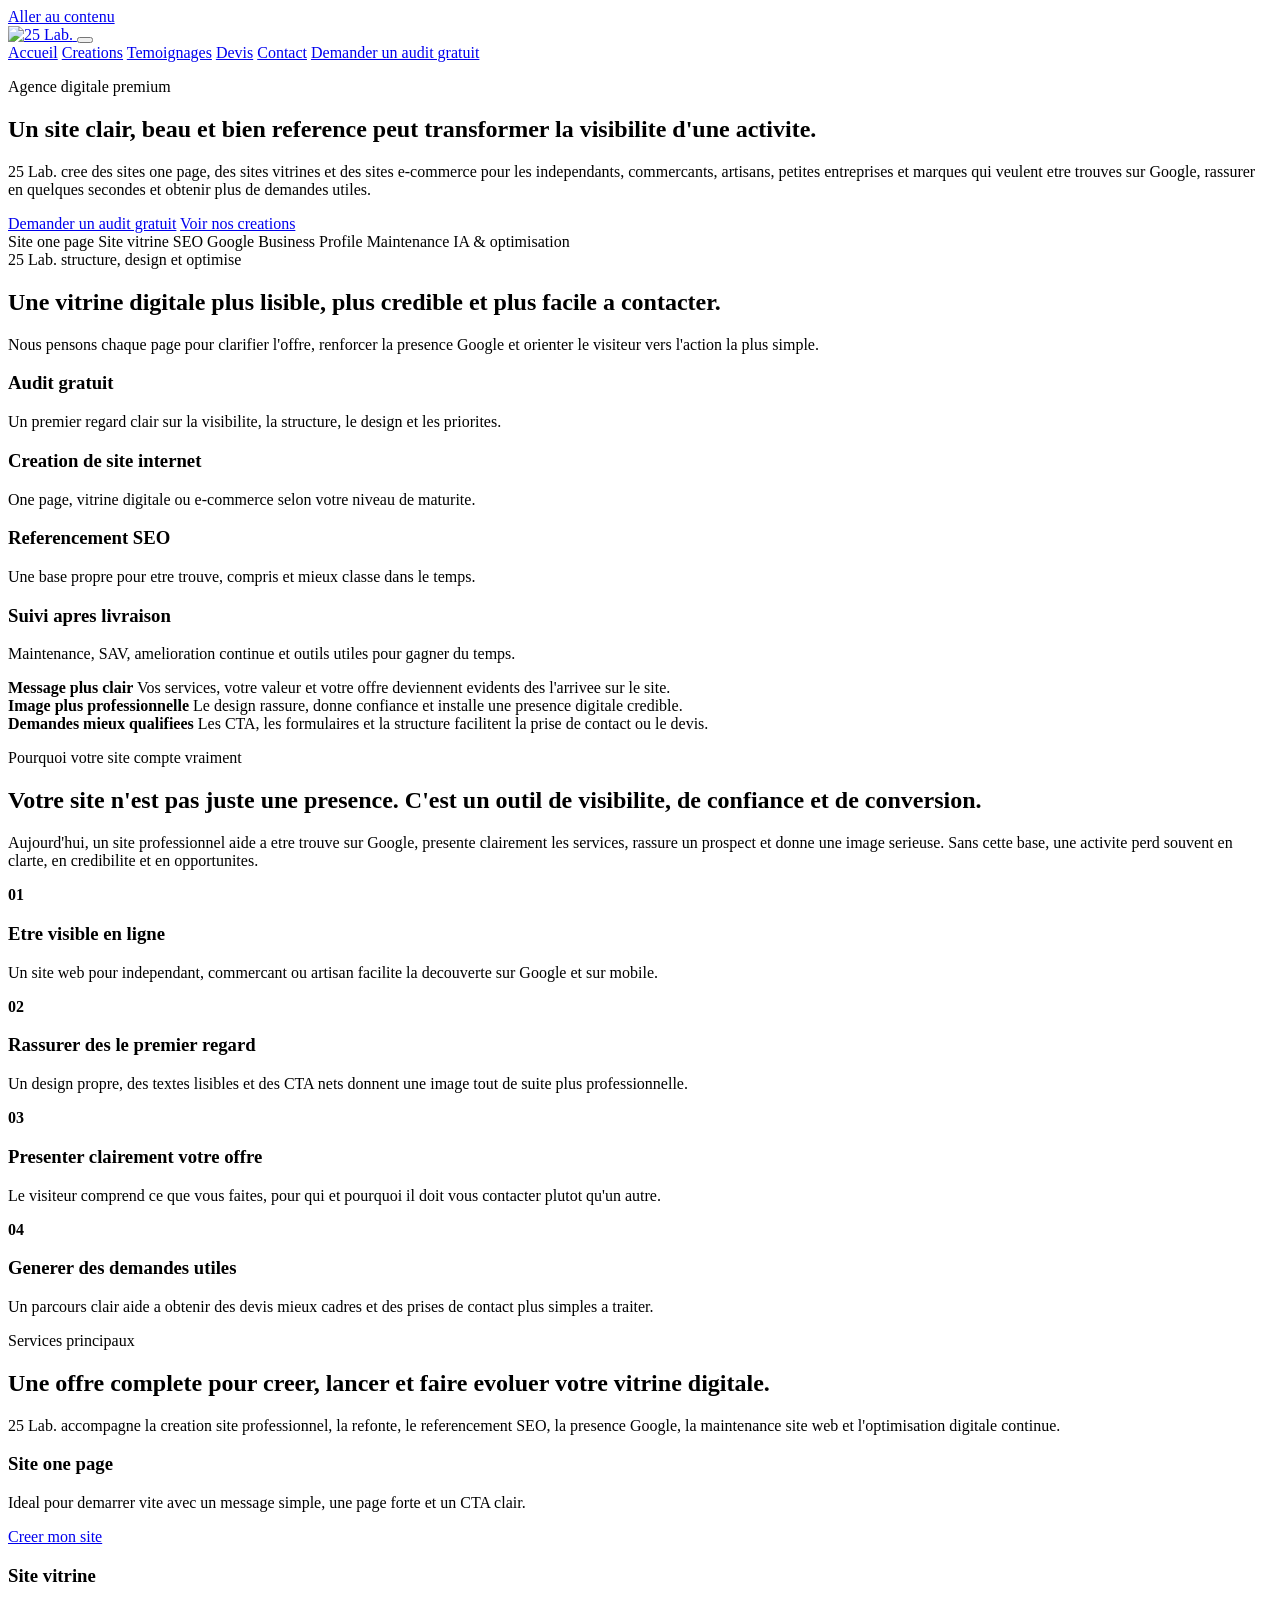
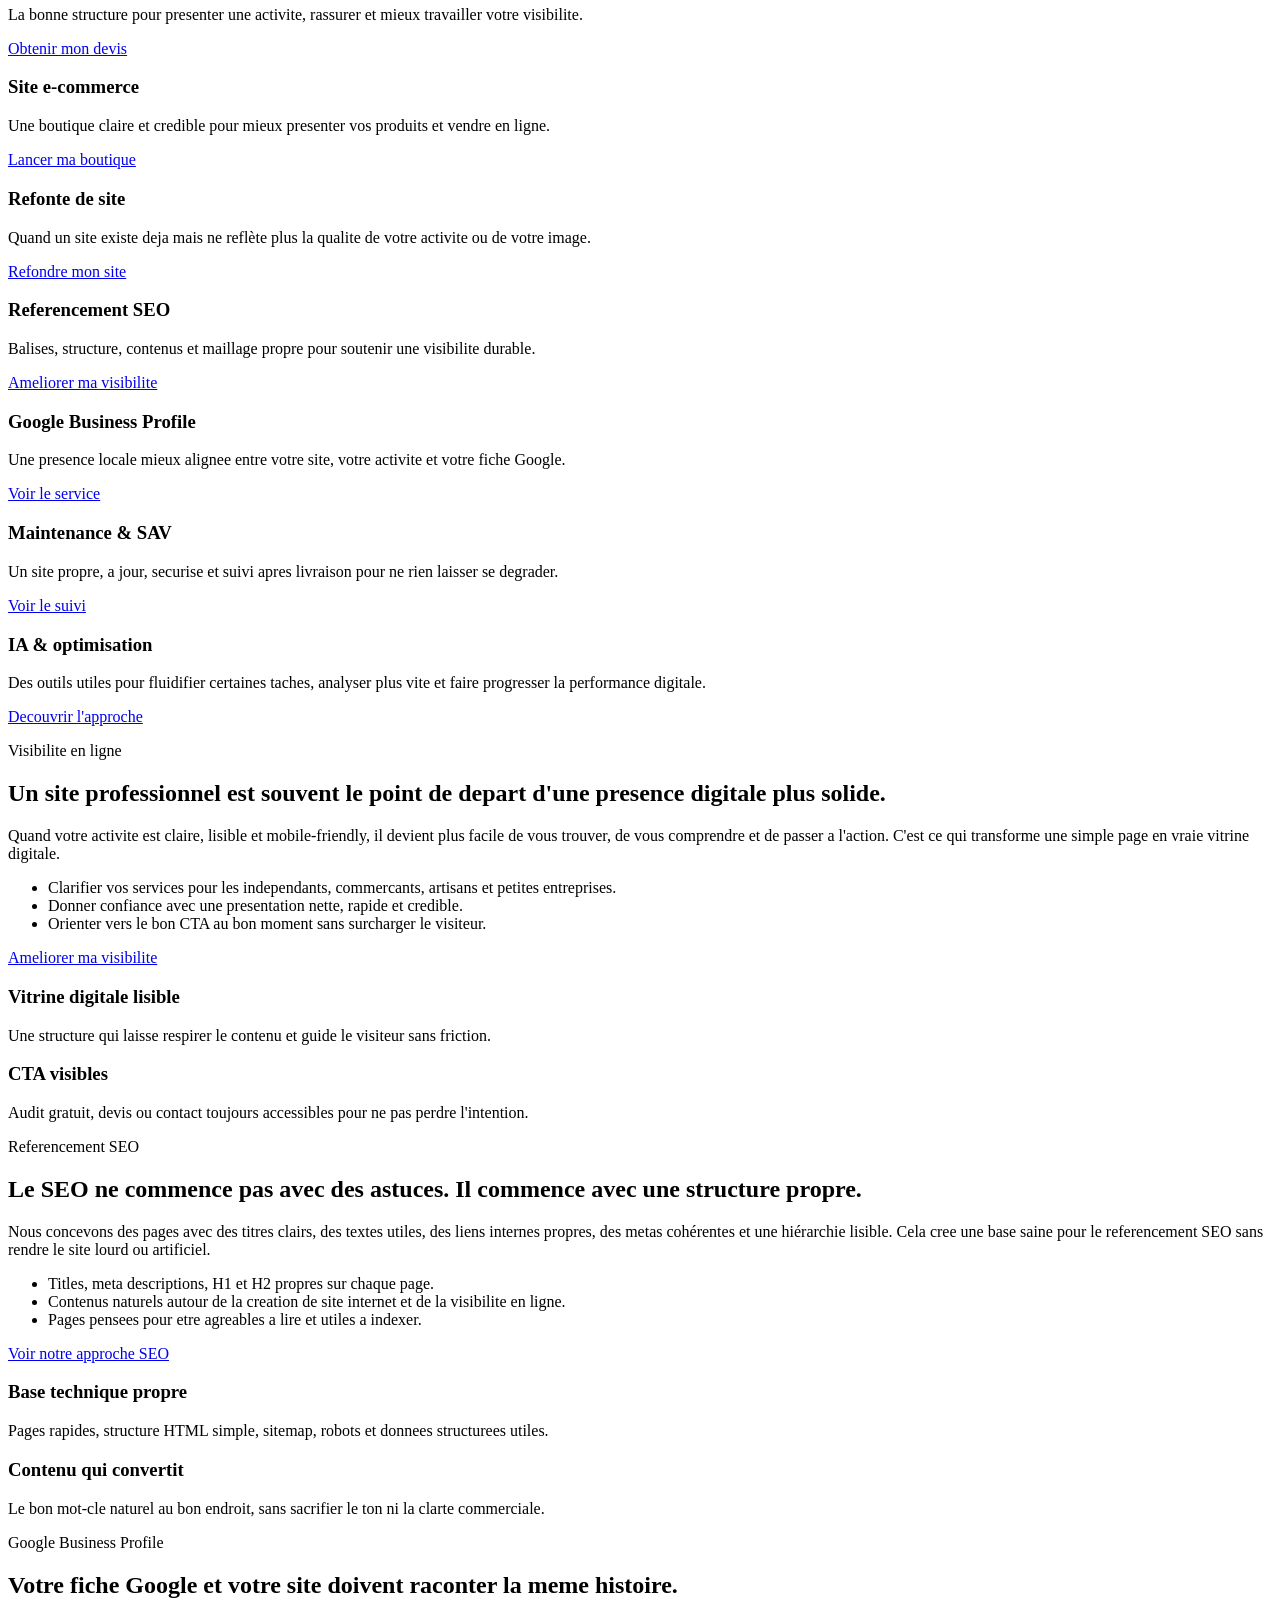
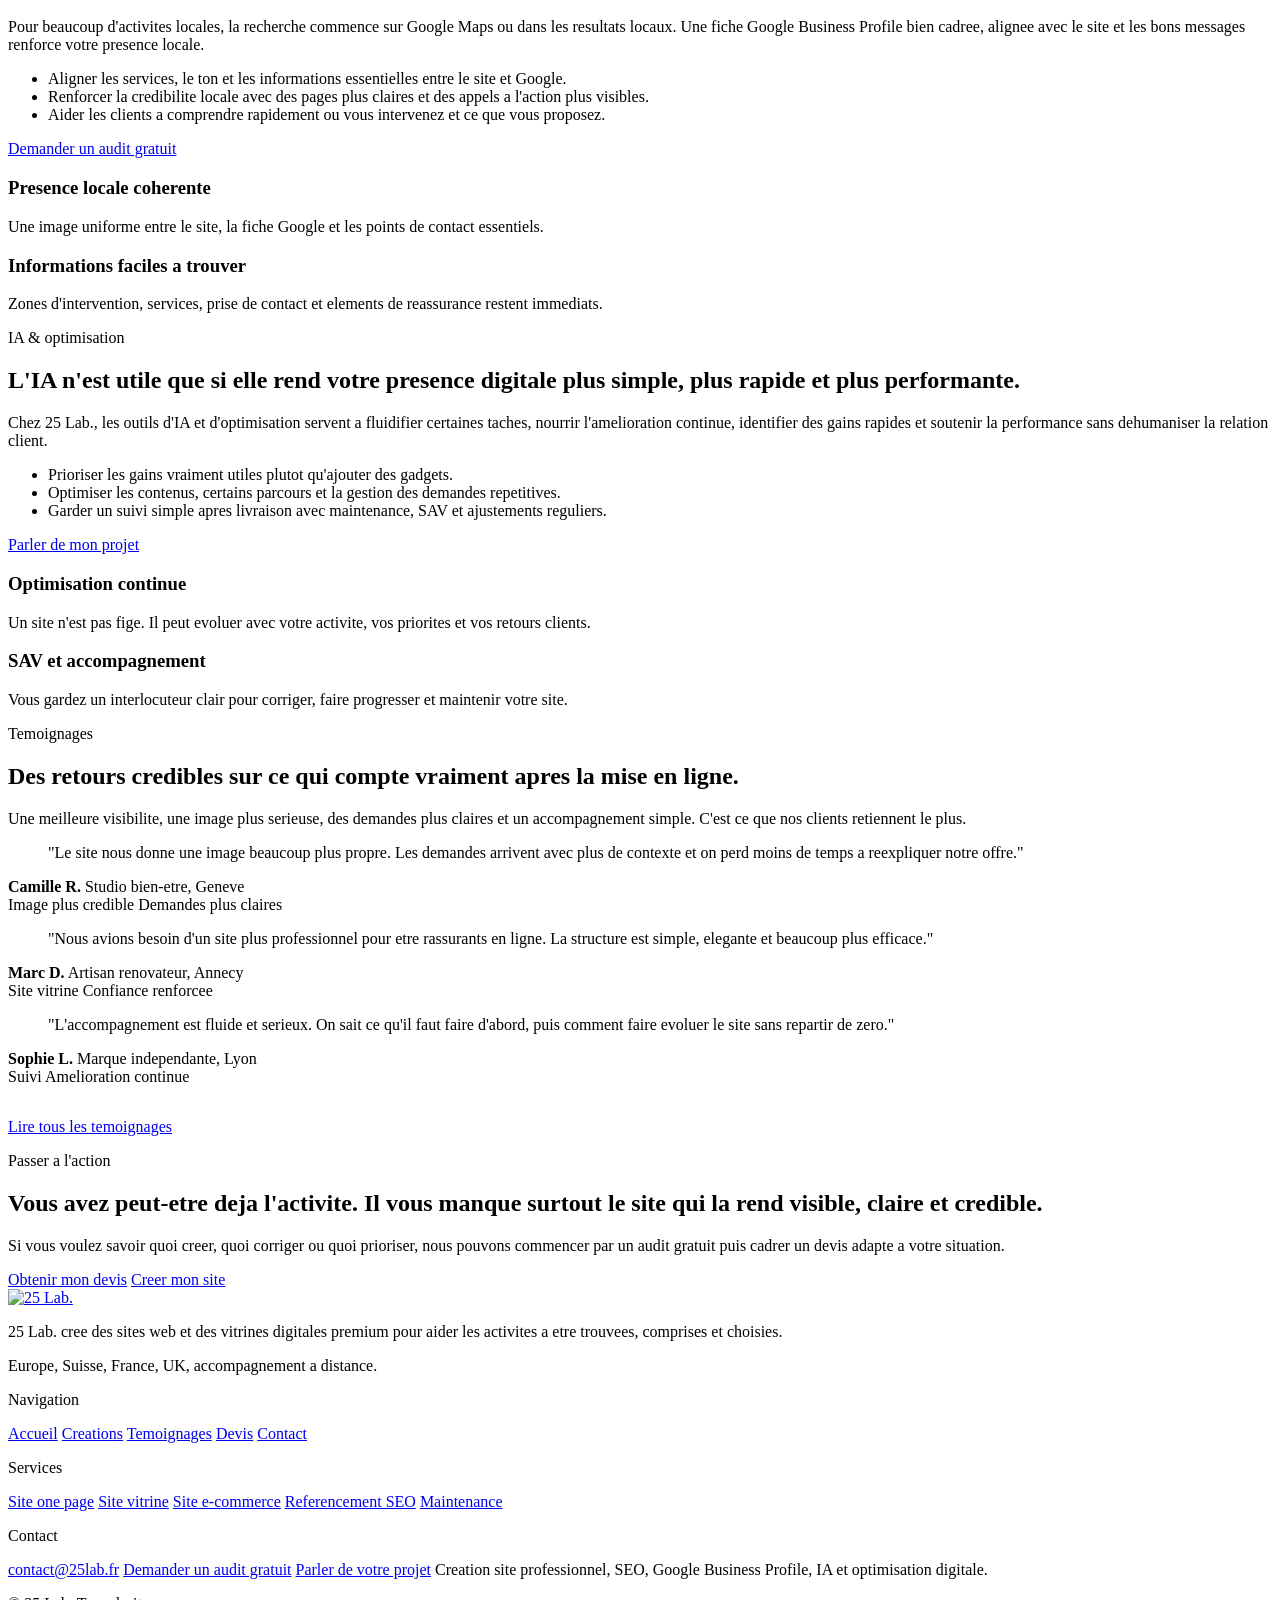
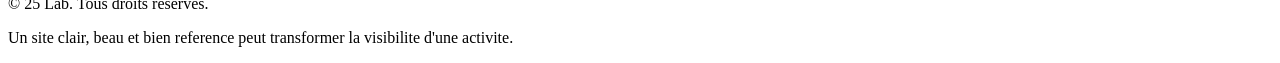
==== index.html @ 4bf94adb "Create index.html" ====
<!doctype html>
<html lang="fr">
  <head>
    <meta charset="UTF-8" />
    <meta name="viewport" content="width=device-width, initial-scale=1" />
    <title>25 Lab. | Agence digitale, création de site internet et visibilité en ligne</title>
    <meta
      name="description"
      content="25 Lab. est une agence digitale qui crée des sites one page, sites vitrines et sites e-commerce clairs, beaux et bien référencés pour gagner en visibilité en ligne."
    />
    <link rel="canonical" href="https://25lab.fr/" />
    <meta name="theme-color" content="#17181d" />
    <meta property="og:locale" content="fr_FR" />
    <meta property="og:type" content="website" />
    <meta property="og:site_name" content="25 Lab." />
    <meta property="og:title" content="25 Lab. | Agence digitale, création de site internet et visibilité en ligne" />
    <meta
      property="og:description"
      content="Un site clair, beau et bien référencé peut transformer la visibilité d'une activité. 25 Lab. conçoit des vitrines digitales premium, lisibles et orientées conversion."
    />
    <meta property="og:url" content="https://25lab.fr/" />
    <meta property="og:image" content="https://25lab.fr/og-image.svg" />
    <meta property="og:image:alt" content="25 Lab. - agence digitale premium" />
    <meta name="twitter:card" content="summary_large_image" />
    <meta name="twitter:title" content="25 Lab. | Agence digitale, création de site internet et visibilité en ligne" />
    <meta
      name="twitter:description"
      content="25 Lab. crée des sites web professionnels et lisibles pour les indépendants, commerçants, artisans, petites entreprises et marques."
    />
    <meta name="twitter:image" content="https://25lab.fr/og-image.svg" />
    <link rel="icon" href="favicon.svg" type="image/svg+xml" />
    <link rel="manifest" href="manifest.json" />
    <link rel="preconnect" href="https://fonts.googleapis.com" />
    <link rel="preconnect" href="https://fonts.gstatic.com" crossorigin="anonymous" />
    <link
      href="https://fonts.googleapis.com/css2?family=Manrope:wght@400;500;600;700;800&family=Sora:wght@500;600;700;800&display=swap"
      rel="stylesheet"
    />
    <link rel="stylesheet" href="style.css" />
    <script type="application/ld+json">
      {
        "@context": "https://schema.org",
        "@type": "ProfessionalService",
        "name": "25 Lab.",
        "url": "https://25lab.fr/",
        "logo": "https://25lab.fr/logo.svg",
        "image": "https://25lab.fr/og-image.svg",
        "description": "Agence digitale specialisee dans la creation de site internet, la vitrine digitale, le referencement SEO, Google Business Profile, la maintenance et l'optimisation digitale.",
        "email": "contact@25lab.fr",
        "areaServed": ["Europe", "France", "Switzerland", "United Kingdom"],
        "serviceType": [
          "Creation de site internet",
          "Site vitrine",
          "Site one page",
          "Site e-commerce",
          "Audit gratuit",
          "Referencement SEO",
          "Google Business Profile",
          "Maintenance site web",
          "Optimisation digitale",
          "IA"
        ]
      }
    </script>
  </head>
  <body>
    <a class="skip-link" href="#main-content">Aller au contenu</a>

    <header class="site-header">
      <div class="container nav-bar">
        <a class="brand" href="index.html" aria-label="25 Lab. - Retour a l'accueil">
          <img src="logo.svg" alt="25 Lab." width="360" height="96" />
        </a>
        <button class="nav-toggle" type="button" aria-expanded="false" aria-controls="site-nav" aria-label="Ouvrir le menu">
          <span></span>
          <span></span>
          <span></span>
        </button>
        <nav class="site-nav" id="site-nav" aria-label="Navigation principale">
          <a class="is-active" aria-current="page" href="index.html">Accueil</a>
          <a href="creations.html">Creations</a>
          <a href="temoignages.html">Temoignages</a>
          <a href="devis.html">Devis</a>
          <a href="contact.html">Contact</a>
          <a class="btn btn-primary nav-button" href="devis.html">Demander un audit gratuit</a>
        </nav>
      </div>
    </header>

    <main id="main-content">
      <section class="section hero">
        <div class="container hero-grid">
          <div class="hero-copy reveal">
            <p class="eyebrow">Agence digitale premium</p>
            <h1>Un site clair, beau et bien reference peut transformer la visibilite d'une activite.</h1>
            <p class="lede">
              25 Lab. cree des sites one page, des sites vitrines et des sites e-commerce pour les
              independants, commercants, artisans, petites entreprises et marques qui veulent etre
              trouves sur Google, rassurer en quelques secondes et obtenir plus de demandes utiles.
            </p>
            <div class="button-row">
              <a class="btn btn-primary" href="devis.html">Demander un audit gratuit</a>
              <a class="btn btn-secondary" href="creations.html">Voir nos creations</a>
            </div>
            <div class="pill-row" aria-label="Expertises 25 Lab.">
              <span class="pill pill-pink">Site one page</span>
              <span class="pill pill-blue">Site vitrine</span>
              <span class="pill pill-green">SEO</span>
              <span class="pill pill-orange">Google Business Profile</span>
              <span class="pill pill-yellow">Maintenance</span>
              <span class="pill pill-lilac">IA &amp; optimisation</span>
            </div>
          </div>

          <aside class="hero-visual reveal delay-1">
            <div class="hero-panel">
              <span class="hero-note">25 Lab. structure, design et optimise</span>
              <div class="hero-headline">
                <h2>Une vitrine digitale plus lisible, plus credible et plus facile a contacter.</h2>
                <p>
                  Nous pensons chaque page pour clarifier l'offre, renforcer la presence Google et
                  orienter le visiteur vers l'action la plus simple.
                </p>
              </div>
              <div class="hero-card-grid">
                <article class="card tone-pink">
                  <h3>Audit gratuit</h3>
                  <p>Un premier regard clair sur la visibilite, la structure, le design et les priorites.</p>
                </article>
                <article class="card tone-blue">
                  <h3>Creation de site internet</h3>
                  <p>One page, vitrine digitale ou e-commerce selon votre niveau de maturite.</p>
                </article>
                <article class="card tone-green">
                  <h3>Referencement SEO</h3>
                  <p>Une base propre pour etre trouve, compris et mieux classe dans le temps.</p>
                </article>
                <article class="card tone-lilac">
                  <h3>Suivi apres livraison</h3>
                  <p>Maintenance, SAV, amelioration continue et outils utiles pour gagner du temps.</p>
                </article>
              </div>
            </div>
          </aside>
        </div>

        <div class="container overview-strip reveal delay-2">
          <div>
            <strong>Message plus clair</strong>
            <span>Vos services, votre valeur et votre offre deviennent evidents des l'arrivee sur le site.</span>
          </div>
          <div>
            <strong>Image plus professionnelle</strong>
            <span>Le design rassure, donne confiance et installe une presence digitale credible.</span>
          </div>
          <div>
            <strong>Demandes mieux qualifiees</strong>
            <span>Les CTA, les formulaires et la structure facilitent la prise de contact ou le devis.</span>
          </div>
        </div>
      </section>

      <section class="section">
        <div class="container">
          <div class="section-head reveal">
            <p class="eyebrow">Pourquoi votre site compte vraiment</p>
            <h2>Votre site n'est pas juste une presence. C'est un outil de visibilite, de confiance et de conversion.</h2>
            <p>
              Aujourd'hui, un site professionnel aide a etre trouve sur Google, presente clairement
              les services, rassure un prospect et donne une image serieuse. Sans cette base, une
              activite perd souvent en clarte, en credibilite et en opportunites.
            </p>
          </div>
          <div class="grid grid-4 proof-grid">
            <article class="card tone-pink reveal">
              <strong>01</strong>
              <h3>Etre visible en ligne</h3>
              <p>Un site web pour independant, commercant ou artisan facilite la decouverte sur Google et sur mobile.</p>
            </article>
            <article class="card tone-blue reveal delay-1">
              <strong>02</strong>
              <h3>Rassurer des le premier regard</h3>
              <p>Un design propre, des textes lisibles et des CTA nets donnent une image tout de suite plus professionnelle.</p>
            </article>
            <article class="card tone-green reveal">
              <strong>03</strong>
              <h3>Presenter clairement votre offre</h3>
              <p>Le visiteur comprend ce que vous faites, pour qui et pourquoi il doit vous contacter plutot qu'un autre.</p>
            </article>
            <article class="card tone-orange reveal delay-1">
              <strong>04</strong>
              <h3>Generer des demandes utiles</h3>
              <p>Un parcours clair aide a obtenir des devis mieux cadres et des prises de contact plus simples a traiter.</p>
            </article>
          </div>
        </div>
      </section>

      <section class="section section-soft">
        <div class="container">
          <div class="section-head reveal">
            <p class="eyebrow">Services principaux</p>
            <h2>Une offre complete pour creer, lancer et faire evoluer votre vitrine digitale.</h2>
            <p>
              25 Lab. accompagne la creation site professionnel, la refonte, le referencement SEO,
              la presence Google, la maintenance site web et l'optimisation digitale continue.
            </p>
          </div>
          <div class="grid grid-4 service-grid">
            <article class="card tone-lilac reveal">
              <h3>Site one page</h3>
              <p>Ideal pour demarrer vite avec un message simple, une page forte et un CTA clair.</p>
              <a class="btn-text" href="devis.html">Creer mon site</a>
            </article>
            <article class="card tone-blue reveal delay-1">
              <h3>Site vitrine</h3>
              <p>La bonne structure pour presenter une activite, rassurer et mieux travailler votre visibilite.</p>
              <a class="btn-text" href="devis.html">Obtenir mon devis</a>
            </article>
            <article class="card tone-green reveal">
              <h3>Site e-commerce</h3>
              <p>Une boutique claire et credible pour mieux presenter vos produits et vendre en ligne.</p>
              <a class="btn-text" href="devis.html">Lancer ma boutique</a>
            </article>
            <article class="card tone-orange reveal delay-1">
              <h3>Refonte de site</h3>
              <p>Quand un site existe deja mais ne reflète plus la qualite de votre activite ou de votre image.</p>
              <a class="btn-text" href="devis.html">Refondre mon site</a>
            </article>
            <article class="card tone-yellow reveal">
              <h3>Referencement SEO</h3>
              <p>Balises, structure, contenus et maillage propre pour soutenir une visibilite durable.</p>
              <a class="btn-text" href="creations.html#seo">Ameliorer ma visibilite</a>
            </article>
            <article class="card tone-pink reveal delay-1">
              <h3>Google Business Profile</h3>
              <p>Une presence locale mieux alignee entre votre site, votre activite et votre fiche Google.</p>
              <a class="btn-text" href="creations.html#google-business-profile">Voir le service</a>
            </article>
            <article class="card tone-blue reveal">
              <h3>Maintenance &amp; SAV</h3>
              <p>Un site propre, a jour, securise et suivi apres livraison pour ne rien laisser se degrader.</p>
              <a class="btn-text" href="creations.html#maintenance">Voir le suivi</a>
            </article>
            <article class="card tone-green reveal delay-1">
              <h3>IA &amp; optimisation</h3>
              <p>Des outils utiles pour fluidifier certaines taches, analyser plus vite et faire progresser la performance digitale.</p>
              <a class="btn-text" href="creations.html#ia-optimisation">Decouvrir l'approche</a>
            </article>
          </div>
        </div>
      </section>

      <section class="section">
        <div class="container feature-slab">
          <div class="feature-slab__content reveal">
            <p class="eyebrow">Visibilite en ligne</p>
            <h2>Un site professionnel est souvent le point de depart d'une presence digitale plus solide.</h2>
            <p class="lede">
              Quand votre activite est claire, lisible et mobile-friendly, il devient plus facile de
              vous trouver, de vous comprendre et de passer a l'action. C'est ce qui transforme une
              simple page en vraie vitrine digitale.
            </p>
            <ul class="check-list">
              <li>Clarifier vos services pour les independants, commercants, artisans et petites entreprises.</li>
              <li>Donner confiance avec une presentation nette, rapide et credible.</li>
              <li>Orienter vers le bon CTA au bon moment sans surcharger le visiteur.</li>
            </ul>
            <div class="button-row">
              <a class="btn btn-primary" href="devis.html">Ameliorer ma visibilite</a>
            </div>
          </div>
          <div class="feature-slab__panel reveal delay-1">
            <div class="feature-grid">
              <article class="card tone-pink">
                <h3>Vitrine digitale lisible</h3>
                <p>Une structure qui laisse respirer le contenu et guide le visiteur sans friction.</p>
              </article>
              <article class="card tone-blue">
                <h3>CTA visibles</h3>
                <p>Audit gratuit, devis ou contact toujours accessibles pour ne pas perdre l'intention.</p>
              </article>
            </div>
          </div>
        </div>
      </section>

      <section class="section section-alt">
        <div class="container feature-slab reverse">
          <div class="feature-slab__content reveal">
            <p class="eyebrow">Referencement SEO</p>
            <h2>Le SEO ne commence pas avec des astuces. Il commence avec une structure propre.</h2>
            <p class="lede">
              Nous concevons des pages avec des titres clairs, des textes utiles, des liens internes
              propres, des metas cohérentes et une hiérarchie lisible. Cela cree une base saine pour
              le referencement SEO sans rendre le site lourd ou artificiel.
            </p>
            <ul class="check-list">
              <li>Titles, meta descriptions, H1 et H2 propres sur chaque page.</li>
              <li>Contenus naturels autour de la creation de site internet et de la visibilite en ligne.</li>
              <li>Pages pensees pour etre agreables a lire et utiles a indexer.</li>
            </ul>
            <div class="button-row">
              <a class="btn btn-secondary" href="creations.html#seo">Voir notre approche SEO</a>
            </div>
          </div>
          <div class="feature-slab__panel reveal delay-1">
            <div class="feature-grid">
              <article class="card tone-green">
                <h3>Base technique propre</h3>
                <p>Pages rapides, structure HTML simple, sitemap, robots et donnees structurees utiles.</p>
              </article>
              <article class="card tone-yellow">
                <h3>Contenu qui convertit</h3>
                <p>Le bon mot-cle naturel au bon endroit, sans sacrifier le ton ni la clarte commerciale.</p>
              </article>
            </div>
          </div>
        </div>
      </section>

      <section class="section">
        <div class="container feature-slab">
          <div class="feature-slab__content reveal">
            <p class="eyebrow">Google Business Profile</p>
            <h2>Votre fiche Google et votre site doivent raconter la meme histoire.</h2>
            <p class="lede">
              Pour beaucoup d'activites locales, la recherche commence sur Google Maps ou dans les
              resultats locaux. Une fiche Google Business Profile bien cadree, alignee avec le site
              et les bons messages renforce votre presence locale.
            </p>
            <ul class="check-list">
              <li>Aligner les services, le ton et les informations essentielles entre le site et Google.</li>
              <li>Renforcer la credibilite locale avec des pages plus claires et des appels a l'action plus visibles.</li>
              <li>Aider les clients a comprendre rapidement ou vous intervenez et ce que vous proposez.</li>
            </ul>
            <div class="button-row">
              <a class="btn btn-primary" href="devis.html">Demander un audit gratuit</a>
            </div>
          </div>
          <div class="feature-slab__panel reveal delay-1">
            <div class="feature-grid">
              <article class="card tone-orange">
                <h3>Presence locale coherente</h3>
                <p>Une image uniforme entre le site, la fiche Google et les points de contact essentiels.</p>
              </article>
              <article class="card tone-lilac">
                <h3>Informations faciles a trouver</h3>
                <p>Zones d'intervention, services, prise de contact et elements de reassurance restent immediats.</p>
              </article>
            </div>
          </div>
        </div>
      </section>

      <section class="section section-soft">
        <div class="container feature-slab reverse">
          <div class="feature-slab__content reveal">
            <p class="eyebrow">IA &amp; optimisation</p>
            <h2>L'IA n'est utile que si elle rend votre presence digitale plus simple, plus rapide et plus performante.</h2>
            <p class="lede">
              Chez 25 Lab., les outils d'IA et d'optimisation servent a fluidifier certaines taches,
              nourrir l'amelioration continue, identifier des gains rapides et soutenir la performance
              sans dehumaniser la relation client.
            </p>
            <ul class="check-list">
              <li>Prioriser les gains vraiment utiles plutot qu'ajouter des gadgets.</li>
              <li>Optimiser les contenus, certains parcours et la gestion des demandes repetitives.</li>
              <li>Garder un suivi simple apres livraison avec maintenance, SAV et ajustements reguliers.</li>
            </ul>
            <div class="button-row">
              <a class="btn btn-secondary" href="contact.html">Parler de mon projet</a>
            </div>
          </div>
          <div class="feature-slab__panel reveal delay-1">
            <div class="feature-grid">
              <article class="card tone-blue">
                <h3>Optimisation continue</h3>
                <p>Un site n'est pas fige. Il peut evoluer avec votre activite, vos priorites et vos retours clients.</p>
              </article>
              <article class="card tone-pink">
                <h3>SAV et accompagnement</h3>
                <p>Vous gardez un interlocuteur clair pour corriger, faire progresser et maintenir votre site.</p>
              </article>
            </div>
          </div>
        </div>
      </section>

      <section class="section">
        <div class="container">
          <div class="section-head center reveal">
            <p class="eyebrow">Temoignages</p>
            <h2>Des retours credibles sur ce qui compte vraiment apres la mise en ligne.</h2>
            <p>
              Une meilleure visibilite, une image plus serieuse, des demandes plus claires et un
              accompagnement simple. C'est ce que nos clients retiennent le plus.
            </p>
          </div>
          <div class="testimonial-grid">
            <article class="testimonial-card tone-pink reveal">
              <blockquote>
                "Le site nous donne une image beaucoup plus propre. Les demandes arrivent avec plus
                de contexte et on perd moins de temps a reexpliquer notre offre."
              </blockquote>
              <div class="testimonial-meta">
                <strong>Camille R.</strong>
                <span>Studio bien-etre, Geneve</span>
              </div>
              <div class="pill-row">
                <span class="pill pill-pink">Image plus credible</span>
                <span class="pill pill-blue">Demandes plus claires</span>
              </div>
            </article>
            <article class="testimonial-card tone-blue reveal delay-1">
              <blockquote>
                "Nous avions besoin d'un site plus professionnel pour etre rassurants en ligne. La
                structure est simple, elegante et beaucoup plus efficace."
              </blockquote>
              <div class="testimonial-meta">
                <strong>Marc D.</strong>
                <span>Artisan renovateur, Annecy</span>
              </div>
              <div class="pill-row">
                <span class="pill pill-green">Site vitrine</span>
                <span class="pill pill-yellow">Confiance renforcee</span>
              </div>
            </article>
            <article class="testimonial-card tone-green reveal">
              <blockquote>
                "L'accompagnement est fluide et serieux. On sait ce qu'il faut faire d'abord, puis
                comment faire evoluer le site sans repartir de zero."
              </blockquote>
              <div class="testimonial-meta">
                <strong>Sophie L.</strong>
                <span>Marque independante, Lyon</span>
              </div>
              <div class="pill-row">
                <span class="pill pill-lilac">Suivi</span>
                <span class="pill pill-orange">Amelioration continue</span>
              </div>
            </article>
          </div>
          <div class="button-row" style="justify-content:center; margin-top: 2rem;">
            <a class="btn btn-secondary" href="temoignages.html">Lire tous les temoignages</a>
          </div>
        </div>
      </section>

      <section class="section">
        <div class="container cta-banner reveal">
          <p class="eyebrow">Passer a l'action</p>
          <h2>Vous avez peut-etre deja l'activite. Il vous manque surtout le site qui la rend visible, claire et credible.</h2>
          <p>
            Si vous voulez savoir quoi creer, quoi corriger ou quoi prioriser, nous pouvons commencer
            par un audit gratuit puis cadrer un devis adapte a votre situation.
          </p>
          <div class="button-row">
            <a class="btn btn-primary" href="devis.html">Obtenir mon devis</a>
            <a class="btn btn-secondary" href="contact.html">Creer mon site</a>
          </div>
        </div>
      </section>
    </main>

    <footer class="site-footer">
      <div class="container footer-grid">
        <div class="footer-brand">
          <a class="brand" href="index.html" aria-label="25 Lab. - Retour a l'accueil">
            <img src="logo-light.svg" alt="25 Lab." width="360" height="96" />
          </a>
          <p>
            25 Lab. cree des sites web et des vitrines digitales premium pour aider les activites a
            etre trouvees, comprises et choisies.
          </p>
          <p>Europe, Suisse, France, UK, accompagnement a distance.</p>
        </div>
        <div class="footer-column">
          <p class="footer-title">Navigation</p>
          <a href="index.html">Accueil</a>
          <a href="creations.html">Creations</a>
          <a href="temoignages.html">Temoignages</a>
          <a href="devis.html">Devis</a>
          <a href="contact.html">Contact</a>
        </div>
        <div class="footer-column">
          <p class="footer-title">Services</p>
          <a href="creations.html#one-page">Site one page</a>
          <a href="creations.html#site-vitrine">Site vitrine</a>
          <a href="creations.html#e-commerce">Site e-commerce</a>
          <a href="creations.html#seo">Referencement SEO</a>
          <a href="creations.html#maintenance">Maintenance</a>
        </div>
        <div class="footer-column">
          <p class="footer-title">Contact</p>
          <!-- Remplacez cette adresse par votre vraie boite mail avant la mise en ligne. -->
          <a href="mailto:contact@25lab.fr">contact@25lab.fr</a>
          <a href="devis.html">Demander un audit gratuit</a>
          <a href="contact.html">Parler de votre projet</a>
          <span>Creation site professionnel, SEO, Google Business Profile, IA et optimisation digitale.</span>
        </div>
      </div>
      <div class="container footer-bottom">
        <p>&copy; <span data-current-year></span> 25 Lab. Tous droits reserves.</p>
        <p>Un site clair, beau et bien reference peut transformer la visibilite d'une activite.</p>
      </div>
    </footer>

    <script src="script.js" defer></script>
  </body>
</html>
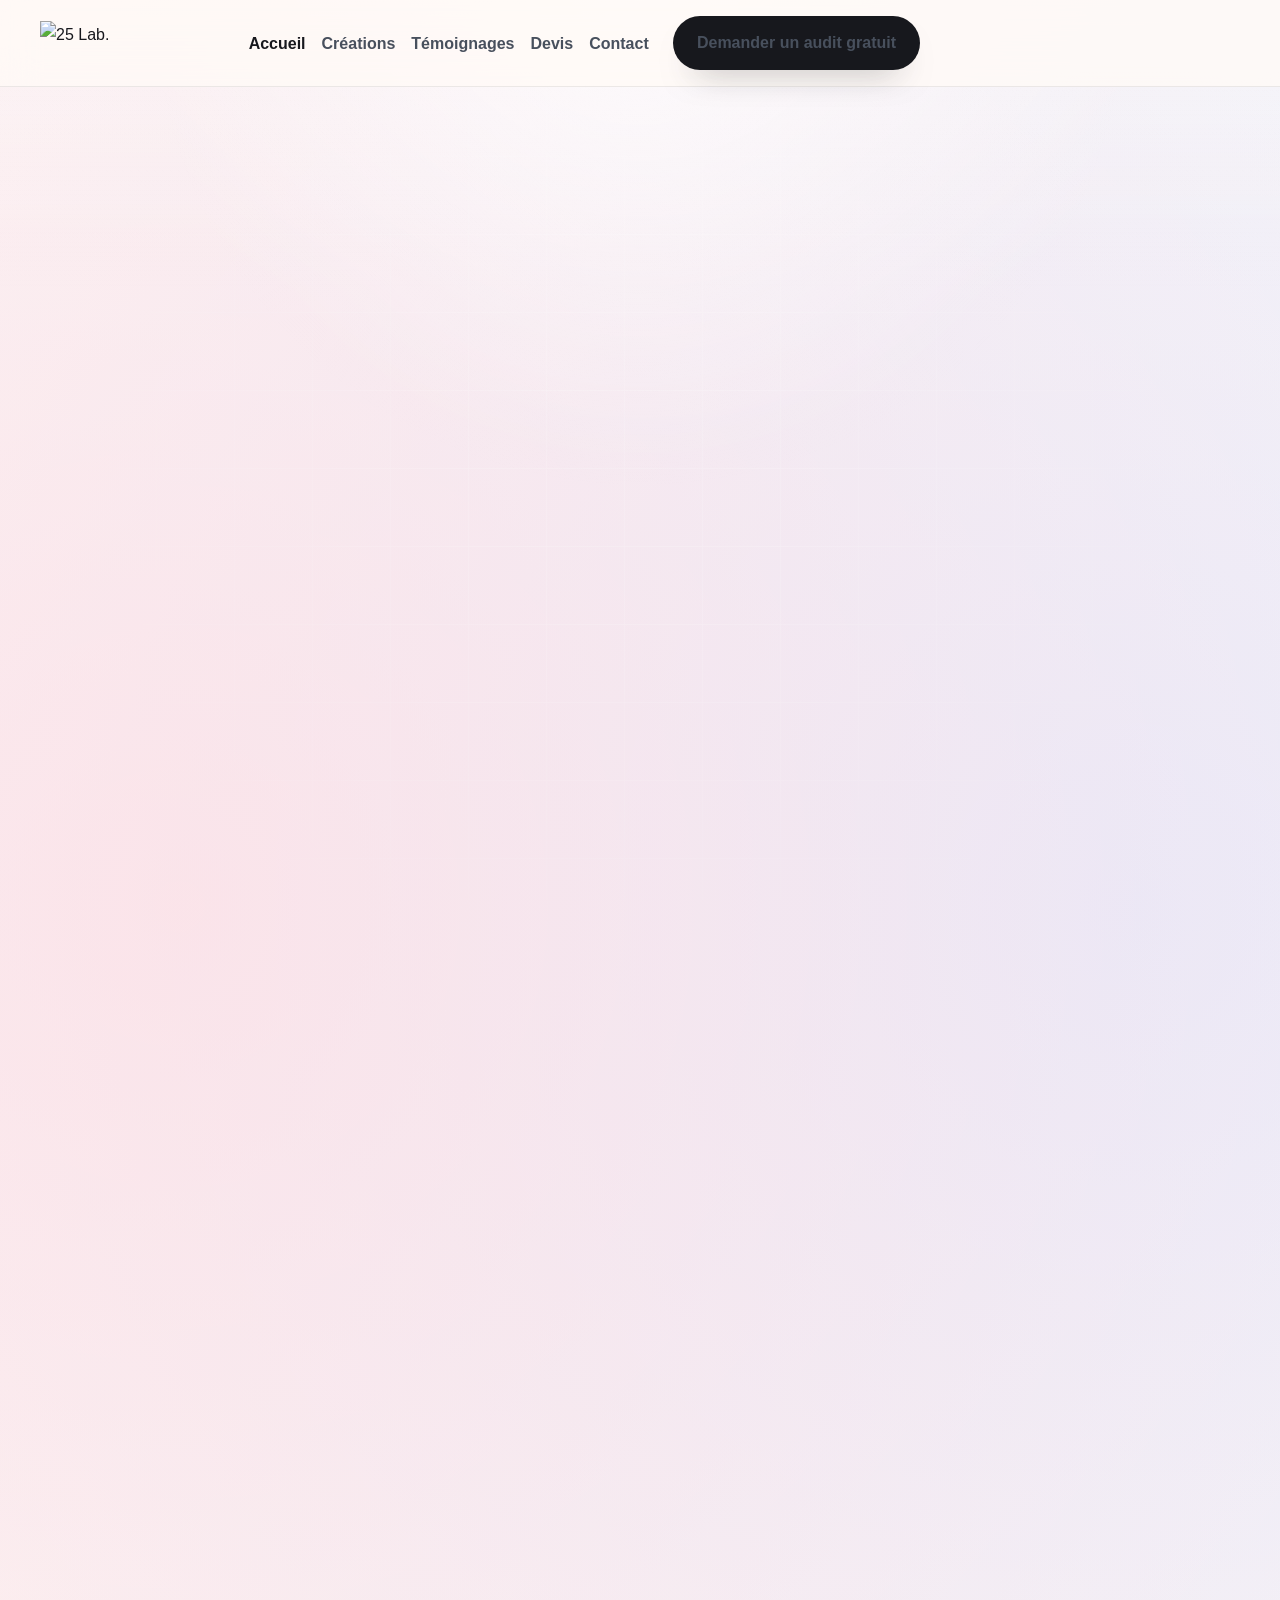
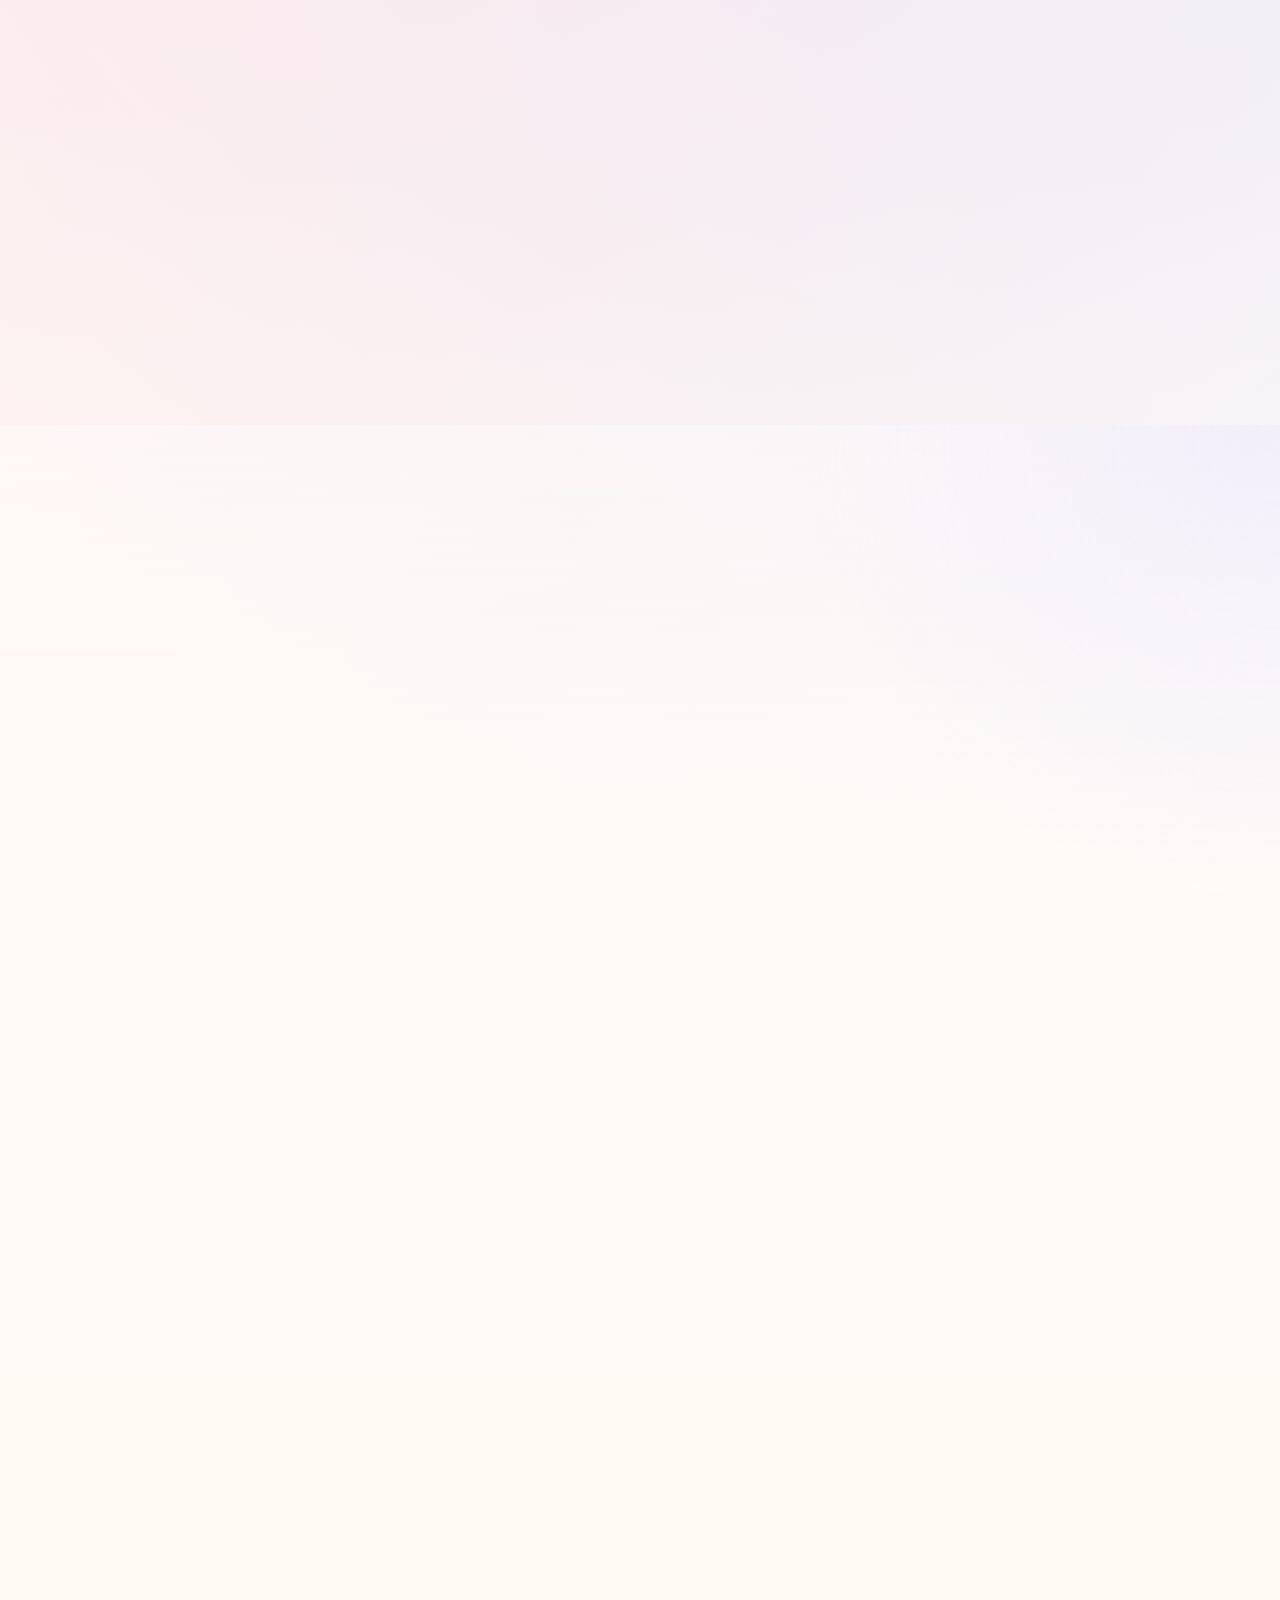
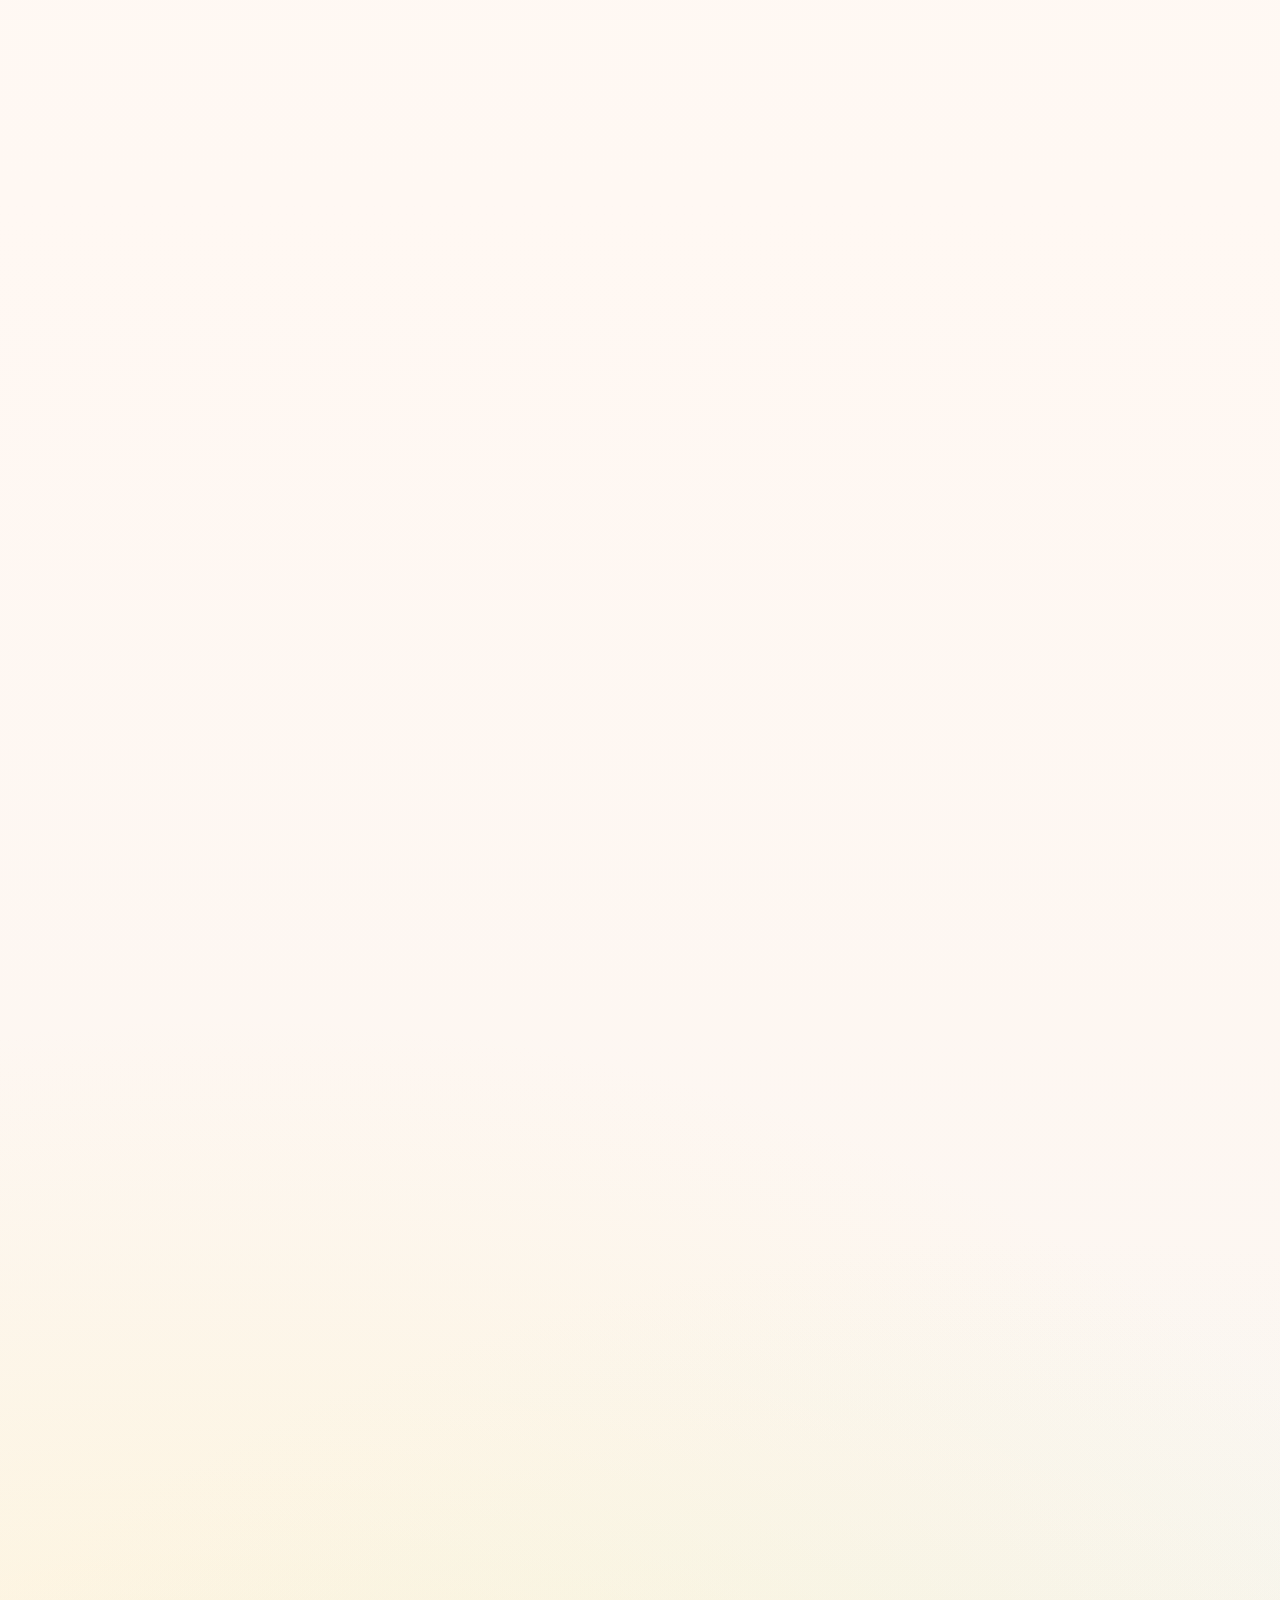
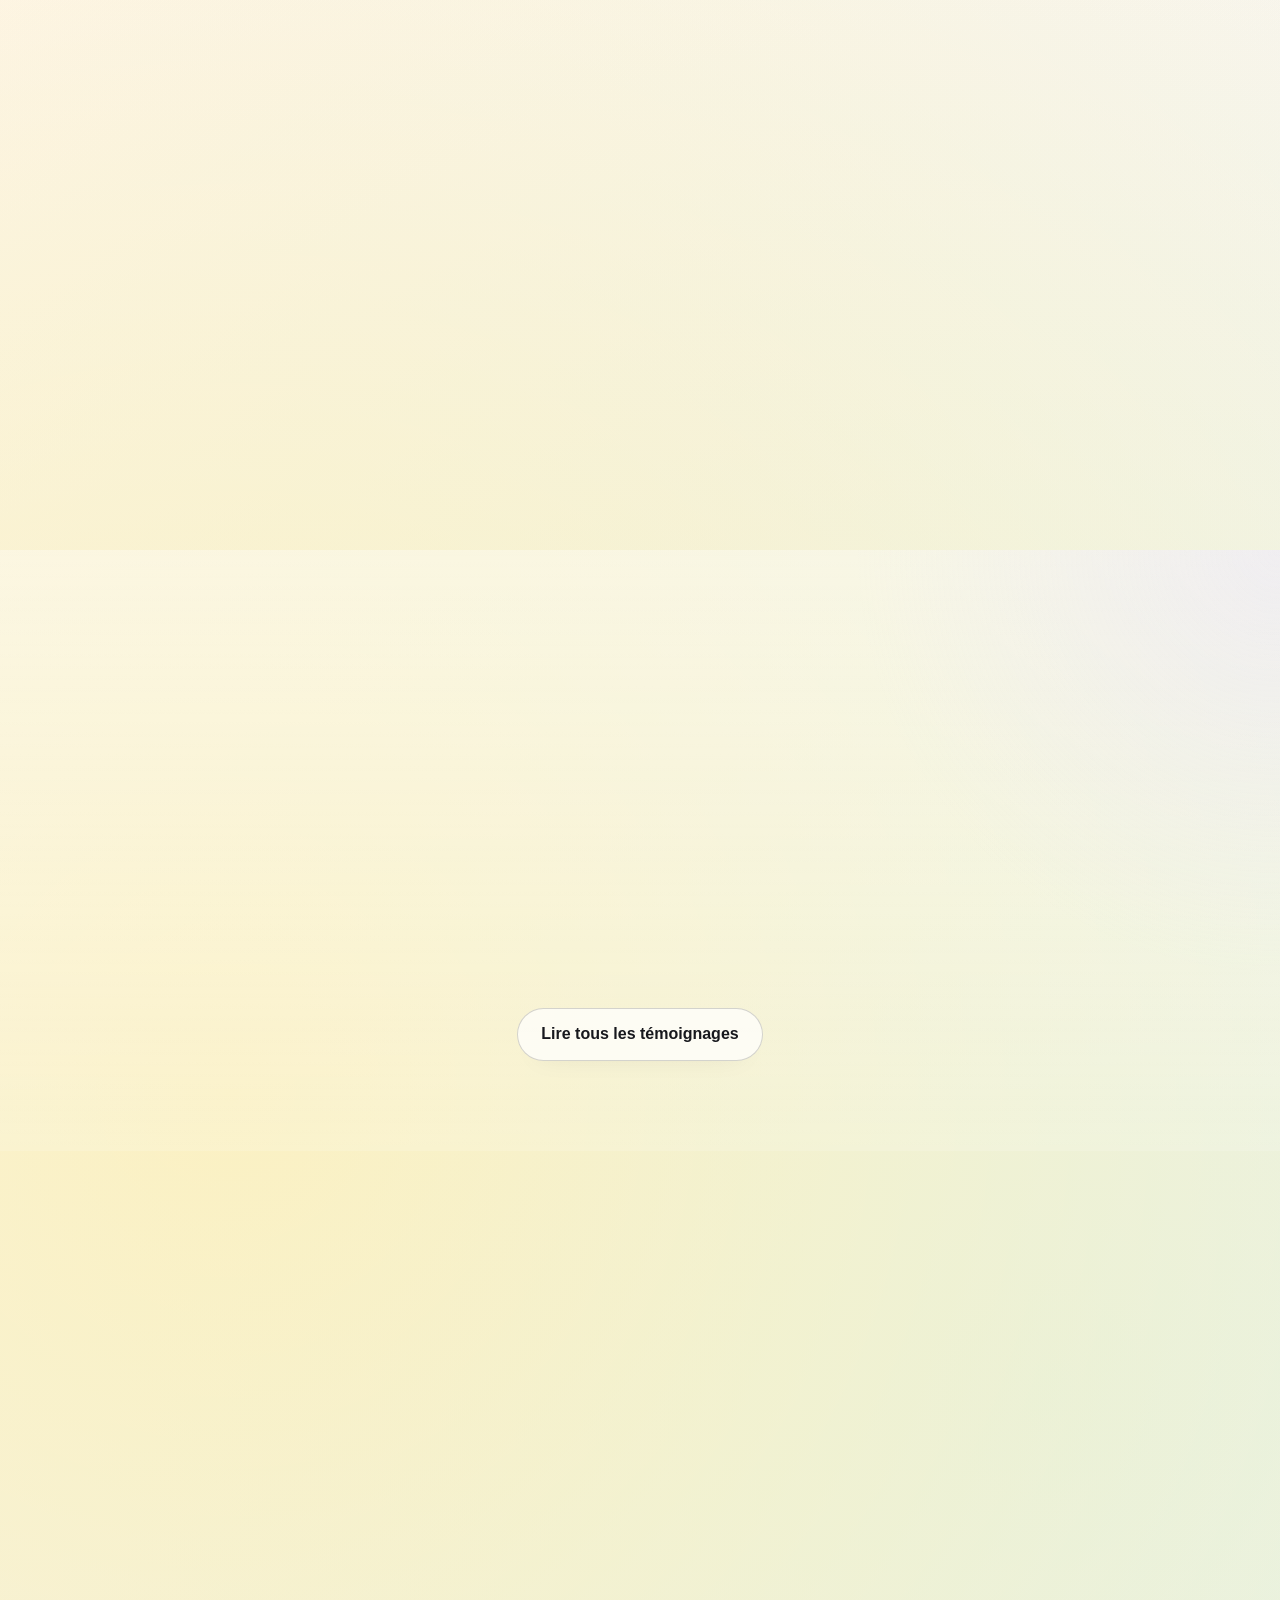
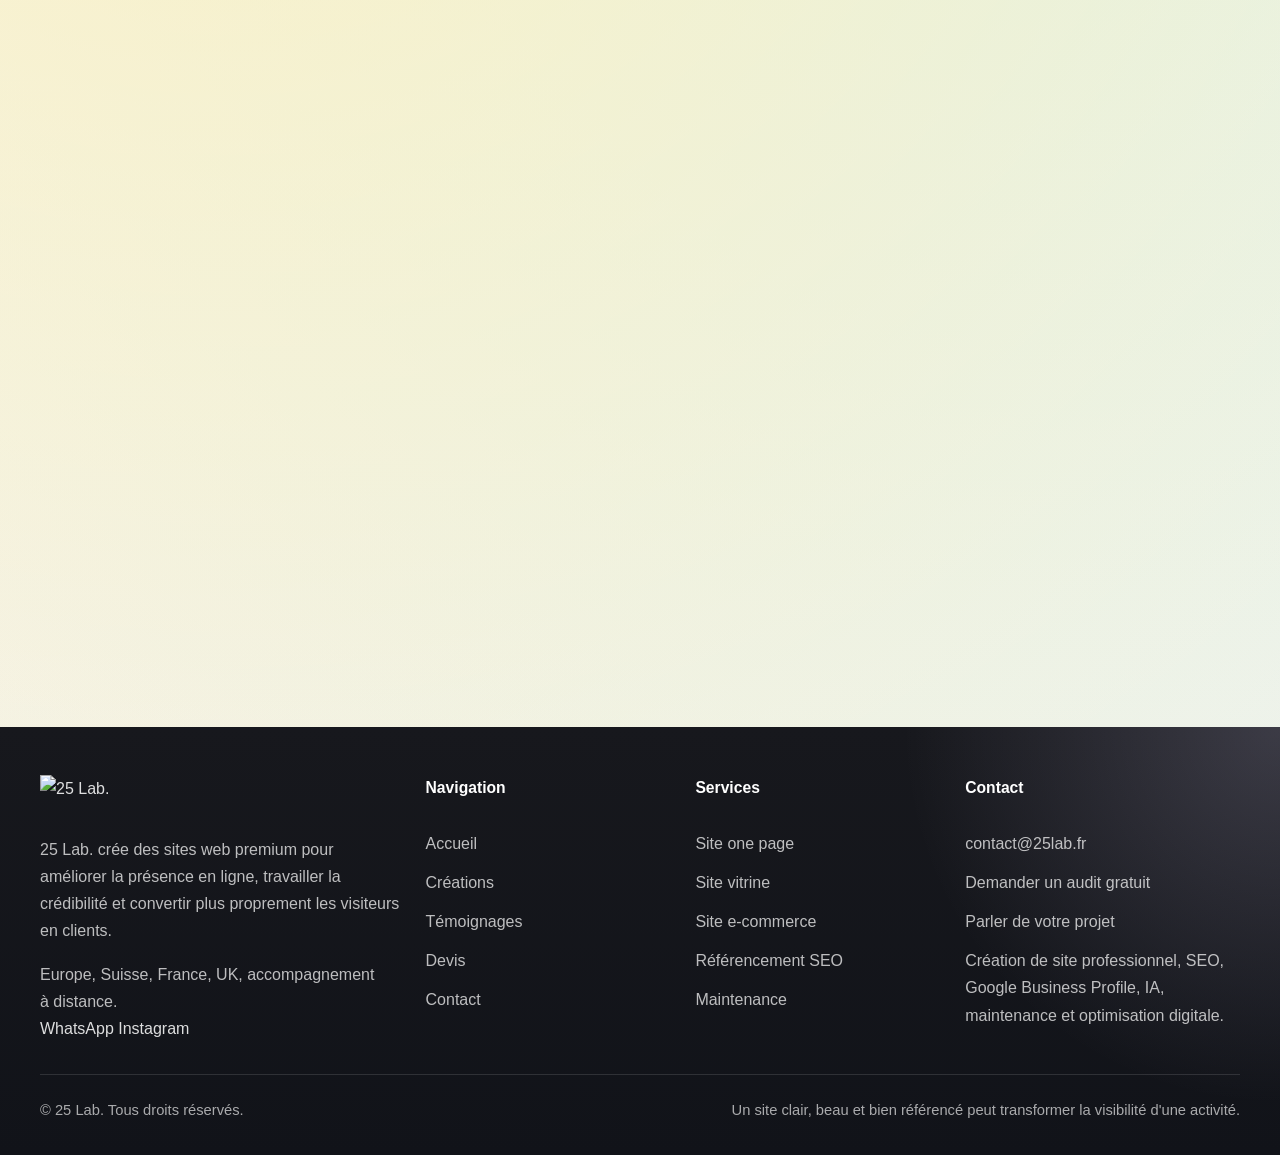
==== commit c8c633c1: "Update index.html" ====
--- a/index.html
+++ b/index.html
@@ -3,29 +3,29 @@
   <head>
     <meta charset="UTF-8" />
     <meta name="viewport" content="width=device-width, initial-scale=1" />
-    <title>25 Lab. | Agence digitale, création de site internet et visibilité en ligne</title>
+    <title>25 Lab. | Agence digitale premium, création de site internet et visibilité en ligne</title>
     <meta
       name="description"
-      content="25 Lab. est une agence digitale qui crée des sites one page, sites vitrines et sites e-commerce clairs, beaux et bien référencés pour gagner en visibilité en ligne."
+      content="25 Lab. est une agence digitale premium spécialisée dans la création de site internet, le référencement SEO, Google Business Profile et l'optimisation digitale pour améliorer sa présence en ligne."
     />
     <link rel="canonical" href="https://25lab.fr/" />
     <meta name="theme-color" content="#17181d" />
     <meta property="og:locale" content="fr_FR" />
     <meta property="og:type" content="website" />
     <meta property="og:site_name" content="25 Lab." />
-    <meta property="og:title" content="25 Lab. | Agence digitale, création de site internet et visibilité en ligne" />
+    <meta property="og:title" content="25 Lab. | Agence digitale premium, création de site internet et visibilité en ligne" />
     <meta
       property="og:description"
-      content="Un site clair, beau et bien référencé peut transformer la visibilité d'une activité. 25 Lab. conçoit des vitrines digitales premium, lisibles et orientées conversion."
+      content="Un site clair, beau et bien référencé peut transformer la visibilité d'une activité. 25 Lab. conçoit des sites premium pensés pour rassurer, clarifier et convertir."
     />
     <meta property="og:url" content="https://25lab.fr/" />
     <meta property="og:image" content="https://25lab.fr/og-image.svg" />
-    <meta property="og:image:alt" content="25 Lab. - agence digitale premium" />
+    <meta property="og:image:alt" content="25 Lab. — agence digitale premium" />
     <meta name="twitter:card" content="summary_large_image" />
-    <meta name="twitter:title" content="25 Lab. | Agence digitale, création de site internet et visibilité en ligne" />
+    <meta name="twitter:title" content="25 Lab. | Agence digitale premium, création de site internet et visibilité en ligne" />
     <meta
       name="twitter:description"
-      content="25 Lab. crée des sites web professionnels et lisibles pour les indépendants, commerçants, artisans, petites entreprises et marques."
+      content="25 Lab. crée des sites web professionnels, élégants et pensés pour convertir les visiteurs en clients."
     />
     <meta name="twitter:image" content="https://25lab.fr/og-image.svg" />
     <link rel="icon" href="favicon.svg" type="image/svg+xml" />
@@ -33,7 +33,7 @@
     <link rel="preconnect" href="https://fonts.googleapis.com" />
     <link rel="preconnect" href="https://fonts.gstatic.com" crossorigin="anonymous" />
     <link
-      href="https://fonts.googleapis.com/css2?family=Manrope:wght@400;500;600;700;800&family=Sora:wght@500;600;700;800&display=swap"
+      href="https://fonts.googleapis.com/css2?family=Outfit:wght@400;500;600;700;800&amp;family=Space+Grotesk:wght@500;600;700&amp;display=swap"
       rel="stylesheet"
     />
     <link rel="stylesheet" href="style.css" />
@@ -45,16 +45,16 @@
         "url": "https://25lab.fr/",
         "logo": "https://25lab.fr/logo.svg",
         "image": "https://25lab.fr/og-image.svg",
-        "description": "Agence digitale specialisee dans la creation de site internet, la vitrine digitale, le referencement SEO, Google Business Profile, la maintenance et l'optimisation digitale.",
+        "description": "Agence digitale spécialisée dans la création de site internet, le référencement SEO, Google Business Profile, la maintenance et l'optimisation digitale.",
         "email": "contact@25lab.fr",
         "areaServed": ["Europe", "France", "Switzerland", "United Kingdom"],
         "serviceType": [
-          "Creation de site internet",
+          "Création de site internet",
           "Site vitrine",
           "Site one page",
           "Site e-commerce",
           "Audit gratuit",
-          "Referencement SEO",
+          "Référencement SEO",
           "Google Business Profile",
           "Maintenance site web",
           "Optimisation digitale",
@@ -68,8 +68,8 @@
 
     <header class="site-header">
       <div class="container nav-bar">
-        <a class="brand" href="index.html" aria-label="25 Lab. - Retour a l'accueil">
-          <img src="logo.svg" alt="25 Lab." width="360" height="96" />
+        <a class="brand" href="index.html" aria-label="25 Lab. — Retour à l'accueil">
+          <img src="logo.svg" alt="25 Lab." width="430" height="100" />
         </a>
         <button class="nav-toggle" type="button" aria-expanded="false" aria-controls="site-nav" aria-label="Ouvrir le menu">
           <span></span>
@@ -78,8 +78,8 @@
         </button>
         <nav class="site-nav" id="site-nav" aria-label="Navigation principale">
           <a class="is-active" aria-current="page" href="index.html">Accueil</a>
-          <a href="creations.html">Creations</a>
-          <a href="temoignages.html">Temoignages</a>
+          <a href="creations.html">Créations</a>
+          <a href="temoignages.html">Témoignages</a>
           <a href="devis.html">Devis</a>
           <a href="contact.html">Contact</a>
           <a class="btn btn-primary nav-button" href="devis.html">Demander un audit gratuit</a>
@@ -91,71 +91,90 @@
       <section class="section hero">
         <div class="container hero-grid">
           <div class="hero-copy reveal">
-            <p class="eyebrow">Agence digitale premium</p>
-            <h1>Un site clair, beau et bien reference peut transformer la visibilite d'une activite.</h1>
+            <p class="eyebrow">Agence digitale haut de gamme</p>
+            <h1>Création de site internet premium pour gagner en clarté, en crédibilité et en visibilité.</h1>
             <p class="lede">
-              25 Lab. cree des sites one page, des sites vitrines et des sites e-commerce pour les
-              independants, commercants, artisans, petites entreprises et marques qui veulent etre
-              trouves sur Google, rassurer en quelques secondes et obtenir plus de demandes utiles.
+              25 Lab. conçoit des sites one page, des sites vitrines et des sites e-commerce pour
+              les indépendants, commerçants, artisans, petites entreprises et marques qui veulent
+              améliorer leur présence en ligne, convertir leurs visiteurs en clients et donner une
+              image plus forte à leur activité.
             </p>
             <div class="button-row">
               <a class="btn btn-primary" href="devis.html">Demander un audit gratuit</a>
-              <a class="btn btn-secondary" href="creations.html">Voir nos creations</a>
+              <a class="btn btn-secondary" href="creations.html">Créer mon site</a>
             </div>
             <div class="pill-row" aria-label="Expertises 25 Lab.">
-              <span class="pill pill-pink">Site one page</span>
-              <span class="pill pill-blue">Site vitrine</span>
-              <span class="pill pill-green">SEO</span>
+              <span class="pill pill-pink">Site vitrine</span>
+              <span class="pill pill-blue">Site one page</span>
+              <span class="pill pill-green">Référencement SEO</span>
               <span class="pill pill-orange">Google Business Profile</span>
               <span class="pill pill-yellow">Maintenance</span>
               <span class="pill pill-lilac">IA &amp; optimisation</span>
             </div>
           </div>
 
-          <aside class="hero-visual reveal delay-1">
-            <div class="hero-panel">
-              <span class="hero-note">25 Lab. structure, design et optimise</span>
-              <div class="hero-headline">
-                <h2>Une vitrine digitale plus lisible, plus credible et plus facile a contacter.</h2>
-                <p>
-                  Nous pensons chaque page pour clarifier l'offre, renforcer la presence Google et
-                  orienter le visiteur vers l'action la plus simple.
-                </p>
-              </div>
-              <div class="hero-card-grid">
-                <article class="card tone-pink">
-                  <h3>Audit gratuit</h3>
-                  <p>Un premier regard clair sur la visibilite, la structure, le design et les priorites.</p>
-                </article>
-                <article class="card tone-blue">
-                  <h3>Creation de site internet</h3>
-                  <p>One page, vitrine digitale ou e-commerce selon votre niveau de maturite.</p>
-                </article>
-                <article class="card tone-green">
-                  <h3>Referencement SEO</h3>
-                  <p>Une base propre pour etre trouve, compris et mieux classe dans le temps.</p>
-                </article>
-                <article class="card tone-lilac">
-                  <h3>Suivi apres livraison</h3>
-                  <p>Maintenance, SAV, amelioration continue et outils utiles pour gagner du temps.</p>
-                </article>
+          <aside class="hero-stage reveal delay-1" aria-label="Présentation rapide 25 Lab.">
+            <div class="hero-stage__top">
+              <span class="hero-kicker">Direction digitale claire</span>
+            </div>
+            <div class="hero-stage__headline">
+              <h2>Un site doit être beau, rapide, compréhensible et pensé pour faire avancer votre activité.</h2>
+              <p class="meta-note">
+                Nous construisons des vitrines digitales qui clarifient l'offre, valorisent
+                l'image de marque et donnent envie de demander un devis ou un audit.
+              </p>
+            </div>
+            <div class="hero-stage__grid">
+              <article class="signal-card">
+                <h3>Message plus net</h3>
+                <p>Vos services, vos bénéfices et votre positionnement deviennent lisibles dès les premières secondes.</p>
+              </article>
+              <article class="signal-card">
+                <h3>Parcours plus simple</h3>
+                <p>Les CTA sont mieux placés, les sections mieux hiérarchisées et la lecture plus fluide.</p>
+              </article>
+              <article class="signal-card">
+                <h3>Base SEO plus saine</h3>
+                <p>Le site est structuré pour travailler la visibilité Google de manière durable et naturelle.</p>
+              </article>
+              <article class="signal-card">
+                <h3>Suivi après livraison</h3>
+                <p>Maintenance, SAV et optimisation continue pour garder un site à la hauteur de votre image.</p>
+              </article>
+            </div>
+            <div class="hero-stage__meta">
+              <div class="mini-metric">
+                <strong><span data-counter="48">48</span> h</strong>
+                <span>pour un premier retour clair</span>
+              </div>
+              <div class="mini-metric">
+                <strong><span data-counter="7">7</span> points</strong>
+                <span>analysés pendant l'audit</span>
+              </div>
+              <div class="mini-metric">
+                <strong><span data-counter="4">4</span> zones</strong>
+                <span>Europe, Suisse, France, UK</span>
               </div>
             </div>
           </aside>
         </div>
 
-        <div class="container overview-strip reveal delay-2">
+        <div class="container trust-band reveal delay-2">
           <div>
-            <strong>Message plus clair</strong>
-            <span>Vos services, votre valeur et votre offre deviennent evidents des l'arrivee sur le site.</span>
+            <strong>Création de site internet</strong>
+            <span>Des pages sobres, fortes et prêtes à publier sur GitHub Pages.</span>
           </div>
           <div>
-            <strong>Image plus professionnelle</strong>
-            <span>Le design rassure, donne confiance et installe une presence digitale credible.</span>
+            <strong>Visibilité en ligne</strong>
+            <span>Une structure pensée pour être trouvée, comprise et choisie plus facilement.</span>
           </div>
           <div>
-            <strong>Demandes mieux qualifiees</strong>
-            <span>Les CTA, les formulaires et la structure facilitent la prise de contact ou le devis.</span>
+            <strong>Image de marque</strong>
+            <span>Un rendu plus crédible, plus cohérent et plus rassurant pour vos prospects.</span>
+          </div>
+          <div>
+            <strong>Suivi utile</strong>
+            <span>Maintenance, optimisation digitale et accompagnement après la mise en ligne.</span>
           </div>
         </div>
       </section>
@@ -163,34 +182,187 @@
       <section class="section">
         <div class="container">
           <div class="section-head reveal">
-            <p class="eyebrow">Pourquoi votre site compte vraiment</p>
-            <h2>Votre site n'est pas juste une presence. C'est un outil de visibilite, de confiance et de conversion.</h2>
+            <p class="eyebrow">Pourquoi votre site compte</p>
+            <h2>Un site professionnel change la perception de votre activité avant même le premier échange.</h2>
             <p>
-              Aujourd'hui, un site professionnel aide a etre trouve sur Google, presente clairement
-              les services, rassure un prospect et donne une image serieuse. Sans cette base, une
-              activite perd souvent en clarte, en credibilite et en opportunites.
+              Aujourd'hui, une activité qui n'a pas de site clair ou qui présente un site faible
+              perd en confiance, en lisibilité et en opportunités. Une présence numérique bien pensée
+              aide à mieux présenter ses services, rassurer plus vite et convertir plus proprement.
             </p>
           </div>
-          <div class="grid grid-4 proof-grid">
+          <div class="grid-4 proof-grid">
             <article class="card tone-pink reveal">
+              <h3>Être trouvé sur Google</h3>
+              <p>Un site web pour indépendant, commerçant ou artisan donne une base plus sérieuse à votre visibilité en ligne.</p>
+            </article>
+            <article class="card tone-blue reveal delay-1">
+              <h3>Renforcer votre crédibilité</h3>
+              <p>Un design propre, des textes justes et une structure claire renforcent l'image de marque en quelques secondes.</p>
+            </article>
+            <article class="card tone-green reveal">
+              <h3>Mieux convertir</h3>
+              <p>Un bon site aide à convertir ses visiteurs en clients sans forcer, simplement en rendant la décision plus facile.</p>
+            </article>
+            <article class="card tone-orange reveal delay-1">
+              <h3>Obtenir des demandes plus utiles</h3>
+              <p>Un parcours net améliore la qualité des demandes de devis et évite les prises de contact floues ou incomplètes.</p>
+            </article>
+          </div>
+        </div>
+      </section>
+
+      <section class="section section-soft">
+        <div class="container">
+          <div class="section-head reveal">
+            <p class="eyebrow">Services 25 Lab.</p>
+            <h2>Une offre digitale complète pour créer, clarifier et faire évoluer votre présence en ligne.</h2>
+            <p>
+              Chaque service a un rôle précis : lancer un site propre, renforcer votre visibilité,
+              améliorer l'expérience, travailler le référencement SEO ou garder le site à jour dans le temps.
+            </p>
+          </div>
+          <div class="service-grid">
+            <article class="service-card tone-lilac reveal">
+              <h3>Site one page</h3>
+              <p>La meilleure option pour démarrer vite avec une page forte, claire et pensée pour convertir.</p>
+              <a class="btn-text" href="devis.html">Créer mon site</a>
+            </article>
+            <article class="service-card tone-blue reveal delay-1">
+              <h3>Site vitrine</h3>
+              <p>La bonne structure pour présenter votre activité, vos services et votre valeur avec plus de profondeur.</p>
+              <a class="btn-text" href="devis.html">Obtenir mon devis</a>
+            </article>
+            <article class="service-card tone-green reveal">
+              <h3>Site e-commerce</h3>
+              <p>Une boutique en ligne plus lisible, plus premium et plus simple à faire évoluer.</p>
+              <a class="btn-text" href="devis.html">Lancer ma boutique</a>
+            </article>
+            <article class="service-card tone-orange reveal delay-1">
+              <h3>Refonte de site</h3>
+              <p>Quand un site existe déjà mais n'est plus à la hauteur de l'activité qu'il représente.</p>
+              <a class="btn-text" href="devis.html">Refondre mon site</a>
+            </article>
+            <article class="service-card tone-yellow reveal">
+              <h3>Référencement SEO</h3>
+              <p>Balises, structure, maillage et contenus pensés pour améliorer sa présence en ligne naturellement.</p>
+              <a class="btn-text" href="creations.html#seo">Booster ma visibilité</a>
+            </article>
+            <article class="service-card tone-pink reveal delay-1">
+              <h3>Google Business Profile</h3>
+              <p>Une présence locale mieux alignée entre votre fiche Google, votre message et votre site.</p>
+              <a class="btn-text" href="creations.html#google-business-profile">Voir le service</a>
+            </article>
+          </div>
+        </div>
+      </section>
+
+      <section class="section">
+        <div class="container">
+          <div class="section-head reveal">
+            <p class="eyebrow">Avant / après</p>
+            <h2>La différence entre un site simplement présent et un site qui travaille vraiment pour vous.</h2>
+          </div>
+          <div class="comparison-board">
+            <article class="comparison-card tone-orange reveal">
+              <h3>Avant</h3>
+              <ul>
+                <li>Un message flou ou trop générique</li>
+                <li>Des CTA peu visibles ou mal placés</li>
+                <li>Un design qui n'installe pas assez de confiance</li>
+                <li>Une présence Google qui manque de cohérence</li>
+              </ul>
+            </article>
+            <article class="comparison-card tone-blue reveal delay-1">
+              <h3>Après</h3>
+              <ul>
+                <li>Une offre plus claire et plus crédible</li>
+                <li>Des pages pensées pour guider vers l'action</li>
+                <li>Une image plus forte et plus professionnelle</li>
+                <li>Un site optimisé SEO et mieux aligné avec Google Business Profile</li>
+              </ul>
+            </article>
+            <article class="comparison-card comparison-card--dark reveal delay-2">
+              <h3>Ce que cela change concrètement</h3>
+              <p>
+                Le visiteur comprend plus vite qui vous êtes, ce que vous proposez et pourquoi il
+                doit vous contacter. C'est cette clarté qui aide à demander un devis, à réserver un
+                échange ou à lancer un audit gratuit plus naturellement.
+              </p>
+              <div class="button-row">
+                <a class="btn btn-primary" href="devis.html">Obtenir mon devis</a>
+              </div>
+            </article>
+          </div>
+        </div>
+      </section>
+
+      <section class="section section-deep">
+        <div class="container">
+          <div class="section-head reveal">
+            <p class="eyebrow">Méthode</p>
+            <h2>Une méthode simple, haut de gamme et orientée résultat.</h2>
+            <p>
+              Nous avançons par étapes claires pour construire un site premium, cohérent avec votre
+              image, vos objectifs et votre niveau de maturité digitale.
+            </p>
+          </div>
+          <div class="method-grid">
+            <article class="method-card tone-pink reveal">
               <strong>01</strong>
-              <h3>Etre visible en ligne</h3>
-              <p>Un site web pour independant, commercant ou artisan facilite la decouverte sur Google et sur mobile.</p>
-            </article>
-            <article class="card tone-blue reveal delay-1">
+              <h3>Audit &amp; cadrage</h3>
+              <p>Analyse de la visibilité, du message, de la structure, du design et des priorités business.</p>
+            </article>
+            <article class="method-card tone-blue reveal delay-1">
               <strong>02</strong>
-              <h3>Rassurer des le premier regard</h3>
-              <p>Un design propre, des textes lisibles et des CTA nets donnent une image tout de suite plus professionnelle.</p>
-            </article>
-            <article class="card tone-green reveal">
+              <h3>Design &amp; hiérarchie</h3>
+              <p>Construction d'une interface plus claire, plus nette et plus mémorable.</p>
+            </article>
+            <article class="method-card tone-green reveal">
               <strong>03</strong>
-              <h3>Presenter clairement votre offre</h3>
-              <p>Le visiteur comprend ce que vous faites, pour qui et pourquoi il doit vous contacter plutot qu'un autre.</p>
-            </article>
-            <article class="card tone-orange reveal delay-1">
+              <h3>SEO &amp; optimisation</h3>
+              <p>Travail sur les contenus, les balises, les liens internes et la lisibilité mobile.</p>
+            </article>
+            <article class="method-card tone-lilac reveal delay-1">
               <strong>04</strong>
-              <h3>Generer des demandes utiles</h3>
-              <p>Un parcours clair aide a obtenir des devis mieux cadres et des prises de contact plus simples a traiter.</p>
+              <h3>Suivi &amp; maintenance</h3>
+              <p>Corrections, ajustements, SAV et amélioration continue après la mise en ligne.</p>
+            </article>
+          </div>
+        </div>
+      </section>
+
+      <section class="section">
+        <div class="container">
+          <div class="section-head reveal">
+            <p class="eyebrow">SEO, Google et IA</p>
+            <h2>La visibilité se travaille autant dans la structure que dans les détails.</h2>
+            <p>
+              25 Lab. construit des sites qui prennent en compte le référencement SEO, Google
+              Business Profile, l'optimisation digitale et certains outils d'IA utiles pour faire
+              progresser votre présence sans la compliquer.
+            </p>
+          </div>
+          <div class="service-detail-grid">
+            <article class="detail-card tone-blue reveal">
+              <h3>Référencement SEO</h3>
+              <p>
+                Une base propre pour travailler des mots-clés naturels comme création de site internet,
+                site vitrine, site one page, visibilité en ligne ou maintenance site web.
+              </p>
+            </article>
+            <article class="detail-card tone-green reveal delay-1">
+              <h3>Google Business Profile</h3>
+              <p>
+                Une fiche locale cohérente avec votre site aide à mieux raconter la même histoire sur
+                Google, sur mobile et dans les résultats locaux.
+              </p>
+            </article>
+            <article class="detail-card tone-lilac reveal">
+              <h3>IA &amp; optimisation digitale</h3>
+              <p>
+                L'IA sert ici à fluidifier certaines tâches, accélérer l'analyse et soutenir une
+                amélioration continue réellement utile.
+              </p>
             </article>
           </div>
         </div>
@@ -198,266 +370,101 @@
 
       <section class="section section-soft">
         <div class="container">
-          <div class="section-head reveal">
-            <p class="eyebrow">Services principaux</p>
-            <h2>Une offre complete pour creer, lancer et faire evoluer votre vitrine digitale.</h2>
-            <p>
-              25 Lab. accompagne la creation site professionnel, la refonte, le referencement SEO,
-              la presence Google, la maintenance site web et l'optimisation digitale continue.
-            </p>
-          </div>
-          <div class="grid grid-4 service-grid">
-            <article class="card tone-lilac reveal">
-              <h3>Site one page</h3>
-              <p>Ideal pour demarrer vite avec un message simple, une page forte et un CTA clair.</p>
-              <a class="btn-text" href="devis.html">Creer mon site</a>
-            </article>
-            <article class="card tone-blue reveal delay-1">
-              <h3>Site vitrine</h3>
-              <p>La bonne structure pour presenter une activite, rassurer et mieux travailler votre visibilite.</p>
-              <a class="btn-text" href="devis.html">Obtenir mon devis</a>
-            </article>
-            <article class="card tone-green reveal">
-              <h3>Site e-commerce</h3>
-              <p>Une boutique claire et credible pour mieux presenter vos produits et vendre en ligne.</p>
-              <a class="btn-text" href="devis.html">Lancer ma boutique</a>
-            </article>
-            <article class="card tone-orange reveal delay-1">
-              <h3>Refonte de site</h3>
-              <p>Quand un site existe deja mais ne reflète plus la qualite de votre activite ou de votre image.</p>
-              <a class="btn-text" href="devis.html">Refondre mon site</a>
-            </article>
-            <article class="card tone-yellow reveal">
-              <h3>Referencement SEO</h3>
-              <p>Balises, structure, contenus et maillage propre pour soutenir une visibilite durable.</p>
-              <a class="btn-text" href="creations.html#seo">Ameliorer ma visibilite</a>
-            </article>
-            <article class="card tone-pink reveal delay-1">
-              <h3>Google Business Profile</h3>
-              <p>Une presence locale mieux alignee entre votre site, votre activite et votre fiche Google.</p>
-              <a class="btn-text" href="creations.html#google-business-profile">Voir le service</a>
-            </article>
-            <article class="card tone-blue reveal">
-              <h3>Maintenance &amp; SAV</h3>
-              <p>Un site propre, a jour, securise et suivi apres livraison pour ne rien laisser se degrader.</p>
-              <a class="btn-text" href="creations.html#maintenance">Voir le suivi</a>
-            </article>
-            <article class="card tone-green reveal delay-1">
-              <h3>IA &amp; optimisation</h3>
-              <p>Des outils utiles pour fluidifier certaines taches, analyser plus vite et faire progresser la performance digitale.</p>
-              <a class="btn-text" href="creations.html#ia-optimisation">Decouvrir l'approche</a>
-            </article>
+          <div class="section-head center reveal">
+            <p class="eyebrow">Témoignages</p>
+            <h2>Des retours concrets sur la clarté, la crédibilité et la visibilité.</h2>
+          </div>
+          <div class="quote-grid">
+            <article class="quote-card tone-pink reveal">
+              <h3>Genève</h3>
+              <p>« Le site nous donne une image beaucoup plus propre et les demandes arrivent avec plus de contexte. »</p>
+            </article>
+            <article class="quote-card tone-blue reveal delay-1">
+              <h3>Annecy</h3>
+              <p>« La structure est simple, élégante et plus efficace. Les clients comprennent plus vite notre offre. »</p>
+            </article>
+            <article class="quote-card tone-green reveal">
+              <h3>Lyon</h3>
+              <p>« Nous avons enfin une présence digitale qui reflète le niveau de notre activité et inspire confiance. »</p>
+            </article>
+          </div>
+          <div class="button-row" style="justify-content: center;">
+            <a class="btn btn-secondary" href="temoignages.html">Lire tous les témoignages</a>
           </div>
         </div>
       </section>
 
       <section class="section">
-        <div class="container feature-slab">
-          <div class="feature-slab__content reveal">
-            <p class="eyebrow">Visibilite en ligne</p>
-            <h2>Un site professionnel est souvent le point de depart d'une presence digitale plus solide.</h2>
-            <p class="lede">
-              Quand votre activite est claire, lisible et mobile-friendly, il devient plus facile de
-              vous trouver, de vous comprendre et de passer a l'action. C'est ce qui transforme une
-              simple page en vraie vitrine digitale.
-            </p>
-            <ul class="check-list">
-              <li>Clarifier vos services pour les independants, commercants, artisans et petites entreprises.</li>
-              <li>Donner confiance avec une presentation nette, rapide et credible.</li>
-              <li>Orienter vers le bon CTA au bon moment sans surcharger le visiteur.</li>
-            </ul>
-            <div class="button-row">
-              <a class="btn btn-primary" href="devis.html">Ameliorer ma visibilite</a>
-            </div>
-          </div>
-          <div class="feature-slab__panel reveal delay-1">
-            <div class="feature-grid">
-              <article class="card tone-pink">
-                <h3>Vitrine digitale lisible</h3>
-                <p>Une structure qui laisse respirer le contenu et guide le visiteur sans friction.</p>
-              </article>
-              <article class="card tone-blue">
-                <h3>CTA visibles</h3>
-                <p>Audit gratuit, devis ou contact toujours accessibles pour ne pas perdre l'intention.</p>
-              </article>
-            </div>
-          </div>
-        </div>
-      </section>
-
-      <section class="section section-alt">
-        <div class="container feature-slab reverse">
-          <div class="feature-slab__content reveal">
-            <p class="eyebrow">Referencement SEO</p>
-            <h2>Le SEO ne commence pas avec des astuces. Il commence avec une structure propre.</h2>
-            <p class="lede">
-              Nous concevons des pages avec des titres clairs, des textes utiles, des liens internes
-              propres, des metas cohérentes et une hiérarchie lisible. Cela cree une base saine pour
-              le referencement SEO sans rendre le site lourd ou artificiel.
-            </p>
-            <ul class="check-list">
-              <li>Titles, meta descriptions, H1 et H2 propres sur chaque page.</li>
-              <li>Contenus naturels autour de la creation de site internet et de la visibilite en ligne.</li>
-              <li>Pages pensees pour etre agreables a lire et utiles a indexer.</li>
-            </ul>
-            <div class="button-row">
-              <a class="btn btn-secondary" href="creations.html#seo">Voir notre approche SEO</a>
-            </div>
-          </div>
-          <div class="feature-slab__panel reveal delay-1">
-            <div class="feature-grid">
-              <article class="card tone-green">
-                <h3>Base technique propre</h3>
-                <p>Pages rapides, structure HTML simple, sitemap, robots et donnees structurees utiles.</p>
-              </article>
-              <article class="card tone-yellow">
-                <h3>Contenu qui convertit</h3>
-                <p>Le bon mot-cle naturel au bon endroit, sans sacrifier le ton ni la clarte commerciale.</p>
-              </article>
-            </div>
-          </div>
-        </div>
-      </section>
-
-      <section class="section">
-        <div class="container feature-slab">
-          <div class="feature-slab__content reveal">
-            <p class="eyebrow">Google Business Profile</p>
-            <h2>Votre fiche Google et votre site doivent raconter la meme histoire.</h2>
-            <p class="lede">
-              Pour beaucoup d'activites locales, la recherche commence sur Google Maps ou dans les
-              resultats locaux. Une fiche Google Business Profile bien cadree, alignee avec le site
-              et les bons messages renforce votre presence locale.
-            </p>
-            <ul class="check-list">
-              <li>Aligner les services, le ton et les informations essentielles entre le site et Google.</li>
-              <li>Renforcer la credibilite locale avec des pages plus claires et des appels a l'action plus visibles.</li>
-              <li>Aider les clients a comprendre rapidement ou vous intervenez et ce que vous proposez.</li>
-            </ul>
-            <div class="button-row">
-              <a class="btn btn-primary" href="devis.html">Demander un audit gratuit</a>
-            </div>
-          </div>
-          <div class="feature-slab__panel reveal delay-1">
-            <div class="feature-grid">
-              <article class="card tone-orange">
-                <h3>Presence locale coherente</h3>
-                <p>Une image uniforme entre le site, la fiche Google et les points de contact essentiels.</p>
-              </article>
-              <article class="card tone-lilac">
-                <h3>Informations faciles a trouver</h3>
-                <p>Zones d'intervention, services, prise de contact et elements de reassurance restent immediats.</p>
-              </article>
-            </div>
-          </div>
-        </div>
-      </section>
-
-      <section class="section section-soft">
-        <div class="container feature-slab reverse">
-          <div class="feature-slab__content reveal">
-            <p class="eyebrow">IA &amp; optimisation</p>
-            <h2>L'IA n'est utile que si elle rend votre presence digitale plus simple, plus rapide et plus performante.</h2>
-            <p class="lede">
-              Chez 25 Lab., les outils d'IA et d'optimisation servent a fluidifier certaines taches,
-              nourrir l'amelioration continue, identifier des gains rapides et soutenir la performance
-              sans dehumaniser la relation client.
-            </p>
-            <ul class="check-list">
-              <li>Prioriser les gains vraiment utiles plutot qu'ajouter des gadgets.</li>
-              <li>Optimiser les contenus, certains parcours et la gestion des demandes repetitives.</li>
-              <li>Garder un suivi simple apres livraison avec maintenance, SAV et ajustements reguliers.</li>
-            </ul>
-            <div class="button-row">
-              <a class="btn btn-secondary" href="contact.html">Parler de mon projet</a>
-            </div>
-          </div>
-          <div class="feature-slab__panel reveal delay-1">
-            <div class="feature-grid">
-              <article class="card tone-blue">
-                <h3>Optimisation continue</h3>
-                <p>Un site n'est pas fige. Il peut evoluer avec votre activite, vos priorites et vos retours clients.</p>
-              </article>
-              <article class="card tone-pink">
-                <h3>SAV et accompagnement</h3>
-                <p>Vous gardez un interlocuteur clair pour corriger, faire progresser et maintenir votre site.</p>
-              </article>
-            </div>
-          </div>
-        </div>
-      </section>
-
-      <section class="section">
         <div class="container">
           <div class="section-head center reveal">
-            <p class="eyebrow">Temoignages</p>
-            <h2>Des retours credibles sur ce qui compte vraiment apres la mise en ligne.</h2>
-            <p>
-              Une meilleure visibilite, une image plus serieuse, des demandes plus claires et un
-              accompagnement simple. C'est ce que nos clients retiennent le plus.
-            </p>
-          </div>
-          <div class="testimonial-grid">
-            <article class="testimonial-card tone-pink reveal">
-              <blockquote>
-                "Le site nous donne une image beaucoup plus propre. Les demandes arrivent avec plus
-                de contexte et on perd moins de temps a reexpliquer notre offre."
-              </blockquote>
-              <div class="testimonial-meta">
-                <strong>Camille R.</strong>
-                <span>Studio bien-etre, Geneve</span>
-              </div>
-              <div class="pill-row">
-                <span class="pill pill-pink">Image plus credible</span>
-                <span class="pill pill-blue">Demandes plus claires</span>
-              </div>
-            </article>
-            <article class="testimonial-card tone-blue reveal delay-1">
-              <blockquote>
-                "Nous avions besoin d'un site plus professionnel pour etre rassurants en ligne. La
-                structure est simple, elegante et beaucoup plus efficace."
-              </blockquote>
-              <div class="testimonial-meta">
-                <strong>Marc D.</strong>
-                <span>Artisan renovateur, Annecy</span>
-              </div>
-              <div class="pill-row">
-                <span class="pill pill-green">Site vitrine</span>
-                <span class="pill pill-yellow">Confiance renforcee</span>
-              </div>
-            </article>
-            <article class="testimonial-card tone-green reveal">
-              <blockquote>
-                "L'accompagnement est fluide et serieux. On sait ce qu'il faut faire d'abord, puis
-                comment faire evoluer le site sans repartir de zero."
-              </blockquote>
-              <div class="testimonial-meta">
-                <strong>Sophie L.</strong>
-                <span>Marque independante, Lyon</span>
-              </div>
-              <div class="pill-row">
-                <span class="pill pill-lilac">Suivi</span>
-                <span class="pill pill-orange">Amelioration continue</span>
-              </div>
-            </article>
-          </div>
-          <div class="button-row" style="justify-content:center; margin-top: 2rem;">
-            <a class="btn btn-secondary" href="temoignages.html">Lire tous les temoignages</a>
+            <p class="eyebrow">FAQ</p>
+            <h2>Les questions les plus fréquentes avant de créer ou refondre un site.</h2>
+          </div>
+          <div class="faq-list">
+            <article class="faq-item reveal">
+              <button class="faq-question" type="button" aria-expanded="false">
+                <span>Quel type de site faut-il choisir pour démarrer ?</span>
+                <span>+</span>
+              </button>
+              <div class="faq-answer" hidden>
+                <p>
+                  Un site one page est parfait pour lancer vite une activité ou tester une offre. Un
+                  site vitrine est plus adapté quand il faut présenter plusieurs services, renforcer la
+                  preuve et travailler la visibilité sur plusieurs pages.
+                </p>
+              </div>
+            </article>
+            <article class="faq-item reveal delay-1">
+              <button class="faq-question" type="button" aria-expanded="false">
+                <span>Le référencement SEO est-il pris en compte dès le départ ?</span>
+                <span>+</span>
+              </button>
+              <div class="faq-answer" hidden>
+                <p>
+                  Oui. La structure, les titles, les meta descriptions, les H1, les contenus et le
+                  maillage interne sont pensés dès la conception pour poser une base SEO solide.
+                </p>
+              </div>
+            </article>
+            <article class="faq-item reveal">
+              <button class="faq-question" type="button" aria-expanded="false">
+                <span>Pouvez-vous retravailler un site existant ?</span>
+                <span>+</span>
+              </button>
+              <div class="faq-answer" hidden>
+                <p>
+                  Oui. Si votre site est déjà en ligne mais manque de clarté, de modernité, de
+                  crédibilité ou de cohérence SEO, nous pouvons le refondre ou l'optimiser.
+                </p>
+              </div>
+            </article>
+            <article class="faq-item reveal delay-1">
+              <button class="faq-question" type="button" aria-expanded="false">
+                <span>Proposez-vous un suivi après la mise en ligne ?</span>
+                <span>+</span>
+              </button>
+              <div class="faq-answer" hidden>
+                <p>
+                  Oui. Maintenance, SAV, petites améliorations, suivi de la présence Google et
+                  optimisation continue font partie de notre manière de travailler.
+                </p>
+              </div>
+            </article>
           </div>
         </div>
       </section>
 
       <section class="section">
         <div class="container cta-banner reveal">
-          <p class="eyebrow">Passer a l'action</p>
-          <h2>Vous avez peut-etre deja l'activite. Il vous manque surtout le site qui la rend visible, claire et credible.</h2>
+          <p class="eyebrow">Passer à l'action</p>
+          <h2>Vous avez déjà l'activité. Il vous manque surtout le site capable de la rendre plus visible et plus crédible.</h2>
           <p>
-            Si vous voulez savoir quoi creer, quoi corriger ou quoi prioriser, nous pouvons commencer
-            par un audit gratuit puis cadrer un devis adapte a votre situation.
+            Si vous voulez savoir quoi lancer, quoi corriger ou quoi prioriser, nous pouvons commencer
+            par un audit gratuit puis construire une proposition adaptée à votre réalité.
           </p>
           <div class="button-row">
             <a class="btn btn-primary" href="devis.html">Obtenir mon devis</a>
-            <a class="btn btn-secondary" href="contact.html">Creer mon site</a>
+            <a class="btn btn-secondary" href="contact.html">Parler de mon projet</a>
           </div>
         </div>
       </section>
@@ -466,20 +473,25 @@
     <footer class="site-footer">
       <div class="container footer-grid">
         <div class="footer-brand">
-          <a class="brand" href="index.html" aria-label="25 Lab. - Retour a l'accueil">
-            <img src="logo-light.svg" alt="25 Lab." width="360" height="96" />
+          <a class="brand" href="index.html" aria-label="25 Lab. — Retour à l'accueil">
+            <img src="logo-light.svg" alt="25 Lab." width="430" height="100" />
           </a>
           <p>
-            25 Lab. cree des sites web et des vitrines digitales premium pour aider les activites a
-            etre trouvees, comprises et choisies.
+            25 Lab. crée des sites web premium pour améliorer la présence en ligne, travailler la
+            crédibilité et convertir plus proprement les visiteurs en clients.
           </p>
-          <p>Europe, Suisse, France, UK, accompagnement a distance.</p>
+          <p>Europe, Suisse, France, UK, accompagnement à distance.</p>
+          <!-- Remplacez ces liens par vos vraies URLs Instagram et WhatsApp avant publication. -->
+          <div class="footer-socials">
+            <a href="https://wa.me/000000000000" target="_blank" rel="noreferrer">WhatsApp</a>
+            <a href="https://www.instagram.com/25lab" target="_blank" rel="noreferrer">Instagram</a>
+          </div>
         </div>
         <div class="footer-column">
           <p class="footer-title">Navigation</p>
           <a href="index.html">Accueil</a>
-          <a href="creations.html">Creations</a>
-          <a href="temoignages.html">Temoignages</a>
+          <a href="creations.html">Créations</a>
+          <a href="temoignages.html">Témoignages</a>
           <a href="devis.html">Devis</a>
           <a href="contact.html">Contact</a>
         </div>
@@ -488,21 +500,21 @@
           <a href="creations.html#one-page">Site one page</a>
           <a href="creations.html#site-vitrine">Site vitrine</a>
           <a href="creations.html#e-commerce">Site e-commerce</a>
-          <a href="creations.html#seo">Referencement SEO</a>
+          <a href="creations.html#seo">Référencement SEO</a>
           <a href="creations.html#maintenance">Maintenance</a>
         </div>
         <div class="footer-column">
           <p class="footer-title">Contact</p>
-          <!-- Remplacez cette adresse par votre vraie boite mail avant la mise en ligne. -->
+          <!-- Remplacez cette adresse e-mail avant la mise en ligne. -->
           <a href="mailto:contact@25lab.fr">contact@25lab.fr</a>
           <a href="devis.html">Demander un audit gratuit</a>
           <a href="contact.html">Parler de votre projet</a>
-          <span>Creation site professionnel, SEO, Google Business Profile, IA et optimisation digitale.</span>
+          <span>Création de site professionnel, SEO, Google Business Profile, IA, maintenance et optimisation digitale.</span>
         </div>
       </div>
       <div class="container footer-bottom">
-        <p>&copy; <span data-current-year></span> 25 Lab. Tous droits reserves.</p>
-        <p>Un site clair, beau et bien reference peut transformer la visibilite d'une activite.</p>
+        <p>&copy; <span data-current-year></span> 25 Lab. Tous droits réservés.</p>
+        <p>Un site clair, beau et bien référencé peut transformer la visibilité d'une activité.</p>
       </div>
     </footer>
 
--- a/style.css
+++ b/style.css
@@ -0,0 +1,1260 @@
+:root {
+  --paper: #fffaf6;
+  --paper-strong: #ffffff;
+  --paper-deep: #f7f3ee;
+  --surface: rgba(255, 255, 255, 0.76);
+  --surface-strong: rgba(255, 255, 255, 0.92);
+  --ink: #17181d;
+  --ink-soft: #48505d;
+  --ink-muted: #69707f;
+  --line: rgba(23, 24, 29, 0.1);
+  --line-strong: rgba(23, 24, 29, 0.18);
+  --pink: #ffd8df;
+  --blue: #dce7ff;
+  --green: #d7f1e6;
+  --orange: #ffd8c3;
+  --yellow: #fff0b7;
+  --lilac: #e3dbff;
+  --pink-soft: rgba(255, 216, 223, 0.6);
+  --blue-soft: rgba(220, 231, 255, 0.72);
+  --green-soft: rgba(215, 241, 230, 0.72);
+  --orange-soft: rgba(255, 216, 195, 0.72);
+  --yellow-soft: rgba(255, 240, 183, 0.78);
+  --lilac-soft: rgba(227, 219, 255, 0.72);
+  --shadow-xl: 0 42px 90px -48px rgba(20, 24, 35, 0.32);
+  --shadow-lg: 0 28px 72px -42px rgba(20, 24, 35, 0.24);
+  --shadow-md: 0 20px 50px -36px rgba(20, 24, 35, 0.22);
+  --shadow-sm: 0 12px 28px -22px rgba(20, 24, 35, 0.18);
+  --radius-2xl: 36px;
+  --radius-xl: 28px;
+  --radius-lg: 22px;
+  --radius-md: 16px;
+  --radius-sm: 12px;
+  --font-body: "Manrope", "Segoe UI", Arial, sans-serif;
+  --font-display: "Sora", "Segoe UI", Arial, sans-serif;
+  --content-width: min(1200px, calc(100% - 2rem));
+}
+
+*,
+*::before,
+*::after {
+  box-sizing: border-box;
+}
+
+html {
+  scroll-behavior: smooth;
+  -webkit-text-size-adjust: 100%;
+}
+
+html,
+body {
+  margin: 0;
+  min-height: 100%;
+}
+
+body {
+  color: var(--ink);
+  font-family: var(--font-body);
+  line-height: 1.7;
+  background:
+    radial-gradient(circle at 14% 12%, var(--pink-soft), transparent 25%),
+    radial-gradient(circle at 88% 12%, var(--blue-soft), transparent 25%),
+    radial-gradient(circle at 18% 78%, var(--yellow-soft), transparent 28%),
+    radial-gradient(circle at 82% 82%, var(--green-soft), transparent 28%),
+    linear-gradient(180deg, #fffdf9 0%, #fff8f3 45%, #f7f3ee 100%);
+  -webkit-font-smoothing: antialiased;
+  text-rendering: optimizeLegibility;
+  overflow-x: clip;
+}
+
+body::before,
+body::after {
+  content: "";
+  position: fixed;
+  inset: 0;
+  pointer-events: none;
+  z-index: -1;
+}
+
+body::before {
+  opacity: 0.26;
+  background-image:
+    linear-gradient(rgba(255, 255, 255, 0.68) 1px, transparent 1px),
+    linear-gradient(90deg, rgba(255, 255, 255, 0.55) 1px, transparent 1px);
+  background-size: 78px 78px;
+  mask-image: radial-gradient(circle at center, black 22%, transparent 82%);
+}
+
+body::after {
+  background:
+    radial-gradient(circle at top center, rgba(255, 255, 255, 0.66), transparent 44%),
+    linear-gradient(180deg, rgba(255, 255, 255, 0.24), transparent 32%);
+}
+
+body.nav-open {
+  overflow: hidden;
+}
+
+main {
+  overflow: hidden;
+}
+
+img {
+  display: block;
+  max-width: 100%;
+}
+
+a {
+  color: inherit;
+  text-decoration: none;
+}
+
+button,
+input,
+textarea,
+select {
+  font: inherit;
+}
+
+button {
+  cursor: pointer;
+}
+
+h1,
+h2,
+h3,
+h4 {
+  margin: 0;
+  font-family: var(--font-display);
+  line-height: 1.08;
+  letter-spacing: -0.04em;
+  text-wrap: balance;
+}
+
+p,
+li {
+  margin: 0;
+  color: var(--ink-soft);
+  text-wrap: pretty;
+}
+
+ul,
+ol {
+  margin: 0;
+  padding: 0;
+}
+
+::selection {
+  background: rgba(227, 219, 255, 0.66);
+}
+
+:focus-visible {
+  outline: 2px solid rgba(23, 24, 29, 0.78);
+  outline-offset: 3px;
+}
+
+.skip-link {
+  position: absolute;
+  top: 0.8rem;
+  left: 50%;
+  transform: translate(-50%, -180%);
+  z-index: 80;
+  padding: 0.9rem 1.2rem;
+  border-radius: 999px;
+  background: var(--ink);
+  color: #ffffff;
+  transition: transform 0.2s ease;
+}
+
+.skip-link:focus {
+  transform: translate(-50%, 0);
+}
+
+.container {
+  width: var(--content-width);
+  margin: 0 auto;
+}
+
+.section {
+  padding: clamp(4.5rem, 7vw, 7rem) 0;
+}
+
+.section-soft {
+  background:
+    radial-gradient(circle at top right, rgba(227, 219, 255, 0.32), transparent 30%),
+    linear-gradient(180deg, rgba(255, 255, 255, 0.35), rgba(255, 255, 255, 0.14));
+}
+
+.section-alt {
+  background:
+    radial-gradient(circle at top left, rgba(255, 216, 195, 0.28), transparent 30%),
+    linear-gradient(180deg, rgba(255, 250, 246, 0.5), rgba(247, 243, 238, 0.2));
+}
+
+.eyebrow {
+  display: inline-flex;
+  align-items: center;
+  gap: 0.55rem;
+  margin-bottom: 1rem;
+  color: var(--ink);
+  font-size: 0.78rem;
+  font-weight: 800;
+  letter-spacing: 0.16em;
+  text-transform: uppercase;
+}
+
+.eyebrow::before {
+  content: "";
+  width: 0.85rem;
+  height: 0.85rem;
+  border-radius: 999px;
+  background: linear-gradient(135deg, var(--orange), var(--lilac));
+  box-shadow: 0 0 0 6px rgba(255, 255, 255, 0.6);
+}
+
+.section-head {
+  max-width: 780px;
+  margin-bottom: 2.5rem;
+}
+
+.section-head.center {
+  margin-right: auto;
+  margin-left: auto;
+  text-align: center;
+}
+
+.section-head.narrow {
+  max-width: 640px;
+}
+
+.section-head h1,
+.section-head h2,
+.hero-copy h1,
+.page-hero h1 {
+  font-size: clamp(2.5rem, 5vw, 4.8rem);
+}
+
+.section-head h2 {
+  font-size: clamp(2rem, 3.2vw, 3.15rem);
+}
+
+.section-head p,
+.hero-copy .lede,
+.page-hero .lede {
+  margin-top: 1.1rem;
+  font-size: clamp(1.05rem, 1.8vw, 1.18rem);
+}
+
+.button-row {
+  display: flex;
+  flex-wrap: wrap;
+  gap: 0.9rem;
+  margin-top: 2rem;
+}
+
+.btn {
+  display: inline-flex;
+  align-items: center;
+  justify-content: center;
+  min-height: 3.35rem;
+  padding: 0.95rem 1.45rem;
+  border: 1px solid transparent;
+  border-radius: 999px;
+  font-weight: 800;
+  line-height: 1.15;
+  transition:
+    transform 0.2s ease,
+    box-shadow 0.2s ease,
+    background-color 0.2s ease,
+    border-color 0.2s ease,
+    color 0.2s ease;
+}
+
+.btn:hover {
+  transform: translateY(-1px);
+}
+
+.btn-primary {
+  background: var(--ink);
+  color: #ffffff;
+  box-shadow: 0 18px 34px -22px rgba(23, 24, 29, 0.62);
+}
+
+.btn-primary:hover {
+  background: #232730;
+  box-shadow: 0 22px 40px -24px rgba(23, 24, 29, 0.68);
+}
+
+.btn-secondary {
+  border-color: var(--line-strong);
+  background: rgba(255, 255, 255, 0.72);
+  color: var(--ink);
+  box-shadow: var(--shadow-sm);
+}
+
+.btn-secondary:hover {
+  border-color: rgba(23, 24, 29, 0.28);
+  background: rgba(255, 255, 255, 0.92);
+}
+
+.btn-text {
+  padding: 0;
+  min-height: auto;
+  border: 0;
+  border-radius: 0;
+  color: var(--ink);
+  font-weight: 800;
+}
+
+.pill-row {
+  display: flex;
+  flex-wrap: wrap;
+  gap: 0.75rem;
+  margin-top: 1.5rem;
+}
+
+.pill {
+  display: inline-flex;
+  align-items: center;
+  justify-content: center;
+  min-height: 2.25rem;
+  padding: 0.45rem 0.85rem;
+  border: 1px solid rgba(23, 24, 29, 0.08);
+  border-radius: 999px;
+  color: var(--ink);
+  font-size: 0.9rem;
+  font-weight: 700;
+  box-shadow: 0 10px 20px -16px rgba(23, 24, 29, 0.2);
+}
+
+.pill-pink {
+  background: rgba(255, 216, 223, 0.68);
+}
+
+.pill-blue {
+  background: rgba(220, 231, 255, 0.74);
+}
+
+.pill-green {
+  background: rgba(215, 241, 230, 0.78);
+}
+
+.pill-orange {
+  background: rgba(255, 216, 195, 0.78);
+}
+
+.pill-yellow {
+  background: rgba(255, 240, 183, 0.82);
+}
+
+.pill-lilac {
+  background: rgba(227, 219, 255, 0.82);
+}
+
+.site-header {
+  position: sticky;
+  top: 0;
+  z-index: 50;
+  border-bottom: 1px solid rgba(23, 24, 29, 0.08);
+  background: rgba(255, 250, 246, 0.78);
+  backdrop-filter: blur(18px);
+}
+
+.nav-bar {
+  display: grid;
+  grid-template-columns: auto auto 1fr;
+  align-items: center;
+  min-height: 5.4rem;
+  gap: 1rem;
+}
+
+.brand {
+  display: inline-flex;
+  align-items: center;
+}
+
+.brand img {
+  width: auto;
+  height: 2.8rem;
+}
+
+.site-nav {
+  display: flex;
+  align-items: center;
+  justify-content: flex-end;
+  gap: 1rem;
+  margin-left: auto;
+}
+
+.site-nav a {
+  position: relative;
+  color: var(--ink-soft);
+  font-weight: 700;
+  transition: color 0.2s ease;
+}
+
+.site-nav a:hover,
+.site-nav a:focus-visible,
+.site-nav .is-active {
+  color: var(--ink);
+}
+
+.site-nav .is-active::after,
+.site-nav a:not(.btn)::after {
+  content: "";
+  position: absolute;
+  right: 0;
+  bottom: -0.4rem;
+  left: 0;
+  height: 2px;
+  border-radius: 999px;
+  background: linear-gradient(90deg, var(--orange), var(--lilac));
+  transform: scaleX(0);
+  transform-origin: center;
+  transition: transform 0.2s ease;
+}
+
+.site-nav .is-active::after,
+.site-nav a:not(.btn):hover::after,
+.site-nav a:not(.btn):focus-visible::after {
+  transform: scaleX(1);
+}
+
+.nav-button {
+  margin-left: 0.5rem;
+}
+
+.nav-toggle {
+  display: none;
+  place-items: center;
+  width: 3rem;
+  height: 3rem;
+  margin-left: auto;
+  padding: 0;
+  border: 1px solid var(--line);
+  border-radius: 18px;
+  background: rgba(255, 255, 255, 0.7);
+  box-shadow: var(--shadow-sm);
+}
+
+.nav-toggle span {
+  display: block;
+  width: 1.2rem;
+  height: 2px;
+  margin: 0.12rem 0;
+  border-radius: 999px;
+  background: var(--ink);
+  transition:
+    transform 0.2s ease,
+    opacity 0.2s ease;
+}
+
+.nav-toggle[aria-expanded="true"] span:nth-child(1) {
+  transform: translateY(0.26rem) rotate(45deg);
+}
+
+.nav-toggle[aria-expanded="true"] span:nth-child(2) {
+  opacity: 0;
+}
+
+.nav-toggle[aria-expanded="true"] span:nth-child(3) {
+  transform: translateY(-0.26rem) rotate(-45deg);
+}
+
+.hero {
+  padding-top: clamp(2.4rem, 5vw, 4.4rem);
+}
+
+.hero-grid,
+.feature-slab,
+.form-layout,
+.contact-layout {
+  display: grid;
+  grid-template-columns: minmax(0, 1.15fr) minmax(0, 0.85fr);
+  gap: clamp(1.5rem, 3vw, 2.5rem);
+  align-items: start;
+}
+
+.hero-copy {
+  position: relative;
+  z-index: 1;
+}
+
+.hero-visual {
+  position: relative;
+}
+
+.hero-copy .lede,
+.page-hero .lede {
+  max-width: 720px;
+}
+
+.page-hero-card,
+.feature-slab__panel,
+.form-panel,
+.side-panel,
+.contact-card,
+.cta-banner,
+.detail-card,
+.testimonial-card,
+.card,
+.overview-strip,
+.hero-panel {
+  border: 1px solid rgba(23, 24, 29, 0.08);
+  background:
+    linear-gradient(180deg, rgba(255, 255, 255, 0.96), rgba(255, 255, 255, 0.82)),
+    linear-gradient(135deg, rgba(255, 255, 255, 0.5), rgba(255, 255, 255, 0.16));
+  box-shadow: var(--shadow-lg);
+}
+
+.hero-panel,
+.feature-slab__panel,
+.form-panel,
+.side-panel,
+.contact-card,
+.cta-banner,
+.detail-card,
+.card,
+.page-hero-card,
+.overview-strip {
+  border-radius: var(--radius-xl);
+}
+
+.hero-panel {
+  position: relative;
+  overflow: hidden;
+  padding: 1.35rem;
+}
+
+.hero-panel::before,
+.feature-slab__panel::before,
+.cta-banner::before {
+  content: "";
+  position: absolute;
+  inset: auto -12% -26% auto;
+  width: 12rem;
+  height: 12rem;
+  border-radius: 999px;
+  background: rgba(227, 219, 255, 0.48);
+  filter: blur(12px);
+}
+
+.hero-panel::after,
+.feature-slab__panel::after,
+.cta-banner::after {
+  content: "";
+  position: absolute;
+  inset: -12% auto auto -10%;
+  width: 10rem;
+  height: 10rem;
+  border-radius: 999px;
+  background: rgba(255, 216, 195, 0.36);
+  filter: blur(12px);
+}
+
+.hero-note {
+  display: inline-flex;
+  align-items: center;
+  gap: 0.55rem;
+  padding: 0.45rem 0.8rem;
+  border-radius: 999px;
+  background: rgba(255, 255, 255, 0.86);
+  color: var(--ink);
+  font-size: 0.85rem;
+  font-weight: 800;
+}
+
+.hero-note::before {
+  content: "";
+  width: 0.65rem;
+  height: 0.65rem;
+  border-radius: 999px;
+  background: linear-gradient(135deg, var(--orange), var(--green));
+}
+
+.hero-headline {
+  margin-top: 1rem;
+}
+
+.hero-card-grid {
+  position: relative;
+  z-index: 1;
+  display: grid;
+  grid-template-columns: repeat(2, minmax(0, 1fr));
+  gap: 0.95rem;
+  margin-top: 1.2rem;
+}
+
+.hero-card-grid .card,
+.feature-grid .card,
+.proof-grid .card,
+.compare-grid .card,
+.testimonial-grid .testimonial-card,
+.audit-grid .card,
+.contact-grid .card {
+  padding: 1.35rem;
+}
+
+.hero-card-grid .card h3,
+.feature-grid .card h3,
+.proof-grid .card h3,
+.compare-grid .card h3,
+.audit-grid .card h3,
+.contact-grid .card h3 {
+  font-size: 1.12rem;
+}
+
+.hero-card-grid .card p,
+.feature-grid .card p,
+.proof-grid .card p,
+.compare-grid .card p,
+.audit-grid .card p,
+.contact-grid .card p {
+  margin-top: 0.65rem;
+  font-size: 0.96rem;
+}
+
+.hero-summary {
+  position: relative;
+  z-index: 1;
+  display: grid;
+  gap: 0.95rem;
+  margin-top: 1rem;
+}
+
+.overview-strip {
+  display: grid;
+  grid-template-columns: repeat(3, minmax(0, 1fr));
+  gap: 1rem;
+  padding: 1.2rem;
+}
+
+.overview-strip strong {
+  display: block;
+  font-size: 1rem;
+  font-weight: 800;
+}
+
+.overview-strip span {
+  display: block;
+  margin-top: 0.35rem;
+  color: var(--ink-soft);
+  font-size: 0.95rem;
+}
+
+.page-hero {
+  padding-top: clamp(3rem, 5vw, 4.8rem);
+}
+
+.page-hero-card {
+  padding: 1.35rem;
+}
+
+.page-hero-card ul {
+  display: grid;
+  gap: 0.9rem;
+  margin-top: 1rem;
+}
+
+.page-hero-card li {
+  display: grid;
+  grid-template-columns: auto 1fr;
+  gap: 0.85rem;
+  align-items: start;
+}
+
+.page-hero-card li::before {
+  content: "";
+  width: 0.8rem;
+  height: 0.8rem;
+  margin-top: 0.38rem;
+  border-radius: 999px;
+  background: linear-gradient(135deg, var(--orange), var(--lilac));
+}
+
+.grid {
+  display: grid;
+  gap: 1.2rem;
+}
+
+.grid-2 {
+  grid-template-columns: repeat(2, minmax(0, 1fr));
+}
+
+.grid-3 {
+  grid-template-columns: repeat(3, minmax(0, 1fr));
+}
+
+.grid-4 {
+  grid-template-columns: repeat(4, minmax(0, 1fr));
+}
+
+.card {
+  position: relative;
+  overflow: hidden;
+}
+
+.card > .eyebrow,
+.detail-card .eyebrow {
+  margin-bottom: 0.75rem;
+}
+
+.tone-pink {
+  background:
+    linear-gradient(180deg, rgba(255, 255, 255, 0.92), rgba(255, 255, 255, 0.78)),
+    linear-gradient(135deg, rgba(255, 216, 223, 0.52), rgba(255, 255, 255, 0.1));
+}
+
+.tone-blue {
+  background:
+    linear-gradient(180deg, rgba(255, 255, 255, 0.92), rgba(255, 255, 255, 0.78)),
+    linear-gradient(135deg, rgba(220, 231, 255, 0.66), rgba(255, 255, 255, 0.12));
+}
+
+.tone-green {
+  background:
+    linear-gradient(180deg, rgba(255, 255, 255, 0.92), rgba(255, 255, 255, 0.78)),
+    linear-gradient(135deg, rgba(215, 241, 230, 0.7), rgba(255, 255, 255, 0.12));
+}
+
+.tone-orange {
+  background:
+    linear-gradient(180deg, rgba(255, 255, 255, 0.92), rgba(255, 255, 255, 0.78)),
+    linear-gradient(135deg, rgba(255, 216, 195, 0.72), rgba(255, 255, 255, 0.12));
+}
+
+.tone-yellow {
+  background:
+    linear-gradient(180deg, rgba(255, 255, 255, 0.92), rgba(255, 255, 255, 0.78)),
+    linear-gradient(135deg, rgba(255, 240, 183, 0.72), rgba(255, 255, 255, 0.12));
+}
+
+.tone-lilac {
+  background:
+    linear-gradient(180deg, rgba(255, 255, 255, 0.92), rgba(255, 255, 255, 0.78)),
+    linear-gradient(135deg, rgba(227, 219, 255, 0.72), rgba(255, 255, 255, 0.12));
+}
+
+.service-grid .card {
+  padding: 1.4rem;
+}
+
+.service-grid .card .btn-text {
+  margin-top: 1rem;
+}
+
+.proof-grid .card {
+  padding: 1.4rem;
+}
+
+.proof-grid .card strong,
+.audit-grid .card strong,
+.compare-grid .card strong {
+  display: inline-flex;
+  align-items: center;
+  justify-content: center;
+  width: 2.15rem;
+  height: 2.15rem;
+  border-radius: 999px;
+  margin-bottom: 1rem;
+  background: rgba(255, 255, 255, 0.72);
+  color: var(--ink);
+  font-weight: 800;
+}
+
+.feature-slab {
+  align-items: center;
+}
+
+.feature-slab.reverse {
+  grid-template-columns: minmax(0, 0.85fr) minmax(0, 1.15fr);
+}
+
+.feature-slab.reverse .feature-slab__content {
+  order: 2;
+}
+
+.feature-slab.reverse .feature-slab__panel {
+  order: 1;
+}
+
+.feature-slab__panel {
+  position: relative;
+  overflow: hidden;
+  padding: 1.35rem;
+}
+
+.feature-grid {
+  position: relative;
+  z-index: 1;
+  display: grid;
+  gap: 0.95rem;
+}
+
+.feature-grid .card {
+  padding: 1.35rem;
+}
+
+.check-list {
+  display: grid;
+  gap: 0.9rem;
+  margin-top: 1.25rem;
+  list-style: none;
+}
+
+.check-list li {
+  position: relative;
+  padding-left: 1.6rem;
+}
+
+.check-list li::before {
+  content: "";
+  position: absolute;
+  top: 0.48rem;
+  left: 0;
+  width: 0.8rem;
+  height: 0.8rem;
+  border-radius: 999px;
+  background: linear-gradient(135deg, var(--orange), var(--lilac));
+}
+
+.check-list.compact {
+  margin-top: 0;
+  gap: 0.72rem;
+}
+
+.detail-stack {
+  display: grid;
+  gap: 1.2rem;
+}
+
+.detail-card {
+  padding: 1.6rem;
+}
+
+.detail-card__header {
+  display: flex;
+  flex-wrap: wrap;
+  justify-content: space-between;
+  gap: 1rem;
+  align-items: center;
+}
+
+.detail-card__header h2 {
+  font-size: clamp(1.55rem, 2.2vw, 2.2rem);
+}
+
+.detail-card__lead {
+  margin-top: 1rem;
+  color: var(--ink);
+  font-size: 1.1rem;
+  font-weight: 700;
+}
+
+.detail-card__grid {
+  display: grid;
+  grid-template-columns: 1.2fr 1fr 1fr;
+  gap: 1rem;
+  margin-top: 1.3rem;
+}
+
+.detail-card__grid h3 {
+  font-size: 1rem;
+  letter-spacing: -0.02em;
+}
+
+.detail-card__grid p {
+  margin-top: 0.55rem;
+  font-size: 0.98rem;
+}
+
+.timeline {
+  display: grid;
+  gap: 1rem;
+  list-style: none;
+}
+
+.timeline li {
+  display: grid;
+  grid-template-columns: auto 1fr;
+  gap: 1rem;
+  align-items: start;
+  padding: 1rem 1.1rem;
+  border: 1px solid rgba(23, 24, 29, 0.08);
+  border-radius: var(--radius-lg);
+  background: rgba(255, 255, 255, 0.7);
+}
+
+.timeline strong {
+  display: inline-flex;
+  align-items: center;
+  justify-content: center;
+  width: 2.3rem;
+  height: 2.3rem;
+  border-radius: 999px;
+  background: var(--ink);
+  color: #ffffff;
+  font-size: 0.95rem;
+}
+
+.testimonial-grid {
+  display: grid;
+  grid-template-columns: repeat(3, minmax(0, 1fr));
+  gap: 1.2rem;
+}
+
+.testimonial-card {
+  display: grid;
+  gap: 1rem;
+  padding: 1.5rem;
+  border-radius: var(--radius-xl);
+}
+
+.testimonial-card blockquote {
+  margin: 0;
+  color: var(--ink);
+  font-size: 1.02rem;
+  font-weight: 700;
+  line-height: 1.62;
+}
+
+.testimonial-meta {
+  display: grid;
+  gap: 0.2rem;
+}
+
+.testimonial-meta strong {
+  color: var(--ink);
+  font-size: 1rem;
+}
+
+.testimonial-meta span {
+  color: var(--ink-muted);
+  font-size: 0.94rem;
+}
+
+.testimonial-card .pill-row {
+  margin-top: 0;
+}
+
+.compare-grid .card,
+.audit-grid .card,
+.contact-grid .card {
+  padding: 1.4rem;
+}
+
+.cta-banner {
+  position: relative;
+  overflow: hidden;
+  padding: clamp(1.6rem, 3vw, 2.2rem);
+}
+
+.cta-banner h2 {
+  max-width: 760px;
+  font-size: clamp(1.9rem, 3.2vw, 3rem);
+}
+
+.cta-banner p {
+  max-width: 680px;
+  margin-top: 1rem;
+}
+
+.form-layout,
+.contact-layout {
+  align-items: start;
+}
+
+.form-panel,
+.side-panel,
+.contact-card {
+  padding: clamp(1.4rem, 3vw, 2rem);
+}
+
+.sticky-panel {
+  position: sticky;
+  top: 7rem;
+}
+
+.field-grid {
+  display: grid;
+  gap: 1rem;
+}
+
+.field-grid.two {
+  grid-template-columns: repeat(2, minmax(0, 1fr));
+}
+
+.field {
+  display: flex;
+  flex-direction: column;
+  gap: 0.55rem;
+}
+
+.field span {
+  color: var(--ink);
+  font-size: 0.95rem;
+  font-weight: 700;
+}
+
+.field input,
+.field select,
+.field textarea {
+  width: 100%;
+  padding: 0.95rem 1rem;
+  border: 1px solid rgba(23, 24, 29, 0.12);
+  border-radius: 18px;
+  background: rgba(255, 255, 255, 0.82);
+  color: var(--ink);
+  transition:
+    border-color 0.2s ease,
+    box-shadow 0.2s ease,
+    background-color 0.2s ease;
+}
+
+.field input::placeholder,
+.field textarea::placeholder {
+  color: #818898;
+}
+
+.field input:focus,
+.field select:focus,
+.field textarea:focus {
+  border-color: rgba(23, 24, 29, 0.28);
+  box-shadow: 0 0 0 4px rgba(227, 219, 255, 0.48);
+  outline: none;
+  background: rgba(255, 255, 255, 0.96);
+}
+
+.field textarea {
+  min-height: 10rem;
+  resize: vertical;
+}
+
+.field small {
+  min-height: 1.1rem;
+  color: #a84f5d;
+  font-size: 0.84rem;
+}
+
+.field [aria-invalid="true"] {
+  border-color: rgba(168, 79, 93, 0.5);
+  box-shadow: 0 0 0 4px rgba(255, 216, 223, 0.44);
+}
+
+.form-actions {
+  display: flex;
+  flex-wrap: wrap;
+  align-items: center;
+  gap: 1rem;
+  margin-top: 1.35rem;
+}
+
+.form-note {
+  max-width: 480px;
+  font-size: 0.92rem;
+}
+
+.success-message {
+  display: none;
+  margin-top: 1.2rem;
+  padding: 1rem 1.1rem;
+  border: 1px solid rgba(23, 24, 29, 0.08);
+  border-radius: var(--radius-lg);
+  background: rgba(215, 241, 230, 0.72);
+}
+
+.success-message.is-visible {
+  display: block;
+}
+
+.success-message strong {
+  display: block;
+  color: var(--ink);
+}
+
+.success-message span {
+  color: var(--ink-soft);
+}
+
+.info-list,
+.contact-list {
+  display: grid;
+  gap: 0.95rem;
+  margin-top: 1.2rem;
+  list-style: none;
+}
+
+.info-list li,
+.contact-list li {
+  padding: 1rem 1.05rem;
+  border: 1px solid rgba(23, 24, 29, 0.08);
+  border-radius: var(--radius-lg);
+  background: rgba(255, 255, 255, 0.66);
+}
+
+.info-list strong,
+.contact-list strong {
+  display: block;
+  margin-bottom: 0.35rem;
+  color: var(--ink);
+}
+
+.contact-list a {
+  color: var(--ink);
+  font-weight: 700;
+}
+
+.contact-grid {
+  display: grid;
+  grid-template-columns: repeat(3, minmax(0, 1fr));
+  gap: 1rem;
+  margin-top: 1.4rem;
+}
+
+.site-footer {
+  margin-top: clamp(4rem, 6vw, 5.5rem);
+  padding: 3rem 0 2rem;
+  background:
+    radial-gradient(circle at top right, rgba(227, 219, 255, 0.18), transparent 28%),
+    linear-gradient(180deg, #17181d 0%, #111319 100%);
+  color: rgba(255, 255, 255, 0.86);
+}
+
+.footer-grid {
+  display: grid;
+  grid-template-columns: 1.25fr 0.85fr 0.85fr 0.95fr;
+  gap: 1.5rem;
+}
+
+.footer-brand img {
+  width: auto;
+  height: 2.8rem;
+}
+
+.footer-brand p {
+  margin-top: 1rem;
+  color: rgba(255, 255, 255, 0.72);
+}
+
+.footer-title {
+  margin-bottom: 1rem;
+  color: #ffffff;
+  font-size: 0.98rem;
+  font-weight: 800;
+}
+
+.footer-column {
+  display: grid;
+  align-content: start;
+  gap: 0.75rem;
+}
+
+.footer-column a,
+.footer-column span {
+  color: rgba(255, 255, 255, 0.72);
+}
+
+.footer-column a:hover,
+.footer-column a:focus-visible {
+  color: #ffffff;
+}
+
+.footer-bottom {
+  display: flex;
+  flex-wrap: wrap;
+  justify-content: space-between;
+  gap: 0.8rem;
+  margin-top: 2rem;
+  padding-top: 1.4rem;
+  border-top: 1px solid rgba(255, 255, 255, 0.12);
+}
+
+.footer-bottom p {
+  color: rgba(255, 255, 255, 0.64);
+  font-size: 0.92rem;
+}
+
+.error-shell {
+  min-height: calc(100vh - 18rem);
+  display: grid;
+  align-items: center;
+}
+
+.reveal {
+  opacity: 0;
+  transform: translateY(18px);
+  transition:
+    opacity 0.7s ease,
+    transform 0.7s ease;
+}
+
+.reveal.is-visible {
+  opacity: 1;
+  transform: translateY(0);
+}
+
+.delay-1 {
+  transition-delay: 0.08s;
+}
+
+.delay-2 {
+  transition-delay: 0.16s;
+}
+
+@media (max-width: 1100px) {
+  .grid-4,
+  .contact-grid {
+    grid-template-columns: repeat(2, minmax(0, 1fr));
+  }
+
+  .detail-card__grid {
+    grid-template-columns: repeat(2, minmax(0, 1fr));
+  }
+
+  .footer-grid {
+    grid-template-columns: repeat(2, minmax(0, 1fr));
+  }
+}
+
+@media (max-width: 900px) {
+  .hero-grid,
+  .feature-slab,
+  .feature-slab.reverse,
+  .form-layout,
+  .contact-layout {
+    grid-template-columns: 1fr;
+  }
+
+  .feature-slab.reverse .feature-slab__content,
+  .feature-slab.reverse .feature-slab__panel {
+    order: initial;
+  }
+
+  .overview-strip,
+  .testimonial-grid,
+  .grid-3 {
+    grid-template-columns: repeat(2, minmax(0, 1fr));
+  }
+
+  .sticky-panel {
+    position: static;
+  }
+}
+
+@media (max-width: 820px) {
+  .nav-bar {
+    grid-template-columns: auto auto;
+  }
+
+  .nav-toggle {
+    display: inline-grid;
+  }
+
+  .site-nav {
+    position: absolute;
+    top: calc(100% + 0.7rem);
+    right: 1rem;
+    left: 1rem;
+    display: grid;
+    gap: 0.95rem;
+    padding: 1rem;
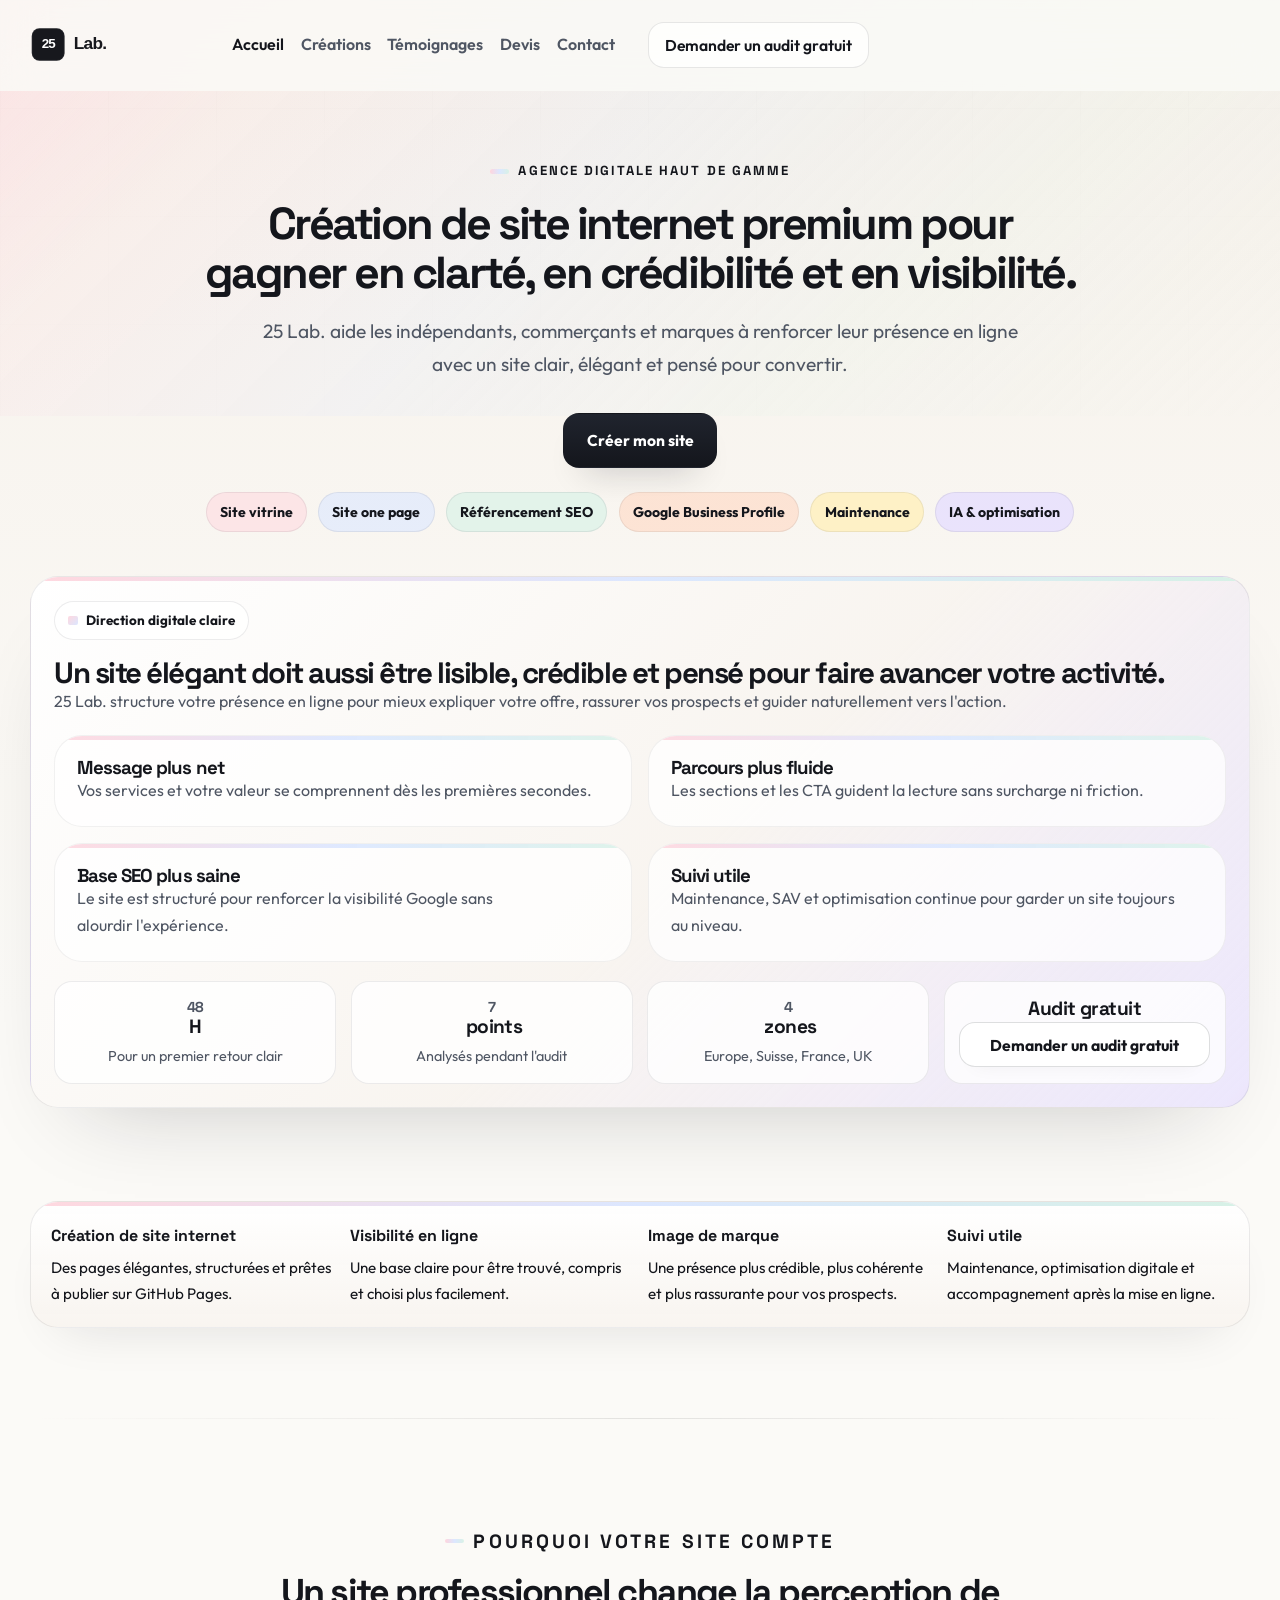
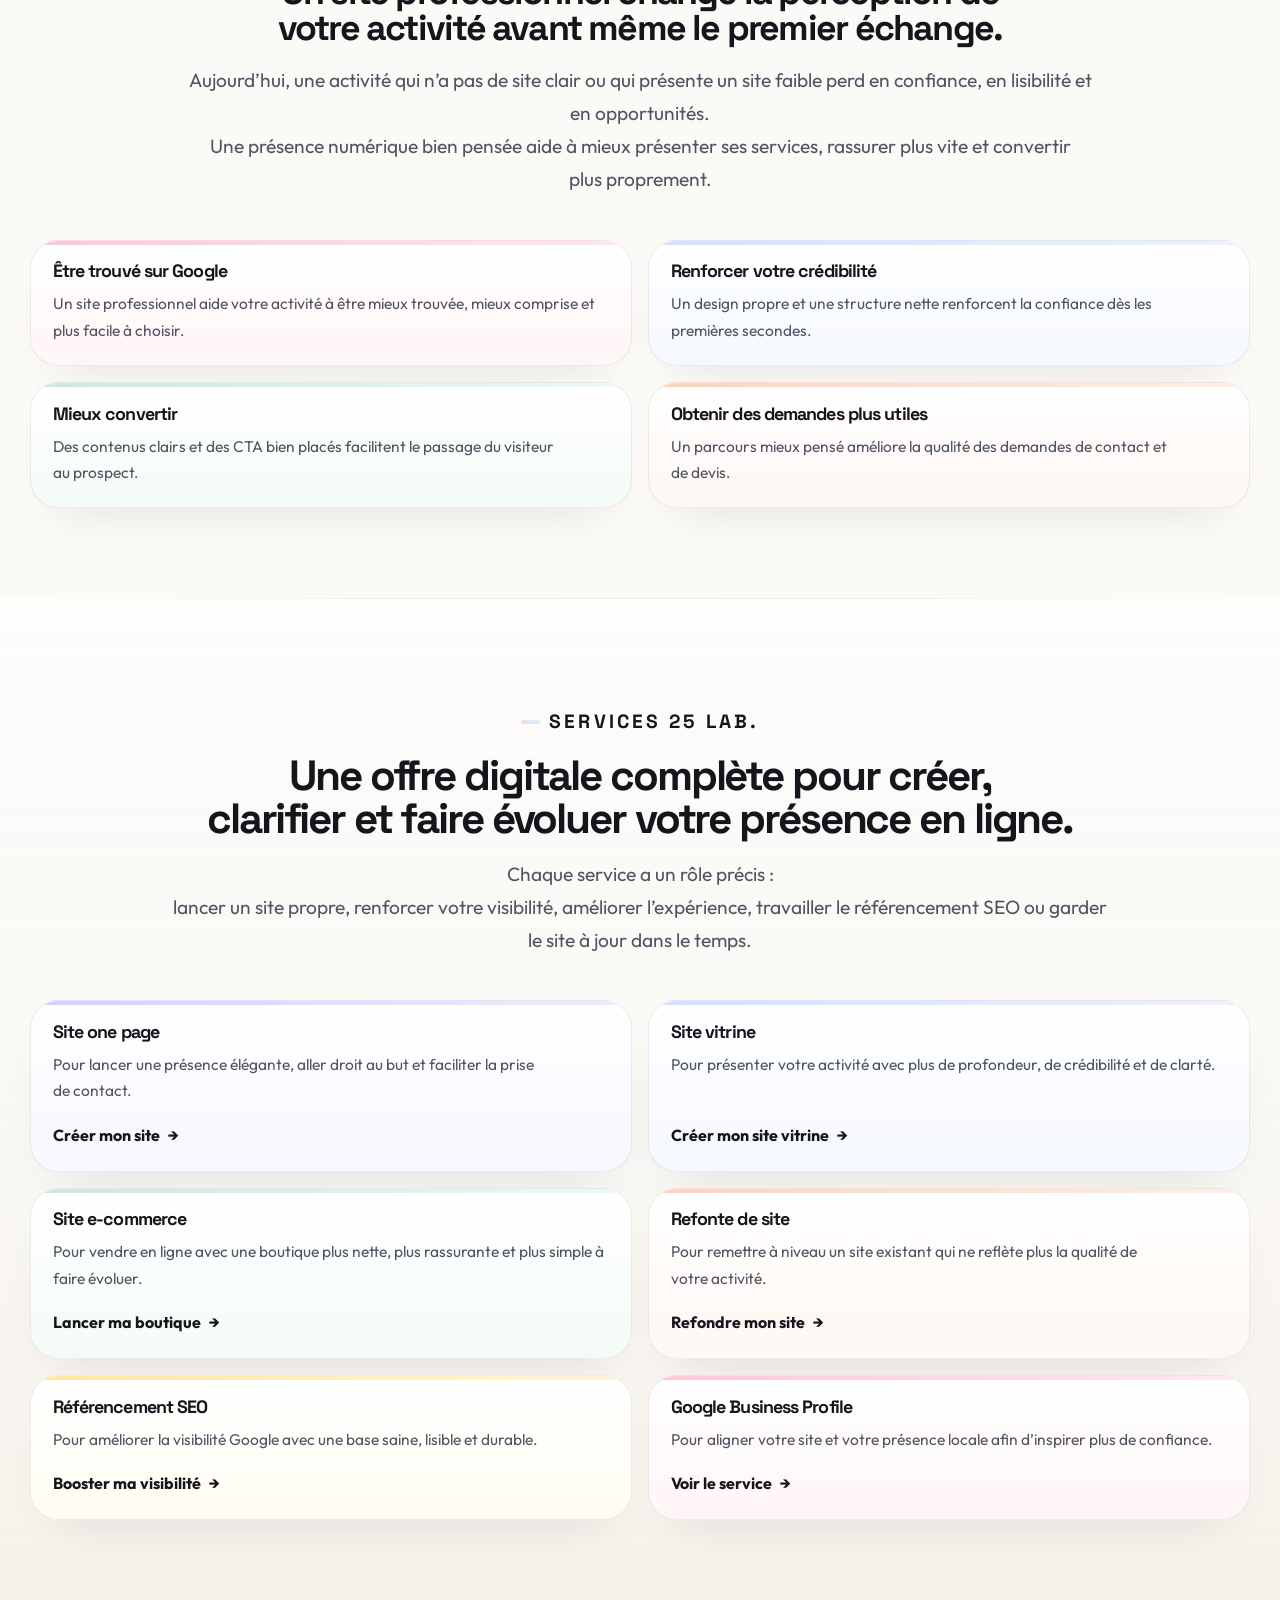
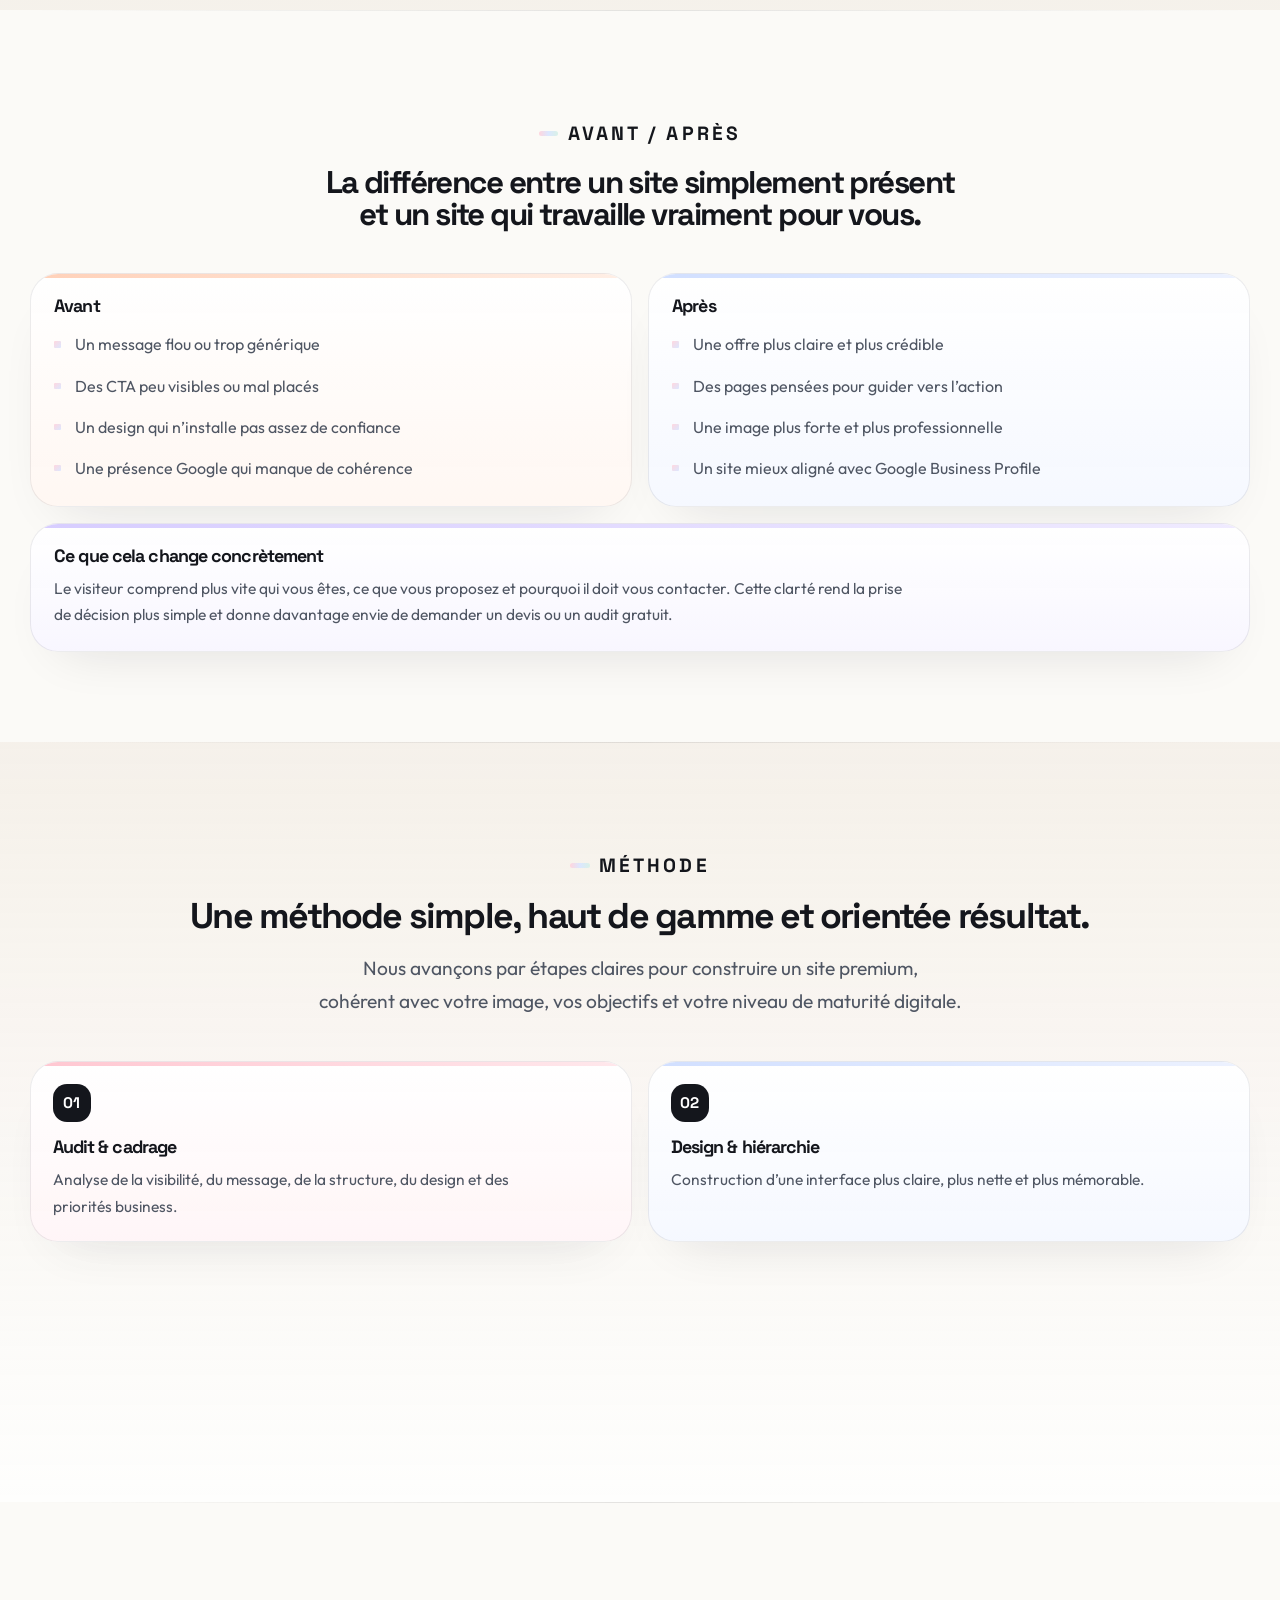
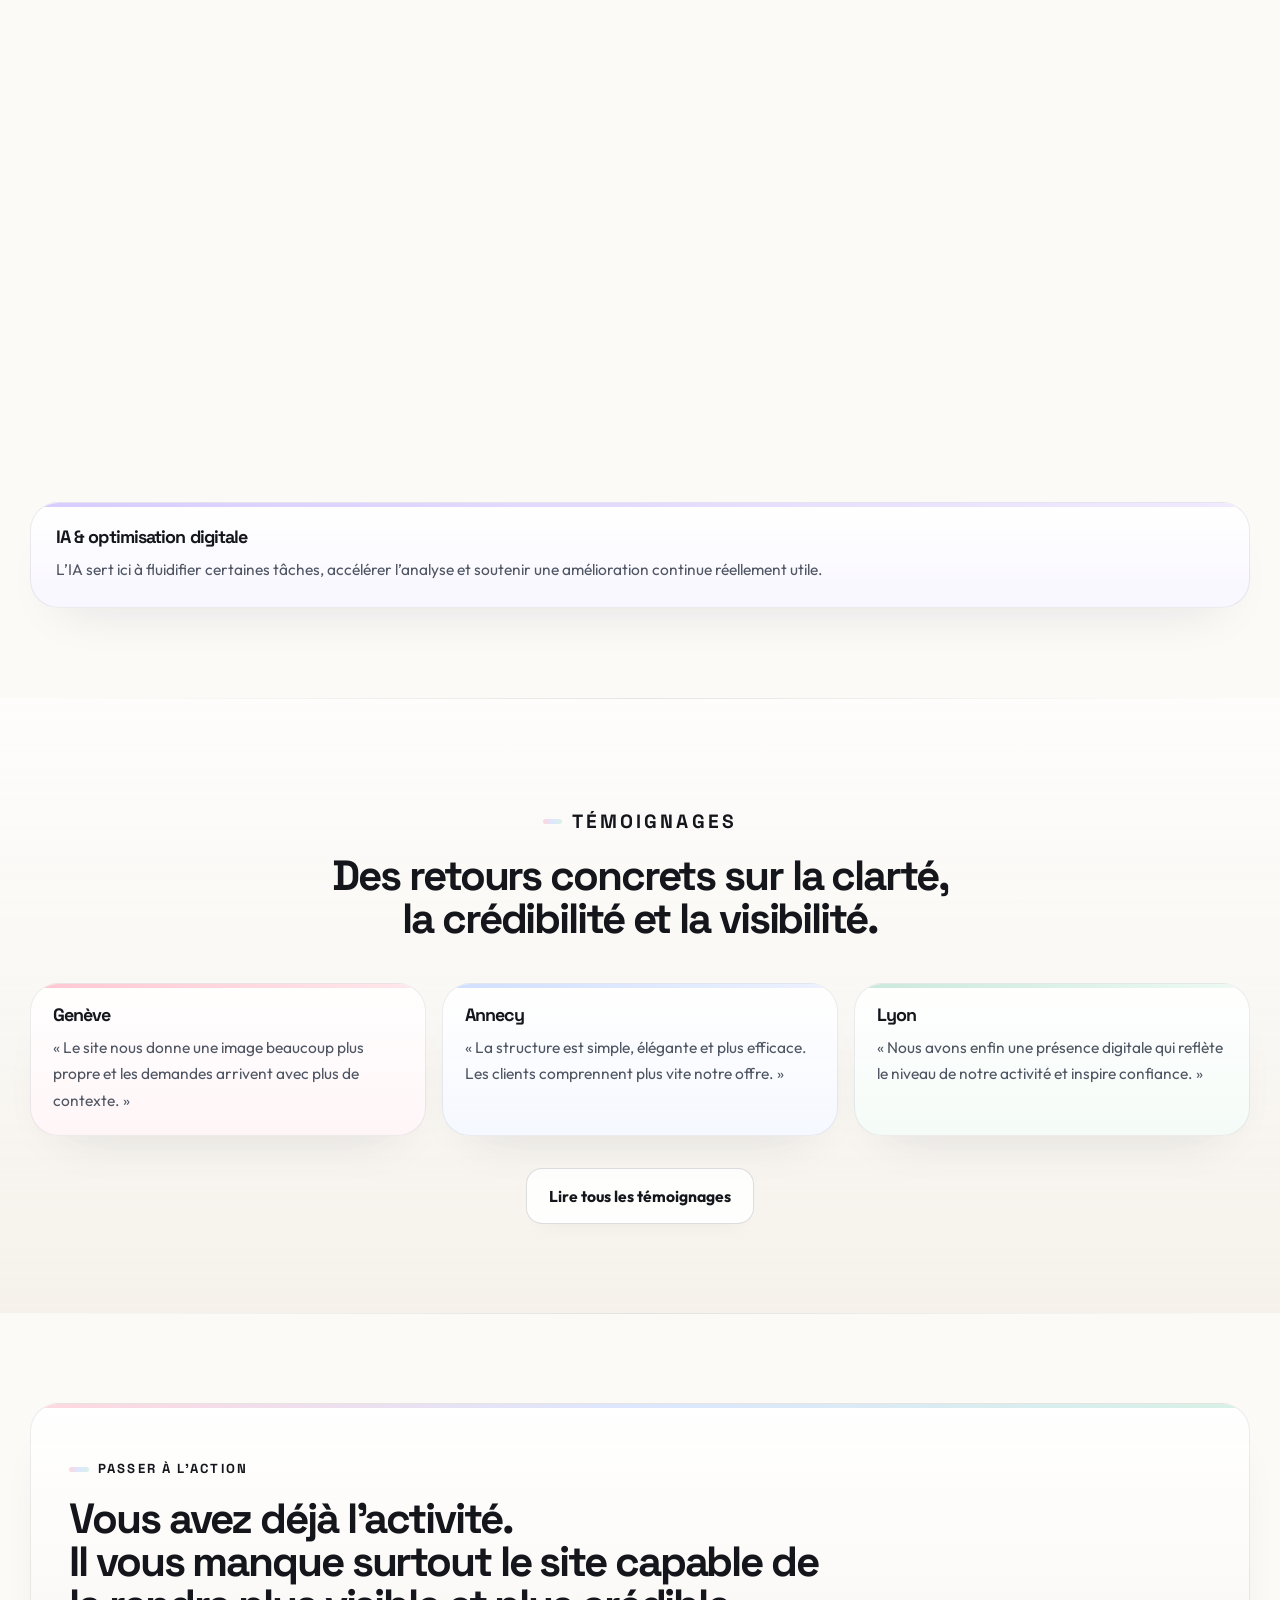
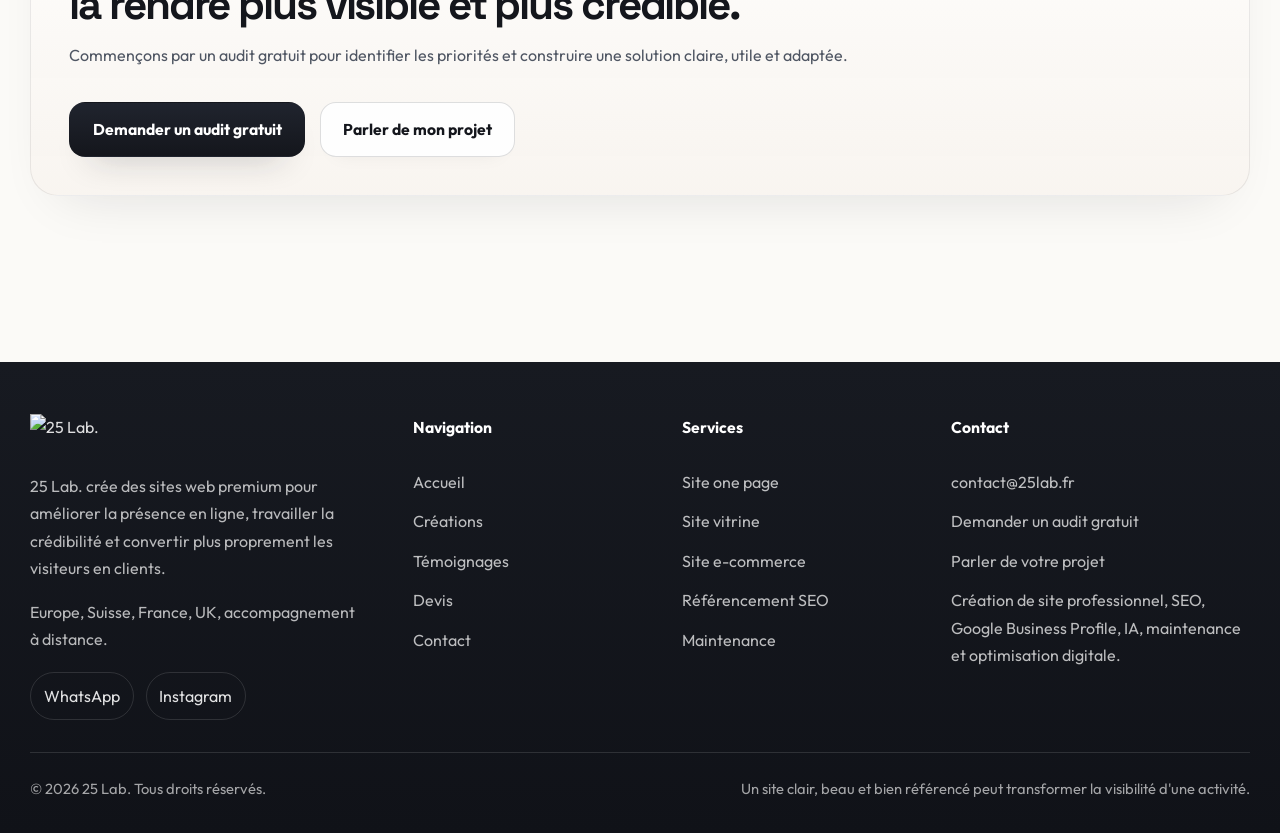
==== commit 955cefd7: "Update index.html" ====
--- a/index.html
+++ b/index.html
@@ -63,7 +63,7 @@
       }
     </script>
   </head>
-  <body>
+  <body class="page-home">
     <a class="skip-link" href="#main-content">Aller au contenu</a>
 
     <header class="site-header">
@@ -82,28 +82,27 @@
           <a href="temoignages.html">Témoignages</a>
           <a href="devis.html">Devis</a>
           <a href="contact.html">Contact</a>
-          <a class="btn btn-primary nav-button" href="devis.html">Demander un audit gratuit</a>
+          <a class="btn nav-button nav-button-soft" href="devis.html">Demander un audit gratuit</a>
         </nav>
       </div>
     </header>
 
     <main id="main-content">
-      <section class="section hero">
-        <div class="container hero-grid">
-          <div class="hero-copy reveal">
+      <section class="section hero hero--home">
+        <div class="container hero-home">
+          <div class="hero-copy hero-copy--home reveal">
             <p class="eyebrow">Agence digitale haut de gamme</p>
-            <h1>Création de site internet premium pour gagner en clarté, en crédibilité et en visibilité.</h1>
-            <p class="lede">
-              25 Lab. conçoit des sites one page, des sites vitrines et des sites e-commerce pour
-              les indépendants, commerçants, artisans, petites entreprises et marques qui veulent
-              améliorer leur présence en ligne, convertir leurs visiteurs en clients et donner une
-              image plus forte à leur activité.
-            </p>
-            <div class="button-row">
-              <a class="btn btn-primary" href="devis.html">Demander un audit gratuit</a>
-              <a class="btn btn-secondary" href="creations.html">Créer mon site</a>
-            </div>
-            <div class="pill-row" aria-label="Expertises 25 Lab.">
+            <h1 class="hero-title-home">
+              Création de site internet premium pour gagner en clarté, en crédibilité et en visibilité.
+            </h1>
+            <p class="lede home-lede">
+              25 Lab. aide les indépendants, commerçants et marques à renforcer leur présence en ligne
+              avec un site clair, élégant et pensé pour convertir.
+            </p>
+            <div class="button-row hero-actions">
+              <a class="btn btn-primary" href="devis.html">Créer mon site</a>
+            </div>
+            <div class="pill-row hero-pills" aria-label="Expertises 25 Lab.">
               <span class="pill pill-pink">Site vitrine</span>
               <span class="pill pill-blue">Site one page</span>
               <span class="pill pill-green">Référencement SEO</span>
@@ -113,99 +112,109 @@
             </div>
           </div>
 
-          <aside class="hero-stage reveal delay-1" aria-label="Présentation rapide 25 Lab.">
+          <aside class="hero-stage hero-stage--soft reveal delay-1" aria-label="Direction digitale claire">
             <div class="hero-stage__top">
               <span class="hero-kicker">Direction digitale claire</span>
             </div>
             <div class="hero-stage__headline">
-              <h2>Un site doit être beau, rapide, compréhensible et pensé pour faire avancer votre activité.</h2>
+              <h2>Un site élégant doit aussi être lisible, crédible et pensé pour faire avancer votre activité.</h2>
               <p class="meta-note">
-                Nous construisons des vitrines digitales qui clarifient l'offre, valorisent
-                l'image de marque et donnent envie de demander un devis ou un audit.
+                25 Lab. structure votre présence en ligne pour mieux expliquer votre offre, rassurer
+                vos prospects et guider naturellement vers l'action.
               </p>
             </div>
-            <div class="hero-stage__grid">
+
+            <div class="hero-stage__grid hero-stage__grid--home">
               <article class="signal-card">
                 <h3>Message plus net</h3>
-                <p>Vos services, vos bénéfices et votre positionnement deviennent lisibles dès les premières secondes.</p>
+                <p>Vos services et votre valeur se comprennent dès les premières secondes.</p>
               </article>
               <article class="signal-card">
-                <h3>Parcours plus simple</h3>
-                <p>Les CTA sont mieux placés, les sections mieux hiérarchisées et la lecture plus fluide.</p>
+                <h3>Parcours plus fluide</h3>
+                <p>Les sections et les CTA guident la lecture sans surcharge ni friction.</p>
               </article>
               <article class="signal-card">
                 <h3>Base SEO plus saine</h3>
-                <p>Le site est structuré pour travailler la visibilité Google de manière durable et naturelle.</p>
+                <p>Le site est structuré pour renforcer la visibilité Google sans alourdir l'expérience.</p>
               </article>
               <article class="signal-card">
-                <h3>Suivi après livraison</h3>
-                <p>Maintenance, SAV et optimisation continue pour garder un site à la hauteur de votre image.</p>
+                <h3>Suivi utile</h3>
+                <p>Maintenance, SAV et optimisation continue pour garder un site toujours au niveau.</p>
               </article>
             </div>
-            <div class="hero-stage__meta">
+
+            <div class="hero-stage__meta hero-stage__meta--home">
               <div class="mini-metric">
-                <strong><span data-counter="48">48</span> h</strong>
-                <span>pour un premier retour clair</span>
+                <strong><span data-counter="48">48</span>H</strong>
+                <span>Pour un premier retour clair</span>
               </div>
               <div class="mini-metric">
-                <strong><span data-counter="7">7</span> points</strong>
-                <span>analysés pendant l'audit</span>
+                <strong><span data-counter="7">7</span>&nbsp;points</strong>
+                <span>Analysés pendant l'audit</span>
               </div>
               <div class="mini-metric">
-                <strong><span data-counter="4">4</span> zones</strong>
+                <strong><span data-counter="4">4</span>&nbsp;zones</strong>
                 <span>Europe, Suisse, France, UK</span>
               </div>
+              <div class="mini-metric mini-metric--cta">
+                <strong>Audit gratuit</strong>
+                <a class="btn btn-secondary btn-quiet" href="devis.html">Demander un audit gratuit</a>
+              </div>
             </div>
           </aside>
-        </div>
-
-        <div class="container trust-band reveal delay-2">
-          <div>
-            <strong>Création de site internet</strong>
-            <span>Des pages sobres, fortes et prêtes à publier sur GitHub Pages.</span>
-          </div>
-          <div>
-            <strong>Visibilité en ligne</strong>
-            <span>Une structure pensée pour être trouvée, comprise et choisie plus facilement.</span>
-          </div>
-          <div>
-            <strong>Image de marque</strong>
-            <span>Un rendu plus crédible, plus cohérent et plus rassurant pour vos prospects.</span>
-          </div>
-          <div>
-            <strong>Suivi utile</strong>
-            <span>Maintenance, optimisation digitale et accompagnement après la mise en ligne.</span>
+
+          <div class="trust-band trust-band--home reveal delay-2">
+            <div>
+              <strong>Création de site internet</strong>
+              <span>Des pages élégantes, structurées et prêtes à publier sur GitHub Pages.</span>
+            </div>
+            <div>
+              <strong>Visibilité en ligne</strong>
+              <span>Une base claire pour être trouvé, compris et choisi plus facilement.</span>
+            </div>
+            <div>
+              <strong>Image de marque</strong>
+              <span>Une présence plus crédible, plus cohérente et plus rassurante pour vos prospects.</span>
+            </div>
+            <div>
+              <strong>Suivi utile</strong>
+              <span>Maintenance, optimisation digitale et accompagnement après la mise en ligne.</span>
+            </div>
           </div>
         </div>
       </section>
 
       <section class="section">
         <div class="container">
-          <div class="section-head reveal">
+          <div class="section-head center section-head--wide reveal">
             <p class="eyebrow">Pourquoi votre site compte</p>
-            <h2>Un site professionnel change la perception de votre activité avant même le premier échange.</h2>
-            <p>
-              Aujourd'hui, une activité qui n'a pas de site clair ou qui présente un site faible
-              perd en confiance, en lisibilité et en opportunités. Une présence numérique bien pensée
-              aide à mieux présenter ses services, rassurer plus vite et convertir plus proprement.
-            </p>
-          </div>
-          <div class="grid-4 proof-grid">
+            <h2 class="section-title-wide">
+              Un site professionnel change la perception de votre activité avant même le premier échange.
+            </h2>
+            <p class="section-copy-break">
+              Aujourd’hui, une activité qui n’a pas de site clair ou qui présente un site faible perd
+              en confiance, en lisibilité et en opportunités.<br />
+              Une présence numérique bien pensée aide à mieux présenter ses services, rassurer plus vite
+              et convertir plus proprement.
+            </p>
+          </div>
+
+          <div class="proof-grid proof-grid--home">
             <article class="card tone-pink reveal">
               <h3>Être trouvé sur Google</h3>
-              <p>Un site web pour indépendant, commerçant ou artisan donne une base plus sérieuse à votre visibilité en ligne.</p>
+              <p>Un site professionnel aide votre activité à être mieux trouvée, mieux comprise et plus facile à choisir.</p>
             </article>
             <article class="card tone-blue reveal delay-1">
               <h3>Renforcer votre crédibilité</h3>
-              <p>Un design propre, des textes justes et une structure claire renforcent l'image de marque en quelques secondes.</p>
+              <p>Un design propre et une structure nette renforcent la confiance dès les premières secondes.</p>
             </article>
             <article class="card tone-green reveal">
               <h3>Mieux convertir</h3>
-              <p>Un bon site aide à convertir ses visiteurs en clients sans forcer, simplement en rendant la décision plus facile.</p>
+              <p>Des contenus clairs et des CTA bien placés facilitent le passage du visiteur au prospect.</p>
             </article>
             <article class="card tone-orange reveal delay-1">
               <h3>Obtenir des demandes plus utiles</h3>
-              <p>Un parcours net améliore la qualité des demandes de devis et évite les prises de contact floues ou incomplètes.</p>
+              <p>Un parcours mieux pensé améliore la qualité des demandes de contact et de devis.</p>
             </article>
           </div>
         </div>
@@ -213,43 +222,48 @@
 
       <section class="section section-soft">
         <div class="container">
-          <div class="section-head reveal">
+          <div class="section-head center section-head--wide reveal">
             <p class="eyebrow">Services 25 Lab.</p>
-            <h2>Une offre digitale complète pour créer, clarifier et faire évoluer votre présence en ligne.</h2>
-            <p>
-              Chaque service a un rôle précis : lancer un site propre, renforcer votre visibilité,
-              améliorer l'expérience, travailler le référencement SEO ou garder le site à jour dans le temps.
-            </p>
-          </div>
-          <div class="service-grid">
-            <article class="service-card tone-lilac reveal">
+            <h2>
+              Une offre digitale complète pour créer,<br />
+              clarifier et faire évoluer votre présence en ligne.
+            </h2>
+            <p class="section-copy-break">
+              Chaque service a un rôle précis :<br />
+              lancer un site propre, renforcer votre visibilité, améliorer l’expérience, travailler le
+              référencement SEO ou garder le site à jour dans le temps.
+            </p>
+          </div>
+
+          <div class="service-grid service-grid--home">
+            <article class="service-card service-card--home tone-lilac reveal">
               <h3>Site one page</h3>
-              <p>La meilleure option pour démarrer vite avec une page forte, claire et pensée pour convertir.</p>
+              <p>Pour lancer une présence élégante, aller droit au but et faciliter la prise de contact.</p>
               <a class="btn-text" href="devis.html">Créer mon site</a>
             </article>
-            <article class="service-card tone-blue reveal delay-1">
+            <article class="service-card service-card--home tone-blue reveal delay-1">
               <h3>Site vitrine</h3>
-              <p>La bonne structure pour présenter votre activité, vos services et votre valeur avec plus de profondeur.</p>
-              <a class="btn-text" href="devis.html">Obtenir mon devis</a>
-            </article>
-            <article class="service-card tone-green reveal">
+              <p>Pour présenter votre activité avec plus de profondeur, de crédibilité et de clarté.</p>
+              <a class="btn-text" href="devis.html">Créer mon site vitrine</a>
+            </article>
+            <article class="service-card service-card--home tone-green reveal">
               <h3>Site e-commerce</h3>
-              <p>Une boutique en ligne plus lisible, plus premium et plus simple à faire évoluer.</p>
+              <p>Pour vendre en ligne avec une boutique plus nette, plus rassurante et plus simple à faire évoluer.</p>
               <a class="btn-text" href="devis.html">Lancer ma boutique</a>
             </article>
-            <article class="service-card tone-orange reveal delay-1">
+            <article class="service-card service-card--home tone-orange reveal delay-1">
               <h3>Refonte de site</h3>
-              <p>Quand un site existe déjà mais n'est plus à la hauteur de l'activité qu'il représente.</p>
+              <p>Pour remettre à niveau un site existant qui ne reflète plus la qualité de votre activité.</p>
               <a class="btn-text" href="devis.html">Refondre mon site</a>
             </article>
-            <article class="service-card tone-yellow reveal">
+            <article class="service-card service-card--home tone-yellow reveal">
               <h3>Référencement SEO</h3>
-              <p>Balises, structure, maillage et contenus pensés pour améliorer sa présence en ligne naturellement.</p>
+              <p>Pour améliorer la visibilité Google avec une base saine, lisible et durable.</p>
               <a class="btn-text" href="creations.html#seo">Booster ma visibilité</a>
             </article>
-            <article class="service-card tone-pink reveal delay-1">
+            <article class="service-card service-card--home tone-pink reveal delay-1">
               <h3>Google Business Profile</h3>
-              <p>Une présence locale mieux alignée entre votre fiche Google, votre message et votre site.</p>
+              <p>Pour aligner votre site et votre présence locale afin d’inspirer plus de confiance.</p>
               <a class="btn-text" href="creations.html#google-business-profile">Voir le service</a>
             </article>
           </div>
@@ -258,17 +272,20 @@
 
       <section class="section">
         <div class="container">
-          <div class="section-head reveal">
+          <div class="section-head center section-head--wide reveal">
             <p class="eyebrow">Avant / après</p>
-            <h2>La différence entre un site simplement présent et un site qui travaille vraiment pour vous.</h2>
-          </div>
-          <div class="comparison-board">
+            <h2 class="section-title-wide section-title-wide--tight">
+              La différence entre un site simplement présent et un site qui travaille vraiment pour vous.
+            </h2>
+          </div>
+
+          <div class="comparison-split">
             <article class="comparison-card tone-orange reveal">
               <h3>Avant</h3>
               <ul>
                 <li>Un message flou ou trop générique</li>
                 <li>Des CTA peu visibles ou mal placés</li>
-                <li>Un design qui n'installe pas assez de confiance</li>
+                <li>Un design qui n’installe pas assez de confiance</li>
                 <li>Une présence Google qui manque de cohérence</li>
               </ul>
             </article>
@@ -276,37 +293,36 @@
               <h3>Après</h3>
               <ul>
                 <li>Une offre plus claire et plus crédible</li>
-                <li>Des pages pensées pour guider vers l'action</li>
+                <li>Des pages pensées pour guider vers l’action</li>
                 <li>Une image plus forte et plus professionnelle</li>
-                <li>Un site optimisé SEO et mieux aligné avec Google Business Profile</li>
+                <li>Un site mieux aligné avec Google Business Profile</li>
               </ul>
             </article>
-            <article class="comparison-card comparison-card--dark reveal delay-2">
-              <h3>Ce que cela change concrètement</h3>
-              <p>
-                Le visiteur comprend plus vite qui vous êtes, ce que vous proposez et pourquoi il
-                doit vous contacter. C'est cette clarté qui aide à demander un devis, à réserver un
-                échange ou à lancer un audit gratuit plus naturellement.
-              </p>
-              <div class="button-row">
-                <a class="btn btn-primary" href="devis.html">Obtenir mon devis</a>
-              </div>
-            </article>
-          </div>
+          </div>
+
+          <article class="comparison-card comparison-card--summary tone-lilac reveal delay-2">
+            <h3>Ce que cela change concrètement</h3>
+            <p>
+              Le visiteur comprend plus vite qui vous êtes, ce que vous proposez et pourquoi il doit
+              vous contacter. Cette clarté rend la prise de décision plus simple et donne davantage envie
+              de demander un devis ou un audit gratuit.
+            </p>
+          </article>
         </div>
       </section>
 
       <section class="section section-deep">
         <div class="container">
-          <div class="section-head reveal">
+          <div class="section-head center section-head--wide reveal">
             <p class="eyebrow">Méthode</p>
-            <h2>Une méthode simple, haut de gamme et orientée résultat.</h2>
-            <p>
-              Nous avançons par étapes claires pour construire un site premium, cohérent avec votre
-              image, vos objectifs et votre niveau de maturité digitale.
-            </p>
-          </div>
-          <div class="method-grid">
+            <h2 class="section-title-wide">Une méthode simple, haut de gamme et orientée résultat.</h2>
+            <p class="section-copy-break">
+              Nous avançons par étapes claires pour construire un site premium,<br />
+              cohérent avec votre image, vos objectifs et votre niveau de maturité digitale.
+            </p>
+          </div>
+
+          <div class="method-grid method-grid--home">
             <article class="method-card tone-pink reveal">
               <strong>01</strong>
               <h3>Audit &amp; cadrage</h3>
@@ -315,7 +331,7 @@
             <article class="method-card tone-blue reveal delay-1">
               <strong>02</strong>
               <h3>Design &amp; hiérarchie</h3>
-              <p>Construction d'une interface plus claire, plus nette et plus mémorable.</p>
+              <p>Construction d’une interface plus claire, plus nette et plus mémorable.</p>
             </article>
             <article class="method-card tone-green reveal">
               <strong>03</strong>
@@ -333,16 +349,16 @@
 
       <section class="section">
         <div class="container">
-          <div class="section-head reveal">
+          <div class="section-head center section-head--wide reveal">
             <p class="eyebrow">SEO, Google et IA</p>
-            <h2>La visibilité se travaille autant dans la structure que dans les détails.</h2>
-            <p>
-              25 Lab. construit des sites qui prennent en compte le référencement SEO, Google
-              Business Profile, l'optimisation digitale et certains outils d'IA utiles pour faire
-              progresser votre présence sans la compliquer.
-            </p>
-          </div>
-          <div class="service-detail-grid">
+            <h2 class="section-title-wide">La visibilité se travaille autant dans la structure que dans les détails.</h2>
+            <p class="section-copy-break">
+              25 Lab. construit des sites qui prennent en compte le référencement SEO, Google Business Profile,<br />
+              l’optimisation digitale et certains outils d’IA utiles pour faire progresser votre présence sans la compliquer.
+            </p>
+          </div>
+
+          <div class="service-detail-grid service-detail-grid--stack">
             <article class="detail-card tone-blue reveal">
               <h3>Référencement SEO</h3>
               <p>
@@ -353,15 +369,15 @@
             <article class="detail-card tone-green reveal delay-1">
               <h3>Google Business Profile</h3>
               <p>
-                Une fiche locale cohérente avec votre site aide à mieux raconter la même histoire sur
-                Google, sur mobile et dans les résultats locaux.
+                Une fiche locale cohérente avec votre site aide à raconter la même histoire sur Google,
+                sur mobile et dans les résultats locaux.
               </p>
             </article>
             <article class="detail-card tone-lilac reveal">
               <h3>IA &amp; optimisation digitale</h3>
               <p>
-                L'IA sert ici à fluidifier certaines tâches, accélérer l'analyse et soutenir une
-                amélioration continue réellement utile.
+                L’IA sert ici à fluidifier certaines tâches, accélérer l’analyse et soutenir une amélioration
+                continue réellement utile.
               </p>
             </article>
           </div>
@@ -372,7 +388,10 @@
         <div class="container">
           <div class="section-head center reveal">
             <p class="eyebrow">Témoignages</p>
-            <h2>Des retours concrets sur la clarté, la crédibilité et la visibilité.</h2>
+            <h2>
+              Des retours concrets sur la clarté,<br />
+              la crédibilité et la visibilité.
+            </h2>
           </div>
           <div class="quote-grid">
             <article class="quote-card tone-pink reveal">
@@ -395,75 +414,18 @@
       </section>
 
       <section class="section">
-        <div class="container">
-          <div class="section-head center reveal">
-            <p class="eyebrow">FAQ</p>
-            <h2>Les questions les plus fréquentes avant de créer ou refondre un site.</h2>
-          </div>
-          <div class="faq-list">
-            <article class="faq-item reveal">
-              <button class="faq-question" type="button" aria-expanded="false">
-                <span>Quel type de site faut-il choisir pour démarrer ?</span>
-                <span>+</span>
-              </button>
-              <div class="faq-answer" hidden>
-                <p>
-                  Un site one page est parfait pour lancer vite une activité ou tester une offre. Un
-                  site vitrine est plus adapté quand il faut présenter plusieurs services, renforcer la
-                  preuve et travailler la visibilité sur plusieurs pages.
-                </p>
-              </div>
-            </article>
-            <article class="faq-item reveal delay-1">
-              <button class="faq-question" type="button" aria-expanded="false">
-                <span>Le référencement SEO est-il pris en compte dès le départ ?</span>
-                <span>+</span>
-              </button>
-              <div class="faq-answer" hidden>
-                <p>
-                  Oui. La structure, les titles, les meta descriptions, les H1, les contenus et le
-                  maillage interne sont pensés dès la conception pour poser une base SEO solide.
-                </p>
-              </div>
-            </article>
-            <article class="faq-item reveal">
-              <button class="faq-question" type="button" aria-expanded="false">
-                <span>Pouvez-vous retravailler un site existant ?</span>
-                <span>+</span>
-              </button>
-              <div class="faq-answer" hidden>
-                <p>
-                  Oui. Si votre site est déjà en ligne mais manque de clarté, de modernité, de
-                  crédibilité ou de cohérence SEO, nous pouvons le refondre ou l'optimiser.
-                </p>
-              </div>
-            </article>
-            <article class="faq-item reveal delay-1">
-              <button class="faq-question" type="button" aria-expanded="false">
-                <span>Proposez-vous un suivi après la mise en ligne ?</span>
-                <span>+</span>
-              </button>
-              <div class="faq-answer" hidden>
-                <p>
-                  Oui. Maintenance, SAV, petites améliorations, suivi de la présence Google et
-                  optimisation continue font partie de notre manière de travailler.
-                </p>
-              </div>
-            </article>
-          </div>
-        </div>
-      </section>
-
-      <section class="section">
         <div class="container cta-banner reveal">
-          <p class="eyebrow">Passer à l'action</p>
-          <h2>Vous avez déjà l'activité. Il vous manque surtout le site capable de la rendre plus visible et plus crédible.</h2>
+          <p class="eyebrow">Passer à l’action</p>
+          <h2>
+            Vous avez déjà l’activité.<br />
+            Il vous manque surtout le site capable de la rendre plus visible et plus crédible.
+          </h2>
           <p>
-            Si vous voulez savoir quoi lancer, quoi corriger ou quoi prioriser, nous pouvons commencer
-            par un audit gratuit puis construire une proposition adaptée à votre réalité.
+            Commençons par un audit gratuit pour identifier les priorités et construire une solution
+            claire, utile et adaptée.
           </p>
           <div class="button-row">
-            <a class="btn btn-primary" href="devis.html">Obtenir mon devis</a>
+            <a class="btn btn-primary" href="devis.html">Demander un audit gratuit</a>
             <a class="btn btn-secondary" href="contact.html">Parler de mon projet</a>
           </div>
         </div>
--- a/style.css
+++ b/style.css
@@ -1,38 +1,32 @@
 :root {
-  --paper: #fffaf6;
-  --paper-strong: #ffffff;
-  --paper-deep: #f7f3ee;
-  --surface: rgba(255, 255, 255, 0.76);
-  --surface-strong: rgba(255, 255, 255, 0.92);
-  --ink: #17181d;
-  --ink-soft: #48505d;
-  --ink-muted: #69707f;
-  --line: rgba(23, 24, 29, 0.1);
-  --line-strong: rgba(23, 24, 29, 0.18);
+  --paper: #fbfaf7;
+  --paper-soft: #f4efe8;
+  --paper-muted: #ece6df;
+  --surface: rgba(255, 255, 255, 0.9);
+  --surface-strong: rgba(255, 255, 255, 0.98);
+  --ink: #14161c;
+  --ink-soft: #4f5663;
+  --ink-muted: #767d88;
+  --line: rgba(20, 22, 28, 0.08);
+  --line-strong: rgba(20, 22, 28, 0.14);
   --pink: #ffd8df;
   --blue: #dce7ff;
   --green: #d7f1e6;
-  --orange: #ffd8c3;
-  --yellow: #fff0b7;
-  --lilac: #e3dbff;
-  --pink-soft: rgba(255, 216, 223, 0.6);
-  --blue-soft: rgba(220, 231, 255, 0.72);
-  --green-soft: rgba(215, 241, 230, 0.72);
-  --orange-soft: rgba(255, 216, 195, 0.72);
-  --yellow-soft: rgba(255, 240, 183, 0.78);
-  --lilac-soft: rgba(227, 219, 255, 0.72);
-  --shadow-xl: 0 42px 90px -48px rgba(20, 24, 35, 0.32);
-  --shadow-lg: 0 28px 72px -42px rgba(20, 24, 35, 0.24);
-  --shadow-md: 0 20px 50px -36px rgba(20, 24, 35, 0.22);
-  --shadow-sm: 0 12px 28px -22px rgba(20, 24, 35, 0.18);
+  --orange: #ffd7c3;
+  --yellow: #fff0b8;
+  --lilac: #e4dcff;
+  --shadow-xl: 0 44px 90px -52px rgba(20, 22, 28, 0.24);
+  --shadow-lg: 0 26px 54px -32px rgba(20, 22, 28, 0.14);
+  --shadow-md: 0 18px 30px -22px rgba(20, 22, 28, 0.11);
+  --shadow-sm: 0 12px 20px -16px rgba(20, 22, 28, 0.08);
   --radius-2xl: 36px;
   --radius-xl: 28px;
   --radius-lg: 22px;
   --radius-md: 16px;
   --radius-sm: 12px;
-  --font-body: "Manrope", "Segoe UI", Arial, sans-serif;
-  --font-display: "Sora", "Segoe UI", Arial, sans-serif;
-  --content-width: min(1200px, calc(100% - 2rem));
+  --font-body: "Outfit", "Segoe UI", Arial, sans-serif;
+  --font-display: "Space Grotesk", "Outfit", "Segoe UI", Arial, sans-serif;
+  --content-width: min(1220px, calc(100% - 2rem));
 }
 
 *,
@@ -55,13 +49,8 @@
 body {
   color: var(--ink);
   font-family: var(--font-body);
-  line-height: 1.7;
-  background:
-    radial-gradient(circle at 14% 12%, var(--pink-soft), transparent 25%),
-    radial-gradient(circle at 88% 12%, var(--blue-soft), transparent 25%),
-    radial-gradient(circle at 18% 78%, var(--yellow-soft), transparent 28%),
-    radial-gradient(circle at 82% 82%, var(--green-soft), transparent 28%),
-    linear-gradient(180deg, #fffdf9 0%, #fff8f3 45%, #f7f3ee 100%);
+  line-height: 1.72;
+  background: linear-gradient(180deg, #f6f1ea 0%, #fbfaf7 14%, #fbfaf7 100%);
   -webkit-font-smoothing: antialiased;
   text-rendering: optimizeLegibility;
   overflow-x: clip;
@@ -77,18 +66,26 @@
 }
 
 body::before {
-  opacity: 0.26;
   background-image:
-    linear-gradient(rgba(255, 255, 255, 0.68) 1px, transparent 1px),
-    linear-gradient(90deg, rgba(255, 255, 255, 0.55) 1px, transparent 1px);
-  background-size: 78px 78px;
-  mask-image: radial-gradient(circle at center, black 22%, transparent 82%);
+    linear-gradient(rgba(20, 22, 28, 0.03) 1px, transparent 1px),
+    linear-gradient(90deg, rgba(20, 22, 28, 0.03) 1px, transparent 1px);
+  background-size: 108px 108px;
+  mask-image: linear-gradient(180deg, rgba(0, 0, 0, 0.24), transparent 62%);
 }
 
 body::after {
+  inset: 0 0 auto 0;
+  height: 26rem;
   background:
-    radial-gradient(circle at top center, rgba(255, 255, 255, 0.66), transparent 44%),
-    linear-gradient(180deg, rgba(255, 255, 255, 0.24), transparent 32%);
+    linear-gradient(
+      135deg,
+      rgba(255, 216, 223, 0.6) 0%,
+      rgba(255, 216, 223, 0.16) 20%,
+      rgba(220, 231, 255, 0.18) 45%,
+      rgba(215, 241, 230, 0.1) 70%,
+      transparent 100%
+    );
+  z-index: -2;
 }
 
 body.nav-open {
@@ -126,8 +123,8 @@
 h4 {
   margin: 0;
   font-family: var(--font-display);
-  line-height: 1.08;
-  letter-spacing: -0.04em;
+  line-height: 1.02;
+  letter-spacing: -0.05em;
   text-wrap: balance;
 }
 
@@ -145,11 +142,11 @@
 }
 
 ::selection {
-  background: rgba(227, 219, 255, 0.66);
+  background: rgba(220, 231, 255, 0.72);
 }
 
 :focus-visible {
-  outline: 2px solid rgba(23, 24, 29, 0.78);
+  outline: 2px solid rgba(20, 22, 28, 0.8);
   outline-offset: 3px;
 }
 
@@ -158,7 +155,7 @@
   top: 0.8rem;
   left: 50%;
   transform: translate(-50%, -180%);
-  z-index: 80;
+  z-index: 100;
   padding: 0.9rem 1.2rem;
   border-radius: 999px;
   background: var(--ink);
@@ -176,45 +173,53 @@
 }
 
 .section {
-  padding: clamp(4.5rem, 7vw, 7rem) 0;
+  position: relative;
+  padding: clamp(4.8rem, 7vw, 7.4rem) 0;
+}
+
+.section + .section::before {
+  content: "";
+  position: absolute;
+  top: 0;
+  left: 50%;
+  width: min(1220px, calc(100% - 2rem));
+  height: 1px;
+  transform: translateX(-50%);
+  background: linear-gradient(90deg, transparent, rgba(20, 22, 28, 0.1), transparent);
 }
 
 .section-soft {
-  background:
-    radial-gradient(circle at top right, rgba(227, 219, 255, 0.32), transparent 30%),
-    linear-gradient(180deg, rgba(255, 255, 255, 0.35), rgba(255, 255, 255, 0.14));
-}
-
-.section-alt {
-  background:
-    radial-gradient(circle at top left, rgba(255, 216, 195, 0.28), transparent 30%),
-    linear-gradient(180deg, rgba(255, 250, 246, 0.5), rgba(247, 243, 238, 0.2));
+  background: linear-gradient(180deg, rgba(255, 255, 255, 0.62), rgba(244, 239, 232, 0.78));
+}
+
+.section-deep {
+  background: linear-gradient(180deg, rgba(244, 239, 232, 0.9), rgba(255, 255, 255, 0.7));
 }
 
 .eyebrow {
   display: inline-flex;
   align-items: center;
-  gap: 0.55rem;
+  gap: 0.6rem;
   margin-bottom: 1rem;
   color: var(--ink);
-  font-size: 0.78rem;
-  font-weight: 800;
+  font-family: var(--font-display);
+  font-size: 0.82rem;
+  font-weight: 700;
   letter-spacing: 0.16em;
   text-transform: uppercase;
 }
 
 .eyebrow::before {
   content: "";
-  width: 0.85rem;
-  height: 0.85rem;
+  width: 1.2rem;
+  height: 0.28rem;
   border-radius: 999px;
-  background: linear-gradient(135deg, var(--orange), var(--lilac));
-  box-shadow: 0 0 0 6px rgba(255, 255, 255, 0.6);
+  background: linear-gradient(90deg, #ffd5dd, #dce7ff, #d9f1e7);
 }
 
 .section-head {
-  max-width: 780px;
-  margin-bottom: 2.5rem;
+  max-width: 820px;
+  margin-bottom: 2.7rem;
 }
 
 .section-head.center {
@@ -223,26 +228,21 @@
   text-align: center;
 }
 
-.section-head.narrow {
-  max-width: 640px;
-}
-
 .section-head h1,
-.section-head h2,
 .hero-copy h1,
 .page-hero h1 {
-  font-size: clamp(2.5rem, 5vw, 4.8rem);
+  font-size: clamp(3rem, 5vw, 5.6rem);
 }
 
 .section-head h2 {
-  font-size: clamp(2rem, 3.2vw, 3.15rem);
+  font-size: clamp(2.2rem, 3.3vw, 3.7rem);
 }
 
 .section-head p,
 .hero-copy .lede,
 .page-hero .lede {
   margin-top: 1.1rem;
-  font-size: clamp(1.05rem, 1.8vw, 1.18rem);
+  font-size: clamp(1.08rem, 1.8vw, 1.2rem);
 }
 
 .button-row {
@@ -256,11 +256,12 @@
   display: inline-flex;
   align-items: center;
   justify-content: center;
-  min-height: 3.35rem;
-  padding: 0.95rem 1.45rem;
+  min-height: 3.45rem;
+  padding: 0.98rem 1.4rem;
   border: 1px solid transparent;
-  border-radius: 999px;
-  font-weight: 800;
+  border-radius: 16px;
+  font-size: 0.98rem;
+  font-weight: 700;
   line-height: 1.15;
   transition:
     transform 0.2s ease,
@@ -275,96 +276,125 @@
 }
 
 .btn-primary {
-  background: var(--ink);
+  background: linear-gradient(180deg, #20242e 0%, #14161c 100%);
   color: #ffffff;
-  box-shadow: 0 18px 34px -22px rgba(23, 24, 29, 0.62);
+  box-shadow: 0 18px 34px -22px rgba(20, 22, 28, 0.46);
 }
 
 .btn-primary:hover {
-  background: #232730;
-  box-shadow: 0 22px 40px -24px rgba(23, 24, 29, 0.68);
+  background: linear-gradient(180deg, #292e3a 0%, #1b1e27 100%);
+  box-shadow: 0 24px 40px -24px rgba(20, 22, 28, 0.52);
 }
 
 .btn-secondary {
   border-color: var(--line-strong);
-  background: rgba(255, 255, 255, 0.72);
+  background: rgba(255, 255, 255, 0.9);
   color: var(--ink);
   box-shadow: var(--shadow-sm);
 }
 
 .btn-secondary:hover {
-  border-color: rgba(23, 24, 29, 0.28);
-  background: rgba(255, 255, 255, 0.92);
+  border-color: rgba(20, 22, 28, 0.22);
+  background: rgba(255, 255, 255, 0.98);
 }
 
 .btn-text {
+  display: inline-flex;
+  align-items: center;
+  gap: 0.55rem;
   padding: 0;
   min-height: auto;
   border: 0;
   border-radius: 0;
   color: var(--ink);
-  font-weight: 800;
-}
-
-.pill-row {
+  font-weight: 700;
+}
+
+.btn-text::after {
+  content: "→";
+  transition: transform 0.2s ease;
+}
+
+.btn-text:hover::after {
+  transform: translateX(3px);
+}
+
+.pill-row,
+.badge-row {
   display: flex;
   flex-wrap: wrap;
-  gap: 0.75rem;
+  gap: 0.72rem;
   margin-top: 1.5rem;
 }
 
-.pill {
+.pill,
+.badge {
   display: inline-flex;
   align-items: center;
   justify-content: center;
-  min-height: 2.25rem;
-  padding: 0.45rem 0.85rem;
-  border: 1px solid rgba(23, 24, 29, 0.08);
+  min-height: 2.15rem;
+  padding: 0.42rem 0.82rem;
+  border: 1px solid rgba(20, 22, 28, 0.07);
   border-radius: 999px;
   color: var(--ink);
-  font-size: 0.9rem;
+  font-size: 0.88rem;
   font-weight: 700;
-  box-shadow: 0 10px 20px -16px rgba(23, 24, 29, 0.2);
-}
-
-.pill-pink {
-  background: rgba(255, 216, 223, 0.68);
-}
-
-.pill-blue {
-  background: rgba(220, 231, 255, 0.74);
-}
-
-.pill-green {
-  background: rgba(215, 241, 230, 0.78);
-}
-
-.pill-orange {
-  background: rgba(255, 216, 195, 0.78);
-}
-
-.pill-yellow {
-  background: rgba(255, 240, 183, 0.82);
-}
-
-.pill-lilac {
-  background: rgba(227, 219, 255, 0.82);
+}
+
+.pill-pink,
+.badge-pink {
+  background: rgba(255, 216, 223, 0.56);
+}
+
+.pill-blue,
+.badge-blue {
+  background: rgba(220, 231, 255, 0.62);
+}
+
+.pill-green,
+.badge-green {
+  background: rgba(215, 241, 230, 0.64);
+}
+
+.pill-orange,
+.badge-orange {
+  background: rgba(255, 216, 195, 0.62);
+}
+
+.pill-yellow,
+.badge-yellow {
+  background: rgba(255, 240, 184, 0.76);
+}
+
+.pill-lilac,
+.badge-lilac {
+  background: rgba(228, 220, 255, 0.74);
 }
 
 .site-header {
   position: sticky;
   top: 0;
-  z-index: 50;
-  border-bottom: 1px solid rgba(23, 24, 29, 0.08);
-  background: rgba(255, 250, 246, 0.78);
-  backdrop-filter: blur(18px);
+  z-index: 60;
+  border-bottom: 1px solid transparent;
+  background: rgba(251, 250, 247, 0.82);
+  backdrop-filter: blur(20px);
+  transition:
+    background-color 0.2s ease,
+    border-color 0.2s ease,
+    box-shadow 0.2s ease;
+}
+
+body.is-scrolled .site-header {
+  border-color: rgba(20, 22, 28, 0.08);
+  box-shadow: 0 14px 28px -24px rgba(20, 22, 28, 0.18);
+  background: rgba(251, 250, 247, 0.94);
 }
 
 .nav-bar {
   display: grid;
   grid-template-columns: auto auto 1fr;
   align-items: center;
-  min-height: 5.4rem;
+  min-height: 5.6rem;
   gap: 1rem;
 }
 
@@ -375,7 +405,7 @@
 
 .brand img {
   width: auto;
-  height: 2.8rem;
+  height: 2.7rem;
 }
 
 .site-nav {
@@ -389,7 +419,7 @@
 .site-nav a {
   position: relative;
   color: var(--ink-soft);
-  font-weight: 700;
+  font-weight: 600;
   transition: color 0.2s ease;
 }
 
@@ -404,11 +434,11 @@
   content: "";
   position: absolute;
   right: 0;
-  bottom: -0.4rem;
+  bottom: -0.42rem;
   left: 0;
   height: 2px;
   border-radius: 999px;
-  background: linear-gradient(90deg, var(--orange), var(--lilac));
+  background: linear-gradient(90deg, #ffd5dd, #dce7ff);
   transform: scaleX(0);
   transform-origin: center;
   transition: transform 0.2s ease;
@@ -421,7 +451,7 @@
 }
 
 .nav-button {
-  margin-left: 0.5rem;
+  margin-left: 0.4rem;
 }
 
 .nav-toggle {
@@ -432,8 +462,8 @@
   margin-left: auto;
   padding: 0;
   border: 1px solid var(--line);
-  border-radius: 18px;
-  background: rgba(255, 255, 255, 0.7);
+  border-radius: 16px;
+  background: rgba(255, 255, 255, 0.94);
   box-shadow: var(--shadow-sm);
 }
 
@@ -462,374 +492,657 @@
 }
 
 .hero {
-  padding-top: clamp(2.4rem, 5vw, 4.4rem);
+  padding-top: clamp(2.8rem, 5vw, 4.8rem);
 }
 
 .hero-grid,
-.feature-slab,
+.content-grid,
 .form-layout,
-.contact-layout {
+.contact-layout,
+.feature-slab {
   display: grid;
-  grid-template-columns: minmax(0, 1.15fr) minmax(0, 0.85fr);
-  gap: clamp(1.5rem, 3vw, 2.5rem);
+  grid-template-columns: minmax(0, 1.08fr) minmax(0, 0.92fr);
+  gap: clamp(1.5rem, 3vw, 2.8rem);
   align-items: start;
 }
 
 .hero-copy {
-  position: relative;
-  z-index: 1;
-}
-
-.hero-visual {
-  position: relative;
-}
-
-.hero-copy .lede,
-.page-hero .lede {
-  max-width: 720px;
-}
-
-.page-hero-card,
-.feature-slab__panel,
+  max-width: 690px;
+}
+
+.page-home .site-nav {
+  gap: 1.05rem;
+}
+
+.page-home .nav-button-soft {
+  min-height: 2.85rem;
+  padding: 0.76rem 1rem;
+  margin-left: 1rem;
+  border: 1px solid rgba(20, 22, 28, 0.1);
+  background: rgba(255, 255, 255, 0.72);
+  color: var(--ink);
+  box-shadow: none;
+}
+
+.page-home .nav-button-soft:hover {
+  background: rgba(255, 255, 255, 0.96);
+  border-color: rgba(20, 22, 28, 0.16);
+  box-shadow: var(--shadow-sm);
+}
+
+.page-home .hero-home {
+  display: grid;
+  gap: 2.8rem;
+}
+
+.page-home .hero--home {
+  padding-top: clamp(3rem, 5vw, 5rem);
+}
+
+.page-home .hero-copy--home {
+  max-width: 1040px;
+  margin: 0 auto;
+  text-align: center;
+}
+
+.page-home .hero-title-home {
+  font-size: clamp(2.5rem, 3.5vw, 3.15rem);
+  line-height: 1.1;
+  letter-spacing: -0.055em;
+}
+
+.page-home .home-lede {
+  max-width: 760px;
+  margin-inline: auto;
+}
+
+.page-home .hero-actions,
+.page-home .hero-pills {
+  justify-content: center;
+}
+
+.page-home .hero-stage--soft {
+  background:
+    linear-gradient(135deg, rgba(255, 255, 255, 0.96) 0%, rgba(248, 244, 239, 0.96) 54%, rgba(228, 220, 255, 0.66) 100%);
+  color: var(--ink);
+  box-shadow: var(--shadow-xl);
+}
+
+.page-home .hero-stage--soft h2,
+.page-home .hero-stage--soft h3,
+.page-home .hero-stage--soft strong {
+  color: var(--ink);
+}
+
+.page-home .hero-stage--soft p,
+.page-home .hero-stage--soft li,
+.page-home .hero-stage--soft .meta-note {
+  color: var(--ink-soft);
+}
+
+.page-home .hero-stage--soft .hero-stage__headline h2 {
+  font-size: clamp(1.65rem, 2.3vw, 2.2rem);
+}
+
+.page-home .hero-stage--soft .hero-kicker {
+  border-color: rgba(20, 22, 28, 0.08);
+  background: rgba(255, 255, 255, 0.76);
+  color: var(--ink);
+}
+
+.page-home .hero-stage--soft .hero-kicker::before {
+  background: linear-gradient(135deg, #ffd8df, #dce7ff);
+}
+
+.page-home .hero-stage__grid--home {
+  grid-template-columns: repeat(2, minmax(0, 1fr));
+  margin-top: 1.25rem;
+}
+
+.page-home .hero-stage--soft .signal-card {
+  background: rgba(255, 255, 255, 0.74);
+  border-color: rgba(20, 22, 28, 0.06);
+  box-shadow: none;
+}
+
+.page-home .hero-stage--soft .signal-card::before {
+  background: linear-gradient(90deg, rgba(255, 216, 223, 0.92), rgba(220, 231, 255, 0.92), rgba(215, 241, 230, 0.82));
+}
+
+.page-home .hero-stage--soft .signal-card p {
+  color: var(--ink-soft);
+}
+
+.page-home .hero-stage__meta--home {
+  grid-template-columns: repeat(4, minmax(0, 1fr));
+  margin-top: 1.2rem;
+}
+
+.page-home .hero-stage__meta--home .mini-metric {
+  min-height: 100%;
+  display: flex;
+  flex-direction: column;
+  justify-content: center;
+  gap: 0.2rem;
+  text-align: center;
+  background: rgba(255, 255, 255, 0.78);
+  border-color: rgba(20, 22, 28, 0.08);
+}
+
+.page-home .hero-stage__meta--home .mini-metric strong {
+  margin: 0;
+  font-size: 1.2rem;
+  line-height: 1.1;
+  letter-spacing: -0.03em;
+  white-space: nowrap;
+}
+
+.page-home .hero-stage__meta--home .mini-metric span {
+  margin-top: 0.25rem;
+  color: var(--ink-soft);
+}
+
+.page-home .mini-metric--cta {
+  gap: 0.8rem;
+}
+
+.page-home .btn-quiet {
+  min-height: 2.75rem;
+  padding: 0.78rem 1rem;
+}
+
+.page-home .trust-band--home {
+  margin-top: 3rem;
+}
+
+.page-home .section-head--wide {
+  max-width: 1060px;
+}
+
+.page-home .section-title-wide {
+  font-size: clamp(2rem, 2.8vw, 2.85rem);
+}
+
+.page-home .section-title-wide--tight {
+  font-size: clamp(1.9rem, 2.45vw, 2.55rem);
+}
+
+.page-home .section-copy-break {
+  max-width: 940px;
+  margin-inline: auto;
+}
+
+.page-home .proof-grid--home,
+.page-home .method-grid--home {
+  grid-template-columns: repeat(2, minmax(0, 1fr));
+}
+
+.page-home .service-grid--home {
+  grid-template-columns: repeat(2, minmax(0, 1fr));
+}
+
+.page-home .service-card--home {
+  display: flex;
+  flex-direction: column;
+  min-height: 100%;
+}
+
+.page-home .service-card--home .btn-text {
+  margin-top: auto;
+  padding-top: 1.1rem;
+}
+
+.page-home .comparison-split {
+  display: grid;
+  grid-template-columns: repeat(2, minmax(0, 1fr));
+  gap: 1rem;
+}
+
+.page-home .comparison-card--summary {
+  margin-top: 1rem;
+}
+
+.page-home .comparison-card--summary p {
+  max-width: 860px;
+}
+
+.page-home .service-detail-grid--stack {
+  grid-template-columns: 1fr;
+}
+
+.page-home .service-detail-grid--stack .detail-card {
+  padding: 1.55rem;
+}
+
+.page-home .cta-banner p {
+  max-width: 920px;
+}
+
+.hero-stage,
+.panel,
+.card,
+.stat-card,
+.trust-band,
+.comparison-card,
+.service-card,
+.detail-card,
+.quote-card,
+.case-card,
+.faq-item,
 .form-panel,
 .side-panel,
-.contact-card,
+.page-hero-card,
 .cta-banner,
-.detail-card,
-.testimonial-card,
-.card,
-.overview-strip,
-.hero-panel {
-  border: 1px solid rgba(23, 24, 29, 0.08);
-  background:
-    linear-gradient(180deg, rgba(255, 255, 255, 0.96), rgba(255, 255, 255, 0.82)),
-    linear-gradient(135deg, rgba(255, 255, 255, 0.5), rgba(255, 255, 255, 0.16));
-  box-shadow: var(--shadow-lg);
-}
-
-.hero-panel,
-.feature-slab__panel,
-.form-panel,
-.side-panel,
-.contact-card,
-.cta-banner,
-.detail-card,
-.card,
-.page-hero-card,
-.overview-strip {
-  border-radius: var(--radius-xl);
-}
-
-.hero-panel {
+.quick-card,
+.method-card,
+.signal-card {
   position: relative;
   overflow: hidden;
-  padding: 1.35rem;
-}
-
-.hero-panel::before,
-.feature-slab__panel::before,
-.cta-banner::before {
+  border: 1px solid rgba(20, 22, 28, 0.08);
+  border-radius: var(--radius-xl);
+  background: linear-gradient(180deg, rgba(255, 255, 255, 0.96), rgba(248, 244, 239, 0.94));
+  box-shadow: var(--shadow-lg);
+}
+
+.hero-stage::before,
+.panel::before,
+.card::before,
+.stat-card::before,
+.trust-band::before,
+.comparison-card::before,
+.service-card::before,
+.detail-card::before,
+.quote-card::before,
+.case-card::before,
+.faq-item::before,
+.form-panel::before,
+.side-panel::before,
+.page-hero-card::before,
+.cta-banner::before,
+.quick-card::before,
+.method-card::before,
+.signal-card::before {
   content: "";
   position: absolute;
-  inset: auto -12% -26% auto;
-  width: 12rem;
-  height: 12rem;
-  border-radius: 999px;
-  background: rgba(227, 219, 255, 0.48);
-  filter: blur(12px);
-}
-
-.hero-panel::after,
-.feature-slab__panel::after,
-.cta-banner::after {
-  content: "";
-  position: absolute;
-  inset: -12% auto auto -10%;
-  width: 10rem;
-  height: 10rem;
-  border-radius: 999px;
-  background: rgba(255, 216, 195, 0.36);
-  filter: blur(12px);
-}
-
-.hero-note {
+  top: 0;
+  left: 0;
+  right: 0;
+  height: 4px;
+  background: var(--accent, linear-gradient(90deg, #ffd8df, #dce7ff, #d7f1e6));
+}
+
+.hero-stage {
+  padding: 1.45rem;
+  background: linear-gradient(180deg, #1b1e27 0%, #14161c 100%);
+  color: rgba(255, 255, 255, 0.9);
+  box-shadow: 0 36px 62px -36px rgba(20, 22, 28, 0.44);
+}
+
+.hero-stage p,
+.hero-stage li,
+.hero-stage .meta-note {
+  color: rgba(255, 255, 255, 0.74);
+}
+
+.hero-stage h2,
+.hero-stage h3,
+.hero-stage strong {
+  color: #ffffff;
+}
+
+.hero-stage__top {
+  display: flex;
+  flex-wrap: wrap;
+  justify-content: space-between;
+  gap: 1rem;
+  align-items: center;
+}
+
+.hero-kicker {
   display: inline-flex;
   align-items: center;
   gap: 0.55rem;
   padding: 0.45rem 0.8rem;
+  border: 1px solid rgba(255, 255, 255, 0.1);
   border-radius: 999px;
-  background: rgba(255, 255, 255, 0.86);
-  color: var(--ink);
-  font-size: 0.85rem;
-  font-weight: 800;
-}
-
-.hero-note::before {
+  background: rgba(255, 255, 255, 0.08);
+  color: #ffffff;
+  font-size: 0.84rem;
+  font-weight: 700;
+}
+
+.hero-kicker::before {
   content: "";
-  width: 0.65rem;
-  height: 0.65rem;
-  border-radius: 999px;
-  background: linear-gradient(135deg, var(--orange), var(--green));
-}
-
-.hero-headline {
+  width: 0.6rem;
+  height: 0.6rem;
+  border-radius: 2px;
+  background: linear-gradient(135deg, #ffd8df, #dce7ff);
+}
+
+.hero-stage__headline {
+  margin-top: 1.1rem;
+}
+
+.hero-stage__headline h2 {
+  font-size: clamp(1.7rem, 2.6vw, 2.55rem);
+}
+
+.hero-stage__grid,
+.card-grid,
+.service-grid,
+.quote-grid,
+.case-grid,
+.method-grid,
+.stat-grid,
+.comparison-board,
+.quick-contact-grid,
+.social-row,
+.inclusion-grid,
+.format-grid,
+.proof-grid,
+.service-detail-grid,
+.audience-grid {
+  display: grid;
+  gap: 1rem;
+}
+
+.hero-stage__grid,
+.service-grid,
+.stat-grid,
+.proof-grid,
+.format-grid,
+.audience-grid {
+  grid-template-columns: repeat(2, minmax(0, 1fr));
+}
+
+.service-grid,
+.quote-grid,
+.case-grid {
+  grid-template-columns: repeat(3, minmax(0, 1fr));
+}
+
+.proof-grid {
+  grid-template-columns: repeat(4, minmax(0, 1fr));
+}
+
+.social-row {
+  grid-template-columns: repeat(2, minmax(0, 1fr));
+}
+
+.hero-stage__grid {
+  margin-top: 1.2rem;
+}
+
+.signal-card,
+.card,
+.service-card,
+.detail-card,
+.quote-card,
+.case-card,
+.quick-card,
+.method-card,
+.stat-card {
+  padding: 1.35rem;
+}
+
+.signal-card {
+  background: rgba(255, 255, 255, 0.08);
+  border-color: rgba(255, 255, 255, 0.08);
+  box-shadow: none;
+}
+
+.signal-card::before {
+  background: linear-gradient(90deg, rgba(255, 216, 223, 0.9), rgba(220, 231, 255, 0.9));
+}
+
+.signal-card p {
+  color: rgba(255, 255, 255, 0.72);
+}
+
+.hero-stage__meta {
+  display: grid;
+  grid-template-columns: repeat(3, minmax(0, 1fr));
+  gap: 0.9rem;
   margin-top: 1rem;
 }
 
-.hero-card-grid {
-  position: relative;
-  z-index: 1;
+.mini-metric {
+  padding: 0.85rem 0.9rem;
+  border: 1px solid rgba(255, 255, 255, 0.08);
+  border-radius: 18px;
+  background: rgba(255, 255, 255, 0.06);
+}
+
+.mini-metric strong {
+  display: block;
+  font-family: var(--font-display);
+  font-size: 1.25rem;
+}
+
+.mini-metric span {
+  display: block;
+  margin-top: 0.25rem;
+  color: rgba(255, 255, 255, 0.68);
+  font-size: 0.9rem;
+}
+
+.trust-band {
   display: grid;
-  grid-template-columns: repeat(2, minmax(0, 1fr));
-  gap: 0.95rem;
-  margin-top: 1.2rem;
-}
-
-.hero-card-grid .card,
-.feature-grid .card,
-.proof-grid .card,
-.compare-grid .card,
-.testimonial-grid .testimonial-card,
-.audit-grid .card,
-.contact-grid .card {
-  padding: 1.35rem;
-}
-
-.hero-card-grid .card h3,
-.feature-grid .card h3,
-.proof-grid .card h3,
-.compare-grid .card h3,
-.audit-grid .card h3,
-.contact-grid .card h3 {
-  font-size: 1.12rem;
-}
-
-.hero-card-grid .card p,
-.feature-grid .card p,
-.proof-grid .card p,
-.compare-grid .card p,
-.audit-grid .card p,
-.contact-grid .card p {
-  margin-top: 0.65rem;
-  font-size: 0.96rem;
-}
-
-.hero-summary {
-  position: relative;
-  z-index: 1;
-  display: grid;
-  gap: 0.95rem;
-  margin-top: 1rem;
-}
-
-.overview-strip {
+  grid-template-columns: repeat(4, minmax(0, 1fr));
+  gap: 1rem;
+  padding: 1.25rem;
+}
+
+.trust-band strong,
+.stat-card strong {
+  display: block;
+  color: var(--ink);
+  font-family: var(--font-display);
+}
+
+.trust-band strong {
+  font-size: 1rem;
+}
+
+.trust-band span {
+  display: block;
+  margin-top: 0.35rem;
+  font-size: 0.95rem;
+}
+
+.stat-grid {
+  grid-template-columns: repeat(3, minmax(0, 1fr));
+}
+
+.stat-card {
+  --accent: linear-gradient(90deg, #ffd8df, #dce7ff);
+}
+
+.stat-card strong {
+  font-size: clamp(2rem, 3vw, 3rem);
+  line-height: 1;
+}
+
+.stat-card em {
+  display: block;
+  margin-top: 0.4rem;
+  color: var(--ink);
+  font-style: normal;
+  font-weight: 700;
+}
+
+.grid-3 {
   display: grid;
   grid-template-columns: repeat(3, minmax(0, 1fr));
   gap: 1rem;
-  padding: 1.2rem;
-}
-
-.overview-strip strong {
-  display: block;
-  font-size: 1rem;
-  font-weight: 800;
-}
-
-.overview-strip span {
-  display: block;
-  margin-top: 0.35rem;
-  color: var(--ink-soft);
-  font-size: 0.95rem;
-}
-
-.page-hero {
-  padding-top: clamp(3rem, 5vw, 4.8rem);
-}
-
-.page-hero-card {
-  padding: 1.35rem;
-}
-
-.page-hero-card ul {
+}
+
+.grid-4 {
   display: grid;
-  gap: 0.9rem;
+  grid-template-columns: repeat(4, minmax(0, 1fr));
+  gap: 1rem;
+}
+
+.tone-pink {
+  --accent: linear-gradient(90deg, #ffc7d1, #ffe8ec);
+  background: linear-gradient(180deg, rgba(255, 255, 255, 0.98), rgba(255, 245, 247, 0.97));
+}
+
+.tone-blue {
+  --accent: linear-gradient(90deg, #d1dfff, #edf2ff);
+  background: linear-gradient(180deg, rgba(255, 255, 255, 0.98), rgba(245, 248, 255, 0.97));
+}
+
+.tone-green {
+  --accent: linear-gradient(90deg, #cae8dc, #eefaf4);
+  background: linear-gradient(180deg, rgba(255, 255, 255, 0.98), rgba(244, 251, 247, 0.97));
+}
+
+.tone-orange {
+  --accent: linear-gradient(90deg, #ffd1b9, #ffefe6);
+  background: linear-gradient(180deg, rgba(255, 255, 255, 0.98), rgba(255, 247, 242, 0.97));
+}
+
+.tone-yellow {
+  --accent: linear-gradient(90deg, #ffe79c, #fff6d6);
+  background: linear-gradient(180deg, rgba(255, 255, 255, 0.98), rgba(255, 252, 242, 0.98));
+}
+
+.tone-lilac {
+  --accent: linear-gradient(90deg, #d7cdff, #f0ebff);
+  background: linear-gradient(180deg, rgba(255, 255, 255, 0.98), rgba(248, 246, 255, 0.97));
+}
+
+.service-card,
+.card,
+.quote-card,
+.case-card,
+.method-card,
+.comparison-card,
+.quick-card,
+.detail-card,
+.faq-item {
+  transition:
+    transform 0.22s ease,
+    box-shadow 0.22s ease,
+    border-color 0.22s ease;
+}
+
+.service-card:hover,
+.card:hover,
+.quote-card:hover,
+.case-card:hover,
+.method-card:hover,
+.comparison-card:hover,
+.quick-card:hover,
+.detail-card:hover {
+  transform: translateY(-4px);
+  box-shadow: 0 28px 48px -30px rgba(20, 22, 28, 0.18);
+  border-color: rgba(20, 22, 28, 0.12);
+}
+
+.service-card h3,
+.card h3,
+.quote-card h3,
+.case-card h3,
+.method-card h3,
+.comparison-card h3,
+.quick-card h3,
+.detail-card h3,
+.faq-question {
+  font-size: 1.12rem;
+}
+
+.service-card p,
+.card p,
+.quote-card p,
+.case-card p,
+.method-card p,
+.comparison-card p,
+.quick-card p,
+.detail-card p {
+  margin-top: 0.6rem;
+  font-size: 0.97rem;
+}
+
+.comparison-board {
+  grid-template-columns: 1fr 1fr 1.1fr;
+}
+
+.comparison-card {
+  padding: 1.45rem;
+}
+
+.comparison-card ul,
+.list-check,
+.list-clean {
+  display: grid;
+  gap: 0.85rem;
   margin-top: 1rem;
-}
-
-.page-hero-card li {
-  display: grid;
-  grid-template-columns: auto 1fr;
-  gap: 0.85rem;
-  align-items: start;
-}
-
-.page-hero-card li::before {
+  list-style: none;
+}
+
+.comparison-card li,
+.list-check li,
+.list-clean li {
+  position: relative;
+  padding-left: 1.3rem;
+}
+
+.comparison-card li::before,
+.list-check li::before,
+.list-clean li::before {
   content: "";
-  width: 0.8rem;
-  height: 0.8rem;
-  margin-top: 0.38rem;
-  border-radius: 999px;
-  background: linear-gradient(135deg, var(--orange), var(--lilac));
-}
-
-.grid {
-  display: grid;
-  gap: 1.2rem;
-}
-
-.grid-2 {
-  grid-template-columns: repeat(2, minmax(0, 1fr));
-}
-
-.grid-3 {
-  grid-template-columns: repeat(3, minmax(0, 1fr));
-}
-
-.grid-4 {
+  position: absolute;
+  top: 0.62rem;
+  left: 0;
+  width: 0.42rem;
+  height: 0.42rem;
+  border-radius: 1px;
+  background: linear-gradient(135deg, #ffd8df, #dce7ff);
+}
+
+.comparison-card--dark {
+  background: linear-gradient(180deg, #1c1f28 0%, #14161c 100%);
+  color: rgba(255, 255, 255, 0.86);
+}
+
+.comparison-card--dark p,
+.comparison-card--dark li {
+  color: rgba(255, 255, 255, 0.72);
+}
+
+.comparison-card--dark h3,
+.comparison-card--dark strong {
+  color: #ffffff;
+}
+
+.comparison-card--dark::before {
+  background: linear-gradient(90deg, #ffd8df, #dce7ff, #d7f1e6);
+}
+
+.method-grid {
   grid-template-columns: repeat(4, minmax(0, 1fr));
 }
 
-.card {
-  position: relative;
-  overflow: hidden;
-}
-
-.card > .eyebrow,
-.detail-card .eyebrow {
-  margin-bottom: 0.75rem;
-}
-
-.tone-pink {
-  background:
-    linear-gradient(180deg, rgba(255, 255, 255, 0.92), rgba(255, 255, 255, 0.78)),
-    linear-gradient(135deg, rgba(255, 216, 223, 0.52), rgba(255, 255, 255, 0.1));
-}
-
-.tone-blue {
-  background:
-    linear-gradient(180deg, rgba(255, 255, 255, 0.92), rgba(255, 255, 255, 0.78)),
-    linear-gradient(135deg, rgba(220, 231, 255, 0.66), rgba(255, 255, 255, 0.12));
-}
-
-.tone-green {
-  background:
-    linear-gradient(180deg, rgba(255, 255, 255, 0.92), rgba(255, 255, 255, 0.78)),
-    linear-gradient(135deg, rgba(215, 241, 230, 0.7), rgba(255, 255, 255, 0.12));
-}
-
-.tone-orange {
-  background:
-    linear-gradient(180deg, rgba(255, 255, 255, 0.92), rgba(255, 255, 255, 0.78)),
-    linear-gradient(135deg, rgba(255, 216, 195, 0.72), rgba(255, 255, 255, 0.12));
-}
-
-.tone-yellow {
-  background:
-    linear-gradient(180deg, rgba(255, 255, 255, 0.92), rgba(255, 255, 255, 0.78)),
-    linear-gradient(135deg, rgba(255, 240, 183, 0.72), rgba(255, 255, 255, 0.12));
-}
-
-.tone-lilac {
-  background:
-    linear-gradient(180deg, rgba(255, 255, 255, 0.92), rgba(255, 255, 255, 0.78)),
-    linear-gradient(135deg, rgba(227, 219, 255, 0.72), rgba(255, 255, 255, 0.12));
-}
-
-.service-grid .card {
-  padding: 1.4rem;
-}
-
-.service-grid .card .btn-text {
-  margin-top: 1rem;
-}
-
-.proof-grid .card {
-  padding: 1.4rem;
-}
-
-.proof-grid .card strong,
-.audit-grid .card strong,
-.compare-grid .card strong {
+.method-card strong {
   display: inline-flex;
   align-items: center;
   justify-content: center;
-  width: 2.15rem;
-  height: 2.15rem;
-  border-radius: 999px;
+  width: 2.4rem;
+  height: 2.4rem;
   margin-bottom: 1rem;
-  background: rgba(255, 255, 255, 0.72);
-  color: var(--ink);
-  font-weight: 800;
-}
-
-.feature-slab {
-  align-items: center;
-}
-
-.feature-slab.reverse {
-  grid-template-columns: minmax(0, 0.85fr) minmax(0, 1.15fr);
-}
-
-.feature-slab.reverse .feature-slab__content {
-  order: 2;
-}
-
-.feature-slab.reverse .feature-slab__panel {
-  order: 1;
-}
-
-.feature-slab__panel {
-  position: relative;
-  overflow: hidden;
-  padding: 1.35rem;
-}
-
-.feature-grid {
-  position: relative;
-  z-index: 1;
+  border-radius: 14px;
+  background: var(--ink);
+  color: #ffffff;
+  font-family: var(--font-display);
+  font-size: 0.96rem;
+}
+
+.detail-stack,
+.faq-list {
   display: grid;
-  gap: 0.95rem;
-}
-
-.feature-grid .card {
-  padding: 1.35rem;
-}
-
-.check-list {
-  display: grid;
-  gap: 0.9rem;
-  margin-top: 1.25rem;
-  list-style: none;
-}
-
-.check-list li {
-  position: relative;
-  padding-left: 1.6rem;
-}
-
-.check-list li::before {
-  content: "";
-  position: absolute;
-  top: 0.48rem;
-  left: 0;
-  width: 0.8rem;
-  height: 0.8rem;
-  border-radius: 999px;
-  background: linear-gradient(135deg, var(--orange), var(--lilac));
-}
-
-.check-list.compact {
-  margin-top: 0;
-  gap: 0.72rem;
-}
-
-.detail-stack {
-  display: grid;
-  gap: 1.2rem;
-}
-
-.detail-card {
-  padding: 1.6rem;
+  gap: 1rem;
 }
 
 .detail-card__header {
@@ -840,134 +1153,216 @@
   align-items: center;
 }
 
-.detail-card__header h2 {
-  font-size: clamp(1.55rem, 2.2vw, 2.2rem);
-}
-
 .detail-card__lead {
-  margin-top: 1rem;
-  color: var(--ink);
-  font-size: 1.1rem;
-  font-weight: 700;
+  margin-top: 0.9rem;
+  color: var(--ink);
+  font-size: 1.08rem;
+  font-weight: 600;
 }
 
 .detail-card__grid {
   display: grid;
-  grid-template-columns: 1.2fr 1fr 1fr;
+  grid-template-columns: 1.15fr 1fr 0.9fr;
   gap: 1rem;
-  margin-top: 1.3rem;
+  margin-top: 1.2rem;
 }
 
 .detail-card__grid h3 {
   font-size: 1rem;
-  letter-spacing: -0.02em;
-}
-
-.detail-card__grid p {
-  margin-top: 0.55rem;
+}
+
+.page-hero {
+  padding-top: clamp(3rem, 5vw, 5.2rem);
+}
+
+.page-hero-card,
+.form-panel,
+.side-panel {
+  padding: 1.5rem;
+}
+
+.page-hero-card ul,
+.contact-list,
+.info-list {
+  display: grid;
+  gap: 0.9rem;
+  margin-top: 1rem;
+  list-style: none;
+}
+
+.page-hero-card li,
+.contact-list li,
+.info-list li {
+  position: relative;
+  padding-left: 1.25rem;
+}
+
+.page-hero-card li::before,
+.contact-list li::before,
+.info-list li::before {
+  content: "";
+  position: absolute;
+  top: 0.65rem;
+  left: 0;
+  width: 0.42rem;
+  height: 0.42rem;
+  border-radius: 1px;
+  background: linear-gradient(135deg, #ffd8df, #dce7ff);
+}
+
+.page-hero-card strong,
+.contact-list strong,
+.info-list strong {
+  display: block;
+  color: var(--ink);
+}
+
+.page-hero-card span,
+.contact-list span,
+.info-list span {
+  display: block;
+  margin-top: 0.2rem;
+}
+
+.proof-grid,
+.service-detail-grid,
+.inclusion-grid {
+  grid-template-columns: repeat(3, minmax(0, 1fr));
+}
+
+.quick-contact-grid {
+  grid-template-columns: 1.1fr 0.9fr;
+}
+
+.quick-card--primary {
+  background: linear-gradient(180deg, #1f232d 0%, #14161c 100%);
+  color: rgba(255, 255, 255, 0.9);
+}
+
+.quick-card--primary p,
+.quick-card--primary li {
+  color: rgba(255, 255, 255, 0.72);
+}
+
+.quick-card--primary h3,
+.quick-card--primary strong,
+.quick-card--primary span {
+  color: #ffffff;
+}
+
+.quick-card--primary::before {
+  background: linear-gradient(90deg, #cde6d6, #dce7ff, #ffd8df);
+}
+
+.quick-label {
+  display: inline-flex;
+  align-items: center;
+  gap: 0.5rem;
+  margin-bottom: 0.95rem;
+  color: inherit;
+  font-size: 0.82rem;
+  font-weight: 700;
+  letter-spacing: 0.1em;
+  text-transform: uppercase;
+}
+
+.quick-label::before {
+  content: "";
+  width: 0.55rem;
+  height: 0.55rem;
+  border-radius: 2px;
+  background: currentColor;
+  opacity: 0.7;
+}
+
+.social-row {
+  grid-template-columns: repeat(2, minmax(0, 1fr));
+}
+
+.social-link {
+  display: flex;
+  align-items: center;
+  justify-content: space-between;
+  gap: 1rem;
+  padding: 0.95rem 1rem;
+  border: 1px solid rgba(20, 22, 28, 0.08);
+  border-radius: 16px;
+  background: rgba(255, 255, 255, 0.72);
+  transition:
+    transform 0.2s ease,
+    border-color 0.2s ease,
+    box-shadow 0.2s ease;
+}
+
+.social-link:hover {
+  transform: translateY(-2px);
+  border-color: rgba(20, 22, 28, 0.14);
+  box-shadow: var(--shadow-sm);
+}
+
+.social-link strong {
+  color: var(--ink);
   font-size: 0.98rem;
 }
 
-.timeline {
-  display: grid;
+.social-link span {
+  color: var(--ink-soft);
+  font-size: 0.92rem;
+}
+
+.social-link.is-primary {
+  background: linear-gradient(180deg, rgba(215, 241, 230, 0.86), rgba(255, 255, 255, 0.96));
+}
+
+.faq-item {
+  padding: 0;
+}
+
+.faq-question {
+  width: 100%;
+  display: flex;
+  align-items: center;
+  justify-content: space-between;
   gap: 1rem;
-  list-style: none;
-}
-
-.timeline li {
-  display: grid;
-  grid-template-columns: auto 1fr;
-  gap: 1rem;
-  align-items: start;
-  padding: 1rem 1.1rem;
-  border: 1px solid rgba(23, 24, 29, 0.08);
-  border-radius: var(--radius-lg);
-  background: rgba(255, 255, 255, 0.7);
-}
-
-.timeline strong {
+  padding: 1.2rem 1.3rem;
+  border: 0;
+  background: transparent;
+  color: var(--ink);
+  text-align: left;
+  font-family: var(--font-display);
+  font-size: 1.05rem;
+  font-weight: 700;
+}
+
+.faq-question span:last-child {
+  flex: none;
+  width: 2rem;
+  height: 2rem;
   display: inline-flex;
   align-items: center;
   justify-content: center;
-  width: 2.3rem;
-  height: 2.3rem;
-  border-radius: 999px;
-  background: var(--ink);
-  color: #ffffff;
-  font-size: 0.95rem;
-}
-
-.testimonial-grid {
-  display: grid;
-  grid-template-columns: repeat(3, minmax(0, 1fr));
-  gap: 1.2rem;
-}
-
-.testimonial-card {
-  display: grid;
-  gap: 1rem;
-  padding: 1.5rem;
-  border-radius: var(--radius-xl);
-}
-
-.testimonial-card blockquote {
-  margin: 0;
-  color: var(--ink);
-  font-size: 1.02rem;
-  font-weight: 700;
-  line-height: 1.62;
-}
-
-.testimonial-meta {
-  display: grid;
-  gap: 0.2rem;
-}
-
-.testimonial-meta strong {
-  color: var(--ink);
-  font-size: 1rem;
-}
-
-.testimonial-meta span {
-  color: var(--ink-muted);
-  font-size: 0.94rem;
-}
-
-.testimonial-card .pill-row {
-  margin-top: 0;
-}
-
-.compare-grid .card,
-.audit-grid .card,
-.contact-grid .card {
-  padding: 1.4rem;
-}
-
-.cta-banner {
-  position: relative;
-  overflow: hidden;
-  padding: clamp(1.6rem, 3vw, 2.2rem);
-}
-
-.cta-banner h2 {
-  max-width: 760px;
-  font-size: clamp(1.9rem, 3.2vw, 3rem);
-}
-
-.cta-banner p {
-  max-width: 680px;
-  margin-top: 1rem;
+  border: 1px solid rgba(20, 22, 28, 0.08);
+  border-radius: 12px;
+  font-family: var(--font-body);
+  font-size: 1.1rem;
+  transition: transform 0.2s ease;
+}
+
+.faq-question[aria-expanded="true"] span:last-child {
+  transform: rotate(45deg);
+}
+
+.faq-answer {
+  padding: 0 1.3rem 1.2rem;
+}
+
+.faq-answer[hidden] {
+  display: none;
 }
 
 .form-layout,
 .contact-layout {
   align-items: start;
-}
-
-.form-panel,
-.side-panel,
-.contact-card {
-  padding: clamp(1.4rem, 3vw, 2rem);
 }
 
 .sticky-panel {
@@ -1000,10 +1395,10 @@
 .field select,
 .field textarea {
   width: 100%;
-  padding: 0.95rem 1rem;
-  border: 1px solid rgba(23, 24, 29, 0.12);
-  border-radius: 18px;
-  background: rgba(255, 255, 255, 0.82);
+  padding: 1rem 1rem;
+  border: 1px solid rgba(20, 22, 28, 0.12);
+  border-radius: 16px;
+  background: rgba(255, 255, 255, 0.92);
   color: var(--ink);
   transition:
     border-color 0.2s ease,
@@ -1013,31 +1408,31 @@
 
 .field input::placeholder,
 .field textarea::placeholder {
-  color: #818898;
+  color: #878f9c;
 }
 
 .field input:focus,
 .field select:focus,
 .field textarea:focus {
-  border-color: rgba(23, 24, 29, 0.28);
-  box-shadow: 0 0 0 4px rgba(227, 219, 255, 0.48);
+  border-color: rgba(20, 22, 28, 0.24);
+  box-shadow: 0 0 0 4px rgba(220, 231, 255, 0.48);
   outline: none;
-  background: rgba(255, 255, 255, 0.96);
+  background: rgba(255, 255, 255, 0.98);
 }
 
 .field textarea {
-  min-height: 10rem;
+  min-height: 10.4rem;
   resize: vertical;
 }
 
 .field small {
   min-height: 1.1rem;
-  color: #a84f5d;
+  color: #a8515f;
   font-size: 0.84rem;
 }
 
 .field [aria-invalid="true"] {
-  border-color: rgba(168, 79, 93, 0.5);
+  border-color: rgba(168, 81, 95, 0.42);
   box-shadow: 0 0 0 4px rgba(255, 216, 223, 0.44);
 }
 
@@ -1046,21 +1441,21 @@
   flex-wrap: wrap;
   align-items: center;
   gap: 1rem;
-  margin-top: 1.35rem;
+  margin-top: 1.4rem;
 }
 
 .form-note {
-  max-width: 480px;
-  font-size: 0.92rem;
+  max-width: 460px;
+  font-size: 0.93rem;
 }
 
 .success-message {
   display: none;
   margin-top: 1.2rem;
   padding: 1rem 1.1rem;
-  border: 1px solid rgba(23, 24, 29, 0.08);
-  border-radius: var(--radius-lg);
-  background: rgba(215, 241, 230, 0.72);
+  border: 1px solid rgba(20, 22, 28, 0.08);
+  border-radius: 18px;
+  background: rgba(215, 241, 230, 0.68);
 }
 
 .success-message.is-visible {
@@ -1072,75 +1467,48 @@
   color: var(--ink);
 }
 
-.success-message span {
-  color: var(--ink-soft);
-}
-
-.info-list,
-.contact-list {
-  display: grid;
-  gap: 0.95rem;
-  margin-top: 1.2rem;
-  list-style: none;
-}
-
-.info-list li,
-.contact-list li {
-  padding: 1rem 1.05rem;
-  border: 1px solid rgba(23, 24, 29, 0.08);
-  border-radius: var(--radius-lg);
-  background: rgba(255, 255, 255, 0.66);
-}
-
-.info-list strong,
-.contact-list strong {
-  display: block;
-  margin-bottom: 0.35rem;
-  color: var(--ink);
-}
-
-.contact-list a {
-  color: var(--ink);
-  font-weight: 700;
-}
-
-.contact-grid {
-  display: grid;
-  grid-template-columns: repeat(3, minmax(0, 1fr));
-  gap: 1rem;
-  margin-top: 1.4rem;
+.cta-banner {
+  padding: clamp(1.8rem, 3vw, 2.5rem);
+}
+
+.cta-banner h2 {
+  max-width: 780px;
+  font-size: clamp(2rem, 3.3vw, 3.1rem);
+}
+
+.cta-banner p {
+  max-width: 700px;
+  margin-top: 1rem;
 }
 
 .site-footer {
-  margin-top: clamp(4rem, 6vw, 5.5rem);
-  padding: 3rem 0 2rem;
-  background:
-    radial-gradient(circle at top right, rgba(227, 219, 255, 0.18), transparent 28%),
-    linear-gradient(180deg, #17181d 0%, #111319 100%);
+  margin-top: clamp(4rem, 6vw, 5.6rem);
+  padding: 3.2rem 0 2rem;
+  background: linear-gradient(180deg, #171a21 0%, #101218 100%);
   color: rgba(255, 255, 255, 0.86);
 }
 
 .footer-grid {
   display: grid;
-  grid-template-columns: 1.25fr 0.85fr 0.85fr 0.95fr;
+  grid-template-columns: 1.2fr 0.82fr 0.82fr 1fr;
   gap: 1.5rem;
 }
 
 .footer-brand img {
   width: auto;
-  height: 2.8rem;
+  height: 2.7rem;
 }
 
 .footer-brand p {
   margin-top: 1rem;
-  color: rgba(255, 255, 255, 0.72);
+  color: rgba(255, 255, 255, 0.7);
 }
 
 .footer-title {
   margin-bottom: 1rem;
   color: #ffffff;
   font-size: 0.98rem;
-  font-weight: 800;
+  font-weight: 700;
 }
 
 .footer-column {
@@ -1157,6 +1525,27 @@
 .footer-column a:hover,
 .footer-column a:focus-visible {
   color: #ffffff;
+}
+
+.footer-socials {
+  display: flex;
+  flex-wrap: wrap;
+  gap: 0.75rem;
+  margin-top: 1.15rem;
+}
+
+.footer-socials a {
+  display: inline-flex;
+  align-items: center;
+  gap: 0.45rem;
+  padding: 0.58rem 0.8rem;
+  border: 1px solid rgba(255, 255, 255, 0.12);
+  border-radius: 999px;
+  color: rgba(255, 255, 255, 0.88);
+}
+
+.footer-socials a:hover {
+  border-color: rgba(255, 255, 255, 0.24);
 }
 
 .footer-bottom {
@@ -1170,7 +1559,7 @@
 }
 
 .footer-bottom p {
-  color: rgba(255, 255, 255, 0.64);
+  color: rgba(255, 255, 255, 0.62);
   font-size: 0.92rem;
 }
 
@@ -1203,41 +1592,46 @@
 
 @media (max-width: 1100px) {
   .grid-4,
-  .contact-grid {
+  .proof-grid,
+  .service-detail-grid,
+  .inclusion-grid,
+  .method-grid,
+  .footer-grid,
+  .quote-grid,
+  .case-grid {
     grid-template-columns: repeat(2, minmax(0, 1fr));
+  }
+
+  .comparison-board {
+    grid-template-columns: 1fr;
   }
 
   .detail-card__grid {
     grid-template-columns: repeat(2, minmax(0, 1fr));
   }
-
-  .footer-grid {
-    grid-template-columns: repeat(2, minmax(0, 1fr));
-  }
-}
-
-@media (max-width: 900px) {
+}
+
+@media (max-width: 920px) {
   .hero-grid,
-  .feature-slab,
-  .feature-slab.reverse,
+  .content-grid,
   .form-layout,
-  .contact-layout {
+  .contact-layout,
+  .feature-slab {
     grid-template-columns: 1fr;
   }
 
-  .feature-slab.reverse .feature-slab__content,
-  .feature-slab.reverse .feature-slab__panel {
-    order: initial;
-  }
-
-  .overview-strip,
-  .testimonial-grid,
-  .grid-3 {
+  .trust-band,
+  .hero-stage__meta,
+  .stat-grid {
     grid-template-columns: repeat(2, minmax(0, 1fr));
   }
 
   .sticky-panel {
     position: static;
+  }
+
+  .page-home .hero-stage__meta--home {
+    grid-template-columns: repeat(2, minmax(0, 1fr));
   }
 }
 
@@ -1258,3 +1652,110 @@
     display: grid;
     gap: 0.95rem;
     padding: 1rem;
+    border: 1px solid rgba(20, 22, 28, 0.08);
+    border-radius: 24px;
+    background: rgba(251, 250, 247, 0.98);
+    box-shadow: var(--shadow-lg);
+    opacity: 0;
+    visibility: hidden;
+    transform: translateY(-10px);
+    transition:
+      opacity 0.2s ease,
+      transform 0.2s ease,
+      visibility 0.2s ease;
+  }
+
+  .site-nav.is-open {
+    opacity: 1;
+    visibility: visible;
+    transform: translateY(0);
+  }
+
+  .nav-button {
+    margin-left: 0;
+    width: 100%;
+  }
+}
+
+@media (max-width: 720px) {
+  .section {
+    padding: 4rem 0;
+  }
+
+  .hero-copy h1,
+  .page-hero h1 {
+    font-size: clamp(2.55rem, 10vw, 3.6rem);
+  }
+
+  .grid-3,
+  .grid-4,
+  .proof-grid,
+  .service-grid,
+  .service-detail-grid,
+  .inclusion-grid,
+  .format-grid,
+  .quote-grid,
+  .case-grid,
+  .method-grid,
+  .hero-stage__grid,
+  .stat-grid,
+  .trust-band,
+  .hero-stage__meta,
+  .social-row,
+  .field-grid.two,
+  .quick-contact-grid,
+  .detail-card__grid,
+  .footer-grid {
+    grid-template-columns: 1fr;
+  }
+
+  .button-row .btn {
+    width: 100%;
+  }
+
+  .detail-card__header,
+  .footer-bottom {
+    flex-direction: column;
+    align-items: flex-start;
+  }
+
+  .brand img,
+  .footer-brand img {
+    height: 2.5rem;
+  }
+
+  .page-home .hero-title-home {
+    font-size: clamp(2.15rem, 7vw, 2.65rem);
+  }
+
+  .page-home .hero-stage__grid--home,
+  .page-home .hero-stage__meta--home,
+  .page-home .proof-grid--home,
+  .page-home .service-grid--home,
+  .page-home .comparison-split,
+  .page-home .method-grid--home {
+    grid-template-columns: 1fr;
+  }
+
+  .page-home .trust-band--home {
+    margin-top: 2.25rem;
+  }
+}
+
+@media (prefers-reduced-motion: reduce) {
+  html {
+    scroll-behavior: auto;
+  }
+
+  *,
+  *::before,
+  *::after {
+    animation: none !important;
+    transition: none !important;
+  }
+
+  .reveal {
+    opacity: 1;
+    transform: none;
+  }
+}
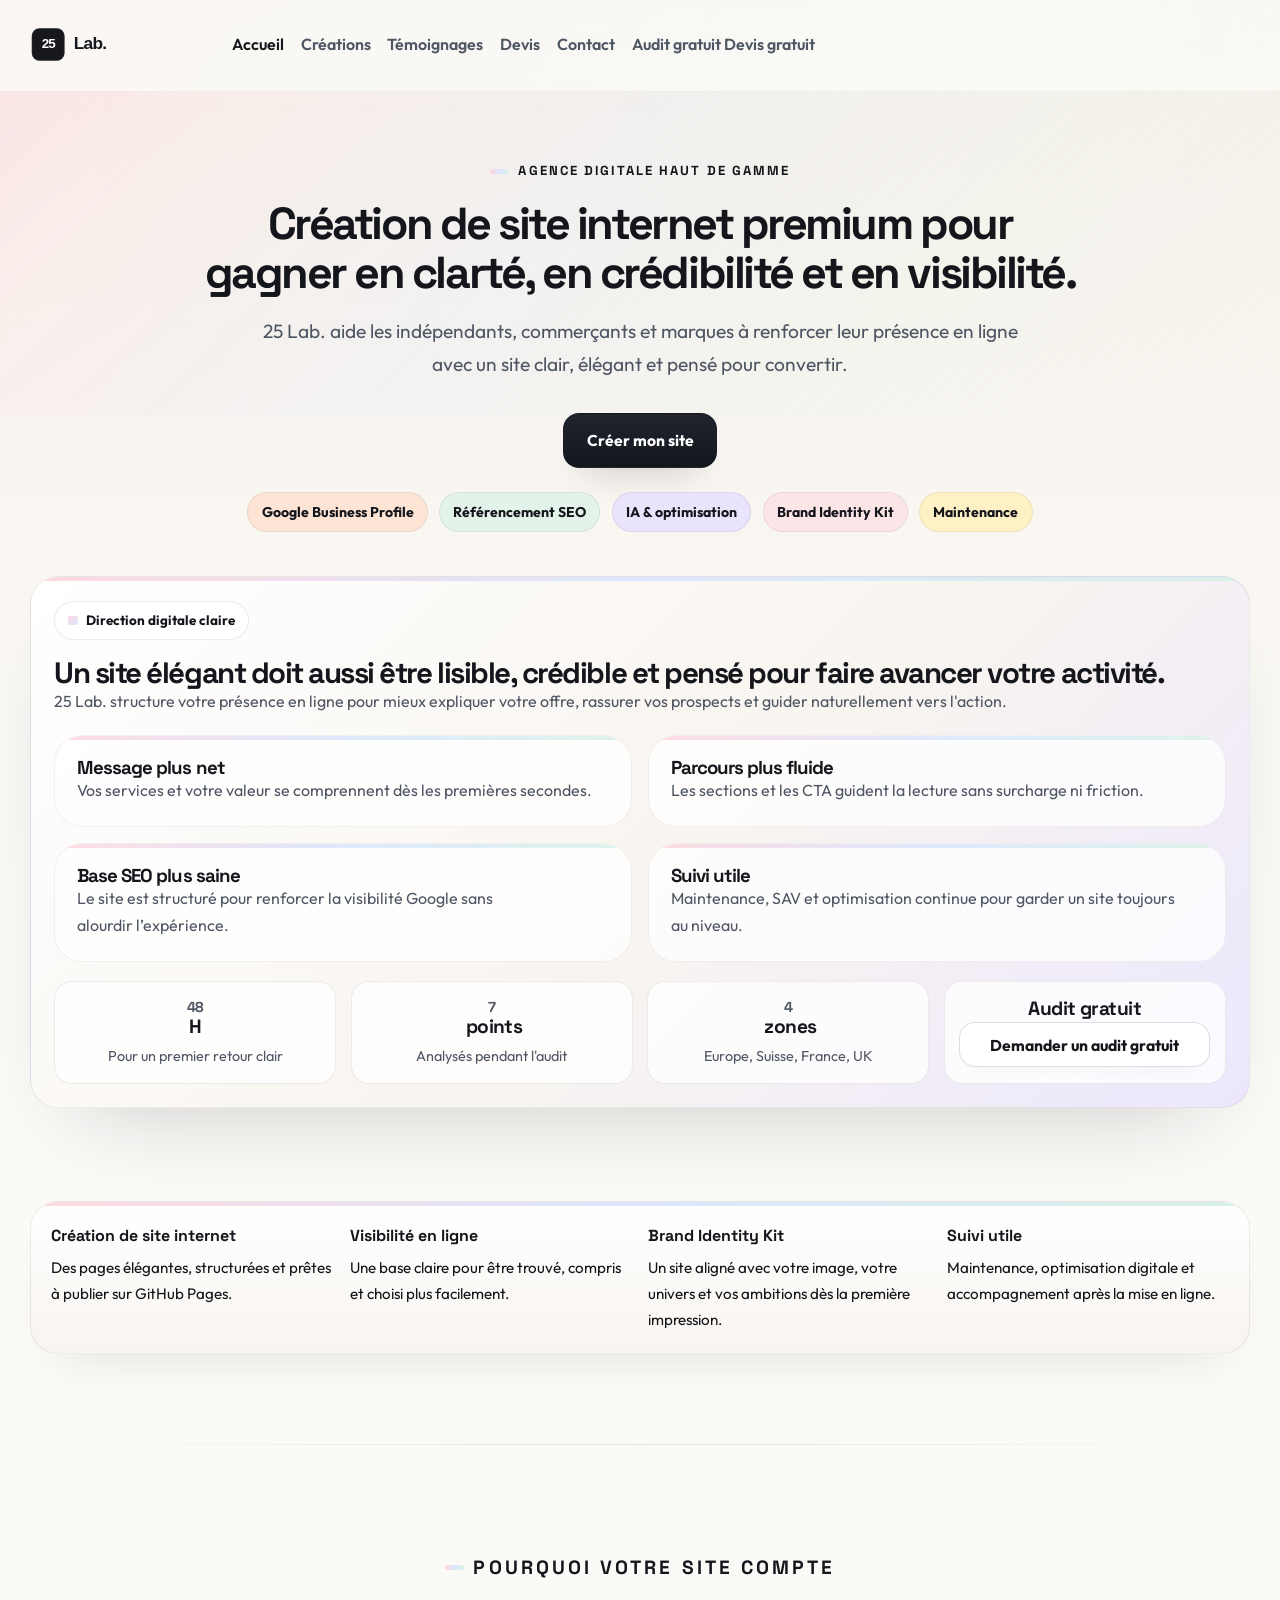
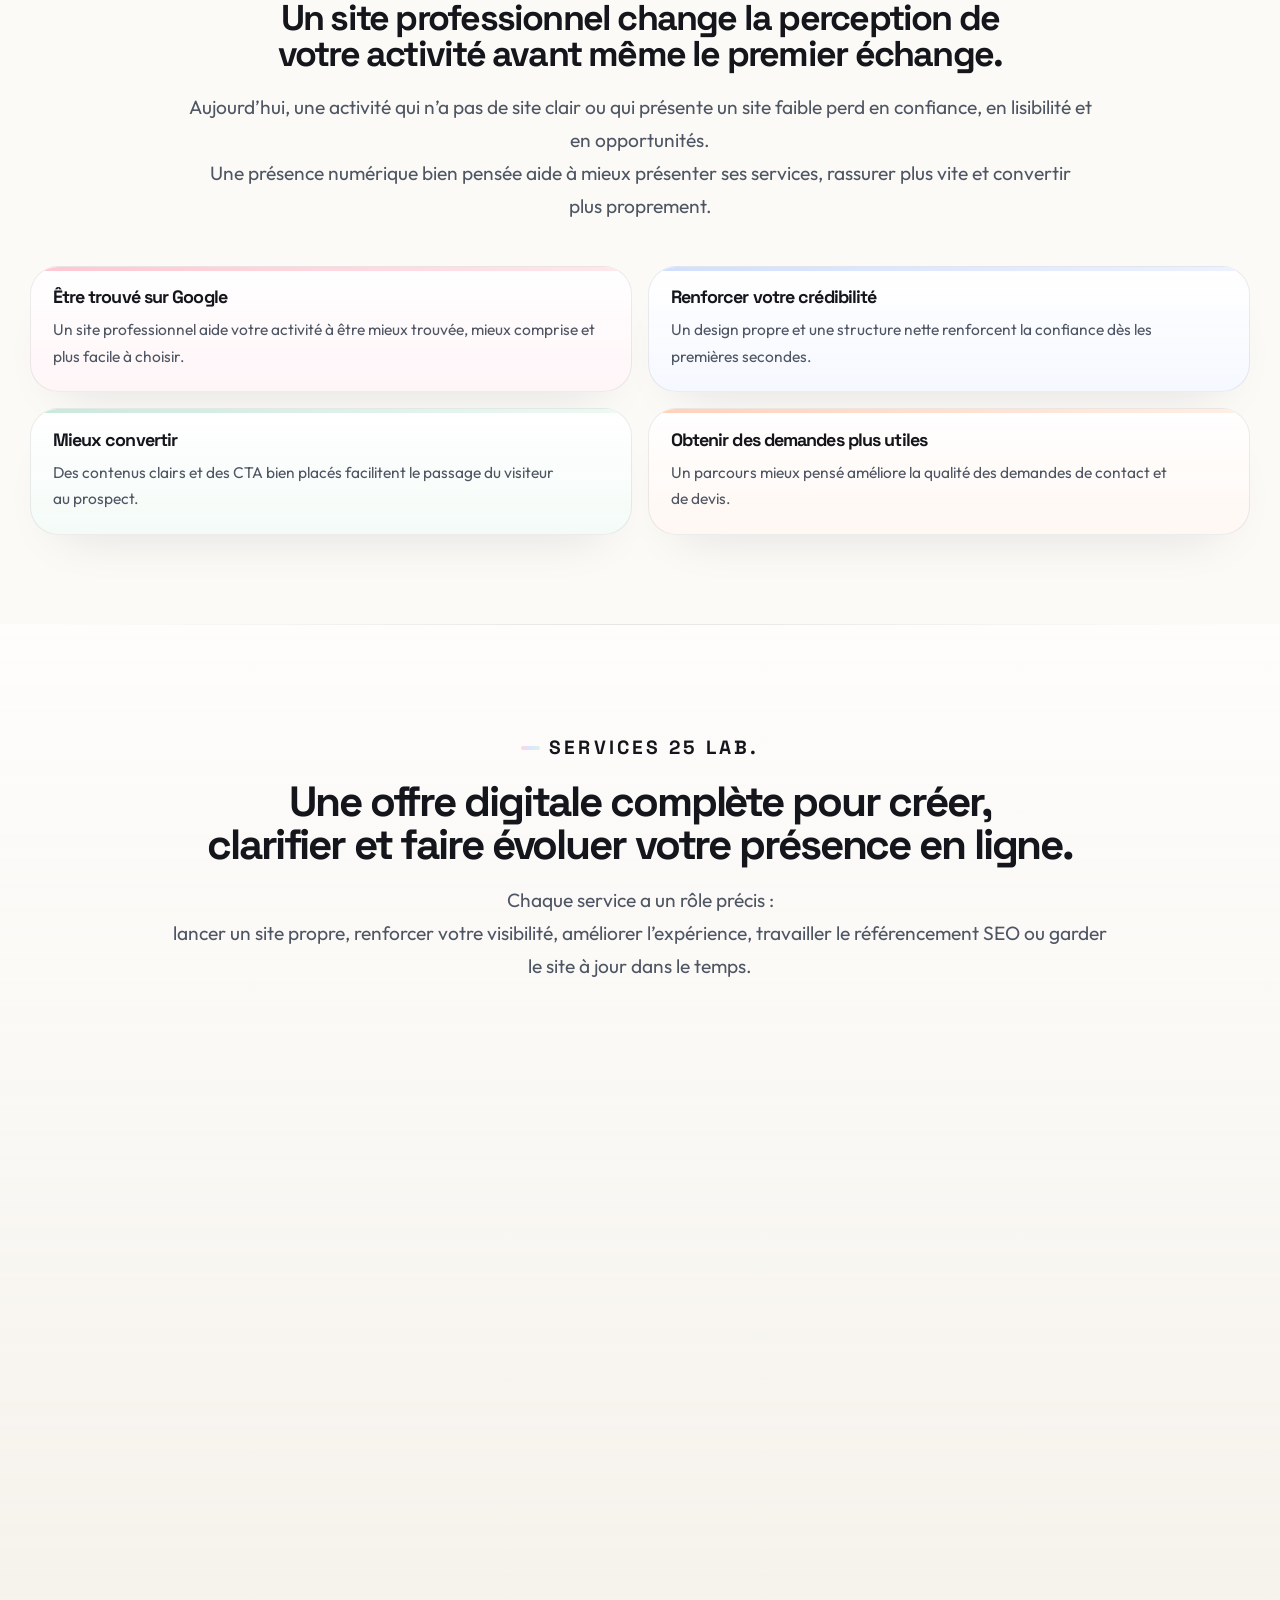
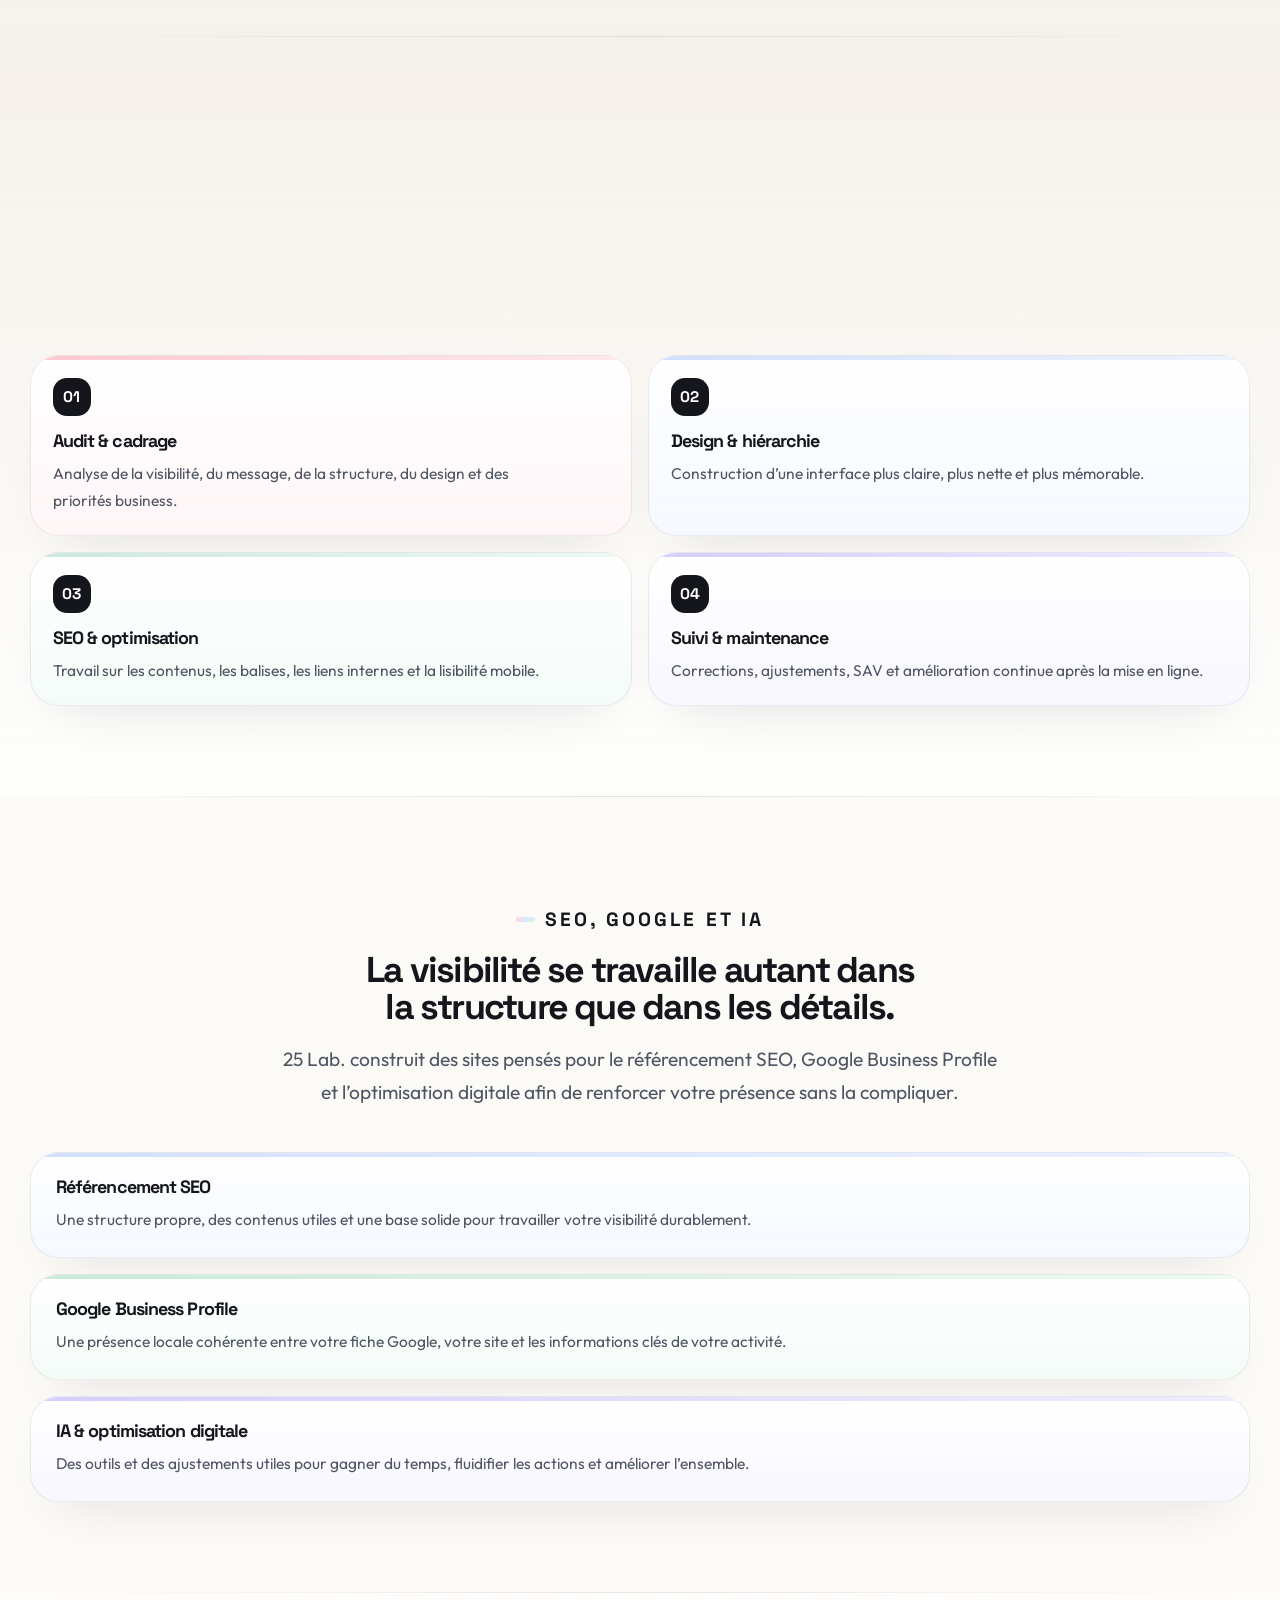
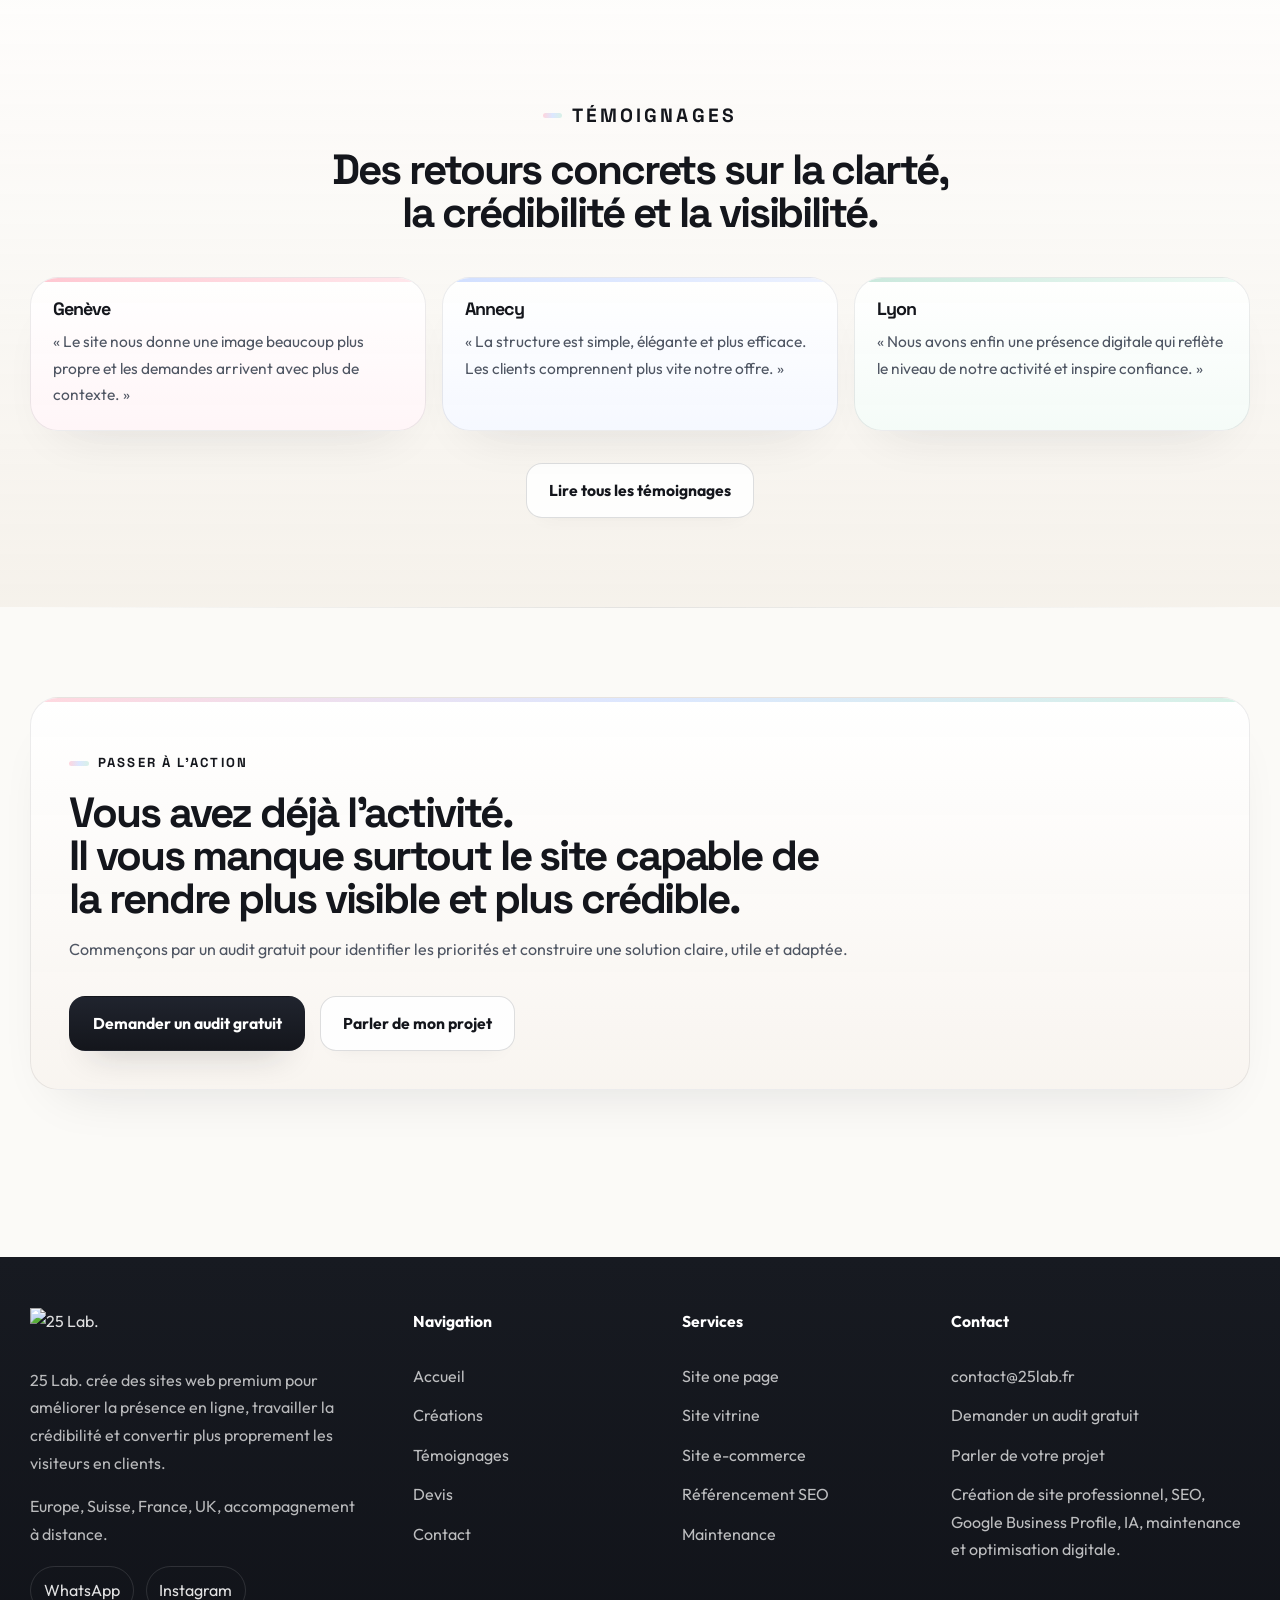
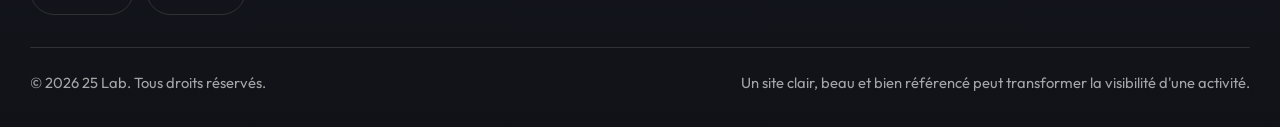
==== commit 805cfd5b: "Update index.html" ====
--- a/index.html
+++ b/index.html
@@ -82,7 +82,10 @@
           <a href="temoignages.html">Témoignages</a>
           <a href="devis.html">Devis</a>
           <a href="contact.html">Contact</a>
-          <a class="btn nav-button nav-button-soft" href="devis.html">Demander un audit gratuit</a>
+          <div class="nav-utilities" role="group" aria-label="Actions rapides">
+            <a class="nav-utility-link" href="devis.html#audit-gratuit">Audit gratuit</a>
+            <a class="nav-utility-link" href="devis.html#formulaire-devis">Devis gratuit</a>
+          </div>
         </nav>
       </div>
     </header>
@@ -93,22 +96,22 @@
           <div class="hero-copy hero-copy--home reveal">
             <p class="eyebrow">Agence digitale haut de gamme</p>
             <h1 class="hero-title-home">
-              Création de site internet premium pour gagner en clarté, en crédibilité et en visibilité.
+              <span class="line-break">Création de site internet premium</span>
+              <span class="line-break">pour gagner en clarté, en crédibilité et en visibilité.</span>
             </h1>
             <p class="lede home-lede">
-              25 Lab. aide les indépendants, commerçants et marques à renforcer leur présence en ligne
-              avec un site clair, élégant et pensé pour convertir.
+              <span class="line-break">25 Lab. aide les indépendants, commerçants et marques à renforcer leur présence en ligne</span>
+              <span class="line-break">avec un site clair, élégant et pensé pour convertir.</span>
             </p>
             <div class="button-row hero-actions">
               <a class="btn btn-primary" href="devis.html">Créer mon site</a>
             </div>
             <div class="pill-row hero-pills" aria-label="Expertises 25 Lab.">
-              <span class="pill pill-pink">Site vitrine</span>
-              <span class="pill pill-blue">Site one page</span>
+              <span class="pill pill-orange">Google Business Profile</span>
               <span class="pill pill-green">Référencement SEO</span>
-              <span class="pill pill-orange">Google Business Profile</span>
+              <span class="pill pill-lilac">IA &amp; optimisation</span>
+              <span class="pill pill-pink">Brand Identity Kit</span>
               <span class="pill pill-yellow">Maintenance</span>
-              <span class="pill pill-lilac">IA &amp; optimisation</span>
             </div>
           </div>
 
@@ -117,7 +120,10 @@
               <span class="hero-kicker">Direction digitale claire</span>
             </div>
             <div class="hero-stage__headline">
-              <h2>Un site élégant doit aussi être lisible, crédible et pensé pour faire avancer votre activité.</h2>
+              <h2>
+                <span class="line-break">Un site élégant doit aussi être lisible,</span>
+                <span class="line-break">crédible et pensé pour faire avancer votre activité.</span>
+              </h2>
               <p class="meta-note">
                 25 Lab. structure votre présence en ligne pour mieux expliquer votre offre, rassurer
                 vos prospects et guider naturellement vers l'action.
@@ -135,7 +141,10 @@
               </article>
               <article class="signal-card">
                 <h3>Base SEO plus saine</h3>
-                <p>Le site est structuré pour renforcer la visibilité Google sans alourdir l'expérience.</p>
+                <p>
+                  <span class="line-break">Le site est structuré pour renforcer la visibilité Google</span>
+                  <span class="line-break">sans alourdir l’expérience.</span>
+                </p>
               </article>
               <article class="signal-card">
                 <h3>Suivi utile</h3>
@@ -173,8 +182,8 @@
               <span>Une base claire pour être trouvé, compris et choisi plus facilement.</span>
             </div>
             <div>
-              <strong>Image de marque</strong>
-              <span>Une présence plus crédible, plus cohérente et plus rassurante pour vos prospects.</span>
+              <strong>Brand Identity Kit</strong>
+              <span>Un site aligné avec votre image, votre univers et vos ambitions dès la première impression.</span>
             </div>
             <div>
               <strong>Suivi utile</strong>
@@ -238,7 +247,7 @@
           <div class="service-grid service-grid--home">
             <article class="service-card service-card--home tone-lilac reveal">
               <h3>Site one page</h3>
-              <p>Pour lancer une présence élégante, aller droit au but et faciliter la prise de contact.</p>
+              <p>Pour lancer une présence élégante, aller à l’essentiel et faciliter la prise de contact.</p>
               <a class="btn-text" href="devis.html">Créer mon site</a>
             </article>
             <article class="service-card service-card--home tone-blue reveal delay-1">
@@ -252,62 +261,21 @@
               <a class="btn-text" href="devis.html">Lancer ma boutique</a>
             </article>
             <article class="service-card service-card--home tone-orange reveal delay-1">
-              <h3>Refonte de site</h3>
-              <p>Pour remettre à niveau un site existant qui ne reflète plus la qualité de votre activité.</p>
-              <a class="btn-text" href="devis.html">Refondre mon site</a>
+              <h3>Brand Identity Kit</h3>
+              <p>Pour construire un site aligné avec votre image, votre univers et vos ambitions.</p>
+              <a class="btn-text" href="devis.html">Définir mon identité</a>
             </article>
             <article class="service-card service-card--home tone-yellow reveal">
               <h3>Référencement SEO</h3>
-              <p>Pour améliorer la visibilité Google avec une base saine, lisible et durable.</p>
+              <p>Pour améliorer votre visibilité avec une structure claire, utile et durable.</p>
               <a class="btn-text" href="creations.html#seo">Booster ma visibilité</a>
             </article>
             <article class="service-card service-card--home tone-pink reveal delay-1">
-              <h3>Google Business Profile</h3>
-              <p>Pour aligner votre site et votre présence locale afin d’inspirer plus de confiance.</p>
-              <a class="btn-text" href="creations.html#google-business-profile">Voir le service</a>
-            </article>
-          </div>
-        </div>
-      </section>
-
-      <section class="section">
-        <div class="container">
-          <div class="section-head center section-head--wide reveal">
-            <p class="eyebrow">Avant / après</p>
-            <h2 class="section-title-wide section-title-wide--tight">
-              La différence entre un site simplement présent et un site qui travaille vraiment pour vous.
-            </h2>
-          </div>
-
-          <div class="comparison-split">
-            <article class="comparison-card tone-orange reveal">
-              <h3>Avant</h3>
-              <ul>
-                <li>Un message flou ou trop générique</li>
-                <li>Des CTA peu visibles ou mal placés</li>
-                <li>Un design qui n’installe pas assez de confiance</li>
-                <li>Une présence Google qui manque de cohérence</li>
-              </ul>
-            </article>
-            <article class="comparison-card tone-blue reveal delay-1">
-              <h3>Après</h3>
-              <ul>
-                <li>Une offre plus claire et plus crédible</li>
-                <li>Des pages pensées pour guider vers l’action</li>
-                <li>Une image plus forte et plus professionnelle</li>
-                <li>Un site mieux aligné avec Google Business Profile</li>
-              </ul>
-            </article>
-          </div>
-
-          <article class="comparison-card comparison-card--summary tone-lilac reveal delay-2">
-            <h3>Ce que cela change concrètement</h3>
-            <p>
-              Le visiteur comprend plus vite qui vous êtes, ce que vous proposez et pourquoi il doit
-              vous contacter. Cette clarté rend la prise de décision plus simple et donne davantage envie
-              de demander un devis ou un audit gratuit.
-            </p>
-          </article>
+              <h3>Maintenance &amp; optimisation</h3>
+              <p>Pour garder un site fluide, actuel et cohérent avec vos ambitions dans la durée.</p>
+              <a class="btn-text" href="creations.html#maintenance">Garder mon site à jour</a>
+            </article>
+          </div>
         </div>
       </section>
 
@@ -353,8 +321,8 @@
             <p class="eyebrow">SEO, Google et IA</p>
             <h2 class="section-title-wide">La visibilité se travaille autant dans la structure que dans les détails.</h2>
             <p class="section-copy-break">
-              25 Lab. construit des sites qui prennent en compte le référencement SEO, Google Business Profile,<br />
-              l’optimisation digitale et certains outils d’IA utiles pour faire progresser votre présence sans la compliquer.
+              25 Lab. construit des sites pensés pour le référencement SEO, Google Business Profile<br />
+              et l’optimisation digitale afin de renforcer votre présence sans la compliquer.
             </p>
           </div>
 
@@ -362,22 +330,19 @@
             <article class="detail-card tone-blue reveal">
               <h3>Référencement SEO</h3>
               <p>
-                Une base propre pour travailler des mots-clés naturels comme création de site internet,
-                site vitrine, site one page, visibilité en ligne ou maintenance site web.
+                Une structure propre, des contenus utiles et une base solide pour travailler votre visibilité durablement.
               </p>
             </article>
             <article class="detail-card tone-green reveal delay-1">
               <h3>Google Business Profile</h3>
               <p>
-                Une fiche locale cohérente avec votre site aide à raconter la même histoire sur Google,
-                sur mobile et dans les résultats locaux.
+                Une présence locale cohérente entre votre fiche Google, votre site et les informations clés de votre activité.
               </p>
             </article>
             <article class="detail-card tone-lilac reveal">
               <h3>IA &amp; optimisation digitale</h3>
               <p>
-                L’IA sert ici à fluidifier certaines tâches, accélérer l’analyse et soutenir une amélioration
-                continue réellement utile.
+                Des outils et des ajustements utiles pour gagner du temps, fluidifier les actions et améliorer l’ensemble.
               </p>
             </article>
           </div>
@@ -443,7 +408,6 @@
             crédibilité et convertir plus proprement les visiteurs en clients.
           </p>
           <p>Europe, Suisse, France, UK, accompagnement à distance.</p>
-          <!-- Remplacez ces liens par vos vraies URLs Instagram et WhatsApp avant publication. -->
           <div class="footer-socials">
             <a href="https://wa.me/000000000000" target="_blank" rel="noreferrer">WhatsApp</a>
             <a href="https://www.instagram.com/25lab" target="_blank" rel="noreferrer">Instagram</a>
@@ -467,7 +431,6 @@
         </div>
         <div class="footer-column">
           <p class="footer-title">Contact</p>
-          <!-- Remplacez cette adresse e-mail avant la mise en ligne. -->
           <a href="mailto:contact@25lab.fr">contact@25lab.fr</a>
           <a href="devis.html">Demander un audit gratuit</a>
           <a href="contact.html">Parler de votre projet</a>
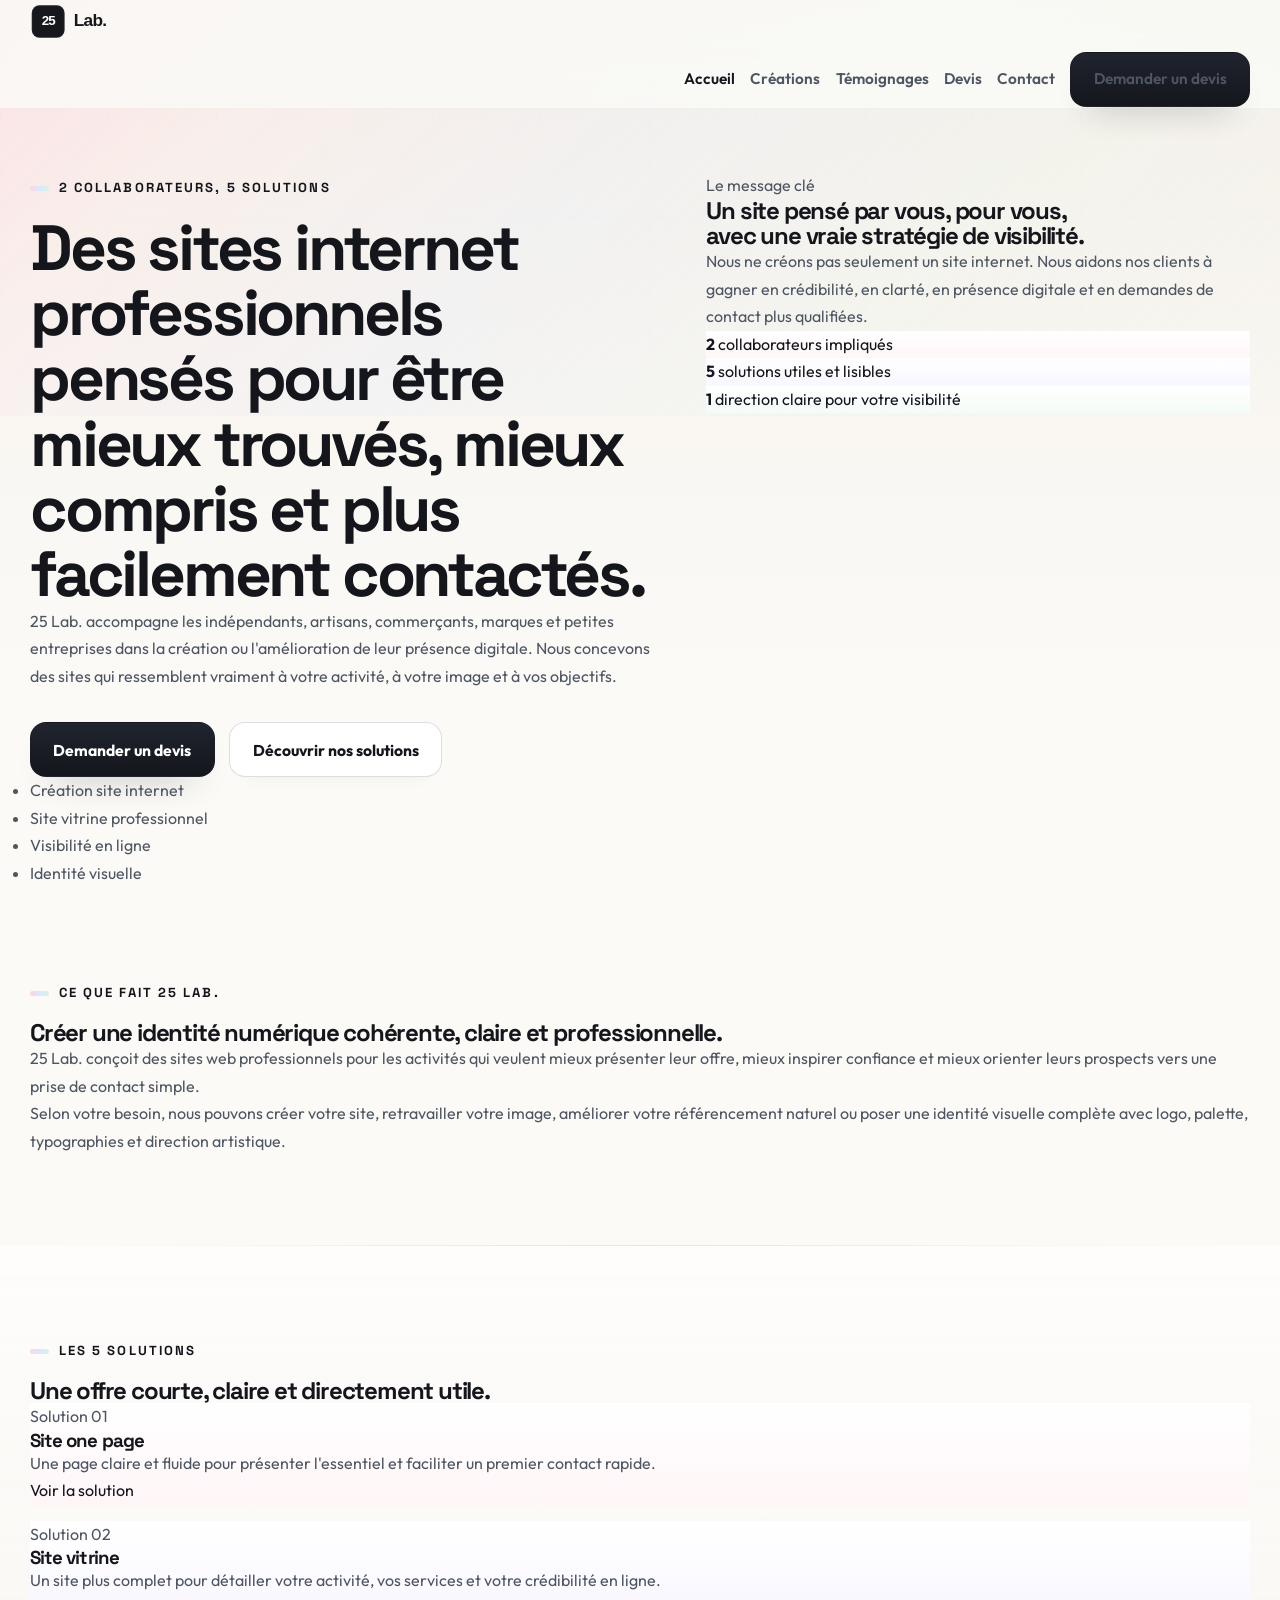
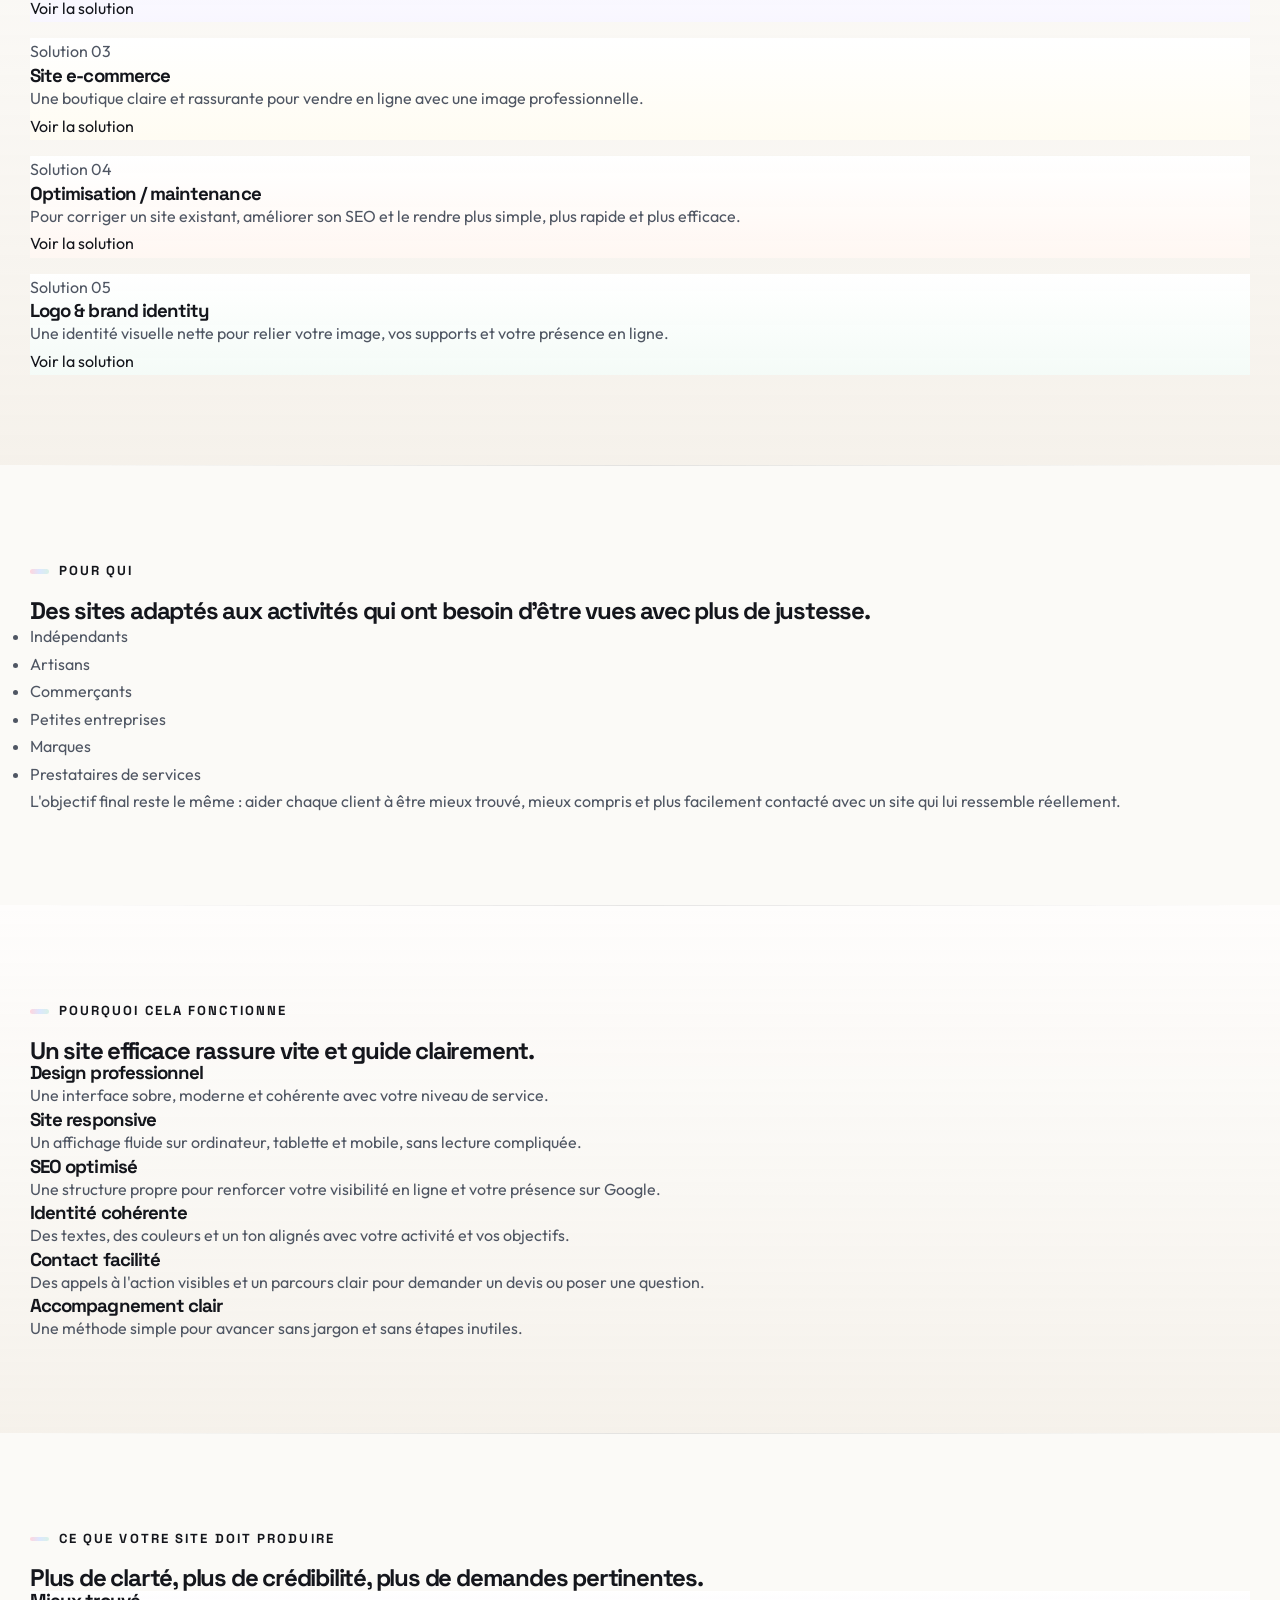
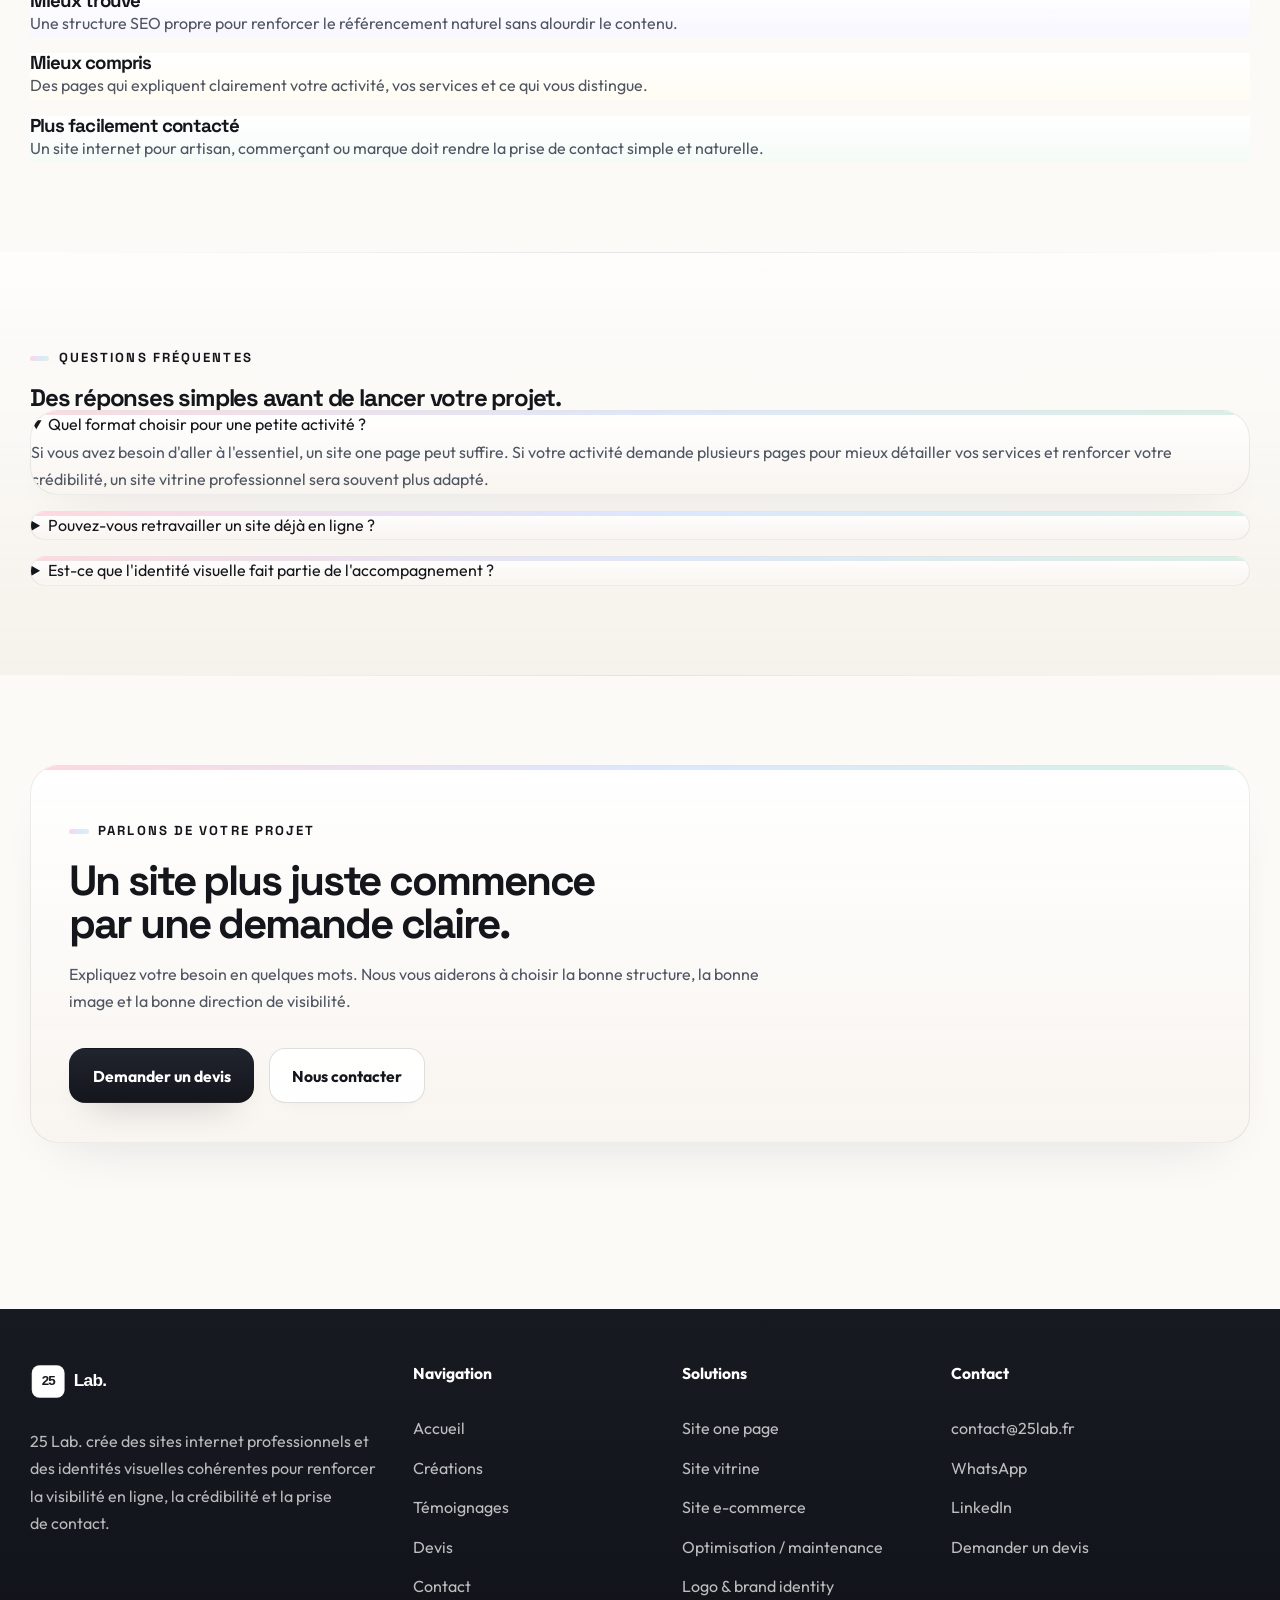
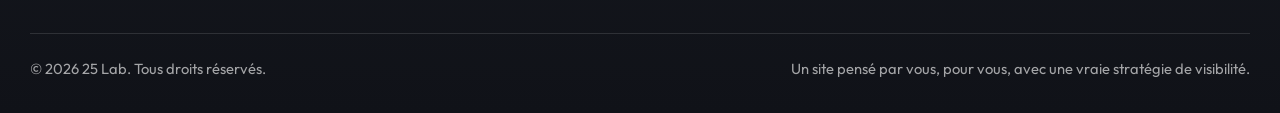
==== commit f425017a: "Update index.html" ====
--- a/index.html
+++ b/index.html
@@ -3,75 +3,156 @@
   <head>
     <meta charset="UTF-8" />
     <meta name="viewport" content="width=device-width, initial-scale=1" />
-    <title>25 Lab. | Agence digitale premium, création de site internet et visibilité en ligne</title>
+    <title>25 Lab. | Création de site internet professionnel et identité visuelle</title>
     <meta
       name="description"
-      content="25 Lab. est une agence digitale premium spécialisée dans la création de site internet, le référencement SEO, Google Business Profile et l'optimisation digitale pour améliorer sa présence en ligne."
-    />
+      content="25 Lab. crée des sites internet professionnels pour les indépendants, artisans, commerçants, marques et petites entreprises qui veulent gagner en visibilité, en crédibilité et en demandes de contact."
+    />
+    <meta
+      name="robots"
+      content="index,follow,max-image-preview:large,max-snippet:-1,max-video-preview:-1"
+    />
+    <meta name="theme-color" content="#171821" />
     <link rel="canonical" href="https://25lab.fr/" />
-    <meta name="theme-color" content="#17181d" />
-    <meta property="og:locale" content="fr_FR" />
-    <meta property="og:type" content="website" />
-    <meta property="og:site_name" content="25 Lab." />
-    <meta property="og:title" content="25 Lab. | Agence digitale premium, création de site internet et visibilité en ligne" />
-    <meta
-      property="og:description"
-      content="Un site clair, beau et bien référencé peut transformer la visibilité d'une activité. 25 Lab. conçoit des sites premium pensés pour rassurer, clarifier et convertir."
-    />
-    <meta property="og:url" content="https://25lab.fr/" />
-    <meta property="og:image" content="https://25lab.fr/og-image.svg" />
-    <meta property="og:image:alt" content="25 Lab. — agence digitale premium" />
-    <meta name="twitter:card" content="summary_large_image" />
-    <meta name="twitter:title" content="25 Lab. | Agence digitale premium, création de site internet et visibilité en ligne" />
-    <meta
-      name="twitter:description"
-      content="25 Lab. crée des sites web professionnels, élégants et pensés pour convertir les visiteurs en clients."
-    />
-    <meta name="twitter:image" content="https://25lab.fr/og-image.svg" />
     <link rel="icon" href="favicon.svg" type="image/svg+xml" />
     <link rel="manifest" href="manifest.json" />
     <link rel="preconnect" href="https://fonts.googleapis.com" />
     <link rel="preconnect" href="https://fonts.gstatic.com" crossorigin="anonymous" />
     <link
-      href="https://fonts.googleapis.com/css2?family=Outfit:wght@400;500;600;700;800&amp;family=Space+Grotesk:wght@500;600;700&amp;display=swap"
+      href="https://fonts.googleapis.com/css2?family=Outfit:wght@400;500;600;700;800&amp;family=Space+Grotesk:wght@500;700&amp;display=swap"
       rel="stylesheet"
     />
+    <meta property="og:locale" content="fr_FR" />
+    <meta property="og:type" content="website" />
+    <meta property="og:site_name" content="25 Lab." />
+    <meta
+      property="og:title"
+      content="25 Lab. | Création de site internet professionnel et identité visuelle"
+    />
+    <meta
+      property="og:description"
+      content="Une agence web française qui crée des sites clairs, professionnels et pensés pour la visibilité en ligne, la crédibilité et les demandes de contact."
+    />
+    <meta property="og:url" content="https://25lab.fr/" />
+    <meta property="og:image" content="https://25lab.fr/og-image.svg" />
+    <meta property="og:image:alt" content="25 Lab., création de site internet professionnel" />
+    <meta property="og:image:width" content="1200" />
+    <meta property="og:image:height" content="630" />
+    <meta name="twitter:card" content="summary_large_image" />
+    <meta
+      name="twitter:title"
+      content="25 Lab. | Création de site internet professionnel et identité visuelle"
+    />
+    <meta
+      name="twitter:description"
+      content="Des sites internet professionnels, une identité cohérente et une vraie stratégie de visibilité."
+    />
+    <meta name="twitter:image" content="https://25lab.fr/og-image.svg" />
+    <meta name="twitter:image:alt" content="25 Lab., agence web française" />
     <link rel="stylesheet" href="style.css" />
     <script type="application/ld+json">
       {
         "@context": "https://schema.org",
-        "@type": "ProfessionalService",
-        "name": "25 Lab.",
-        "url": "https://25lab.fr/",
-        "logo": "https://25lab.fr/logo.svg",
-        "image": "https://25lab.fr/og-image.svg",
-        "description": "Agence digitale spécialisée dans la création de site internet, le référencement SEO, Google Business Profile, la maintenance et l'optimisation digitale.",
-        "email": "contact@25lab.fr",
-        "areaServed": ["Europe", "France", "Switzerland", "United Kingdom"],
-        "serviceType": [
-          "Création de site internet",
-          "Site vitrine",
-          "Site one page",
-          "Site e-commerce",
-          "Audit gratuit",
-          "Référencement SEO",
-          "Google Business Profile",
-          "Maintenance site web",
-          "Optimisation digitale",
-          "IA"
+        "@graph": [
+          {
+            "@type": "ProfessionalService",
+            "@id": "https://25lab.fr/#agency",
+            "name": "25 Lab.",
+            "url": "https://25lab.fr/",
+            "logo": "https://25lab.fr/logo.svg",
+            "image": "https://25lab.fr/og-image.svg",
+            "description": "25 Lab. accompagne les indépendants, artisans, commerçants, marques et petites entreprises dans la création ou l'amélioration de leur présence digitale.",
+            "email": "contact@25lab.fr",
+            "areaServed": {
+              "@type": "Country",
+              "name": "France"
+            },
+            "serviceType": [
+              "Création de site internet",
+              "Site one page",
+              "Site vitrine professionnel",
+              "Site e-commerce",
+              "Optimisation SEO",
+              "Maintenance site internet",
+              "Création logo",
+              "Identité visuelle",
+              "Brand identity",
+              "Refonte site internet"
+            ]
+          },
+          {
+            "@type": "WebSite",
+            "@id": "https://25lab.fr/#website",
+            "url": "https://25lab.fr/",
+            "name": "25 Lab.",
+            "publisher": {
+              "@id": "https://25lab.fr/#agency"
+            },
+            "inLanguage": "fr-FR"
+          },
+          {
+            "@type": "WebPage",
+            "@id": "https://25lab.fr/#webpage",
+            "url": "https://25lab.fr/",
+            "name": "Accueil",
+            "description": "Création de site web, identité visuelle et présence digitale pour indépendants, artisans, commerçants, marques et petites entreprises.",
+            "isPartOf": {
+              "@id": "https://25lab.fr/#website"
+            },
+            "about": {
+              "@id": "https://25lab.fr/#agency"
+            },
+            "inLanguage": "fr-FR"
+          },
+          {
+            "@type": "FAQPage",
+            "@id": "https://25lab.fr/#faq",
+            "mainEntity": [
+              {
+                "@type": "Question",
+                "name": "Quel type de site choisir entre one page et site vitrine ?",
+                "acceptedAnswer": {
+                  "@type": "Answer",
+                  "text": "Un site one page convient aux activités qui veulent aller à l'essentiel sur une seule page. Un site vitrine professionnel convient mieux quand il faut détailler les services, les réalisations, les témoignages et le contact sur plusieurs pages."
+                }
+              },
+              {
+                "@type": "Question",
+                "name": "25 Lab. peut-il refondre un site existant ?",
+                "acceptedAnswer": {
+                  "@type": "Answer",
+                  "text": "Oui. 25 Lab. intervient aussi sur la refonte site internet, l'optimisation SEO, la maintenance site internet et l'amélioration de l'expérience utilisateur quand une base existe déjà mais n'est plus assez claire ou performante."
+                }
+              },
+              {
+                "@type": "Question",
+                "name": "25 Lab. crée-t-il aussi le logo et l'identité visuelle ?",
+                "acceptedAnswer": {
+                  "@type": "Answer",
+                  "text": "Oui. 25 Lab. peut créer le logo, la palette de couleurs, les typographies et la direction artistique pour construire une identité visuelle cohérente et une présence digitale plus professionnelle."
+                }
+              }
+            ]
+          }
         ]
       }
     </script>
   </head>
-  <body class="page-home">
+  <body>
     <a class="skip-link" href="#main-content">Aller au contenu</a>
 
     <header class="site-header">
-      <div class="container nav-bar">
-        <a class="brand" href="index.html" aria-label="25 Lab. — Retour à l'accueil">
+      <div class="container header-inner">
+        <a class="brand" href="index.html" aria-label="25 Lab. - Retour à l'accueil">
           <img src="logo.svg" alt="25 Lab." width="430" height="100" />
         </a>
-        <button class="nav-toggle" type="button" aria-expanded="false" aria-controls="site-nav" aria-label="Ouvrir le menu">
+        <button
+          class="nav-toggle"
+          type="button"
+          aria-expanded="false"
+          aria-controls="site-nav"
+          aria-label="Ouvrir le menu"
+        >
           <span></span>
           <span></span>
           <span></span>
@@ -82,316 +163,237 @@
           <a href="temoignages.html">Témoignages</a>
           <a href="devis.html">Devis</a>
           <a href="contact.html">Contact</a>
-          <div class="nav-utilities" role="group" aria-label="Actions rapides">
-            <a class="nav-utility-link" href="devis.html#audit-gratuit">Audit gratuit</a>
-            <a class="nav-utility-link" href="devis.html#formulaire-devis">Devis gratuit</a>
-          </div>
+          <a class="btn btn-primary btn-small nav-cta" href="devis.html">Demander un devis</a>
         </nav>
       </div>
     </header>
 
     <main id="main-content">
-      <section class="section hero hero--home">
-        <div class="container hero-home">
-          <div class="hero-copy hero-copy--home reveal">
-            <p class="eyebrow">Agence digitale haut de gamme</p>
-            <h1 class="hero-title-home">
-              <span class="line-break">Création de site internet premium</span>
-              <span class="line-break">pour gagner en clarté, en crédibilité et en visibilité.</span>
-            </h1>
-            <p class="lede home-lede">
-              <span class="line-break">25 Lab. aide les indépendants, commerçants et marques à renforcer leur présence en ligne</span>
-              <span class="line-break">avec un site clair, élégant et pensé pour convertir.</span>
+      <section class="hero">
+        <div class="container hero-grid">
+          <div class="hero-copy reveal">
+            <p class="eyebrow">2 collaborateurs, 5 solutions</p>
+            <h1>Des sites internet professionnels pensés pour être mieux trouvés, mieux compris et plus facilement contactés.</h1>
+            <p class="lead">
+              25 Lab. accompagne les indépendants, artisans, commerçants, marques et petites entreprises dans la création ou l'amélioration de leur présence digitale. Nous concevons des sites qui ressemblent vraiment à votre activité, à votre image et à vos objectifs.
             </p>
-            <div class="button-row hero-actions">
-              <a class="btn btn-primary" href="devis.html">Créer mon site</a>
+            <div class="button-row">
+              <a class="btn btn-primary" href="devis.html">Demander un devis</a>
+              <a class="btn btn-secondary" href="#solutions">Découvrir nos solutions</a>
             </div>
-            <div class="pill-row hero-pills" aria-label="Expertises 25 Lab.">
-              <span class="pill pill-orange">Google Business Profile</span>
-              <span class="pill pill-green">Référencement SEO</span>
-              <span class="pill pill-lilac">IA &amp; optimisation</span>
-              <span class="pill pill-pink">Brand Identity Kit</span>
-              <span class="pill pill-yellow">Maintenance</span>
+            <ul class="chip-list" aria-label="Bénéfices clés">
+              <li>Création site internet</li>
+              <li>Site vitrine professionnel</li>
+              <li>Visibilité en ligne</li>
+              <li>Identité visuelle</li>
+            </ul>
+          </div>
+
+          <aside class="hero-panel reveal">
+            <p class="panel-label">Le message clé</p>
+            <h2>Un site pensé par vous, pour vous, avec une vraie stratégie de visibilité.</h2>
+            <p>
+              Nous ne créons pas seulement un site internet. Nous aidons nos clients à gagner en crédibilité, en clarté, en présence digitale et en demandes de contact plus qualifiées.
+            </p>
+            <div class="hero-metrics">
+              <article class="mini-card tone-pink">
+                <strong>2</strong>
+                <span>collaborateurs impliqués</span>
+              </article>
+              <article class="mini-card tone-lilac">
+                <strong>5</strong>
+                <span>solutions utiles et lisibles</span>
+              </article>
+              <article class="mini-card tone-green">
+                <strong>1</strong>
+                <span>direction claire pour votre visibilité</span>
+              </article>
             </div>
-          </div>
-
-          <aside class="hero-stage hero-stage--soft reveal delay-1" aria-label="Direction digitale claire">
-            <div class="hero-stage__top">
-              <span class="hero-kicker">Direction digitale claire</span>
-            </div>
-            <div class="hero-stage__headline">
-              <h2>
-                <span class="line-break">Un site élégant doit aussi être lisible,</span>
-                <span class="line-break">crédible et pensé pour faire avancer votre activité.</span>
-              </h2>
-              <p class="meta-note">
-                25 Lab. structure votre présence en ligne pour mieux expliquer votre offre, rassurer
-                vos prospects et guider naturellement vers l'action.
+          </aside>
+        </div>
+      </section>
+
+      <section class="section">
+        <div class="container section-grid">
+          <div class="section-intro reveal">
+            <p class="eyebrow">Ce que fait 25 Lab.</p>
+            <h2>Créer une identité numérique cohérente, claire et professionnelle.</h2>
+          </div>
+          <div class="split-copy reveal">
+            <p>
+              25 Lab. conçoit des sites web professionnels pour les activités qui veulent mieux présenter leur offre, mieux inspirer confiance et mieux orienter leurs prospects vers une prise de contact simple.
+            </p>
+            <p>
+              Selon votre besoin, nous pouvons créer votre site, retravailler votre image, améliorer votre référencement naturel ou poser une identité visuelle complète avec logo, palette, typographies et direction artistique.
+            </p>
+          </div>
+        </div>
+      </section>
+
+      <section class="section section-soft" id="solutions">
+        <div class="container">
+          <div class="section-intro reveal">
+            <p class="eyebrow">Les 5 solutions</p>
+            <h2>Une offre courte, claire et directement utile.</h2>
+          </div>
+          <div class="card-grid card-grid-5">
+            <article class="info-card tone-pink reveal">
+              <p class="card-kicker">Solution 01</p>
+              <h3>Site one page</h3>
+              <p>Une page claire et fluide pour présenter l'essentiel et faciliter un premier contact rapide.</p>
+              <a class="text-link" href="creations.html#site-one-page">Voir la solution</a>
+            </article>
+            <article class="info-card tone-lilac reveal">
+              <p class="card-kicker">Solution 02</p>
+              <h3>Site vitrine</h3>
+              <p>Un site plus complet pour détailler votre activité, vos services et votre crédibilité en ligne.</p>
+              <a class="text-link" href="creations.html#site-vitrine">Voir la solution</a>
+            </article>
+            <article class="info-card tone-yellow reveal">
+              <p class="card-kicker">Solution 03</p>
+              <h3>Site e-commerce</h3>
+              <p>Une boutique claire et rassurante pour vendre en ligne avec une image professionnelle.</p>
+              <a class="text-link" href="creations.html#site-e-commerce">Voir la solution</a>
+            </article>
+            <article class="info-card tone-orange reveal">
+              <p class="card-kicker">Solution 04</p>
+              <h3>Optimisation / maintenance</h3>
+              <p>Pour corriger un site existant, améliorer son SEO et le rendre plus simple, plus rapide et plus efficace.</p>
+              <a class="text-link" href="creations.html#optimisation-maintenance">Voir la solution</a>
+            </article>
+            <article class="info-card tone-green reveal">
+              <p class="card-kicker">Solution 05</p>
+              <h3>Logo &amp; brand identity</h3>
+              <p>Une identité visuelle nette pour relier votre image, vos supports et votre présence en ligne.</p>
+              <a class="text-link" href="creations.html#logo-brand-identity">Voir la solution</a>
+            </article>
+          </div>
+        </div>
+      </section>
+
+      <section class="section">
+        <div class="container section-grid section-grid-tight">
+          <div class="section-intro reveal">
+            <p class="eyebrow">Pour qui</p>
+            <h2>Des sites adaptés aux activités qui ont besoin d'être vues avec plus de justesse.</h2>
+          </div>
+          <div class="audience-panel reveal">
+            <ul class="chip-list chip-list-wide" aria-label="Public concerné">
+              <li>Indépendants</li>
+              <li>Artisans</li>
+              <li>Commerçants</li>
+              <li>Petites entreprises</li>
+              <li>Marques</li>
+              <li>Prestataires de services</li>
+            </ul>
+            <p>
+              L'objectif final reste le même : aider chaque client à être mieux trouvé, mieux compris et plus facilement contacté avec un site qui lui ressemble réellement.
+            </p>
+          </div>
+        </div>
+      </section>
+
+      <section class="section section-soft">
+        <div class="container">
+          <div class="section-intro reveal">
+            <p class="eyebrow">Pourquoi cela fonctionne</p>
+            <h2>Un site efficace rassure vite et guide clairement.</h2>
+          </div>
+          <div class="feature-grid">
+            <article class="feature-card reveal">
+              <h3>Design professionnel</h3>
+              <p>Une interface sobre, moderne et cohérente avec votre niveau de service.</p>
+            </article>
+            <article class="feature-card reveal">
+              <h3>Site responsive</h3>
+              <p>Un affichage fluide sur ordinateur, tablette et mobile, sans lecture compliquée.</p>
+            </article>
+            <article class="feature-card reveal">
+              <h3>SEO optimisé</h3>
+              <p>Une structure propre pour renforcer votre visibilité en ligne et votre présence sur Google.</p>
+            </article>
+            <article class="feature-card reveal">
+              <h3>Identité cohérente</h3>
+              <p>Des textes, des couleurs et un ton alignés avec votre activité et vos objectifs.</p>
+            </article>
+            <article class="feature-card reveal">
+              <h3>Contact facilité</h3>
+              <p>Des appels à l'action visibles et un parcours clair pour demander un devis ou poser une question.</p>
+            </article>
+            <article class="feature-card reveal">
+              <h3>Accompagnement clair</h3>
+              <p>Une méthode simple pour avancer sans jargon et sans étapes inutiles.</p>
+            </article>
+          </div>
+        </div>
+      </section>
+
+      <section class="section">
+        <div class="container">
+          <div class="section-intro reveal">
+            <p class="eyebrow">Ce que votre site doit produire</p>
+            <h2>Plus de clarté, plus de crédibilité, plus de demandes pertinentes.</h2>
+          </div>
+          <div class="card-grid card-grid-3">
+            <article class="info-card tone-lilac reveal">
+              <h3>Mieux trouvé</h3>
+              <p>Une structure SEO propre pour renforcer le référencement naturel sans alourdir le contenu.</p>
+            </article>
+            <article class="info-card tone-yellow reveal">
+              <h3>Mieux compris</h3>
+              <p>Des pages qui expliquent clairement votre activité, vos services et ce qui vous distingue.</p>
+            </article>
+            <article class="info-card tone-green reveal">
+              <h3>Plus facilement contacté</h3>
+              <p>Un site internet pour artisan, commerçant ou marque doit rendre la prise de contact simple et naturelle.</p>
+            </article>
+          </div>
+        </div>
+      </section>
+
+      <section class="section section-soft">
+        <div class="container">
+          <div class="section-intro reveal">
+            <p class="eyebrow">Questions fréquentes</p>
+            <h2>Des réponses simples avant de lancer votre projet.</h2>
+          </div>
+          <div class="faq-list reveal">
+            <details class="faq-item" open>
+              <summary>Quel format choisir pour une petite activité ?</summary>
+              <p>
+                Si vous avez besoin d'aller à l'essentiel, un site one page peut suffire. Si votre activité demande plusieurs pages pour mieux détailler vos services et renforcer votre crédibilité, un site vitrine professionnel sera souvent plus adapté.
+              </p>
+            </details>
+            <details class="faq-item">
+              <summary>Pouvez-vous retravailler un site déjà en ligne ?</summary>
+              <p>
+                Oui. Nous pouvons intervenir sur une refonte site internet, l'optimisation SEO, la maintenance site internet, la lisibilité, la vitesse et l'organisation générale du contenu.
+              </p>
+            </details>
+            <details class="faq-item">
+              <summary>Est-ce que l'identité visuelle fait partie de l'accompagnement ?</summary>
+              <p>
+                Oui. 25 Lab. peut aussi créer votre logo, votre palette de couleurs, vos typographies et une brand identity cohérente avec votre présence digitale.
+              </p>
+            </details>
+          </div>
+        </div>
+      </section>
+
+      <section class="section">
+        <div class="container">
+          <div class="cta-banner reveal">
+            <div>
+              <p class="eyebrow">Parlons de votre projet</p>
+              <h2>Un site plus juste commence par une demande claire.</h2>
+              <p>
+                Expliquez votre besoin en quelques mots. Nous vous aiderons à choisir la bonne structure, la bonne image et la bonne direction de visibilité.
               </p>
             </div>
-
-            <div class="hero-stage__grid hero-stage__grid--home">
-              <article class="signal-card">
-                <h3>Message plus net</h3>
-                <p>Vos services et votre valeur se comprennent dès les premières secondes.</p>
-              </article>
-              <article class="signal-card">
-                <h3>Parcours plus fluide</h3>
-                <p>Les sections et les CTA guident la lecture sans surcharge ni friction.</p>
-              </article>
-              <article class="signal-card">
-                <h3>Base SEO plus saine</h3>
-                <p>
-                  <span class="line-break">Le site est structuré pour renforcer la visibilité Google</span>
-                  <span class="line-break">sans alourdir l’expérience.</span>
-                </p>
-              </article>
-              <article class="signal-card">
-                <h3>Suivi utile</h3>
-                <p>Maintenance, SAV et optimisation continue pour garder un site toujours au niveau.</p>
-              </article>
+            <div class="button-row">
+              <a class="btn btn-primary" href="devis.html">Demander un devis</a>
+              <a class="btn btn-secondary" href="contact.html">Nous contacter</a>
             </div>
-
-            <div class="hero-stage__meta hero-stage__meta--home">
-              <div class="mini-metric">
-                <strong><span data-counter="48">48</span>H</strong>
-                <span>Pour un premier retour clair</span>
-              </div>
-              <div class="mini-metric">
-                <strong><span data-counter="7">7</span>&nbsp;points</strong>
-                <span>Analysés pendant l'audit</span>
-              </div>
-              <div class="mini-metric">
-                <strong><span data-counter="4">4</span>&nbsp;zones</strong>
-                <span>Europe, Suisse, France, UK</span>
-              </div>
-              <div class="mini-metric mini-metric--cta">
-                <strong>Audit gratuit</strong>
-                <a class="btn btn-secondary btn-quiet" href="devis.html">Demander un audit gratuit</a>
-              </div>
-            </div>
-          </aside>
-
-          <div class="trust-band trust-band--home reveal delay-2">
-            <div>
-              <strong>Création de site internet</strong>
-              <span>Des pages élégantes, structurées et prêtes à publier sur GitHub Pages.</span>
-            </div>
-            <div>
-              <strong>Visibilité en ligne</strong>
-              <span>Une base claire pour être trouvé, compris et choisi plus facilement.</span>
-            </div>
-            <div>
-              <strong>Brand Identity Kit</strong>
-              <span>Un site aligné avec votre image, votre univers et vos ambitions dès la première impression.</span>
-            </div>
-            <div>
-              <strong>Suivi utile</strong>
-              <span>Maintenance, optimisation digitale et accompagnement après la mise en ligne.</span>
-            </div>
-          </div>
-        </div>
-      </section>
-
-      <section class="section">
-        <div class="container">
-          <div class="section-head center section-head--wide reveal">
-            <p class="eyebrow">Pourquoi votre site compte</p>
-            <h2 class="section-title-wide">
-              Un site professionnel change la perception de votre activité avant même le premier échange.
-            </h2>
-            <p class="section-copy-break">
-              Aujourd’hui, une activité qui n’a pas de site clair ou qui présente un site faible perd
-              en confiance, en lisibilité et en opportunités.<br />
-              Une présence numérique bien pensée aide à mieux présenter ses services, rassurer plus vite
-              et convertir plus proprement.
-            </p>
-          </div>
-
-          <div class="proof-grid proof-grid--home">
-            <article class="card tone-pink reveal">
-              <h3>Être trouvé sur Google</h3>
-              <p>Un site professionnel aide votre activité à être mieux trouvée, mieux comprise et plus facile à choisir.</p>
-            </article>
-            <article class="card tone-blue reveal delay-1">
-              <h3>Renforcer votre crédibilité</h3>
-              <p>Un design propre et une structure nette renforcent la confiance dès les premières secondes.</p>
-            </article>
-            <article class="card tone-green reveal">
-              <h3>Mieux convertir</h3>
-              <p>Des contenus clairs et des CTA bien placés facilitent le passage du visiteur au prospect.</p>
-            </article>
-            <article class="card tone-orange reveal delay-1">
-              <h3>Obtenir des demandes plus utiles</h3>
-              <p>Un parcours mieux pensé améliore la qualité des demandes de contact et de devis.</p>
-            </article>
-          </div>
-        </div>
-      </section>
-
-      <section class="section section-soft">
-        <div class="container">
-          <div class="section-head center section-head--wide reveal">
-            <p class="eyebrow">Services 25 Lab.</p>
-            <h2>
-              Une offre digitale complète pour créer,<br />
-              clarifier et faire évoluer votre présence en ligne.
-            </h2>
-            <p class="section-copy-break">
-              Chaque service a un rôle précis :<br />
-              lancer un site propre, renforcer votre visibilité, améliorer l’expérience, travailler le
-              référencement SEO ou garder le site à jour dans le temps.
-            </p>
-          </div>
-
-          <div class="service-grid service-grid--home">
-            <article class="service-card service-card--home tone-lilac reveal">
-              <h3>Site one page</h3>
-              <p>Pour lancer une présence élégante, aller à l’essentiel et faciliter la prise de contact.</p>
-              <a class="btn-text" href="devis.html">Créer mon site</a>
-            </article>
-            <article class="service-card service-card--home tone-blue reveal delay-1">
-              <h3>Site vitrine</h3>
-              <p>Pour présenter votre activité avec plus de profondeur, de crédibilité et de clarté.</p>
-              <a class="btn-text" href="devis.html">Créer mon site vitrine</a>
-            </article>
-            <article class="service-card service-card--home tone-green reveal">
-              <h3>Site e-commerce</h3>
-              <p>Pour vendre en ligne avec une boutique plus nette, plus rassurante et plus simple à faire évoluer.</p>
-              <a class="btn-text" href="devis.html">Lancer ma boutique</a>
-            </article>
-            <article class="service-card service-card--home tone-orange reveal delay-1">
-              <h3>Brand Identity Kit</h3>
-              <p>Pour construire un site aligné avec votre image, votre univers et vos ambitions.</p>
-              <a class="btn-text" href="devis.html">Définir mon identité</a>
-            </article>
-            <article class="service-card service-card--home tone-yellow reveal">
-              <h3>Référencement SEO</h3>
-              <p>Pour améliorer votre visibilité avec une structure claire, utile et durable.</p>
-              <a class="btn-text" href="creations.html#seo">Booster ma visibilité</a>
-            </article>
-            <article class="service-card service-card--home tone-pink reveal delay-1">
-              <h3>Maintenance &amp; optimisation</h3>
-              <p>Pour garder un site fluide, actuel et cohérent avec vos ambitions dans la durée.</p>
-              <a class="btn-text" href="creations.html#maintenance">Garder mon site à jour</a>
-            </article>
-          </div>
-        </div>
-      </section>
-
-      <section class="section section-deep">
-        <div class="container">
-          <div class="section-head center section-head--wide reveal">
-            <p class="eyebrow">Méthode</p>
-            <h2 class="section-title-wide">Une méthode simple, haut de gamme et orientée résultat.</h2>
-            <p class="section-copy-break">
-              Nous avançons par étapes claires pour construire un site premium,<br />
-              cohérent avec votre image, vos objectifs et votre niveau de maturité digitale.
-            </p>
-          </div>
-
-          <div class="method-grid method-grid--home">
-            <article class="method-card tone-pink reveal">
-              <strong>01</strong>
-              <h3>Audit &amp; cadrage</h3>
-              <p>Analyse de la visibilité, du message, de la structure, du design et des priorités business.</p>
-            </article>
-            <article class="method-card tone-blue reveal delay-1">
-              <strong>02</strong>
-              <h3>Design &amp; hiérarchie</h3>
-              <p>Construction d’une interface plus claire, plus nette et plus mémorable.</p>
-            </article>
-            <article class="method-card tone-green reveal">
-              <strong>03</strong>
-              <h3>SEO &amp; optimisation</h3>
-              <p>Travail sur les contenus, les balises, les liens internes et la lisibilité mobile.</p>
-            </article>
-            <article class="method-card tone-lilac reveal delay-1">
-              <strong>04</strong>
-              <h3>Suivi &amp; maintenance</h3>
-              <p>Corrections, ajustements, SAV et amélioration continue après la mise en ligne.</p>
-            </article>
-          </div>
-        </div>
-      </section>
-
-      <section class="section">
-        <div class="container">
-          <div class="section-head center section-head--wide reveal">
-            <p class="eyebrow">SEO, Google et IA</p>
-            <h2 class="section-title-wide">La visibilité se travaille autant dans la structure que dans les détails.</h2>
-            <p class="section-copy-break">
-              25 Lab. construit des sites pensés pour le référencement SEO, Google Business Profile<br />
-              et l’optimisation digitale afin de renforcer votre présence sans la compliquer.
-            </p>
-          </div>
-
-          <div class="service-detail-grid service-detail-grid--stack">
-            <article class="detail-card tone-blue reveal">
-              <h3>Référencement SEO</h3>
-              <p>
-                Une structure propre, des contenus utiles et une base solide pour travailler votre visibilité durablement.
-              </p>
-            </article>
-            <article class="detail-card tone-green reveal delay-1">
-              <h3>Google Business Profile</h3>
-              <p>
-                Une présence locale cohérente entre votre fiche Google, votre site et les informations clés de votre activité.
-              </p>
-            </article>
-            <article class="detail-card tone-lilac reveal">
-              <h3>IA &amp; optimisation digitale</h3>
-              <p>
-                Des outils et des ajustements utiles pour gagner du temps, fluidifier les actions et améliorer l’ensemble.
-              </p>
-            </article>
-          </div>
-        </div>
-      </section>
-
-      <section class="section section-soft">
-        <div class="container">
-          <div class="section-head center reveal">
-            <p class="eyebrow">Témoignages</p>
-            <h2>
-              Des retours concrets sur la clarté,<br />
-              la crédibilité et la visibilité.
-            </h2>
-          </div>
-          <div class="quote-grid">
-            <article class="quote-card tone-pink reveal">
-              <h3>Genève</h3>
-              <p>« Le site nous donne une image beaucoup plus propre et les demandes arrivent avec plus de contexte. »</p>
-            </article>
-            <article class="quote-card tone-blue reveal delay-1">
-              <h3>Annecy</h3>
-              <p>« La structure est simple, élégante et plus efficace. Les clients comprennent plus vite notre offre. »</p>
-            </article>
-            <article class="quote-card tone-green reveal">
-              <h3>Lyon</h3>
-              <p>« Nous avons enfin une présence digitale qui reflète le niveau de notre activité et inspire confiance. »</p>
-            </article>
-          </div>
-          <div class="button-row" style="justify-content: center;">
-            <a class="btn btn-secondary" href="temoignages.html">Lire tous les témoignages</a>
-          </div>
-        </div>
-      </section>
-
-      <section class="section">
-        <div class="container cta-banner reveal">
-          <p class="eyebrow">Passer à l’action</p>
-          <h2>
-            Vous avez déjà l’activité.<br />
-            Il vous manque surtout le site capable de la rendre plus visible et plus crédible.
-          </h2>
-          <p>
-            Commençons par un audit gratuit pour identifier les priorités et construire une solution
-            claire, utile et adaptée.
-          </p>
-          <div class="button-row">
-            <a class="btn btn-primary" href="devis.html">Demander un audit gratuit</a>
-            <a class="btn btn-secondary" href="contact.html">Parler de mon projet</a>
           </div>
         </div>
       </section>
@@ -400,18 +402,12 @@
     <footer class="site-footer">
       <div class="container footer-grid">
         <div class="footer-brand">
-          <a class="brand" href="index.html" aria-label="25 Lab. — Retour à l'accueil">
+          <a class="brand brand-footer" href="index.html" aria-label="25 Lab. - Retour à l'accueil">
             <img src="logo-light.svg" alt="25 Lab." width="430" height="100" />
           </a>
           <p>
-            25 Lab. crée des sites web premium pour améliorer la présence en ligne, travailler la
-            crédibilité et convertir plus proprement les visiteurs en clients.
+            25 Lab. crée des sites internet professionnels et des identités visuelles cohérentes pour renforcer la visibilité en ligne, la crédibilité et la prise de contact.
           </p>
-          <p>Europe, Suisse, France, UK, accompagnement à distance.</p>
-          <div class="footer-socials">
-            <a href="https://wa.me/000000000000" target="_blank" rel="noreferrer">WhatsApp</a>
-            <a href="https://www.instagram.com/25lab" target="_blank" rel="noreferrer">Instagram</a>
-          </div>
         </div>
         <div class="footer-column">
           <p class="footer-title">Navigation</p>
@@ -422,24 +418,24 @@
           <a href="contact.html">Contact</a>
         </div>
         <div class="footer-column">
-          <p class="footer-title">Services</p>
-          <a href="creations.html#one-page">Site one page</a>
+          <p class="footer-title">Solutions</p>
+          <a href="creations.html#site-one-page">Site one page</a>
           <a href="creations.html#site-vitrine">Site vitrine</a>
-          <a href="creations.html#e-commerce">Site e-commerce</a>
-          <a href="creations.html#seo">Référencement SEO</a>
-          <a href="creations.html#maintenance">Maintenance</a>
+          <a href="creations.html#site-e-commerce">Site e-commerce</a>
+          <a href="creations.html#optimisation-maintenance">Optimisation / maintenance</a>
+          <a href="creations.html#logo-brand-identity">Logo &amp; brand identity</a>
         </div>
         <div class="footer-column">
           <p class="footer-title">Contact</p>
           <a href="mailto:contact@25lab.fr">contact@25lab.fr</a>
-          <a href="devis.html">Demander un audit gratuit</a>
-          <a href="contact.html">Parler de votre projet</a>
-          <span>Création de site professionnel, SEO, Google Business Profile, IA, maintenance et optimisation digitale.</span>
+          <a href="https://wa.me/330000000000" target="_blank" rel="noreferrer">WhatsApp</a>
+          <a href="https://www.linkedin.com/" target="_blank" rel="noreferrer">LinkedIn</a>
+          <a href="devis.html">Demander un devis</a>
         </div>
       </div>
       <div class="container footer-bottom">
         <p>&copy; <span data-current-year></span> 25 Lab. Tous droits réservés.</p>
-        <p>Un site clair, beau et bien référencé peut transformer la visibilité d'une activité.</p>
+        <p>Un site pensé par vous, pour vous, avec une vraie stratégie de visibilité.</p>
       </div>
     </footer>
 
--- a/style.css
+++ b/style.css
@@ -412,13 +412,14 @@
   display: flex;
   align-items: center;
   justify-content: flex-end;
-  gap: 1rem;
+  gap: 0.95rem;
   margin-left: auto;
 }
 
 .site-nav a {
   position: relative;
   color: var(--ink-soft);
+  font-size: 0.96rem;
   font-weight: 600;
   transition: color 0.2s ease;
 }
@@ -430,7 +431,8 @@
 }
 
 .site-nav .is-active::after,
-.site-nav a:not(.btn)::after {
+.site-nav a:not(.btn):not(.nav-utility-link)::after,
+.nav-utility-link::after {
   content: "";
   position: absolute;
   right: 0;
@@ -445,13 +447,45 @@
 }
 
 .site-nav .is-active::after,
-.site-nav a:not(.btn):hover::after,
-.site-nav a:not(.btn):focus-visible::after {
+.site-nav a:not(.btn):not(.nav-utility-link):hover::after,
+.site-nav a:not(.btn):not(.nav-utility-link):focus-visible::after,
+.nav-utility-link:hover::after,
+.nav-utility-link:focus-visible::after {
   transform: scaleX(1);
 }
 
-.nav-button {
-  margin-left: 0.4rem;
+.nav-utilities {
+  display: flex;
+  align-items: center;
+  margin-left: 1.1rem;
+  padding-left: 1rem;
+  border-left: 1px solid rgba(20, 22, 28, 0.08);
+}
+
+.nav-utility-link {
+  position: relative;
+  display: inline-flex;
+  align-items: center;
+  min-height: 2.2rem;
+  color: var(--ink);
+  font-size: 0.95rem;
+  font-weight: 700;
+  line-height: 1.1;
+  white-space: nowrap;
+}
+
+.nav-utility-link + .nav-utility-link {
+  margin-left: 1rem;
+}
+
+.nav-utility-link + .nav-utility-link::before {
+  content: "|";
+  position: absolute;
+  top: 50%;
+  left: -0.58rem;
+  transform: translate(-100%, -50%);
+  color: rgba(20, 22, 28, 0.3);
+  font-weight: 500;
 }
 
 .nav-toggle {
@@ -510,26 +544,6 @@
   max-width: 690px;
 }
 
-.page-home .site-nav {
-  gap: 1.05rem;
-}
-
-.page-home .nav-button-soft {
-  min-height: 2.85rem;
-  padding: 0.76rem 1rem;
-  margin-left: 1rem;
-  border: 1px solid rgba(20, 22, 28, 0.1);
-  background: rgba(255, 255, 255, 0.72);
-  color: var(--ink);
-  box-shadow: none;
-}
-
-.page-home .nav-button-soft:hover {
-  background: rgba(255, 255, 255, 0.96);
-  border-color: rgba(20, 22, 28, 0.16);
-  box-shadow: var(--shadow-sm);
-}
-
 .page-home .hero-home {
   display: grid;
   gap: 2.8rem;
@@ -540,20 +554,24 @@
 }
 
 .page-home .hero-copy--home {
-  max-width: 1040px;
+  max-width: 1080px;
   margin: 0 auto;
   text-align: center;
 }
 
 .page-home .hero-title-home {
-  font-size: clamp(2.5rem, 3.5vw, 3.15rem);
-  line-height: 1.1;
+  font-size: clamp(2.35rem, 3.15vw, 2.95rem);
+  line-height: 1.08;
   letter-spacing: -0.055em;
 }
 
 .page-home .home-lede {
-  max-width: 760px;
+  max-width: 980px;
   margin-inline: auto;
+}
+
+.line-break {
+  display: block;
 }
 
 .page-home .hero-actions,
@@ -581,7 +599,8 @@
 }
 
 .page-home .hero-stage--soft .hero-stage__headline h2 {
-  font-size: clamp(1.65rem, 2.3vw, 2.2rem);
+  font-size: clamp(1.55rem, 2.05vw, 2rem);
+  line-height: 1.12;
 }
 
 .page-home .hero-stage--soft .hero-kicker {
@@ -716,6 +735,15 @@
 
 .page-home .cta-banner p {
   max-width: 920px;
+}
+
+@media (min-width: 1024px) {
+  .page-home .hero-title-home .line-break,
+  .page-home .home-lede .line-break,
+  .page-home .hero-stage__headline .line-break,
+  .page-home .signal-card .line-break {
+    white-space: nowrap;
+  }
 }
 
 .hero-stage,
@@ -1591,6 +1619,27 @@
 }
 
 @media (max-width: 1100px) {
+  .site-nav {
+    gap: 0.78rem;
+  }
+
+  .site-nav a {
+    font-size: 0.92rem;
+  }
+
+  .nav-utilities {
+    margin-left: 0.85rem;
+    padding-left: 0.85rem;
+  }
+
+  .nav-utility-link {
+    font-size: 0.91rem;
+  }
+
+  .nav-utility-link + .nav-utility-link {
+    margin-left: 0.82rem;
+  }
+
   .grid-4,
   .proof-grid,
   .service-detail-grid,
@@ -1671,9 +1720,29 @@
     transform: translateY(0);
   }
 
-  .nav-button {
+  .nav-utilities {
+    display: grid;
+    gap: 0.75rem;
     margin-left: 0;
-    width: 100%;
+    padding-left: 0;
+    border-left: 0;
+  }
+
+  .nav-utility-link {
+    justify-content: center;
+    min-height: 2.85rem;
+    padding: 0.78rem 1rem;
+    border: 1px solid rgba(20, 22, 28, 0.08);
+    border-radius: 16px;
+    background: rgba(255, 255, 255, 0.84);
+  }
+
+  .nav-utility-link + .nav-utility-link {
+    margin-left: 0;
+  }
+
+  .nav-utility-link + .nav-utility-link::before {
+    content: none;
   }
 }
 
@@ -1725,7 +1794,7 @@
   }
 
   .page-home .hero-title-home {
-    font-size: clamp(2.15rem, 7vw, 2.65rem);
+    font-size: clamp(2rem, 6.4vw, 2.45rem);
   }
 
   .page-home .hero-stage__grid--home,
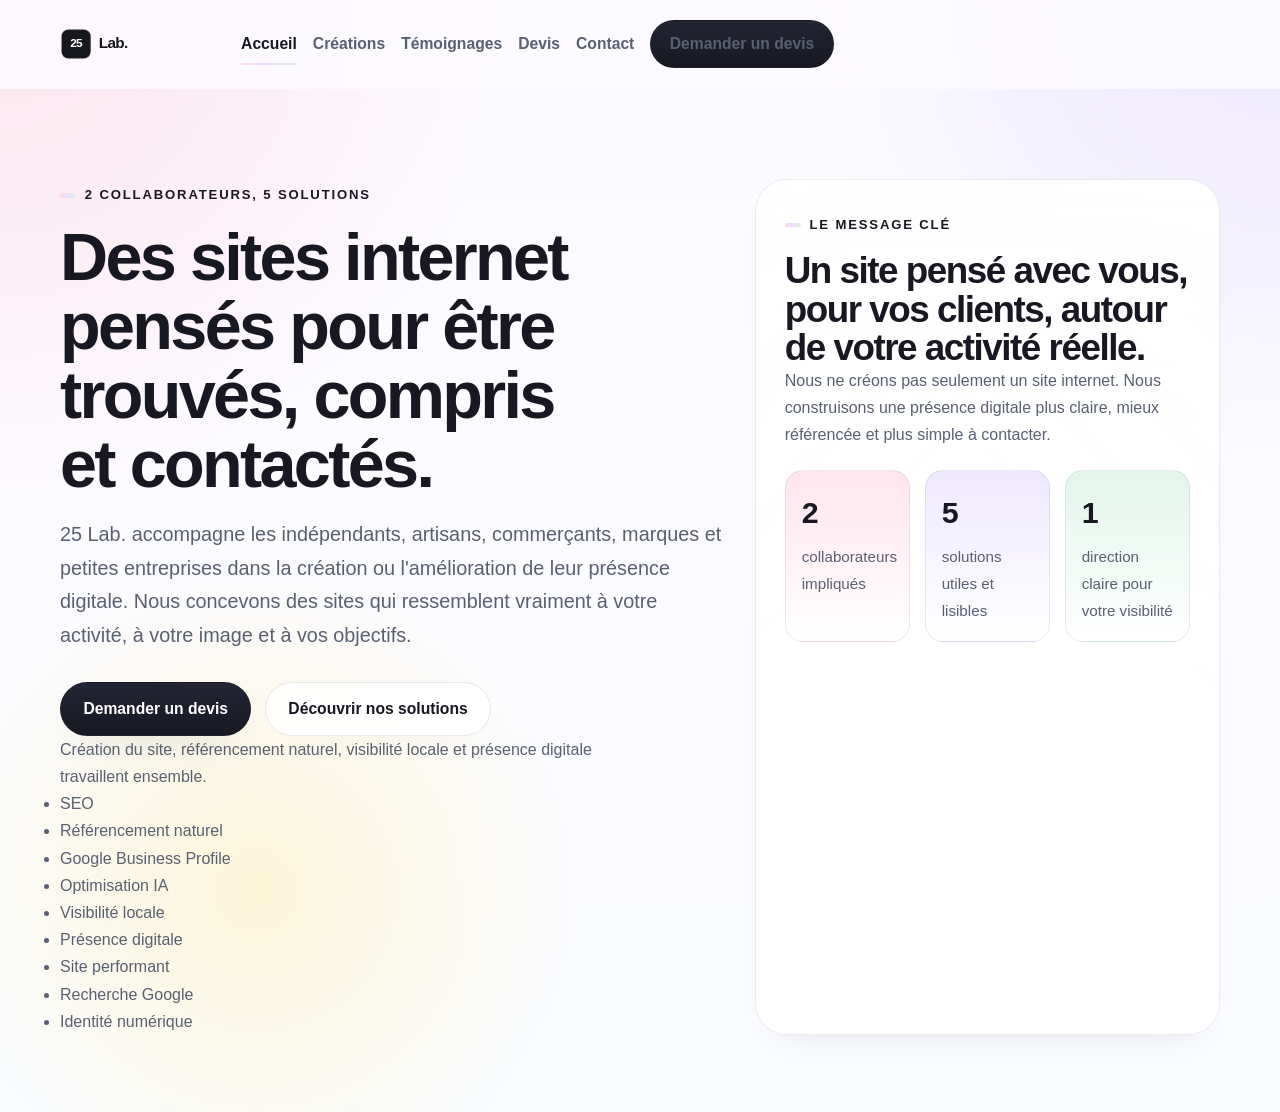
==== commit 2d71ae03: "Update index.html" ====
--- a/index.html
+++ b/index.html
@@ -14,21 +14,14 @@
     />
     <meta name="theme-color" content="#171821" />
     <link rel="canonical" href="https://25lab.fr/" />
+    <link rel="icon" href="favicon.ico" sizes="any" />
     <link rel="icon" href="favicon.svg" type="image/svg+xml" />
+    <link rel="apple-touch-icon" href="apple-touch-icon.png" />
     <link rel="manifest" href="manifest.json" />
-    <link rel="preconnect" href="https://fonts.googleapis.com" />
-    <link rel="preconnect" href="https://fonts.gstatic.com" crossorigin="anonymous" />
-    <link
-      href="https://fonts.googleapis.com/css2?family=Outfit:wght@400;500;600;700;800&amp;family=Space+Grotesk:wght@500;700&amp;display=swap"
-      rel="stylesheet"
-    />
     <meta property="og:locale" content="fr_FR" />
     <meta property="og:type" content="website" />
     <meta property="og:site_name" content="25 Lab." />
-    <meta
-      property="og:title"
-      content="25 Lab. | Création de site internet professionnel et identité visuelle"
-    />
+    <meta property="og:title" content="25 Lab. | Création de site internet professionnel et identité visuelle" />
     <meta
       property="og:description"
       content="Une agence web française qui crée des sites clairs, professionnels et pensés pour la visibilité en ligne, la crédibilité et les demandes de contact."
@@ -39,10 +32,7 @@
     <meta property="og:image:width" content="1200" />
     <meta property="og:image:height" content="630" />
     <meta name="twitter:card" content="summary_large_image" />
-    <meta
-      name="twitter:title"
-      content="25 Lab. | Création de site internet professionnel et identité visuelle"
-    />
+    <meta name="twitter:title" content="25 Lab. | Création de site internet professionnel et identité visuelle" />
     <meta
       name="twitter:description"
       content="Des sites internet professionnels, une identité cohérente et une vraie stratégie de visibilité."
@@ -50,94 +40,8 @@
     <meta name="twitter:image" content="https://25lab.fr/og-image.svg" />
     <meta name="twitter:image:alt" content="25 Lab., agence web française" />
     <link rel="stylesheet" href="style.css" />
-    <script type="application/ld+json">
-      {
-        "@context": "https://schema.org",
-        "@graph": [
-          {
-            "@type": "ProfessionalService",
-            "@id": "https://25lab.fr/#agency",
-            "name": "25 Lab.",
-            "url": "https://25lab.fr/",
-            "logo": "https://25lab.fr/logo.svg",
-            "image": "https://25lab.fr/og-image.svg",
-            "description": "25 Lab. accompagne les indépendants, artisans, commerçants, marques et petites entreprises dans la création ou l'amélioration de leur présence digitale.",
-            "email": "contact@25lab.fr",
-            "areaServed": {
-              "@type": "Country",
-              "name": "France"
-            },
-            "serviceType": [
-              "Création de site internet",
-              "Site one page",
-              "Site vitrine professionnel",
-              "Site e-commerce",
-              "Optimisation SEO",
-              "Maintenance site internet",
-              "Création logo",
-              "Identité visuelle",
-              "Brand identity",
-              "Refonte site internet"
-            ]
-          },
-          {
-            "@type": "WebSite",
-            "@id": "https://25lab.fr/#website",
-            "url": "https://25lab.fr/",
-            "name": "25 Lab.",
-            "publisher": {
-              "@id": "https://25lab.fr/#agency"
-            },
-            "inLanguage": "fr-FR"
-          },
-          {
-            "@type": "WebPage",
-            "@id": "https://25lab.fr/#webpage",
-            "url": "https://25lab.fr/",
-            "name": "Accueil",
-            "description": "Création de site web, identité visuelle et présence digitale pour indépendants, artisans, commerçants, marques et petites entreprises.",
-            "isPartOf": {
-              "@id": "https://25lab.fr/#website"
-            },
-            "about": {
-              "@id": "https://25lab.fr/#agency"
-            },
-            "inLanguage": "fr-FR"
-          },
-          {
-            "@type": "FAQPage",
-            "@id": "https://25lab.fr/#faq",
-            "mainEntity": [
-              {
-                "@type": "Question",
-                "name": "Quel type de site choisir entre one page et site vitrine ?",
-                "acceptedAnswer": {
-                  "@type": "Answer",
-                  "text": "Un site one page convient aux activités qui veulent aller à l'essentiel sur une seule page. Un site vitrine professionnel convient mieux quand il faut détailler les services, les réalisations, les témoignages et le contact sur plusieurs pages."
-                }
-              },
-              {
-                "@type": "Question",
-                "name": "25 Lab. peut-il refondre un site existant ?",
-                "acceptedAnswer": {
-                  "@type": "Answer",
-                  "text": "Oui. 25 Lab. intervient aussi sur la refonte site internet, l'optimisation SEO, la maintenance site internet et l'amélioration de l'expérience utilisateur quand une base existe déjà mais n'est plus assez claire ou performante."
-                }
-              },
-              {
-                "@type": "Question",
-                "name": "25 Lab. crée-t-il aussi le logo et l'identité visuelle ?",
-                "acceptedAnswer": {
-                  "@type": "Answer",
-                  "text": "Oui. 25 Lab. peut créer le logo, la palette de couleurs, les typographies et la direction artistique pour construire une identité visuelle cohérente et une présence digitale plus professionnelle."
-                }
-              }
-            ]
-          }
-        ]
-      }
-    </script>
   </head>
+
   <body>
     <a class="skip-link" href="#main-content">Aller au contenu</a>
 
@@ -146,6 +50,7 @@
         <a class="brand" href="index.html" aria-label="25 Lab. - Retour à l'accueil">
           <img src="logo.svg" alt="25 Lab." width="430" height="100" />
         </a>
+
         <button
           class="nav-toggle"
           type="button"
@@ -157,6 +62,7 @@
           <span></span>
           <span></span>
         </button>
+
         <nav class="site-nav" id="site-nav" aria-label="Navigation principale">
           <a class="is-active" aria-current="page" href="index.html">Accueil</a>
           <a href="creations.html">Créations</a>
@@ -173,28 +79,42 @@
         <div class="container hero-grid">
           <div class="hero-copy reveal">
             <p class="eyebrow">2 collaborateurs, 5 solutions</p>
-            <h1>Des sites internet professionnels pensés pour être mieux trouvés, mieux compris et plus facilement contactés.</h1>
+            <h1>Des sites internet pensés pour être trouvés, compris et contactés.</h1>
             <p class="lead">
-              25 Lab. accompagne les indépendants, artisans, commerçants, marques et petites entreprises dans la création ou l'amélioration de leur présence digitale. Nous concevons des sites qui ressemblent vraiment à votre activité, à votre image et à vos objectifs.
+              25 Lab. accompagne les indépendants, artisans, commerçants, marques et petites entreprises
+              dans la création ou l'amélioration de leur présence digitale. Nous concevons des sites qui
+              ressemblent vraiment à votre activité, à votre image et à vos objectifs.
             </p>
+
             <div class="button-row">
               <a class="btn btn-primary" href="devis.html">Demander un devis</a>
               <a class="btn btn-secondary" href="#solutions">Découvrir nos solutions</a>
             </div>
-            <ul class="chip-list" aria-label="Bénéfices clés">
-              <li>Création site internet</li>
-              <li>Site vitrine professionnel</li>
-              <li>Visibilité en ligne</li>
-              <li>Identité visuelle</li>
-            </ul>
+
+            <div class="visibility-panel">
+              <p>Création du site, référencement naturel, visibilité locale et présence digitale travaillent ensemble.</p>
+              <ul class="visibility-tags" aria-label="Axes de visibilité">
+                <li>SEO</li>
+                <li>Référencement naturel</li>
+                <li>Google Business Profile</li>
+                <li>Optimisation IA</li>
+                <li>Visibilité locale</li>
+                <li>Présence digitale</li>
+                <li>Site performant</li>
+                <li>Recherche Google</li>
+                <li>Identité numérique</li>
+              </ul>
+            </div>
           </div>
 
           <aside class="hero-panel reveal">
             <p class="panel-label">Le message clé</p>
-            <h2>Un site pensé par vous, pour vous, avec une vraie stratégie de visibilité.</h2>
+            <h2>Un site pensé avec vous, pour vos clients, autour de votre activité réelle.</h2>
             <p>
-              Nous ne créons pas seulement un site internet. Nous aidons nos clients à gagner en crédibilité, en clarté, en présence digitale et en demandes de contact plus qualifiées.
+              Nous ne créons pas seulement un site internet. Nous construisons une présence digitale
+              plus claire, mieux référencée et plus simple à contacter.
             </p>
+
             <div class="hero-metrics">
               <article class="mini-card tone-pink">
                 <strong>2</strong>
@@ -212,232 +132,7 @@
           </aside>
         </div>
       </section>
-
-      <section class="section">
-        <div class="container section-grid">
-          <div class="section-intro reveal">
-            <p class="eyebrow">Ce que fait 25 Lab.</p>
-            <h2>Créer une identité numérique cohérente, claire et professionnelle.</h2>
-          </div>
-          <div class="split-copy reveal">
-            <p>
-              25 Lab. conçoit des sites web professionnels pour les activités qui veulent mieux présenter leur offre, mieux inspirer confiance et mieux orienter leurs prospects vers une prise de contact simple.
-            </p>
-            <p>
-              Selon votre besoin, nous pouvons créer votre site, retravailler votre image, améliorer votre référencement naturel ou poser une identité visuelle complète avec logo, palette, typographies et direction artistique.
-            </p>
-          </div>
-        </div>
-      </section>
-
-      <section class="section section-soft" id="solutions">
-        <div class="container">
-          <div class="section-intro reveal">
-            <p class="eyebrow">Les 5 solutions</p>
-            <h2>Une offre courte, claire et directement utile.</h2>
-          </div>
-          <div class="card-grid card-grid-5">
-            <article class="info-card tone-pink reveal">
-              <p class="card-kicker">Solution 01</p>
-              <h3>Site one page</h3>
-              <p>Une page claire et fluide pour présenter l'essentiel et faciliter un premier contact rapide.</p>
-              <a class="text-link" href="creations.html#site-one-page">Voir la solution</a>
-            </article>
-            <article class="info-card tone-lilac reveal">
-              <p class="card-kicker">Solution 02</p>
-              <h3>Site vitrine</h3>
-              <p>Un site plus complet pour détailler votre activité, vos services et votre crédibilité en ligne.</p>
-              <a class="text-link" href="creations.html#site-vitrine">Voir la solution</a>
-            </article>
-            <article class="info-card tone-yellow reveal">
-              <p class="card-kicker">Solution 03</p>
-              <h3>Site e-commerce</h3>
-              <p>Une boutique claire et rassurante pour vendre en ligne avec une image professionnelle.</p>
-              <a class="text-link" href="creations.html#site-e-commerce">Voir la solution</a>
-            </article>
-            <article class="info-card tone-orange reveal">
-              <p class="card-kicker">Solution 04</p>
-              <h3>Optimisation / maintenance</h3>
-              <p>Pour corriger un site existant, améliorer son SEO et le rendre plus simple, plus rapide et plus efficace.</p>
-              <a class="text-link" href="creations.html#optimisation-maintenance">Voir la solution</a>
-            </article>
-            <article class="info-card tone-green reveal">
-              <p class="card-kicker">Solution 05</p>
-              <h3>Logo &amp; brand identity</h3>
-              <p>Une identité visuelle nette pour relier votre image, vos supports et votre présence en ligne.</p>
-              <a class="text-link" href="creations.html#logo-brand-identity">Voir la solution</a>
-            </article>
-          </div>
-        </div>
-      </section>
-
-      <section class="section">
-        <div class="container section-grid section-grid-tight">
-          <div class="section-intro reveal">
-            <p class="eyebrow">Pour qui</p>
-            <h2>Des sites adaptés aux activités qui ont besoin d'être vues avec plus de justesse.</h2>
-          </div>
-          <div class="audience-panel reveal">
-            <ul class="chip-list chip-list-wide" aria-label="Public concerné">
-              <li>Indépendants</li>
-              <li>Artisans</li>
-              <li>Commerçants</li>
-              <li>Petites entreprises</li>
-              <li>Marques</li>
-              <li>Prestataires de services</li>
-            </ul>
-            <p>
-              L'objectif final reste le même : aider chaque client à être mieux trouvé, mieux compris et plus facilement contacté avec un site qui lui ressemble réellement.
-            </p>
-          </div>
-        </div>
-      </section>
-
-      <section class="section section-soft">
-        <div class="container">
-          <div class="section-intro reveal">
-            <p class="eyebrow">Pourquoi cela fonctionne</p>
-            <h2>Un site efficace rassure vite et guide clairement.</h2>
-          </div>
-          <div class="feature-grid">
-            <article class="feature-card reveal">
-              <h3>Design professionnel</h3>
-              <p>Une interface sobre, moderne et cohérente avec votre niveau de service.</p>
-            </article>
-            <article class="feature-card reveal">
-              <h3>Site responsive</h3>
-              <p>Un affichage fluide sur ordinateur, tablette et mobile, sans lecture compliquée.</p>
-            </article>
-            <article class="feature-card reveal">
-              <h3>SEO optimisé</h3>
-              <p>Une structure propre pour renforcer votre visibilité en ligne et votre présence sur Google.</p>
-            </article>
-            <article class="feature-card reveal">
-              <h3>Identité cohérente</h3>
-              <p>Des textes, des couleurs et un ton alignés avec votre activité et vos objectifs.</p>
-            </article>
-            <article class="feature-card reveal">
-              <h3>Contact facilité</h3>
-              <p>Des appels à l'action visibles et un parcours clair pour demander un devis ou poser une question.</p>
-            </article>
-            <article class="feature-card reveal">
-              <h3>Accompagnement clair</h3>
-              <p>Une méthode simple pour avancer sans jargon et sans étapes inutiles.</p>
-            </article>
-          </div>
-        </div>
-      </section>
-
-      <section class="section">
-        <div class="container">
-          <div class="section-intro reveal">
-            <p class="eyebrow">Ce que votre site doit produire</p>
-            <h2>Plus de clarté, plus de crédibilité, plus de demandes pertinentes.</h2>
-          </div>
-          <div class="card-grid card-grid-3">
-            <article class="info-card tone-lilac reveal">
-              <h3>Mieux trouvé</h3>
-              <p>Une structure SEO propre pour renforcer le référencement naturel sans alourdir le contenu.</p>
-            </article>
-            <article class="info-card tone-yellow reveal">
-              <h3>Mieux compris</h3>
-              <p>Des pages qui expliquent clairement votre activité, vos services et ce qui vous distingue.</p>
-            </article>
-            <article class="info-card tone-green reveal">
-              <h3>Plus facilement contacté</h3>
-              <p>Un site internet pour artisan, commerçant ou marque doit rendre la prise de contact simple et naturelle.</p>
-            </article>
-          </div>
-        </div>
-      </section>
-
-      <section class="section section-soft">
-        <div class="container">
-          <div class="section-intro reveal">
-            <p class="eyebrow">Questions fréquentes</p>
-            <h2>Des réponses simples avant de lancer votre projet.</h2>
-          </div>
-          <div class="faq-list reveal">
-            <details class="faq-item" open>
-              <summary>Quel format choisir pour une petite activité ?</summary>
-              <p>
-                Si vous avez besoin d'aller à l'essentiel, un site one page peut suffire. Si votre activité demande plusieurs pages pour mieux détailler vos services et renforcer votre crédibilité, un site vitrine professionnel sera souvent plus adapté.
-              </p>
-            </details>
-            <details class="faq-item">
-              <summary>Pouvez-vous retravailler un site déjà en ligne ?</summary>
-              <p>
-                Oui. Nous pouvons intervenir sur une refonte site internet, l'optimisation SEO, la maintenance site internet, la lisibilité, la vitesse et l'organisation générale du contenu.
-              </p>
-            </details>
-            <details class="faq-item">
-              <summary>Est-ce que l'identité visuelle fait partie de l'accompagnement ?</summary>
-              <p>
-                Oui. 25 Lab. peut aussi créer votre logo, votre palette de couleurs, vos typographies et une brand identity cohérente avec votre présence digitale.
-              </p>
-            </details>
-          </div>
-        </div>
-      </section>
-
-      <section class="section">
-        <div class="container">
-          <div class="cta-banner reveal">
-            <div>
-              <p class="eyebrow">Parlons de votre projet</p>
-              <h2>Un site plus juste commence par une demande claire.</h2>
-              <p>
-                Expliquez votre besoin en quelques mots. Nous vous aiderons à choisir la bonne structure, la bonne image et la bonne direction de visibilité.
-              </p>
-            </div>
-            <div class="button-row">
-              <a class="btn btn-primary" href="devis.html">Demander un devis</a>
-              <a class="btn btn-secondary" href="contact.html">Nous contacter</a>
-            </div>
-          </div>
-        </div>
-      </section>
     </main>
-
-    <footer class="site-footer">
-      <div class="container footer-grid">
-        <div class="footer-brand">
-          <a class="brand brand-footer" href="index.html" aria-label="25 Lab. - Retour à l'accueil">
-            <img src="logo-light.svg" alt="25 Lab." width="430" height="100" />
-          </a>
-          <p>
-            25 Lab. crée des sites internet professionnels et des identités visuelles cohérentes pour renforcer la visibilité en ligne, la crédibilité et la prise de contact.
-          </p>
-        </div>
-        <div class="footer-column">
-          <p class="footer-title">Navigation</p>
-          <a href="index.html">Accueil</a>
-          <a href="creations.html">Créations</a>
-          <a href="temoignages.html">Témoignages</a>
-          <a href="devis.html">Devis</a>
-          <a href="contact.html">Contact</a>
-        </div>
-        <div class="footer-column">
-          <p class="footer-title">Solutions</p>
-          <a href="creations.html#site-one-page">Site one page</a>
-          <a href="creations.html#site-vitrine">Site vitrine</a>
-          <a href="creations.html#site-e-commerce">Site e-commerce</a>
-          <a href="creations.html#optimisation-maintenance">Optimisation / maintenance</a>
-          <a href="creations.html#logo-brand-identity">Logo &amp; brand identity</a>
-        </div>
-        <div class="footer-column">
-          <p class="footer-title">Contact</p>
-          <a href="mailto:contact@25lab.fr">contact@25lab.fr</a>
-          <a href="https://wa.me/330000000000" target="_blank" rel="noreferrer">WhatsApp</a>
-          <a href="https://www.linkedin.com/" target="_blank" rel="noreferrer">LinkedIn</a>
-          <a href="devis.html">Demander un devis</a>
-        </div>
-      </div>
-      <div class="container footer-bottom">
-        <p>&copy; <span data-current-year></span> 25 Lab. Tous droits réservés.</p>
-        <p>Un site pensé par vous, pour vous, avec une vraie stratégie de visibilité.</p>
-      </div>
-    </footer>
 
     <script src="script.js" defer></script>
   </body>
--- a/style.css
+++ b/style.css
@@ -1,32 +1,28 @@
 :root {
-  --paper: #fbfaf7;
-  --paper-soft: #f4efe8;
-  --paper-muted: #ece6df;
+  --bg: #fcfbff;
+  --bg-soft: #f6f4ff;
   --surface: rgba(255, 255, 255, 0.9);
   --surface-strong: rgba(255, 255, 255, 0.98);
-  --ink: #14161c;
-  --ink-soft: #4f5663;
-  --ink-muted: #767d88;
-  --line: rgba(20, 22, 28, 0.08);
-  --line-strong: rgba(20, 22, 28, 0.14);
-  --pink: #ffd8df;
-  --blue: #dce7ff;
-  --green: #d7f1e6;
+  --text: #171821;
+  --text-soft: #596071;
+  --text-muted: #758095;
+  --border: rgba(23, 24, 33, 0.1);
+  --border-strong: rgba(23, 24, 33, 0.18);
+  --pink: #ffd9e4;
+  --lilac: #e8e0ff;
+  --yellow: #fff1b8;
   --orange: #ffd7c3;
-  --yellow: #fff0b8;
-  --lilac: #e4dcff;
-  --shadow-xl: 0 44px 90px -52px rgba(20, 22, 28, 0.24);
-  --shadow-lg: 0 26px 54px -32px rgba(20, 22, 28, 0.14);
-  --shadow-md: 0 18px 30px -22px rgba(20, 22, 28, 0.11);
-  --shadow-sm: 0 12px 20px -16px rgba(20, 22, 28, 0.08);
-  --radius-2xl: 36px;
-  --radius-xl: 28px;
-  --radius-lg: 22px;
-  --radius-md: 16px;
-  --radius-sm: 12px;
-  --font-body: "Outfit", "Segoe UI", Arial, sans-serif;
-  --font-display: "Space Grotesk", "Outfit", "Segoe UI", Arial, sans-serif;
-  --content-width: min(1220px, calc(100% - 2rem));
+  --green: #d8f2e4;
+  --shadow-lg: 0 34px 70px -38px rgba(23, 24, 33, 0.22);
+  --shadow-md: 0 20px 38px -28px rgba(23, 24, 33, 0.14);
+  --shadow-sm: 0 16px 28px -24px rgba(23, 24, 33, 0.12);
+  --radius-xl: 32px;
+  --radius-lg: 24px;
+  --radius-md: 18px;
+  --radius-sm: 14px;
+  --container: min(1160px, calc(100% - 1.5rem));
+  --font-body: "Outfit", "Segoe UI", sans-serif;
+  --font-display: "Space Grotesk", "Outfit", "Segoe UI", sans-serif;
 }
 
 *,
@@ -40,60 +36,28 @@
   -webkit-text-size-adjust: 100%;
 }
 
-html,
 body {
   margin: 0;
   min-height: 100%;
-}
-
-body {
-  color: var(--ink);
+  color: var(--text);
   font-family: var(--font-body);
-  line-height: 1.72;
-  background: linear-gradient(180deg, #f6f1ea 0%, #fbfaf7 14%, #fbfaf7 100%);
+  line-height: 1.7;
+  background:
+    radial-gradient(circle at top left, rgba(255, 217, 228, 0.65), transparent 30%),
+    radial-gradient(circle at top right, rgba(232, 224, 255, 0.72), transparent 28%),
+    radial-gradient(circle at 20% 80%, rgba(255, 241, 184, 0.55), transparent 24%),
+    linear-gradient(180deg, #fbf9ff 0%, #fcfbff 44%, #f9fbff 100%);
   -webkit-font-smoothing: antialiased;
   text-rendering: optimizeLegibility;
   overflow-x: clip;
 }
 
-body::before,
-body::after {
-  content: "";
-  position: fixed;
-  inset: 0;
-  pointer-events: none;
-  z-index: -1;
-}
-
-body::before {
-  background-image:
-    linear-gradient(rgba(20, 22, 28, 0.03) 1px, transparent 1px),
-    linear-gradient(90deg, rgba(20, 22, 28, 0.03) 1px, transparent 1px);
-  background-size: 108px 108px;
-  mask-image: linear-gradient(180deg, rgba(0, 0, 0, 0.24), transparent 62%);
-}
-
-body::after {
-  inset: 0 0 auto 0;
-  height: 26rem;
-  background:
-    linear-gradient(
-      135deg,
-      rgba(255, 216, 223, 0.6) 0%,
-      rgba(255, 216, 223, 0.16) 20%,
-      rgba(220, 231, 255, 0.18) 45%,
-      rgba(215, 241, 230, 0.1) 70%,
-      transparent 100%
-    );
-  z-index: -2;
-}
-
 body.nav-open {
   overflow: hidden;
 }
 
 main {
-  overflow: hidden;
+  overflow: clip;
 }
 
 img {
@@ -119,47 +83,50 @@
 
 h1,
 h2,
-h3,
-h4 {
+h3 {
   margin: 0;
+  color: var(--text);
   font-family: var(--font-display);
-  line-height: 1.02;
-  letter-spacing: -0.05em;
+  line-height: 1.04;
+  letter-spacing: -0.04em;
   text-wrap: balance;
 }
 
 p,
 li {
   margin: 0;
-  color: var(--ink-soft);
+  color: var(--text-soft);
   text-wrap: pretty;
 }
 
-ul,
-ol {
+ul {
   margin: 0;
   padding: 0;
 }
 
 ::selection {
-  background: rgba(220, 231, 255, 0.72);
+  background: rgba(232, 224, 255, 0.75);
 }
 
 :focus-visible {
-  outline: 2px solid rgba(20, 22, 28, 0.8);
+  outline: 2px solid rgba(23, 24, 33, 0.75);
   outline-offset: 3px;
+}
+
+[id] {
+  scroll-margin-top: 6rem;
 }
 
 .skip-link {
   position: absolute;
-  top: 0.8rem;
+  top: 0.9rem;
   left: 50%;
-  transform: translate(-50%, -180%);
   z-index: 100;
-  padding: 0.9rem 1.2rem;
+  padding: 0.9rem 1.15rem;
   border-radius: 999px;
-  background: var(--ink);
+  background: var(--text);
   color: #ffffff;
+  transform: translate(-50%, -170%);
   transition: transform 0.2s ease;
 }
 
@@ -168,101 +135,137 @@
 }
 
 .container {
-  width: var(--content-width);
+  width: var(--container);
   margin: 0 auto;
 }
 
-.section {
+.site-header {
+  position: sticky;
+  top: 0;
+  z-index: 50;
+  border-bottom: 1px solid transparent;
+  background: rgba(252, 251, 255, 0.84);
+  backdrop-filter: blur(18px);
+  transition:
+    border-color 0.2s ease,
+    box-shadow 0.2s ease,
+    background-color 0.2s ease;
+}
+
+body.is-scrolled .site-header {
+  border-color: rgba(23, 24, 33, 0.08);
+  background: rgba(252, 251, 255, 0.95);
+  box-shadow: 0 18px 30px -28px rgba(23, 24, 33, 0.24);
+}
+
+.header-inner {
+  display: grid;
+  grid-template-columns: auto auto 1fr;
+  align-items: center;
+  gap: 1rem;
+  min-height: 5.5rem;
+}
+
+.brand {
+  display: inline-flex;
+  align-items: center;
+}
+
+.brand img {
+  width: auto;
+  height: 2.4rem;
+}
+
+.site-nav {
+  display: flex;
+  align-items: center;
+  justify-content: flex-end;
+  gap: 1rem;
+  margin-left: auto;
+}
+
+.site-nav a {
   position: relative;
-  padding: clamp(4.8rem, 7vw, 7.4rem) 0;
-}
-
-.section + .section::before {
+  color: var(--text-soft);
+  font-size: 0.98rem;
+  font-weight: 600;
+  transition: color 0.2s ease;
+}
+
+.site-nav a:hover,
+.site-nav a:focus-visible,
+.site-nav a.is-active {
+  color: var(--text);
+}
+
+.site-nav a:not(.btn)::after {
   content: "";
   position: absolute;
-  top: 0;
-  left: 50%;
-  width: min(1220px, calc(100% - 2rem));
-  height: 1px;
-  transform: translateX(-50%);
-  background: linear-gradient(90deg, transparent, rgba(20, 22, 28, 0.1), transparent);
-}
-
-.section-soft {
-  background: linear-gradient(180deg, rgba(255, 255, 255, 0.62), rgba(244, 239, 232, 0.78));
-}
-
-.section-deep {
-  background: linear-gradient(180deg, rgba(244, 239, 232, 0.9), rgba(255, 255, 255, 0.7));
-}
-
-.eyebrow {
-  display: inline-flex;
-  align-items: center;
-  gap: 0.6rem;
-  margin-bottom: 1rem;
-  color: var(--ink);
-  font-family: var(--font-display);
-  font-size: 0.82rem;
-  font-weight: 700;
-  letter-spacing: 0.16em;
-  text-transform: uppercase;
-}
-
-.eyebrow::before {
-  content: "";
+  right: 0;
+  bottom: -0.45rem;
+  left: 0;
+  height: 2px;
+  border-radius: 999px;
+  background: linear-gradient(90deg, #ffd9e4, #e8e0ff, #d8f2e4);
+  transform: scaleX(0);
+  transform-origin: center;
+  transition: transform 0.2s ease;
+}
+
+.site-nav a:not(.btn):hover::after,
+.site-nav a:not(.btn):focus-visible::after,
+.site-nav a.is-active::after {
+  transform: scaleX(1);
+}
+
+.nav-toggle {
+  display: none;
+  width: 3rem;
+  height: 3rem;
+  margin-left: auto;
+  padding: 0;
+  border: 1px solid var(--border);
+  border-radius: 16px;
+  background: rgba(255, 255, 255, 0.94);
+  box-shadow: var(--shadow-sm);
+}
+
+.nav-toggle span {
+  display: block;
   width: 1.2rem;
-  height: 0.28rem;
+  height: 2px;
+  margin: 0.14rem auto;
   border-radius: 999px;
-  background: linear-gradient(90deg, #ffd5dd, #dce7ff, #d9f1e7);
-}
-
-.section-head {
-  max-width: 820px;
-  margin-bottom: 2.7rem;
-}
-
-.section-head.center {
-  margin-right: auto;
-  margin-left: auto;
-  text-align: center;
-}
-
-.section-head h1,
-.hero-copy h1,
-.page-hero h1 {
-  font-size: clamp(3rem, 5vw, 5.6rem);
-}
-
-.section-head h2 {
-  font-size: clamp(2.2rem, 3.3vw, 3.7rem);
-}
-
-.section-head p,
-.hero-copy .lede,
-.page-hero .lede {
-  margin-top: 1.1rem;
-  font-size: clamp(1.08rem, 1.8vw, 1.2rem);
-}
-
-.button-row {
-  display: flex;
-  flex-wrap: wrap;
-  gap: 0.9rem;
-  margin-top: 2rem;
+  background: var(--text);
+  transition:
+    transform 0.2s ease,
+    opacity 0.2s ease;
+}
+
+.nav-toggle[aria-expanded="true"] span:nth-child(1) {
+  transform: translateY(0.32rem) rotate(45deg);
+}
+
+.nav-toggle[aria-expanded="true"] span:nth-child(2) {
+  opacity: 0;
+}
+
+.nav-toggle[aria-expanded="true"] span:nth-child(3) {
+  transform: translateY(-0.32rem) rotate(-45deg);
 }
 
 .btn {
   display: inline-flex;
   align-items: center;
   justify-content: center;
-  min-height: 3.45rem;
-  padding: 0.98rem 1.4rem;
+  min-height: 3.4rem;
+  padding: 0.92rem 1.4rem;
   border: 1px solid transparent;
-  border-radius: 16px;
+  border-radius: 999px;
   font-size: 0.98rem;
   font-weight: 700;
-  line-height: 1.15;
+  line-height: 1.1;
+  text-align: center;
   transition:
     transform 0.2s ease,
     box-shadow 0.2s ease,
@@ -276,1333 +279,633 @@
 }
 
 .btn-primary {
-  background: linear-gradient(180deg, #20242e 0%, #14161c 100%);
+  background: linear-gradient(180deg, #232534 0%, #171821 100%);
   color: #ffffff;
-  box-shadow: 0 18px 34px -22px rgba(20, 22, 28, 0.46);
+  box-shadow: 0 18px 38px -24px rgba(23, 24, 33, 0.48);
 }
 
 .btn-primary:hover {
-  background: linear-gradient(180deg, #292e3a 0%, #1b1e27 100%);
-  box-shadow: 0 24px 40px -24px rgba(20, 22, 28, 0.52);
+  box-shadow: 0 24px 48px -26px rgba(23, 24, 33, 0.54);
 }
 
 .btn-secondary {
-  border-color: var(--line-strong);
-  background: rgba(255, 255, 255, 0.9);
-  color: var(--ink);
+  border-color: var(--border);
+  background: rgba(255, 255, 255, 0.92);
+  color: var(--text);
   box-shadow: var(--shadow-sm);
 }
 
 .btn-secondary:hover {
-  border-color: rgba(20, 22, 28, 0.22);
+  border-color: var(--border-strong);
   background: rgba(255, 255, 255, 0.98);
 }
 
-.btn-text {
+.btn-small {
+  min-height: 2.9rem;
+  padding-inline: 1.15rem;
+}
+
+.button-row {
+  display: flex;
+  flex-wrap: wrap;
+  gap: 0.85rem;
+  margin-top: 1.8rem;
+}
+
+.hero,
+.page-hero {
+  padding: clamp(4.5rem, 7vw, 7rem) 0 clamp(3.6rem, 6vw, 5rem);
+}
+
+.hero-grid,
+.page-hero-grid {
+  display: grid;
+  grid-template-columns: minmax(0, 1.18fr) minmax(300px, 0.82fr);
+  gap: 1.6rem;
+  align-items: stretch;
+}
+
+.hero-copy h1,
+.page-hero-copy h1 {
+  font-size: clamp(2.8rem, 5.2vw, 5.4rem);
+}
+
+.lead {
+  margin-top: 1.15rem;
+  font-size: clamp(1.08rem, 1.9vw, 1.24rem);
+}
+
+.eyebrow,
+.card-kicker,
+.panel-label {
   display: inline-flex;
   align-items: center;
   gap: 0.55rem;
-  padding: 0;
-  min-height: auto;
-  border: 0;
-  border-radius: 0;
-  color: var(--ink);
+  margin-bottom: 1rem;
+  color: var(--text);
+  font-family: var(--font-display);
+  font-size: 0.82rem;
   font-weight: 700;
-}
-
-.btn-text::after {
-  content: "→";
-  transition: transform 0.2s ease;
-}
-
-.btn-text:hover::after {
-  transform: translateX(3px);
-}
-
-.pill-row,
-.badge-row {
+  letter-spacing: 0.14em;
+  text-transform: uppercase;
+}
+
+.eyebrow::before,
+.panel-label::before,
+.card-kicker::before {
+  content: "";
+  width: 1rem;
+  height: 0.28rem;
+  border-radius: 999px;
+  background: linear-gradient(90deg, #ffd9e4, #e8e0ff, #d8f2e4);
+}
+
+.chip-list,
+.tag-list {
   display: flex;
   flex-wrap: wrap;
-  gap: 0.72rem;
-  margin-top: 1.5rem;
-}
-
-.pill,
-.badge {
-  display: inline-flex;
-  align-items: center;
-  justify-content: center;
-  min-height: 2.15rem;
-  padding: 0.42rem 0.82rem;
-  border: 1px solid rgba(20, 22, 28, 0.07);
-  border-radius: 999px;
-  color: var(--ink);
-  font-size: 0.88rem;
-  font-weight: 700;
-}
-
-.pill-pink,
-.badge-pink {
-  background: rgba(255, 216, 223, 0.56);
-}
-
-.pill-blue,
-.badge-blue {
-  background: rgba(220, 231, 255, 0.62);
-}
-
-.pill-green,
-.badge-green {
-  background: rgba(215, 241, 230, 0.64);
-}
-
-.pill-orange,
-.badge-orange {
-  background: rgba(255, 216, 195, 0.62);
-}
-
-.pill-yellow,
-.badge-yellow {
-  background: rgba(255, 240, 184, 0.76);
-}
-
-.pill-lilac,
-.badge-lilac {
-  background: rgba(228, 220, 255, 0.74);
-}
-
-.site-header {
-  position: sticky;
-  top: 0;
-  z-index: 60;
-  border-bottom: 1px solid transparent;
-  background: rgba(251, 250, 247, 0.82);
-  backdrop-filter: blur(20px);
-  transition:
-    background-color 0.2s ease,
-    border-color 0.2s ease,
-    box-shadow 0.2s ease;
-}
-
-body.is-scrolled .site-header {
-  border-color: rgba(20, 22, 28, 0.08);
-  box-shadow: 0 14px 28px -24px rgba(20, 22, 28, 0.18);
-  background: rgba(251, 250, 247, 0.94);
-}
-
-.nav-bar {
-  display: grid;
-  grid-template-columns: auto auto 1fr;
-  align-items: center;
-  min-height: 5.6rem;
-  gap: 1rem;
-}
-
-.brand {
-  display: inline-flex;
-  align-items: center;
-}
-
-.brand img {
-  width: auto;
-  height: 2.7rem;
-}
-
-.site-nav {
-  display: flex;
-  align-items: center;
-  justify-content: flex-end;
-  gap: 0.95rem;
-  margin-left: auto;
-}
-
-.site-nav a {
-  position: relative;
-  color: var(--ink-soft);
-  font-size: 0.96rem;
-  font-weight: 600;
-  transition: color 0.2s ease;
-}
-
-.site-nav a:hover,
-.site-nav a:focus-visible,
-.site-nav .is-active {
-  color: var(--ink);
-}
-
-.site-nav .is-active::after,
-.site-nav a:not(.btn):not(.nav-utility-link)::after,
-.nav-utility-link::after {
-  content: "";
-  position: absolute;
-  right: 0;
-  bottom: -0.42rem;
-  left: 0;
-  height: 2px;
-  border-radius: 999px;
-  background: linear-gradient(90deg, #ffd5dd, #dce7ff);
-  transform: scaleX(0);
-  transform-origin: center;
-  transition: transform 0.2s ease;
-}
-
-.site-nav .is-active::after,
-.site-nav a:not(.btn):not(.nav-utility-link):hover::after,
-.site-nav a:not(.btn):not(.nav-utility-link):focus-visible::after,
-.nav-utility-link:hover::after,
-.nav-utility-link:focus-visible::after {
-  transform: scaleX(1);
-}
-
-.nav-utilities {
-  display: flex;
-  align-items: center;
-  margin-left: 1.1rem;
-  padding-left: 1rem;
-  border-left: 1px solid rgba(20, 22, 28, 0.08);
-}
-
-.nav-utility-link {
-  position: relative;
+  gap: 0.7rem;
+  margin-top: 1.45rem;
+  list-style: none;
+}
+
+.chip-list li,
+.tag-list li {
   display: inline-flex;
   align-items: center;
   min-height: 2.2rem;
-  color: var(--ink);
+  padding: 0.42rem 0.85rem;
+  border: 1px solid rgba(23, 24, 33, 0.08);
+  border-radius: 999px;
+  background: rgba(255, 255, 255, 0.8);
+  color: var(--text);
+  font-size: 0.9rem;
+  font-weight: 700;
+}
+
+.chip-list-wide li {
+  background: rgba(255, 255, 255, 0.92);
+}
+
+.hero-panel,
+.info-card,
+.feature-card,
+.service-block,
+.testimonial-card,
+.side-card,
+.form-card,
+.contact-card,
+.error-card {
+  border: 1px solid rgba(23, 24, 33, 0.08);
+  border-radius: var(--radius-xl);
+  background: var(--surface);
+  box-shadow: var(--shadow-md);
+}
+
+.hero-panel {
+  padding: 1.8rem;
+  background:
+    linear-gradient(180deg, rgba(255, 255, 255, 0.94), rgba(255, 255, 255, 0.88)),
+    linear-gradient(135deg, rgba(255, 217, 228, 0.25), transparent 38%),
+    linear-gradient(225deg, rgba(232, 224, 255, 0.28), transparent 42%);
+}
+
+.hero-panel h2 {
+  font-size: clamp(1.6rem, 3vw, 2.3rem);
+}
+
+.hero-panel p + .hero-metrics,
+.hero-panel p + .button-row {
+  margin-top: 1.35rem;
+}
+
+.hero-panel-compact {
+  align-self: start;
+}
+
+.hero-metrics {
+  display: grid;
+  grid-template-columns: repeat(3, minmax(0, 1fr));
+  gap: 0.9rem;
+  margin-top: 1.6rem;
+}
+
+.mini-card {
+  padding: 1rem;
+  border: 1px solid rgba(23, 24, 33, 0.08);
+  border-radius: var(--radius-md);
+}
+
+.mini-card strong {
+  display: block;
+  margin-bottom: 0.25rem;
+  color: var(--text);
+  font-family: var(--font-display);
+  font-size: 1.9rem;
+}
+
+.mini-card span {
+  color: var(--text-soft);
   font-size: 0.95rem;
-  font-weight: 700;
-  line-height: 1.1;
-  white-space: nowrap;
-}
-
-.nav-utility-link + .nav-utility-link {
-  margin-left: 1rem;
-}
-
-.nav-utility-link + .nav-utility-link::before {
-  content: "|";
-  position: absolute;
-  top: 50%;
-  left: -0.58rem;
-  transform: translate(-100%, -50%);
-  color: rgba(20, 22, 28, 0.3);
-  font-weight: 500;
-}
-
-.nav-toggle {
-  display: none;
-  place-items: center;
-  width: 3rem;
-  height: 3rem;
-  margin-left: auto;
-  padding: 0;
-  border: 1px solid var(--line);
-  border-radius: 16px;
-  background: rgba(255, 255, 255, 0.94);
-  box-shadow: var(--shadow-sm);
-}
-
-.nav-toggle span {
-  display: block;
-  width: 1.2rem;
-  height: 2px;
-  margin: 0.12rem 0;
-  border-radius: 999px;
-  background: var(--ink);
-  transition:
-    transform 0.2s ease,
-    opacity 0.2s ease;
-}
-
-.nav-toggle[aria-expanded="true"] span:nth-child(1) {
-  transform: translateY(0.26rem) rotate(45deg);
-}
-
-.nav-toggle[aria-expanded="true"] span:nth-child(2) {
-  opacity: 0;
-}
-
-.nav-toggle[aria-expanded="true"] span:nth-child(3) {
-  transform: translateY(-0.26rem) rotate(-45deg);
-}
-
-.hero {
-  padding-top: clamp(2.8rem, 5vw, 4.8rem);
-}
-
-.hero-grid,
-.content-grid,
-.form-layout,
-.contact-layout,
-.feature-slab {
-  display: grid;
-  grid-template-columns: minmax(0, 1.08fr) minmax(0, 0.92fr);
-  gap: clamp(1.5rem, 3vw, 2.8rem);
-  align-items: start;
-}
-
-.hero-copy {
-  max-width: 690px;
-}
-
-.page-home .hero-home {
-  display: grid;
-  gap: 2.8rem;
-}
-
-.page-home .hero--home {
-  padding-top: clamp(3rem, 5vw, 5rem);
-}
-
-.page-home .hero-copy--home {
-  max-width: 1080px;
-  margin: 0 auto;
-  text-align: center;
-}
-
-.page-home .hero-title-home {
-  font-size: clamp(2.35rem, 3.15vw, 2.95rem);
-  line-height: 1.08;
-  letter-spacing: -0.055em;
-}
-
-.page-home .home-lede {
-  max-width: 980px;
-  margin-inline: auto;
-}
-
-.line-break {
-  display: block;
-}
-
-.page-home .hero-actions,
-.page-home .hero-pills {
-  justify-content: center;
-}
-
-.page-home .hero-stage--soft {
-  background:
-    linear-gradient(135deg, rgba(255, 255, 255, 0.96) 0%, rgba(248, 244, 239, 0.96) 54%, rgba(228, 220, 255, 0.66) 100%);
-  color: var(--ink);
-  box-shadow: var(--shadow-xl);
-}
-
-.page-home .hero-stage--soft h2,
-.page-home .hero-stage--soft h3,
-.page-home .hero-stage--soft strong {
-  color: var(--ink);
-}
-
-.page-home .hero-stage--soft p,
-.page-home .hero-stage--soft li,
-.page-home .hero-stage--soft .meta-note {
-  color: var(--ink-soft);
-}
-
-.page-home .hero-stage--soft .hero-stage__headline h2 {
-  font-size: clamp(1.55rem, 2.05vw, 2rem);
-  line-height: 1.12;
-}
-
-.page-home .hero-stage--soft .hero-kicker {
-  border-color: rgba(20, 22, 28, 0.08);
-  background: rgba(255, 255, 255, 0.76);
-  color: var(--ink);
-}
-
-.page-home .hero-stage--soft .hero-kicker::before {
-  background: linear-gradient(135deg, #ffd8df, #dce7ff);
-}
-
-.page-home .hero-stage__grid--home {
-  grid-template-columns: repeat(2, minmax(0, 1fr));
-  margin-top: 1.25rem;
-}
-
-.page-home .hero-stage--soft .signal-card {
-  background: rgba(255, 255, 255, 0.74);
-  border-color: rgba(20, 22, 28, 0.06);
-  box-shadow: none;
-}
-
-.page-home .hero-stage--soft .signal-card::before {
-  background: linear-gradient(90deg, rgba(255, 216, 223, 0.92), rgba(220, 231, 255, 0.92), rgba(215, 241, 230, 0.82));
-}
-
-.page-home .hero-stage--soft .signal-card p {
-  color: var(--ink-soft);
-}
-
-.page-home .hero-stage__meta--home {
-  grid-template-columns: repeat(4, minmax(0, 1fr));
-  margin-top: 1.2rem;
-}
-
-.page-home .hero-stage__meta--home .mini-metric {
-  min-height: 100%;
-  display: flex;
-  flex-direction: column;
-  justify-content: center;
-  gap: 0.2rem;
-  text-align: center;
-  background: rgba(255, 255, 255, 0.78);
-  border-color: rgba(20, 22, 28, 0.08);
-}
-
-.page-home .hero-stage__meta--home .mini-metric strong {
-  margin: 0;
-  font-size: 1.2rem;
-  line-height: 1.1;
-  letter-spacing: -0.03em;
-  white-space: nowrap;
-}
-
-.page-home .hero-stage__meta--home .mini-metric span {
-  margin-top: 0.25rem;
-  color: var(--ink-soft);
-}
-
-.page-home .mini-metric--cta {
-  gap: 0.8rem;
-}
-
-.page-home .btn-quiet {
-  min-height: 2.75rem;
-  padding: 0.78rem 1rem;
-}
-
-.page-home .trust-band--home {
-  margin-top: 3rem;
-}
-
-.page-home .section-head--wide {
-  max-width: 1060px;
-}
-
-.page-home .section-title-wide {
-  font-size: clamp(2rem, 2.8vw, 2.85rem);
-}
-
-.page-home .section-title-wide--tight {
-  font-size: clamp(1.9rem, 2.45vw, 2.55rem);
-}
-
-.page-home .section-copy-break {
-  max-width: 940px;
-  margin-inline: auto;
-}
-
-.page-home .proof-grid--home,
-.page-home .method-grid--home {
-  grid-template-columns: repeat(2, minmax(0, 1fr));
-}
-
-.page-home .service-grid--home {
-  grid-template-columns: repeat(2, minmax(0, 1fr));
-}
-
-.page-home .service-card--home {
-  display: flex;
-  flex-direction: column;
-  min-height: 100%;
-}
-
-.page-home .service-card--home .btn-text {
-  margin-top: auto;
-  padding-top: 1.1rem;
-}
-
-.page-home .comparison-split {
-  display: grid;
-  grid-template-columns: repeat(2, minmax(0, 1fr));
-  gap: 1rem;
-}
-
-.page-home .comparison-card--summary {
-  margin-top: 1rem;
-}
-
-.page-home .comparison-card--summary p {
-  max-width: 860px;
-}
-
-.page-home .service-detail-grid--stack {
-  grid-template-columns: 1fr;
-}
-
-.page-home .service-detail-grid--stack .detail-card {
-  padding: 1.55rem;
-}
-
-.page-home .cta-banner p {
-  max-width: 920px;
-}
-
-@media (min-width: 1024px) {
-  .page-home .hero-title-home .line-break,
-  .page-home .home-lede .line-break,
-  .page-home .hero-stage__headline .line-break,
-  .page-home .signal-card .line-break {
-    white-space: nowrap;
-  }
-}
-
-.hero-stage,
-.panel,
-.card,
-.stat-card,
-.trust-band,
-.comparison-card,
-.service-card,
-.detail-card,
-.quote-card,
-.case-card,
-.faq-item,
-.form-panel,
-.side-panel,
-.page-hero-card,
-.cta-banner,
-.quick-card,
-.method-card,
-.signal-card {
+}
+
+.section {
   position: relative;
-  overflow: hidden;
-  border: 1px solid rgba(20, 22, 28, 0.08);
-  border-radius: var(--radius-xl);
-  background: linear-gradient(180deg, rgba(255, 255, 255, 0.96), rgba(248, 244, 239, 0.94));
-  box-shadow: var(--shadow-lg);
-}
-
-.hero-stage::before,
-.panel::before,
-.card::before,
-.stat-card::before,
-.trust-band::before,
-.comparison-card::before,
-.service-card::before,
-.detail-card::before,
-.quote-card::before,
-.case-card::before,
-.faq-item::before,
-.form-panel::before,
-.side-panel::before,
-.page-hero-card::before,
-.cta-banner::before,
-.quick-card::before,
-.method-card::before,
-.signal-card::before {
+  padding: clamp(4.2rem, 6vw, 6rem) 0;
+}
+
+.section + .section::before {
   content: "";
   position: absolute;
   top: 0;
-  left: 0;
-  right: 0;
-  height: 4px;
-  background: var(--accent, linear-gradient(90deg, #ffd8df, #dce7ff, #d7f1e6));
-}
-
-.hero-stage {
-  padding: 1.45rem;
-  background: linear-gradient(180deg, #1b1e27 0%, #14161c 100%);
-  color: rgba(255, 255, 255, 0.9);
-  box-shadow: 0 36px 62px -36px rgba(20, 22, 28, 0.44);
-}
-
-.hero-stage p,
-.hero-stage li,
-.hero-stage .meta-note {
-  color: rgba(255, 255, 255, 0.74);
-}
-
-.hero-stage h2,
-.hero-stage h3,
-.hero-stage strong {
-  color: #ffffff;
-}
-
-.hero-stage__top {
-  display: flex;
-  flex-wrap: wrap;
-  justify-content: space-between;
+  left: 50%;
+  width: var(--container);
+  height: 1px;
+  transform: translateX(-50%);
+  background: linear-gradient(90deg, transparent, rgba(23, 24, 33, 0.08), transparent);
+}
+
+.section-soft {
+  background: linear-gradient(180deg, rgba(255, 255, 255, 0.42), rgba(246, 244, 255, 0.85));
+}
+
+.section-grid {
+  display: grid;
+  grid-template-columns: minmax(0, 0.85fr) minmax(0, 1.15fr);
+  gap: 1.6rem;
+  align-items: start;
+}
+
+.section-grid-tight {
+  align-items: center;
+}
+
+.section-intro h2 {
+  font-size: clamp(2rem, 3.4vw, 3.3rem);
+}
+
+.split-copy {
+  display: grid;
   gap: 1rem;
-  align-items: center;
-}
-
-.hero-kicker {
-  display: inline-flex;
-  align-items: center;
-  gap: 0.55rem;
-  padding: 0.45rem 0.8rem;
-  border: 1px solid rgba(255, 255, 255, 0.1);
-  border-radius: 999px;
-  background: rgba(255, 255, 255, 0.08);
-  color: #ffffff;
-  font-size: 0.84rem;
-  font-weight: 700;
-}
-
-.hero-kicker::before {
-  content: "";
-  width: 0.6rem;
-  height: 0.6rem;
-  border-radius: 2px;
-  background: linear-gradient(135deg, #ffd8df, #dce7ff);
-}
-
-.hero-stage__headline {
-  margin-top: 1.1rem;
-}
-
-.hero-stage__headline h2 {
-  font-size: clamp(1.7rem, 2.6vw, 2.55rem);
-}
-
-.hero-stage__grid,
-.card-grid,
-.service-grid,
-.quote-grid,
-.case-grid,
-.method-grid,
-.stat-grid,
-.comparison-board,
-.quick-contact-grid,
-.social-row,
-.inclusion-grid,
-.format-grid,
-.proof-grid,
-.service-detail-grid,
-.audience-grid {
+}
+
+.card-grid {
   display: grid;
   gap: 1rem;
 }
 
-.hero-stage__grid,
-.service-grid,
-.stat-grid,
-.proof-grid,
-.format-grid,
-.audience-grid {
-  grid-template-columns: repeat(2, minmax(0, 1fr));
-}
-
-.service-grid,
-.quote-grid,
-.case-grid {
+.card-grid-5 {
+  grid-template-columns: repeat(5, minmax(0, 1fr));
+}
+
+.card-grid-3 {
   grid-template-columns: repeat(3, minmax(0, 1fr));
 }
 
-.proof-grid {
-  grid-template-columns: repeat(4, minmax(0, 1fr));
-}
-
-.social-row {
-  grid-template-columns: repeat(2, minmax(0, 1fr));
-}
-
-.hero-stage__grid {
-  margin-top: 1.2rem;
-}
-
-.signal-card,
-.card,
-.service-card,
-.detail-card,
-.quote-card,
-.case-card,
-.quick-card,
-.method-card,
-.stat-card {
-  padding: 1.35rem;
-}
-
-.signal-card {
-  background: rgba(255, 255, 255, 0.08);
-  border-color: rgba(255, 255, 255, 0.08);
-  box-shadow: none;
-}
-
-.signal-card::before {
-  background: linear-gradient(90deg, rgba(255, 216, 223, 0.9), rgba(220, 231, 255, 0.9));
-}
-
-.signal-card p {
-  color: rgba(255, 255, 255, 0.72);
-}
-
-.hero-stage__meta {
-  display: grid;
-  grid-template-columns: repeat(3, minmax(0, 1fr));
-  gap: 0.9rem;
-  margin-top: 1rem;
-}
-
-.mini-metric {
-  padding: 0.85rem 0.9rem;
-  border: 1px solid rgba(255, 255, 255, 0.08);
-  border-radius: 18px;
-  background: rgba(255, 255, 255, 0.06);
-}
-
-.mini-metric strong {
-  display: block;
-  font-family: var(--font-display);
-  font-size: 1.25rem;
-}
-
-.mini-metric span {
-  display: block;
-  margin-top: 0.25rem;
-  color: rgba(255, 255, 255, 0.68);
-  font-size: 0.9rem;
-}
-
-.trust-band {
-  display: grid;
-  grid-template-columns: repeat(4, minmax(0, 1fr));
-  gap: 1rem;
-  padding: 1.25rem;
-}
-
-.trust-band strong,
-.stat-card strong {
-  display: block;
-  color: var(--ink);
-  font-family: var(--font-display);
-}
-
-.trust-band strong {
-  font-size: 1rem;
-}
-
-.trust-band span {
-  display: block;
-  margin-top: 0.35rem;
-  font-size: 0.95rem;
-}
-
-.stat-grid {
-  grid-template-columns: repeat(3, minmax(0, 1fr));
-}
-
-.stat-card {
-  --accent: linear-gradient(90deg, #ffd8df, #dce7ff);
-}
-
-.stat-card strong {
-  font-size: clamp(2rem, 3vw, 3rem);
-  line-height: 1;
-}
-
-.stat-card em {
-  display: block;
-  margin-top: 0.4rem;
-  color: var(--ink);
-  font-style: normal;
-  font-weight: 700;
-}
-
-.grid-3 {
-  display: grid;
-  grid-template-columns: repeat(3, minmax(0, 1fr));
-  gap: 1rem;
-}
-
-.grid-4 {
-  display: grid;
-  grid-template-columns: repeat(4, minmax(0, 1fr));
-  gap: 1rem;
-}
-
-.tone-pink {
-  --accent: linear-gradient(90deg, #ffc7d1, #ffe8ec);
-  background: linear-gradient(180deg, rgba(255, 255, 255, 0.98), rgba(255, 245, 247, 0.97));
-}
-
-.tone-blue {
-  --accent: linear-gradient(90deg, #d1dfff, #edf2ff);
-  background: linear-gradient(180deg, rgba(255, 255, 255, 0.98), rgba(245, 248, 255, 0.97));
-}
-
-.tone-green {
-  --accent: linear-gradient(90deg, #cae8dc, #eefaf4);
-  background: linear-gradient(180deg, rgba(255, 255, 255, 0.98), rgba(244, 251, 247, 0.97));
-}
-
-.tone-orange {
-  --accent: linear-gradient(90deg, #ffd1b9, #ffefe6);
-  background: linear-gradient(180deg, rgba(255, 255, 255, 0.98), rgba(255, 247, 242, 0.97));
-}
-
-.tone-yellow {
-  --accent: linear-gradient(90deg, #ffe79c, #fff6d6);
-  background: linear-gradient(180deg, rgba(255, 255, 255, 0.98), rgba(255, 252, 242, 0.98));
-}
-
-.tone-lilac {
-  --accent: linear-gradient(90deg, #d7cdff, #f0ebff);
-  background: linear-gradient(180deg, rgba(255, 255, 255, 0.98), rgba(248, 246, 255, 0.97));
-}
-
-.service-card,
-.card,
-.quote-card,
-.case-card,
-.method-card,
-.comparison-card,
-.quick-card,
-.detail-card,
-.faq-item {
-  transition:
-    transform 0.22s ease,
-    box-shadow 0.22s ease,
-    border-color 0.22s ease;
-}
-
-.service-card:hover,
-.card:hover,
-.quote-card:hover,
-.case-card:hover,
-.method-card:hover,
-.comparison-card:hover,
-.quick-card:hover,
-.detail-card:hover {
-  transform: translateY(-4px);
-  box-shadow: 0 28px 48px -30px rgba(20, 22, 28, 0.18);
-  border-color: rgba(20, 22, 28, 0.12);
-}
-
-.service-card h3,
-.card h3,
-.quote-card h3,
-.case-card h3,
-.method-card h3,
-.comparison-card h3,
-.quick-card h3,
-.detail-card h3,
-.faq-question {
-  font-size: 1.12rem;
-}
-
-.service-card p,
-.card p,
-.quote-card p,
-.case-card p,
-.method-card p,
-.comparison-card p,
-.quick-card p,
-.detail-card p {
-  margin-top: 0.6rem;
-  font-size: 0.97rem;
-}
-
-.comparison-board {
-  grid-template-columns: 1fr 1fr 1.1fr;
-}
-
-.comparison-card {
-  padding: 1.45rem;
-}
-
-.comparison-card ul,
-.list-check,
-.list-clean {
-  display: grid;
-  gap: 0.85rem;
-  margin-top: 1rem;
-  list-style: none;
-}
-
-.comparison-card li,
-.list-check li,
-.list-clean li {
-  position: relative;
-  padding-left: 1.3rem;
-}
-
-.comparison-card li::before,
-.list-check li::before,
-.list-clean li::before {
-  content: "";
-  position: absolute;
-  top: 0.62rem;
-  left: 0;
-  width: 0.42rem;
-  height: 0.42rem;
-  border-radius: 1px;
-  background: linear-gradient(135deg, #ffd8df, #dce7ff);
-}
-
-.comparison-card--dark {
-  background: linear-gradient(180deg, #1c1f28 0%, #14161c 100%);
-  color: rgba(255, 255, 255, 0.86);
-}
-
-.comparison-card--dark p,
-.comparison-card--dark li {
-  color: rgba(255, 255, 255, 0.72);
-}
-
-.comparison-card--dark h3,
-.comparison-card--dark strong {
-  color: #ffffff;
-}
-
-.comparison-card--dark::before {
-  background: linear-gradient(90deg, #ffd8df, #dce7ff, #d7f1e6);
-}
-
-.method-grid {
-  grid-template-columns: repeat(4, minmax(0, 1fr));
-}
-
-.method-card strong {
-  display: inline-flex;
-  align-items: center;
-  justify-content: center;
-  width: 2.4rem;
-  height: 2.4rem;
-  margin-bottom: 1rem;
-  border-radius: 14px;
-  background: var(--ink);
-  color: #ffffff;
-  font-family: var(--font-display);
-  font-size: 0.96rem;
-}
-
-.detail-stack,
-.faq-list {
-  display: grid;
-  gap: 1rem;
-}
-
-.detail-card__header {
-  display: flex;
-  flex-wrap: wrap;
-  justify-content: space-between;
-  gap: 1rem;
-  align-items: center;
-}
-
-.detail-card__lead {
-  margin-top: 0.9rem;
-  color: var(--ink);
-  font-size: 1.08rem;
-  font-weight: 600;
-}
-
-.detail-card__grid {
-  display: grid;
-  grid-template-columns: 1.15fr 1fr 0.9fr;
-  gap: 1rem;
-  margin-top: 1.2rem;
-}
-
-.detail-card__grid h3 {
-  font-size: 1rem;
-}
-
-.page-hero {
-  padding-top: clamp(3rem, 5vw, 5.2rem);
-}
-
-.page-hero-card,
-.form-panel,
-.side-panel {
+.info-card,
+.feature-card,
+.contact-card {
   padding: 1.5rem;
 }
 
-.page-hero-card ul,
-.contact-list,
-.info-list {
-  display: grid;
-  gap: 0.9rem;
-  margin-top: 1rem;
-  list-style: none;
-}
-
-.page-hero-card li,
-.contact-list li,
-.info-list li {
-  position: relative;
-  padding-left: 1.25rem;
-}
-
-.page-hero-card li::before,
-.contact-list li::before,
-.info-list li::before {
-  content: "";
-  position: absolute;
-  top: 0.65rem;
-  left: 0;
-  width: 0.42rem;
-  height: 0.42rem;
-  border-radius: 1px;
-  background: linear-gradient(135deg, #ffd8df, #dce7ff);
-}
-
-.page-hero-card strong,
-.contact-list strong,
-.info-list strong {
-  display: block;
-  color: var(--ink);
-}
-
-.page-hero-card span,
-.contact-list span,
-.info-list span {
-  display: block;
-  margin-top: 0.2rem;
-}
-
-.proof-grid,
-.service-detail-grid,
-.inclusion-grid {
-  grid-template-columns: repeat(3, minmax(0, 1fr));
-}
-
-.quick-contact-grid {
-  grid-template-columns: 1.1fr 0.9fr;
-}
-
-.quick-card--primary {
-  background: linear-gradient(180deg, #1f232d 0%, #14161c 100%);
-  color: rgba(255, 255, 255, 0.9);
-}
-
-.quick-card--primary p,
-.quick-card--primary li {
-  color: rgba(255, 255, 255, 0.72);
-}
-
-.quick-card--primary h3,
-.quick-card--primary strong,
-.quick-card--primary span {
-  color: #ffffff;
-}
-
-.quick-card--primary::before {
-  background: linear-gradient(90deg, #cde6d6, #dce7ff, #ffd8df);
-}
-
-.quick-label {
+.info-card h3,
+.feature-card h3,
+.service-block h2,
+.testimonial-card h3,
+.contact-card h2,
+.error-card h1 {
+  font-size: clamp(1.35rem, 2vw, 2rem);
+}
+
+.info-card p,
+.feature-card p,
+.contact-card p {
+  margin-top: 0.7rem;
+}
+
+.text-link {
   display: inline-flex;
   align-items: center;
   gap: 0.5rem;
-  margin-bottom: 0.95rem;
-  color: inherit;
-  font-size: 0.82rem;
+  margin-top: 1rem;
+  color: var(--text);
   font-weight: 700;
-  letter-spacing: 0.1em;
-  text-transform: uppercase;
-}
-
-.quick-label::before {
-  content: "";
-  width: 0.55rem;
-  height: 0.55rem;
-  border-radius: 2px;
-  background: currentColor;
-  opacity: 0.7;
-}
-
-.social-row {
-  grid-template-columns: repeat(2, minmax(0, 1fr));
-}
-
-.social-link {
+}
+
+.text-link::after {
+  content: "->";
+  transition: transform 0.2s ease;
+}
+
+.text-link:hover::after {
+  transform: translateX(3px);
+}
+
+.audience-panel {
+  display: grid;
+  gap: 1rem;
+  padding: 1.5rem;
+  border: 1px solid rgba(23, 24, 33, 0.08);
+  border-radius: var(--radius-xl);
+  background: rgba(255, 255, 255, 0.78);
+  box-shadow: var(--shadow-sm);
+}
+
+.feature-grid {
+  display: grid;
+  grid-template-columns: repeat(3, minmax(0, 1fr));
+  gap: 1rem;
+}
+
+.faq-list {
+  display: grid;
+  gap: 0.9rem;
+}
+
+.faq-item {
+  padding: 1.35rem 1.4rem;
+  border: 1px solid rgba(23, 24, 33, 0.08);
+  border-radius: var(--radius-lg);
+  background: rgba(255, 255, 255, 0.88);
+  box-shadow: var(--shadow-sm);
+}
+
+.faq-item summary {
+  cursor: pointer;
+  color: var(--text);
+  font-weight: 700;
+  list-style: none;
+}
+
+.faq-item summary::-webkit-details-marker {
+  display: none;
+}
+
+.faq-item p {
+  margin-top: 0.8rem;
+}
+
+.cta-banner {
+  display: grid;
+  grid-template-columns: minmax(0, 1.1fr) auto;
+  gap: 1.5rem;
+  align-items: center;
+  padding: 2rem;
+  border: 1px solid rgba(23, 24, 33, 0.08);
+  border-radius: var(--radius-xl);
+  background:
+    linear-gradient(135deg, rgba(255, 217, 228, 0.28), transparent 38%),
+    linear-gradient(225deg, rgba(216, 242, 228, 0.32), transparent 48%),
+    rgba(255, 255, 255, 0.94);
+  box-shadow: var(--shadow-lg);
+}
+
+.anchor-nav {
   display: flex;
-  align-items: center;
-  justify-content: space-between;
-  gap: 1rem;
-  padding: 0.95rem 1rem;
-  border: 1px solid rgba(20, 22, 28, 0.08);
-  border-radius: 16px;
-  background: rgba(255, 255, 255, 0.72);
-  transition:
-    transform 0.2s ease,
-    border-color 0.2s ease,
-    box-shadow 0.2s ease;
-}
-
-.social-link:hover {
-  transform: translateY(-2px);
-  border-color: rgba(20, 22, 28, 0.14);
-  box-shadow: var(--shadow-sm);
-}
-
-.social-link strong {
-  color: var(--ink);
-  font-size: 0.98rem;
-}
-
-.social-link span {
-  color: var(--ink-soft);
-  font-size: 0.92rem;
-}
-
-.social-link.is-primary {
-  background: linear-gradient(180deg, rgba(215, 241, 230, 0.86), rgba(255, 255, 255, 0.96));
-}
-
-.faq-item {
-  padding: 0;
-}
-
-.faq-question {
-  width: 100%;
-  display: flex;
-  align-items: center;
-  justify-content: space-between;
-  gap: 1rem;
-  padding: 1.2rem 1.3rem;
-  border: 0;
-  background: transparent;
-  color: var(--ink);
-  text-align: left;
-  font-family: var(--font-display);
-  font-size: 1.05rem;
-  font-weight: 700;
-}
-
-.faq-question span:last-child {
-  flex: none;
-  width: 2rem;
-  height: 2rem;
+  gap: 0.8rem;
+  overflow-x: auto;
+  padding-bottom: 0.1rem;
+  scrollbar-width: none;
+}
+
+.anchor-nav::-webkit-scrollbar {
+  display: none;
+}
+
+.anchor-nav a {
   display: inline-flex;
   align-items: center;
-  justify-content: center;
-  border: 1px solid rgba(20, 22, 28, 0.08);
-  border-radius: 12px;
-  font-family: var(--font-body);
-  font-size: 1.1rem;
-  transition: transform 0.2s ease;
-}
-
-.faq-question[aria-expanded="true"] span:last-child {
-  transform: rotate(45deg);
-}
-
-.faq-answer {
-  padding: 0 1.3rem 1.2rem;
-}
-
-.faq-answer[hidden] {
-  display: none;
-}
-
-.form-layout,
-.contact-layout {
+  min-height: 2.6rem;
+  padding: 0.55rem 1rem;
+  border: 1px solid rgba(23, 24, 33, 0.08);
+  border-radius: 999px;
+  background: rgba(255, 255, 255, 0.9);
+  color: var(--text);
+  font-weight: 700;
+  white-space: nowrap;
+  box-shadow: var(--shadow-sm);
+}
+
+.service-stack {
+  display: grid;
+  gap: 1rem;
+}
+
+.service-block {
+  padding: 1.7rem;
+}
+
+.service-heading {
+  display: grid;
+  gap: 0.35rem;
+  margin-bottom: 1.2rem;
+}
+
+.service-content {
+  display: grid;
+  grid-template-columns: repeat(3, minmax(0, 1fr));
+  gap: 1.1rem;
+}
+
+.service-content h3 {
+  font-size: 1.02rem;
+  letter-spacing: -0.02em;
+}
+
+.service-content p,
+.service-content ul {
+  margin-top: 0.6rem;
+}
+
+.check-list {
+  display: grid;
+  gap: 0.55rem;
+  list-style: none;
+}
+
+.check-list li {
+  position: relative;
+  padding-left: 1.2rem;
+}
+
+.check-list li::before {
+  content: "";
+  position: absolute;
+  top: 0.72rem;
+  left: 0;
+  width: 0.45rem;
+  height: 0.45rem;
+  border-radius: 999px;
+  background: linear-gradient(135deg, #171821, #596071);
+}
+
+.testimonial-grid {
+  display: grid;
+  grid-template-columns: repeat(2, minmax(0, 1fr));
+  gap: 1rem;
+}
+
+.testimonial-card {
+  padding: 1.6rem;
+}
+
+.testimonial-meta {
+  margin-bottom: 0.85rem;
+  color: var(--text);
+  font-weight: 700;
+}
+
+.testimonial-card blockquote {
+  margin: 0;
+  color: var(--text-soft);
+}
+
+.form-layout {
+  display: grid;
+  grid-template-columns: minmax(280px, 0.76fr) minmax(0, 1fr);
+  gap: 1rem;
   align-items: start;
 }
 
-.sticky-panel {
-  position: sticky;
-  top: 7rem;
+.side-card {
+  padding: 1.6rem;
+}
+
+.side-card h2 {
+  font-size: clamp(1.5rem, 2.7vw, 2.2rem);
+}
+
+.side-card .check-list {
+  margin-top: 1rem;
+}
+
+.side-note {
+  margin-top: 1rem;
+  color: var(--text-muted);
+  font-size: 0.95rem;
+}
+
+.form-card {
+  padding: 1.6rem;
 }
 
 .field-grid {
   display: grid;
+  grid-template-columns: repeat(2, minmax(0, 1fr));
   gap: 1rem;
 }
 
-.field-grid.two {
-  grid-template-columns: repeat(2, minmax(0, 1fr));
+.field-grid + .field,
+.field + .field-grid,
+.field + .field,
+.field-grid + .field-grid {
+  margin-top: 1rem;
 }
 
 .field {
-  display: flex;
-  flex-direction: column;
-  gap: 0.55rem;
+  display: grid;
+  gap: 0.45rem;
 }
 
 .field span {
-  color: var(--ink);
-  font-size: 0.95rem;
+  color: var(--text);
   font-weight: 700;
 }
 
 .field input,
-.field select,
-.field textarea {
+.field textarea,
+.field select {
   width: 100%;
-  padding: 1rem 1rem;
-  border: 1px solid rgba(20, 22, 28, 0.12);
-  border-radius: 16px;
-  background: rgba(255, 255, 255, 0.92);
-  color: var(--ink);
+  padding: 0.95rem 1rem;
+  border: 1px solid rgba(23, 24, 33, 0.12);
+  border-radius: var(--radius-sm);
+  background: rgba(255, 255, 255, 0.96);
+  color: var(--text);
   transition:
     border-color 0.2s ease,
     box-shadow 0.2s ease,
     background-color 0.2s ease;
 }
 
-.field input::placeholder,
-.field textarea::placeholder {
-  color: #878f9c;
+.field textarea {
+  resize: vertical;
+  min-height: 10rem;
 }
 
 .field input:focus,
-.field select:focus,
-.field textarea:focus {
-  border-color: rgba(20, 22, 28, 0.24);
-  box-shadow: 0 0 0 4px rgba(220, 231, 255, 0.48);
-  outline: none;
-  background: rgba(255, 255, 255, 0.98);
-}
-
-.field textarea {
-  min-height: 10.4rem;
-  resize: vertical;
+.field textarea:focus,
+.field select:focus {
+  border-color: rgba(23, 24, 33, 0.28);
+  box-shadow: 0 0 0 4px rgba(232, 224, 255, 0.46);
+  outline: 0;
+}
+
+.field input[aria-invalid="true"],
+.field textarea[aria-invalid="true"],
+.field select[aria-invalid="true"] {
+  border-color: rgba(186, 58, 82, 0.65);
+  box-shadow: 0 0 0 4px rgba(255, 217, 228, 0.56);
 }
 
 .field small {
-  min-height: 1.1rem;
-  color: #a8515f;
+  min-height: 1.15rem;
+  color: #a33a50;
   font-size: 0.84rem;
 }
 
-.field [aria-invalid="true"] {
-  border-color: rgba(168, 81, 95, 0.42);
-  box-shadow: 0 0 0 4px rgba(255, 216, 223, 0.44);
-}
-
 .form-actions {
-  display: flex;
-  flex-wrap: wrap;
-  align-items: center;
+  display: grid;
+  gap: 0.65rem;
+  margin-top: 1.2rem;
+}
+
+.form-note {
+  color: var(--text-muted);
+  font-size: 0.95rem;
+}
+
+.form-status {
+  min-height: 1.4rem;
+  margin-top: 0.9rem;
+  color: var(--text);
+  font-size: 0.95rem;
+  font-weight: 600;
+}
+
+.contact-grid {
+  display: grid;
+  grid-template-columns: repeat(2, minmax(0, 1fr));
   gap: 1rem;
-  margin-top: 1.4rem;
-}
-
-.form-note {
-  max-width: 460px;
-  font-size: 0.93rem;
-}
-
-.success-message {
-  display: none;
-  margin-top: 1.2rem;
-  padding: 1rem 1.1rem;
-  border: 1px solid rgba(20, 22, 28, 0.08);
-  border-radius: 18px;
-  background: rgba(215, 241, 230, 0.68);
-}
-
-.success-message.is-visible {
-  display: block;
-}
-
-.success-message strong {
-  display: block;
-  color: var(--ink);
-}
-
-.cta-banner {
-  padding: clamp(1.8rem, 3vw, 2.5rem);
-}
-
-.cta-banner h2 {
-  max-width: 780px;
-  font-size: clamp(2rem, 3.3vw, 3.1rem);
-}
-
-.cta-banner p {
-  max-width: 700px;
-  margin-top: 1rem;
+}
+
+.contact-card h2 {
+  margin-bottom: 0.5rem;
+}
+
+.error-main {
+  min-height: calc(100vh - 24rem);
+}
+
+.error-card {
+  padding: clamp(1.8rem, 4vw, 2.6rem);
+  text-align: center;
+}
+
+.tone-pink {
+  background:
+    linear-gradient(180deg, rgba(255, 217, 228, 0.68), rgba(255, 255, 255, 0.94));
+}
+
+.tone-lilac {
+  background:
+    linear-gradient(180deg, rgba(232, 224, 255, 0.72), rgba(255, 255, 255, 0.94));
+}
+
+.tone-yellow {
+  background:
+    linear-gradient(180deg, rgba(255, 241, 184, 0.74), rgba(255, 255, 255, 0.94));
+}
+
+.tone-orange {
+  background:
+    linear-gradient(180deg, rgba(255, 215, 195, 0.72), rgba(255, 255, 255, 0.94));
+}
+
+.tone-green {
+  background:
+    linear-gradient(180deg, rgba(216, 242, 228, 0.74), rgba(255, 255, 255, 0.94));
 }
 
 .site-footer {
-  margin-top: clamp(4rem, 6vw, 5.6rem);
-  padding: 3.2rem 0 2rem;
-  background: linear-gradient(180deg, #171a21 0%, #101218 100%);
-  color: rgba(255, 255, 255, 0.86);
+  margin-top: 2rem;
+  padding: 3rem 0 1.2rem;
+  background: linear-gradient(180deg, #1d1f2b 0%, #14151d 100%);
 }
 
 .footer-grid {
   display: grid;
-  grid-template-columns: 1.2fr 0.82fr 0.82fr 1fr;
-  gap: 1.5rem;
-}
-
-.footer-brand img {
-  width: auto;
-  height: 2.7rem;
-}
-
-.footer-brand p {
-  margin-top: 1rem;
-  color: rgba(255, 255, 255, 0.7);
+  grid-template-columns: minmax(0, 1.2fr) repeat(3, minmax(0, 0.8fr));
+  gap: 1.2rem;
+}
+
+.footer-brand p,
+.footer-column a,
+.footer-bottom p {
+  color: rgba(236, 239, 246, 0.82);
+}
+
+.footer-column {
+  display: grid;
+  gap: 0.65rem;
+  align-content: start;
 }
 
 .footer-title {
-  margin-bottom: 1rem;
   color: #ffffff;
-  font-size: 0.98rem;
   font-weight: 700;
-}
-
-.footer-column {
-  display: grid;
-  align-content: start;
-  gap: 0.75rem;
-}
-
-.footer-column a,
-.footer-column span {
-  color: rgba(255, 255, 255, 0.72);
 }
 
 .footer-column a:hover,
 .footer-column a:focus-visible {
   color: #ffffff;
-}
-
-.footer-socials {
-  display: flex;
-  flex-wrap: wrap;
-  gap: 0.75rem;
-  margin-top: 1.15rem;
-}
-
-.footer-socials a {
-  display: inline-flex;
-  align-items: center;
-  gap: 0.45rem;
-  padding: 0.58rem 0.8rem;
-  border: 1px solid rgba(255, 255, 255, 0.12);
-  border-radius: 999px;
-  color: rgba(255, 255, 255, 0.88);
-}
-
-.footer-socials a:hover {
-  border-color: rgba(255, 255, 255, 0.24);
 }
 
 .footer-bottom {
   display: flex;
   flex-wrap: wrap;
   justify-content: space-between;
-  gap: 0.8rem;
+  gap: 0.9rem;
   margin-top: 2rem;
-  padding-top: 1.4rem;
-  border-top: 1px solid rgba(255, 255, 255, 0.12);
-}
-
-.footer-bottom p {
-  color: rgba(255, 255, 255, 0.62);
-  font-size: 0.92rem;
-}
-
-.error-shell {
-  min-height: calc(100vh - 18rem);
-  display: grid;
-  align-items: center;
+  padding-top: 1rem;
+  border-top: 1px solid rgba(255, 255, 255, 0.08);
 }
 
 .reveal {
   opacity: 0;
-  transform: translateY(18px);
+  transform: translateY(16px);
   transition:
-    opacity 0.7s ease,
-    transform 0.7s ease;
+    opacity 0.5s ease,
+    transform 0.5s ease;
 }
 
 .reveal.is-visible {
@@ -1610,100 +913,40 @@
   transform: translateY(0);
 }
 
-.delay-1 {
-  transition-delay: 0.08s;
-}
-
-.delay-2 {
-  transition-delay: 0.16s;
-}
-
-@media (max-width: 1100px) {
-  .site-nav {
-    gap: 0.78rem;
-  }
-
-  .site-nav a {
-    font-size: 0.92rem;
-  }
-
-  .nav-utilities {
-    margin-left: 0.85rem;
-    padding-left: 0.85rem;
-  }
-
-  .nav-utility-link {
-    font-size: 0.91rem;
-  }
-
-  .nav-utility-link + .nav-utility-link {
-    margin-left: 0.82rem;
-  }
-
-  .grid-4,
-  .proof-grid,
-  .service-detail-grid,
-  .inclusion-grid,
-  .method-grid,
-  .footer-grid,
-  .quote-grid,
-  .case-grid {
+@media (max-width: 1080px) {
+  .card-grid-5,
+  .feature-grid,
+  .service-content {
     grid-template-columns: repeat(2, minmax(0, 1fr));
   }
 
-  .comparison-board {
-    grid-template-columns: 1fr;
-  }
-
-  .detail-card__grid {
+  .footer-grid {
     grid-template-columns: repeat(2, minmax(0, 1fr));
   }
 }
 
-@media (max-width: 920px) {
-  .hero-grid,
-  .content-grid,
-  .form-layout,
-  .contact-layout,
-  .feature-slab {
-    grid-template-columns: 1fr;
-  }
-
-  .trust-band,
-  .hero-stage__meta,
-  .stat-grid {
-    grid-template-columns: repeat(2, minmax(0, 1fr));
-  }
-
-  .sticky-panel {
-    position: static;
-  }
-
-  .page-home .hero-stage__meta--home {
-    grid-template-columns: repeat(2, minmax(0, 1fr));
-  }
-}
-
-@media (max-width: 820px) {
-  .nav-bar {
+@media (max-width: 900px) {
+  .header-inner {
     grid-template-columns: auto auto;
   }
 
   .nav-toggle {
-    display: inline-grid;
+    display: inline-flex;
+    align-items: center;
+    justify-content: center;
   }
 
   .site-nav {
     position: absolute;
     top: calc(100% + 0.7rem);
-    right: 1rem;
-    left: 1rem;
+    right: 0.75rem;
+    left: 0.75rem;
     display: grid;
-    gap: 0.95rem;
+    gap: 0.6rem;
     padding: 1rem;
-    border: 1px solid rgba(20, 22, 28, 0.08);
-    border-radius: 24px;
-    background: rgba(251, 250, 247, 0.98);
+    border: 1px solid rgba(23, 24, 33, 0.08);
+    border-radius: 22px;
+    background: rgba(255, 255, 255, 0.98);
     box-shadow: var(--shadow-lg);
     opacity: 0;
     visibility: hidden;
@@ -1720,94 +963,63 @@
     transform: translateY(0);
   }
 
-  .nav-utilities {
-    display: grid;
-    gap: 0.75rem;
-    margin-left: 0;
-    padding-left: 0;
-    border-left: 0;
-  }
-
-  .nav-utility-link {
-    justify-content: center;
-    min-height: 2.85rem;
-    padding: 0.78rem 1rem;
-    border: 1px solid rgba(20, 22, 28, 0.08);
-    border-radius: 16px;
-    background: rgba(255, 255, 255, 0.84);
-  }
-
-  .nav-utility-link + .nav-utility-link {
-    margin-left: 0;
-  }
-
-  .nav-utility-link + .nav-utility-link::before {
-    content: none;
+  .site-nav a:not(.btn)::after {
+    display: none;
+  }
+
+  .nav-cta {
+    width: 100%;
+  }
+
+  .hero-grid,
+  .page-hero-grid,
+  .section-grid,
+  .cta-banner,
+  .form-layout {
+    grid-template-columns: 1fr;
+  }
+
+  .card-grid-3,
+  .testimonial-grid,
+  .contact-grid,
+  .field-grid {
+    grid-template-columns: 1fr;
+  }
+
+  .hero-metrics {
+    grid-template-columns: 1fr;
   }
 }
 
 @media (max-width: 720px) {
+  .brand img {
+    height: 2rem;
+  }
+
+  .hero,
+  .page-hero {
+    padding-top: 3.6rem;
+  }
+
   .section {
-    padding: 4rem 0;
-  }
-
-  .hero-copy h1,
-  .page-hero h1 {
-    font-size: clamp(2.55rem, 10vw, 3.6rem);
-  }
-
-  .grid-3,
-  .grid-4,
-  .proof-grid,
-  .service-grid,
-  .service-detail-grid,
-  .inclusion-grid,
-  .format-grid,
-  .quote-grid,
-  .case-grid,
-  .method-grid,
-  .hero-stage__grid,
-  .stat-grid,
-  .trust-band,
-  .hero-stage__meta,
-  .social-row,
-  .field-grid.two,
-  .quick-contact-grid,
-  .detail-card__grid,
+    padding: 3.6rem 0;
+  }
+
+  .info-card,
+  .feature-card,
+  .service-block,
+  .testimonial-card,
+  .side-card,
+  .form-card,
+  .contact-card,
+  .hero-panel,
+  .error-card,
+  .cta-banner {
+    padding: 1.3rem;
+  }
+
   .footer-grid {
     grid-template-columns: 1fr;
-  }
-
-  .button-row .btn {
-    width: 100%;
-  }
-
-  .detail-card__header,
-  .footer-bottom {
-    flex-direction: column;
-    align-items: flex-start;
-  }
-
-  .brand img,
-  .footer-brand img {
-    height: 2.5rem;
-  }
-
-  .page-home .hero-title-home {
-    font-size: clamp(2rem, 6.4vw, 2.45rem);
-  }
-
-  .page-home .hero-stage__grid--home,
-  .page-home .hero-stage__meta--home,
-  .page-home .proof-grid--home,
-  .page-home .service-grid--home,
-  .page-home .comparison-split,
-  .page-home .method-grid--home {
-    grid-template-columns: 1fr;
-  }
-
-  .page-home .trust-band--home {
-    margin-top: 2.25rem;
   }
 }
 
@@ -1819,8 +1031,9 @@
   *,
   *::before,
   *::after {
-    animation: none !important;
-    transition: none !important;
+    transition-duration: 0.01ms !important;
+    animation-duration: 0.01ms !important;
+    animation-iteration-count: 1 !important;
   }
 
   .reveal {
